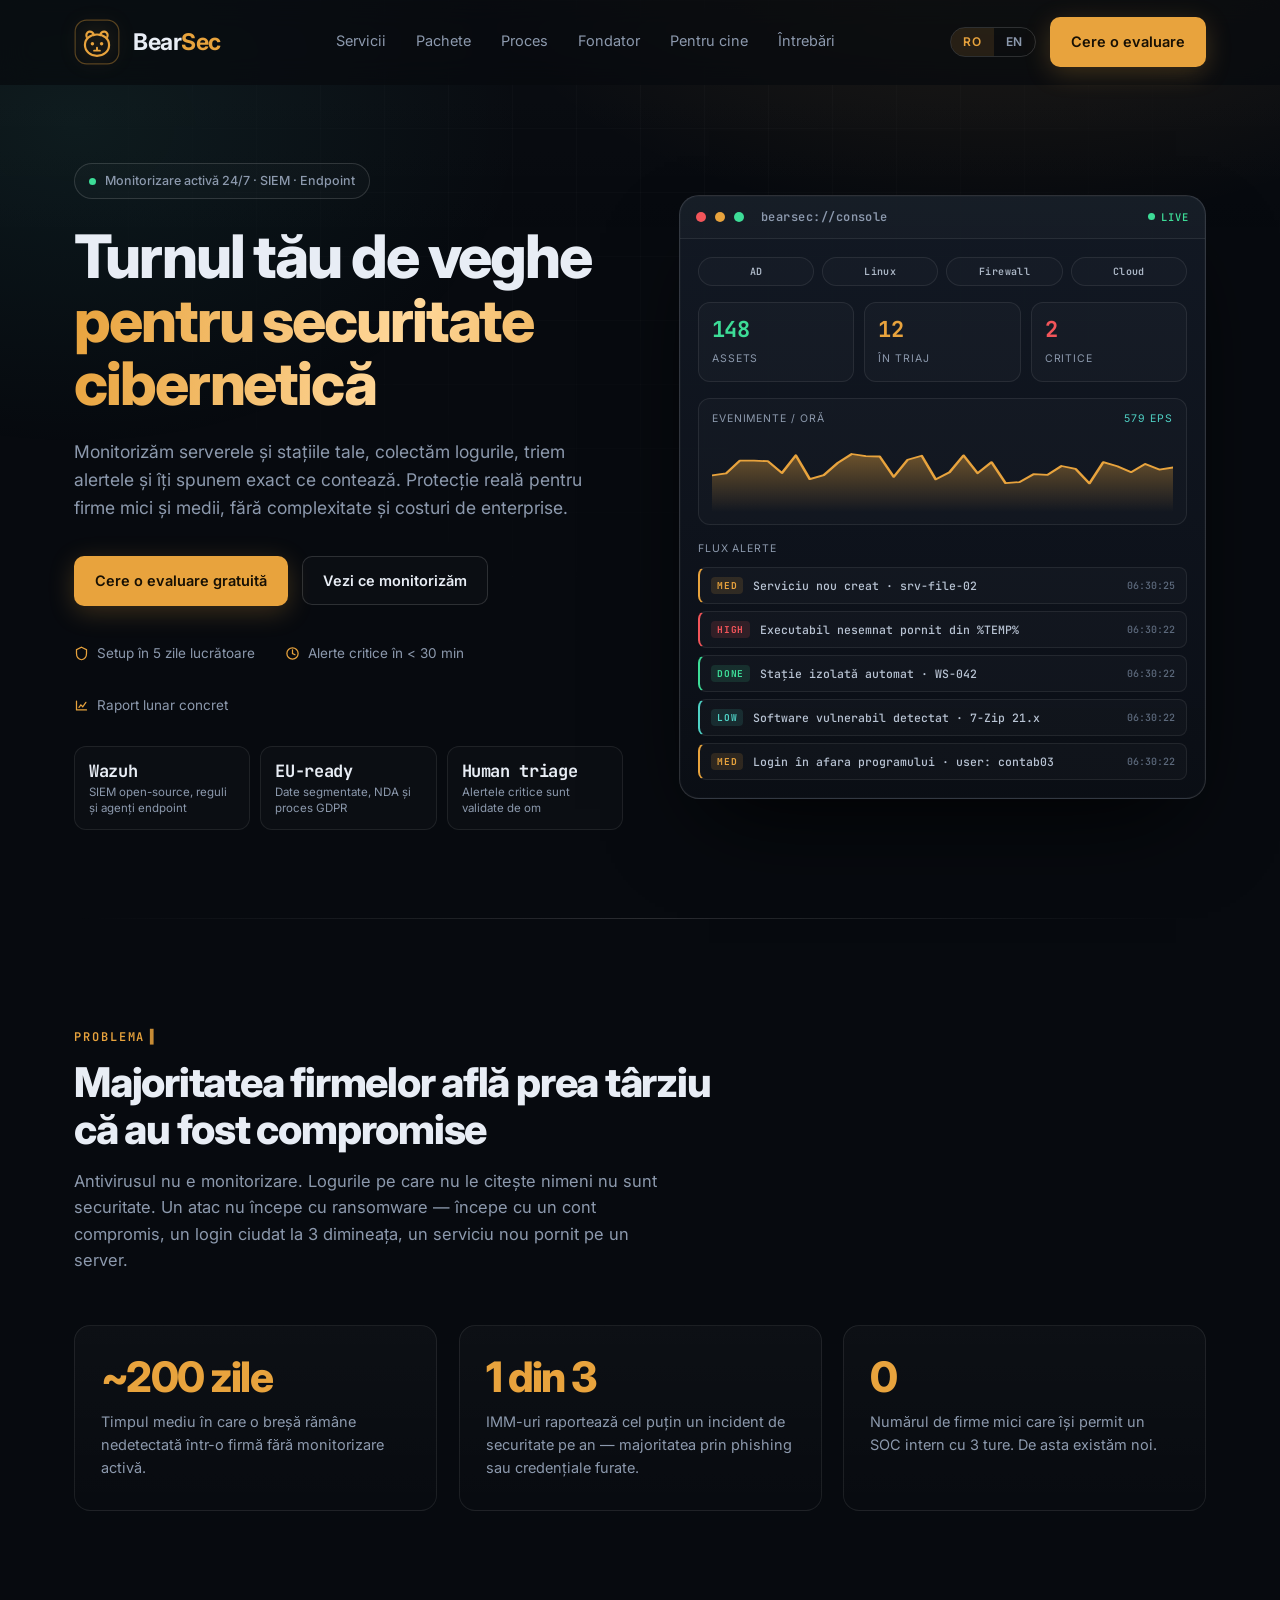
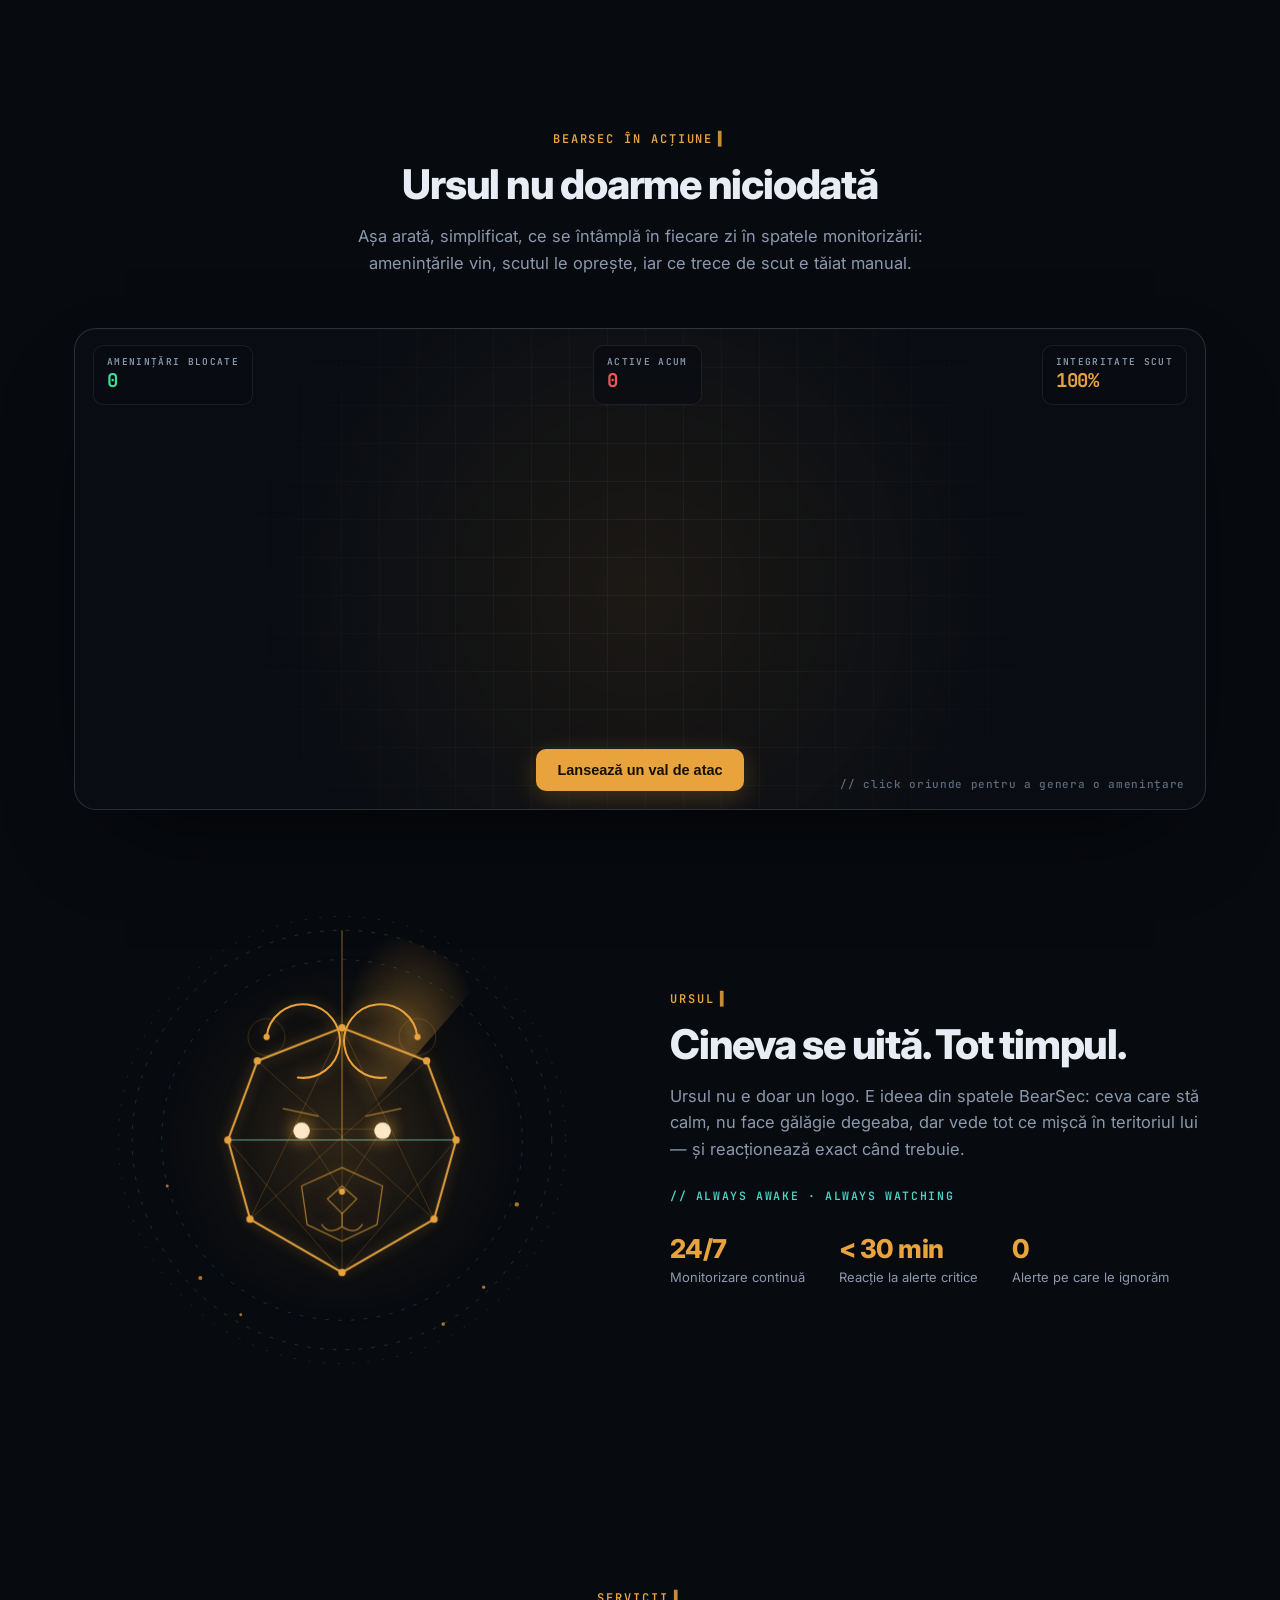
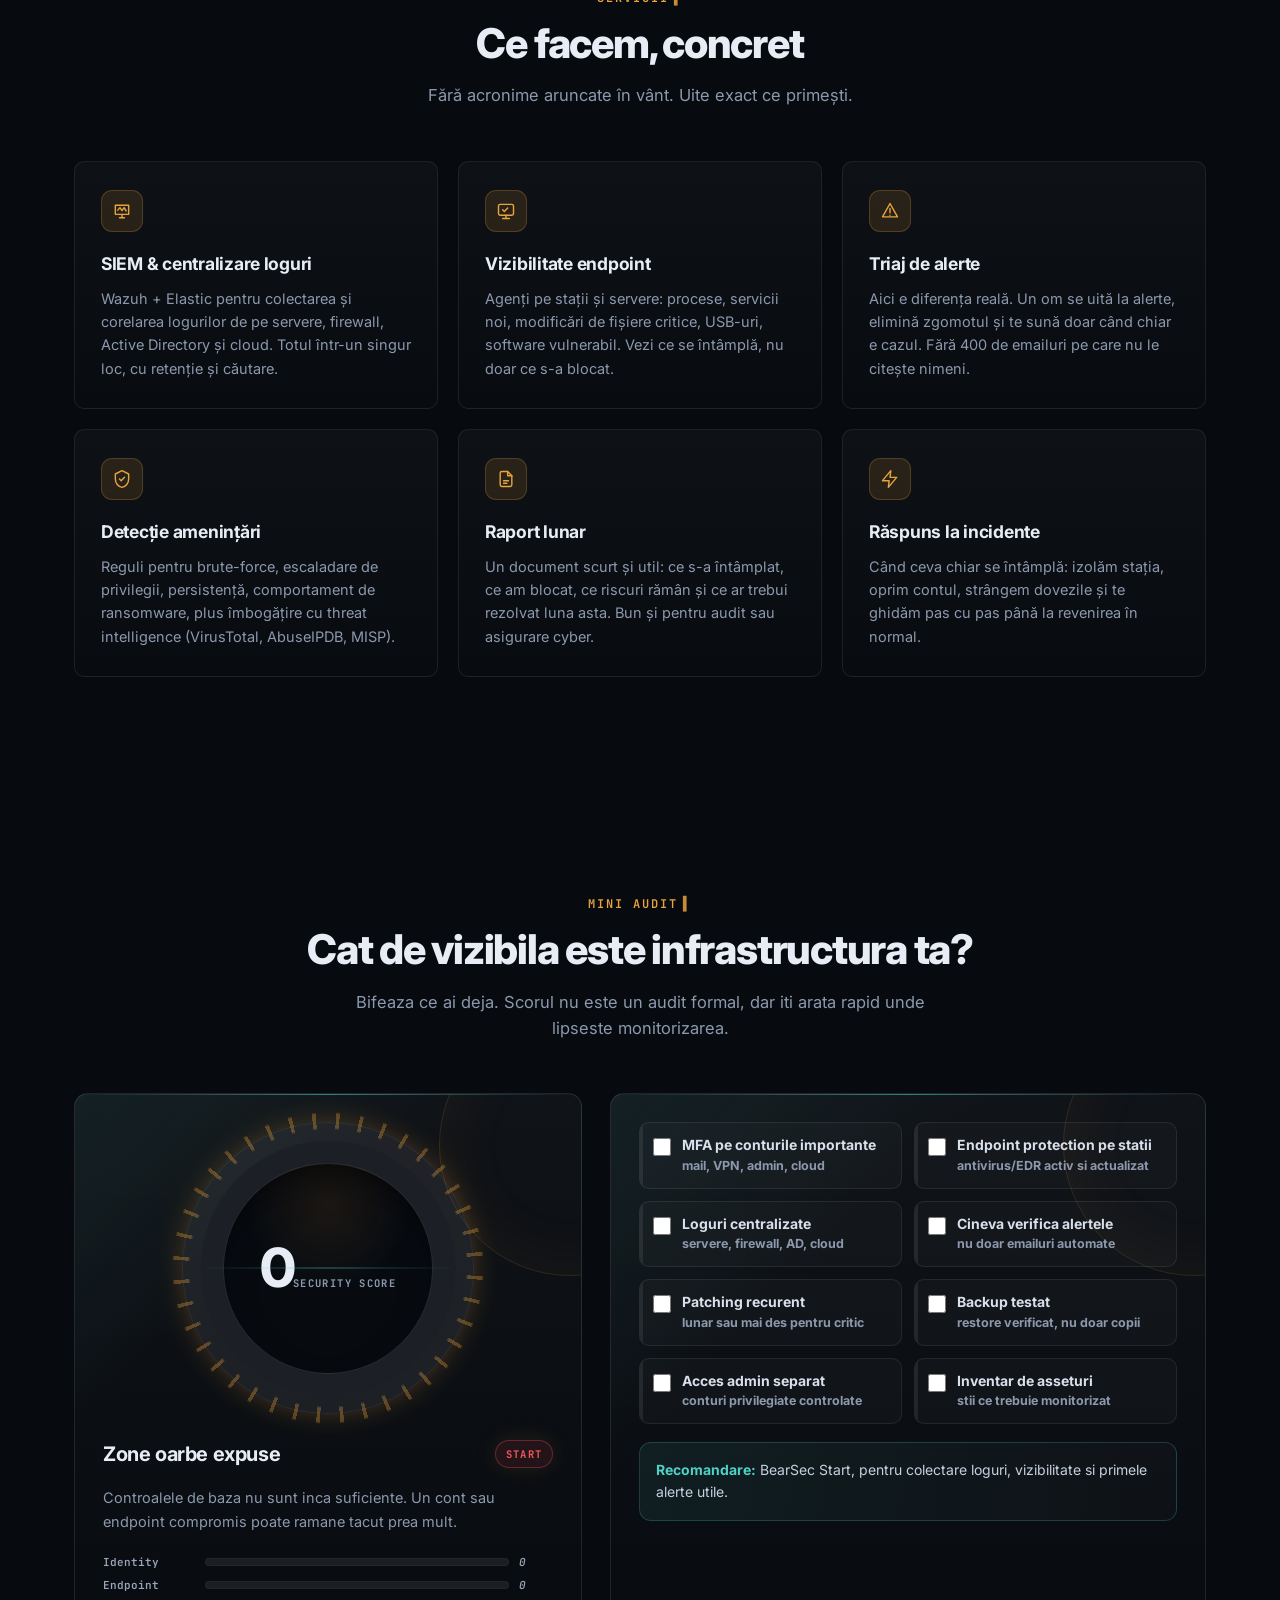
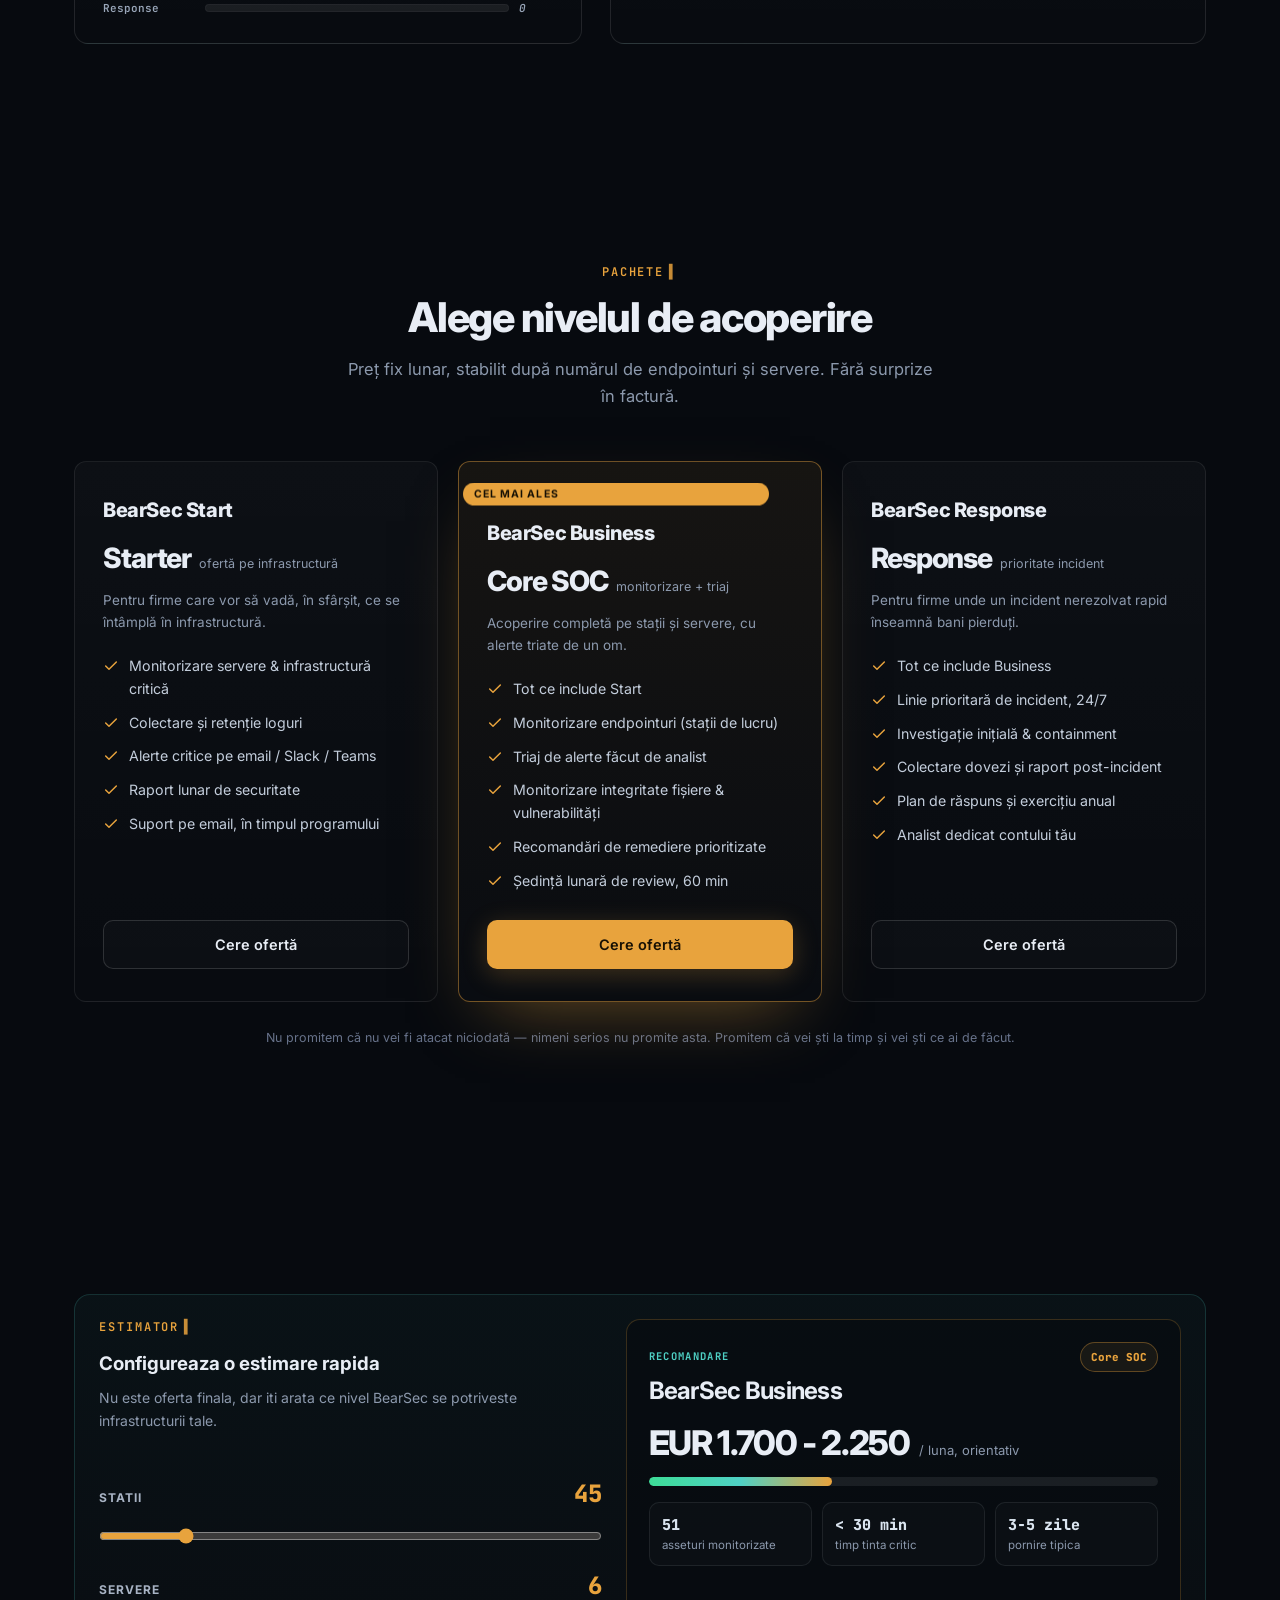
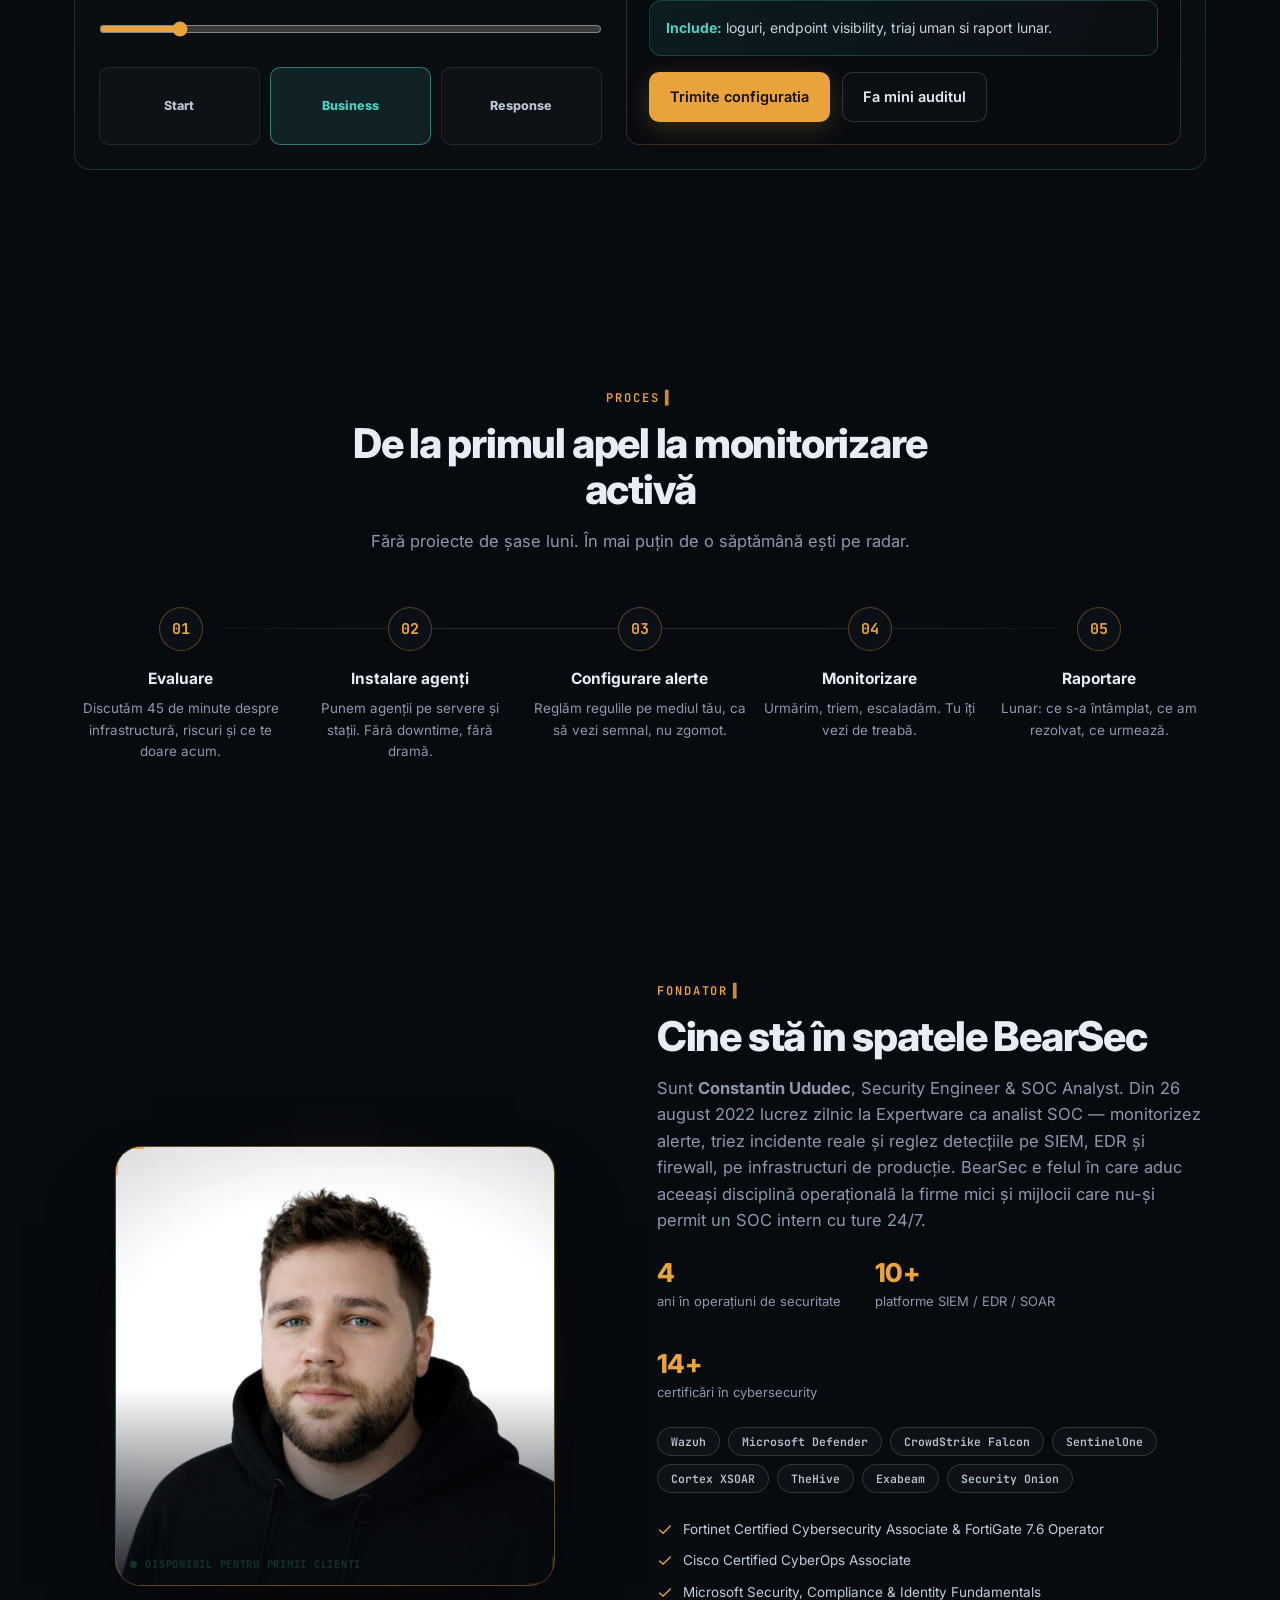
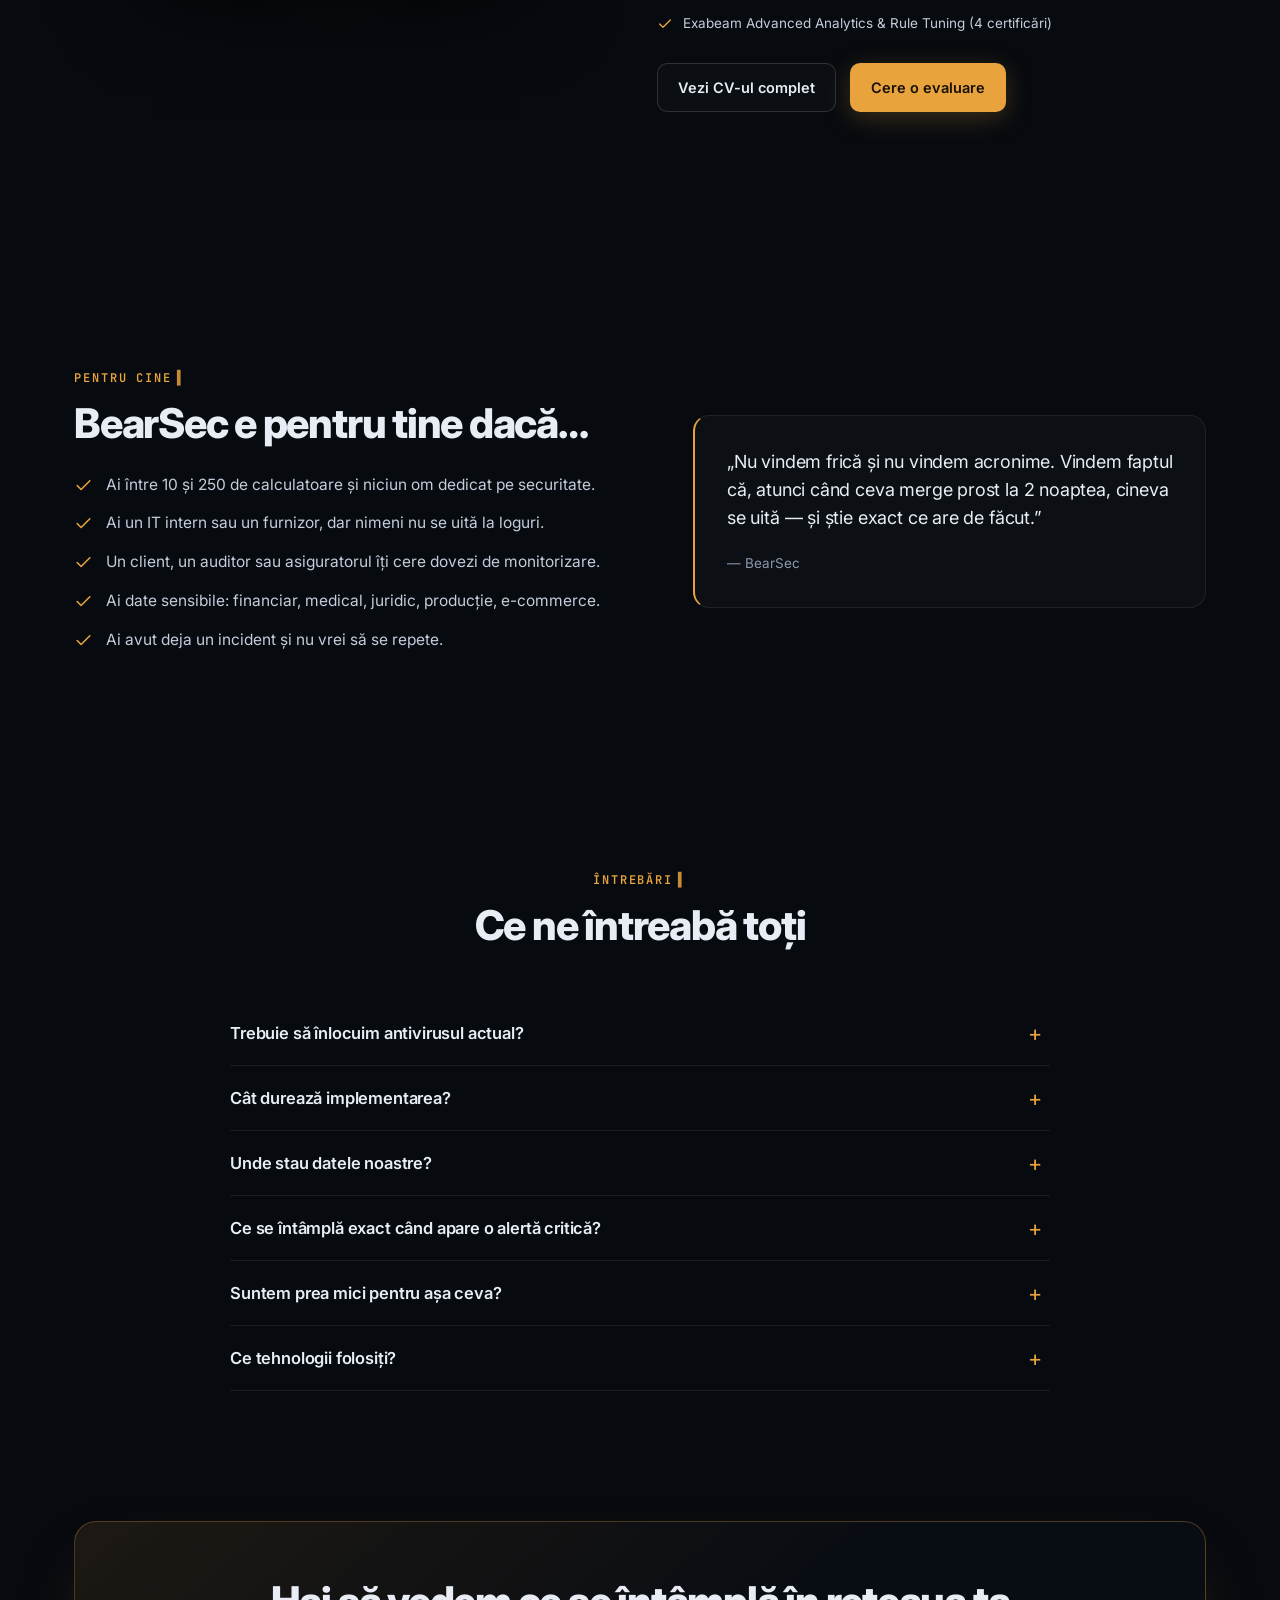
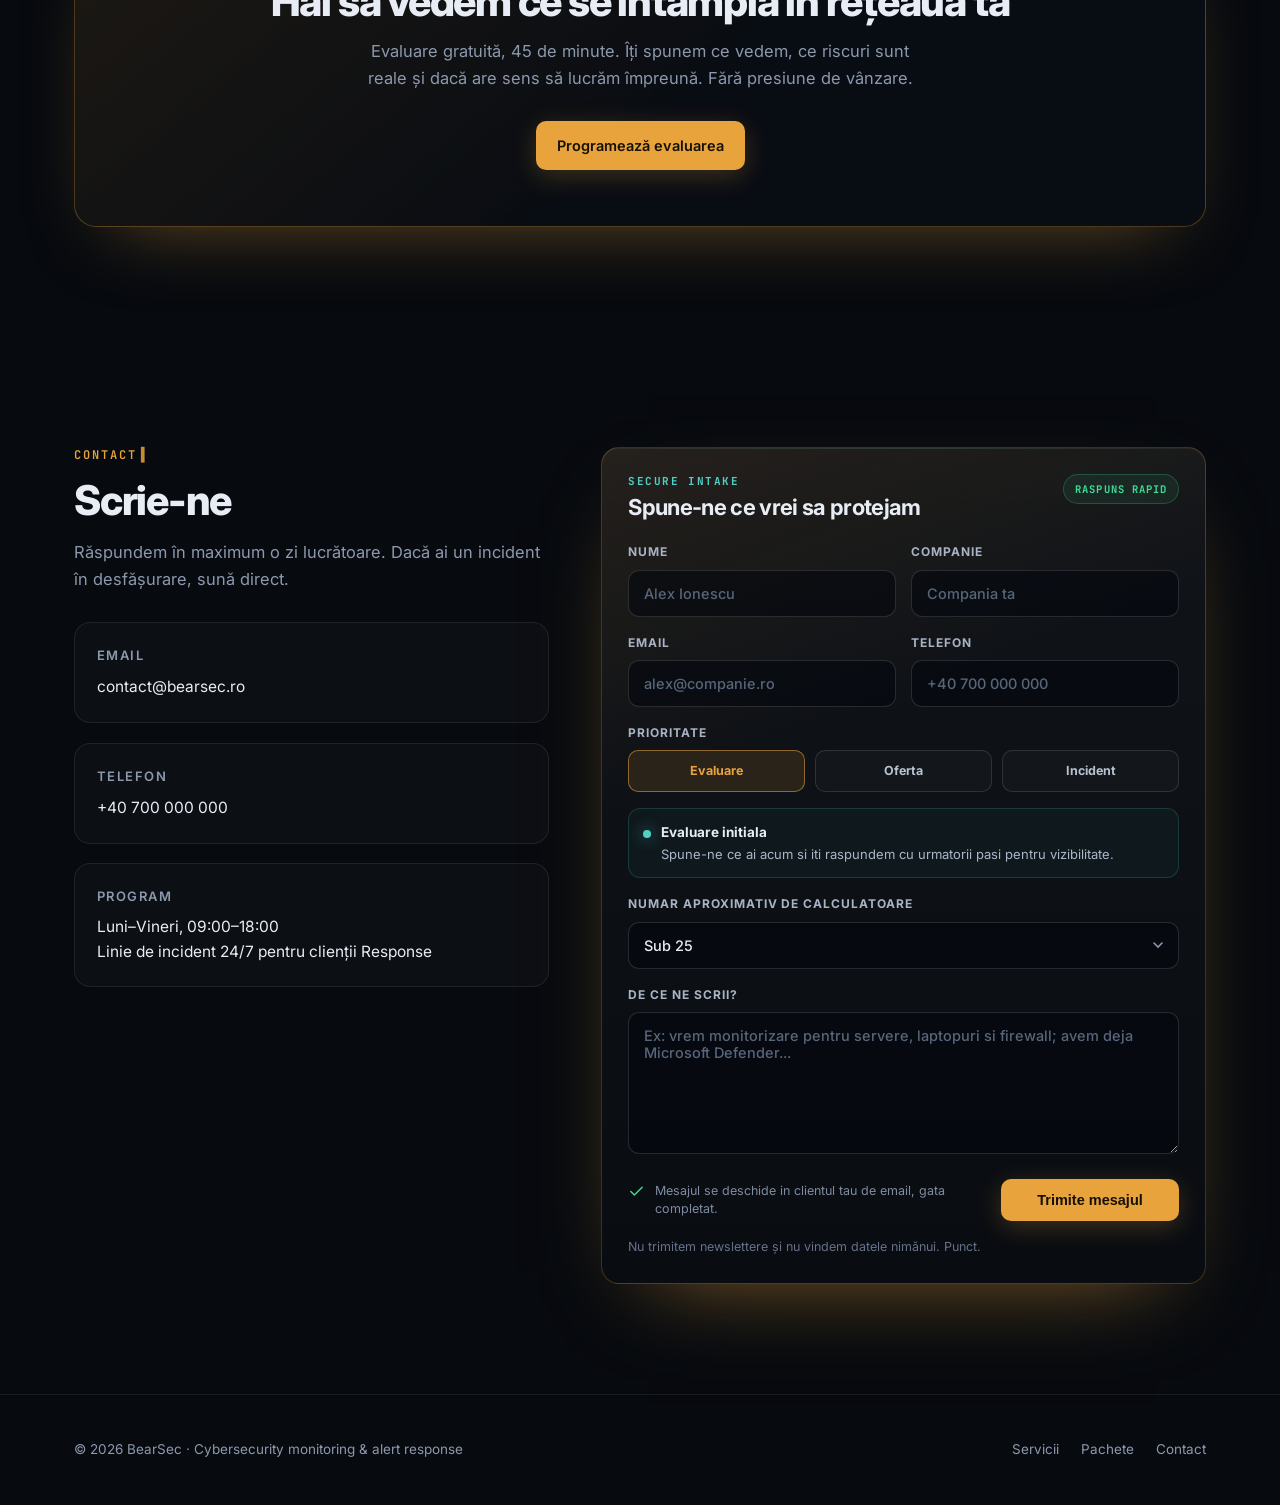
==== index.html @ a536fc88 "Rename main page to index.html for GitHub Pages root serving Co-Authored-By: Claude Sonnet 5 <norepl" ====
<!DOCTYPE html>
<html lang="ro">
<head>
<meta charset="UTF-8" />
<meta name="viewport" content="width=device-width, initial-scale=1" />
<title>BearSec — Monitorizare de securitate 24/7</title>
<meta name="description" content="BearSec — monitorizare de securitate, SIEM, vizibilitate endpoint si raspuns la incidente pentru firme mici si medii. Fara costuri enterprise." />
<link rel="preconnect" href="https://fonts.googleapis.com" />
<link rel="preconnect" href="https://fonts.gstatic.com" crossorigin />
<link href="https://fonts.googleapis.com/css2?family=Inter:wght@400;500;600;700;800&family=JetBrains+Mono:wght@400;500;600;700&display=swap" rel="stylesheet" />
<link rel="icon" href="data:image/svg+xml,<svg xmlns='http://www.w3.org/2000/svg' viewBox='0 0 32 32'><rect width='32' height='32' rx='8' fill='%230b0f16'/><path d='M8 12a3 3 0 116 0M18 12a3 3 0 116 0M7 18c0-5 4-8 9-8s9 3 9 8-4 8-9 8-9-3-9-8z' fill='none' stroke='%23e8a33d' stroke-width='2'/></svg>" />
<link rel="stylesheet" href="css/style.css" />
</head>
<body>
<div class="grid-bg"></div>

<header id="hdr">
  <div class="wrap nav">
    <a href="#top" class="brand">
      <svg viewBox="0 0 40 40" fill="none" aria-hidden="true">
        <rect x="1" y="1" width="38" height="38" rx="10" stroke="rgba(232,163,61,.35)"/>
        <path d="M11 15.5a3.2 3.2 0 116.1-1.4M22.9 14.1a3.2 3.2 0 116.1 1.4" stroke="#e8a33d" stroke-width="1.9" stroke-linecap="round"/>
        <path d="M9.5 22.5c0-5.6 4.7-9 10.5-9s10.5 3.4 10.5 9-4.7 9.5-10.5 9.5S9.5 28.1 9.5 22.5z" stroke="#e8a33d" stroke-width="1.9"/>
        <circle cx="16" cy="21.5" r="1.5" fill="#e8a33d"/>
        <circle cx="24" cy="21.5" r="1.5" fill="#e8a33d"/>
        <path d="M20 25v2.5M17.5 27.5h5" stroke="#e8a33d" stroke-width="1.7" stroke-linecap="round"/>
      </svg>
      <span>Bear<i>Sec</i></span>
    </a>
    <nav class="nav-links" id="navlinks">
      <a href="#servicii" data-i18n="nav.services">Servicii</a>
      <a href="#pachete" data-i18n="nav.packages">Pachete</a>
      <a href="#proces" data-i18n="nav.process">Proces</a>
      <a href="#fondator" data-i18n="nav.founder">Fondator</a>
      <a href="#pentru-cine" data-i18n="nav.who">Pentru cine</a>
      <a href="#faq" data-i18n="nav.faq">Întrebări</a>
    </nav>
    <div class="nav-right">
      <div class="lang">
        <button data-lang="ro" class="on">RO</button>
        <button data-lang="en">EN</button>
      </div>
      <a href="#contact" class="btn btn-primary" data-i18n="nav.cta">Cere o evaluare</a>
      <button class="burger" id="burger" aria-label="Meniu"><span></span><span></span><span></span></button>
    </div>
  </div>
</header>

<main id="top">

<section class="hero">
  <div class="wrap hero-grid">
    <div>
      <div class="pill"><span class="dot"></span><span data-i18n="hero.pill">Monitorizare activă 24/7 · SIEM · Endpoint</span></div>
      <h1><span data-i18n="hero.h1a">Turnul tău de veghe</span><br><em data-i18n="hero.h1b">pentru securitate cibernetică</em></h1>
      <p class="lead" data-i18n="hero.lead">Monitorizăm serverele și stațiile tale, colectăm logurile, triem alertele și îți spunem exact ce contează. Protecție reală pentru firme mici și medii, fără complexitate și costuri de enterprise.</p>
      <div class="cta-row">
        <a href="#contact" class="btn btn-primary" data-i18n="hero.cta1">Cere o evaluare gratuită</a>
        <a href="#servicii" class="btn btn-ghost" data-i18n="hero.cta2">Vezi ce monitorizăm</a>
      </div>
      <div class="hero-meta">
        <div><svg viewBox="0 0 24 24" fill="none" stroke-width="2" stroke-linecap="round"><path d="M12 2l8 4v6c0 5-3.4 9.2-8 10-4.6-.8-8-5-8-10V6l8-4z"/></svg><span data-i18n="hero.m1">Setup în 5 zile lucrătoare</span></div>
        <div><svg viewBox="0 0 24 24" fill="none" stroke-width="2" stroke-linecap="round"><path d="M12 6v6l4 2"/><circle cx="12" cy="12" r="9"/></svg><span data-i18n="hero.m2">Alerte critice în &lt; 30 min</span></div>
        <div><svg viewBox="0 0 24 24" fill="none" stroke-width="2" stroke-linecap="round"><path d="M4 19V5m0 14h16M8 15l3-4 3 3 5-7"/></svg><span data-i18n="hero.m3">Raport lunar concret</span></div>
      </div>
      <div class="trust-strip">
        <div class="trust-item"><b>Wazuh</b><span data-i18n="trust.t1">SIEM open-source, reguli și agenți endpoint</span></div>
        <div class="trust-item"><b>EU-ready</b><span data-i18n="trust.t2">Date segmentate, NDA și proces GDPR</span></div>
        <div class="trust-item"><b>Human triage</b><span data-i18n="trust.t3">Alertele critice sunt validate de om</span></div>
      </div>
    </div>

    <div class="dash">
      <div class="dash-top">
        <span class="tl" style="background:#f2555a"></span>
        <span class="tl" style="background:#e8a33d"></span>
        <span class="tl" style="background:#3ddc97"></span>
        <span class="dash-title">bearsec://console</span>
        <span class="live"><span class="dot"></span>LIVE</span>
      </div>
      <div class="dash-body">
        <div class="coverage">
          <span>AD</span><span>Linux</span><span>Firewall</span><span>Cloud</span>
        </div>
        <div class="stats">
          <div class="stat ok"><b data-count="148">0</b><small data-i18n="dash.assets">Assets</small></div>
          <div class="stat warn"><b data-count="12">0</b><small data-i18n="dash.triage">În triaj</small></div>
          <div class="stat crit"><b data-count="2">0</b><small data-i18n="dash.critical">Critice</small></div>
        </div>
        <div class="chart">
          <div class="chart-h"><span data-i18n="dash.events">Evenimente / oră</span><span style="color:var(--cyan)" id="evtNow">— eps</span></div>
          <svg viewBox="0 0 300 76" preserveAspectRatio="none">
            <defs>
              <linearGradient id="g1" x1="0" y1="0" x2="0" y2="1">
                <stop offset="0%" stop-color="rgba(232,163,61,.42)"/>
                <stop offset="100%" stop-color="rgba(232,163,61,0)"/>
              </linearGradient>
            </defs>
            <path id="area" fill="url(#g1)" d=""/>
            <path id="line" fill="none" stroke="#e8a33d" stroke-width="1.8" stroke-linejoin="round" stroke-linecap="round" d=""/>
          </svg>
        </div>
        <div class="feed-h" data-i18n="dash.feed">Flux alerte</div>
        <ul class="feed" id="feed"></ul>
      </div>
    </div>
  </div>
</section>

<div class="wrap"><div class="divider"></div></div>

<section id="problema">
  <div class="wrap">
    <div class="sec-head reveal" style="max-width:640px">
      <div class="eyebrow" data-i18n="prob.eyebrow">Problema</div>
      <h2 data-i18n="prob.h2">Majoritatea firmelor află prea târziu că au fost compromise</h2>
      <p class="sec-lead" data-i18n="prob.lead">Antivirusul nu e monitorizare. Logurile pe care nu le citește nimeni nu sunt securitate. Un atac nu începe cu ransomware — începe cu un cont compromis, un login ciudat la 3 dimineața, un serviciu nou pornit pe un server.</p>
    </div>
    <div class="prob">
      <div class="prob-card reveal"><div class="num" data-i18n="prob.n1">~200 zile</div><p data-i18n="prob.p1">Timpul mediu în care o breșă rămâne nedetectată într-o firmă fără monitorizare activă.</p></div>
      <div class="prob-card reveal"><div class="num" data-i18n="prob.n2">1 din 3</div><p data-i18n="prob.p2">IMM-uri raportează cel puțin un incident de securitate pe an — majoritatea prin phishing sau credențiale furate.</p></div>
      <div class="prob-card reveal"><div class="num" data-i18n="prob.n3">0</div><p data-i18n="prob.p3">Numărul de firme mici care își permit un SOC intern cu 3 ture. De asta existăm noi.</p></div>
    </div>
  </div>
</section>

<!-- BATTLE -->
<section id="actiune" style="padding-bottom:60px">
  <div class="wrap">
    <div class="sec-head center reveal" style="max-width:660px">
      <div class="eyebrow" data-i18n="bat.eyebrow">BearSec în acțiune</div>
      <h2 data-i18n="bat.h2">Ursul nu doarme niciodată</h2>
      <p class="sec-lead" data-i18n="bat.lead">Așa arată, simplificat, ce se întâmplă în fiecare zi în spatele monitorizării: amenințările vin, scutul le oprește, iar ce trece de scut e tăiat manual.</p>
    </div>
    <div class="battle-wrap reveal">
      <div class="hud">
        <div class="hud-box g"><small data-i18n="bat.blocked">Amenințări blocate</small><b id="hudBlocked">0</b></div>
        <div class="hud-box r"><small data-i18n="bat.active">Active acum</small><b id="hudActive">0</b></div>
        <div class="hud-box a"><small data-i18n="bat.shield">Integritate scut</small><b id="hudShield">100%</b></div>
      </div>
      <canvas id="battle"></canvas>
      <div class="battle-actions">
        <button class="btn btn-primary" id="waveBtn" data-i18n="bat.btn">Lansează un val de atac</button>
      </div>
      <div class="battle-hint" data-i18n="bat.hint">// click oriunde pentru a genera o amenințare</div>
    </div>
  </div>
</section>

<!-- GUARDIAN / BEAR -->
<section id="guardian" style="padding-top:40px">
  <div class="wrap guardian">
    <div class="bear-stage reveal">
      <div class="bear-glow"></div>
      <svg class="bear" viewBox="0 0 500 500" fill="none" aria-hidden="true">
        <defs>
          <radialGradient id="sweepG" cx="50%" cy="50%" r="50%">
            <stop offset="0%" stop-color="rgba(232,163,61,.35)"/>
            <stop offset="100%" stop-color="rgba(232,163,61,0)"/>
          </radialGradient>
          <clipPath id="headClip">
            <path d="M250 128 L342 164 L374 250 L350 336 L250 394 L150 336 L126 250 L158 164 Z"/>
          </clipPath>
        </defs>

        <!-- orbits -->
        <circle class="ring r1" cx="250" cy="250" r="228"/>
        <circle class="ring r2" cx="250" cy="250" r="196"/>
        <circle class="ring r3" cx="250" cy="250" r="243"/>

        <!-- radar sweep -->
        <g class="sweep">
          <path d="M250 250 L250 22 A228 228 0 0 1 400 78 Z" fill="url(#sweepG)"/>
          <line x1="250" y1="250" x2="250" y2="22" stroke="rgba(232,163,61,.5)" stroke-width="1.2"/>
        </g>

        <!-- ears -->
        <path class="bear-line" d="M168 138 a40 40 0 1 1 34 44"/>
        <path class="bear-line" d="M332 138 a40 40 0 1 0 -34 44"/>
        <circle class="mesh" cx="168" cy="138" r="20"/>
        <circle class="mesh" cx="332" cy="138" r="20"/>

        <!-- head -->
        <path class="bear-line" d="M250 128 L342 164 L374 250 L350 336 L250 394 L150 336 L126 250 L158 164 Z"/>

        <!-- internal mesh -->
        <g clip-path="url(#headClip)">
          <g class="mesh">
            <path d="M250 128 L250 394 M126 250 L374 250 M158 164 L350 336 M342 164 L150 336"/>
            <path d="M250 128 L150 336 M250 128 L350 336 M126 250 L250 394 M374 250 L250 394"/>
            <path d="M206 238 L294 238 M206 238 L250 306 M294 238 L250 306"/>
          </g>
          <line class="scanline" x1="120" y1="250" x2="380" y2="250"/>
        </g>

        <!-- snout -->
        <path class="bear-line thin" d="M250 280 L294 300 L288 342 L250 360 L212 342 L206 300 Z"/>
        <path class="bear-line thin" d="M250 300 L266 314 L250 330 L234 314 Z"/>
        <path class="bear-line thin" d="M250 330 L250 344 M250 344 q-14 10 -22 -2 M250 344 q14 10 22 -2"/>

        <!-- brows -->
        <path class="bear-line thin" d="M186 216 L224 224 M314 216 L276 224"/>

        <!-- eyes -->
        <circle class="eye" cx="206" cy="240" r="9"/>
        <circle class="eye" cx="294" cy="240" r="9"/>

        <!-- nodes -->
        <g>
          <circle class="node" cx="250" cy="128" r="4" style="animation-delay:2.5s,3.0s"/>
          <circle class="node" cx="342" cy="164" r="4" style="animation-delay:2.6s,3.2s"/>
          <circle class="node" cx="374" cy="250" r="4" style="animation-delay:2.7s,3.4s"/>
          <circle class="node" cx="350" cy="336" r="4" style="animation-delay:2.8s,3.6s"/>
          <circle class="node" cx="250" cy="394" r="4" style="animation-delay:2.9s,3.8s"/>
          <circle class="node" cx="150" cy="336" r="4" style="animation-delay:3.0s,4.0s"/>
          <circle class="node" cx="126" cy="250" r="4" style="animation-delay:3.1s,4.2s"/>
          <circle class="node" cx="158" cy="164" r="4" style="animation-delay:3.2s,4.4s"/>
          <circle class="node" cx="168" cy="138" r="3.4" style="animation-delay:3.3s,4.6s"/>
          <circle class="node" cx="332" cy="138" r="3.4" style="animation-delay:3.4s,4.8s"/>
          <circle class="node" cx="250" cy="306" r="3.4" style="animation-delay:3.5s,5.0s"/>
        </g>

        <!-- floating particles -->
        <g>
          <circle class="particle" cx="96" cy="400" r="2.2" style="animation-delay:0s"/>
          <circle class="particle" cx="404" cy="410" r="1.8" style="animation-delay:1.4s"/>
          <circle class="particle" cx="60" cy="300" r="1.6" style="animation-delay:2.6s"/>
          <circle class="particle" cx="440" cy="320" r="2.4" style="animation-delay:3.8s"/>
          <circle class="particle" cx="140" cy="440" r="1.6" style="animation-delay:5.1s"/>
          <circle class="particle" cx="360" cy="450" r="2" style="animation-delay:6.2s"/>
        </g>
      </svg>
    </div>
    <div class="reveal">
      <div class="eyebrow" data-i18n="grd.eyebrow">Ursul</div>
      <h2 data-i18n="grd.h2">Cineva se uită. Tot timpul.</h2>
      <p class="sec-lead" data-i18n="grd.lead">Ursul nu e doar un logo. E ideea din spatele BearSec: ceva care stă calm, nu face gălăgie degeaba, dar vede tot ce mișcă în teritoriul lui — și reacționează exact când trebuie.</p>
      <div class="tagline-mono" data-i18n="grd.mono">// always awake · always watching</div>
      <div class="g-stats">
        <div><b data-i18n="grd.b1">24/7</b><span data-i18n="grd.s1">Monitorizare continuă</span></div>
        <div><b data-i18n="grd.b2">&lt; 30 min</b><span data-i18n="grd.s2">Reacție la alerte critice</span></div>
        <div><b data-i18n="grd.b3">0</b><span data-i18n="grd.s3">Alerte pe care le ignorăm</span></div>
      </div>
    </div>
  </div>
</section>

<section id="servicii">
  <div class="wrap">
    <div class="sec-head center reveal" style="max-width:680px">
      <div class="eyebrow" data-i18n="svc.eyebrow">Servicii</div>
      <h2 data-i18n="svc.h2">Ce facem, concret</h2>
      <p class="sec-lead" data-i18n="svc.lead">Fără acronime aruncate în vânt. Uite exact ce primești.</p>
    </div>
    <div class="svc">
      <div class="card reveal">
        <div class="ic"><svg viewBox="0 0 24 24"><path d="M4 5h16v11H4z"/><path d="M9 20h6M12 16v4"/><path d="M7 11l2.5-3 2.5 3.5L14.5 8 17 12"/></svg></div>
        <h3 data-i18n="svc.t1">SIEM & centralizare loguri</h3>
        <p data-i18n="svc.d1">Wazuh + Elastic pentru colectarea și corelarea logurilor de pe servere, firewall, Active Directory și cloud. Totul într-un singur loc, cu retenție și căutare.</p>
      </div>
      <div class="card reveal">
        <div class="ic"><svg viewBox="0 0 24 24"><rect x="3" y="4" width="18" height="13" rx="2"/><path d="M8 21h8M12 17v4M8 10.5l2 2 4-4"/></svg></div>
        <h3 data-i18n="svc.t2">Vizibilitate endpoint</h3>
        <p data-i18n="svc.d2">Agenți pe stații și servere: procese, servicii noi, modificări de fișiere critice, USB-uri, software vulnerabil. Vezi ce se întâmplă, nu doar ce s-a blocat.</p>
      </div>
      <div class="card reveal">
        <div class="ic"><svg viewBox="0 0 24 24"><path d="M12 3l9 16H3l9-16z"/><path d="M12 9v5M12 17h.01"/></svg></div>
        <h3 data-i18n="svc.t3">Triaj de alerte</h3>
        <p data-i18n="svc.d3">Aici e diferența reală. Un om se uită la alerte, elimină zgomotul și te sună doar când chiar e cazul. Fără 400 de emailuri pe care nu le citește nimeni.</p>
      </div>
      <div class="card reveal">
        <div class="ic"><svg viewBox="0 0 24 24"><path d="M12 2l8 4v6c0 5-3.4 9.2-8 10-4.6-.8-8-5-8-10V6l8-4z"/><path d="M9 12l2 2 4-4"/></svg></div>
        <h3 data-i18n="svc.t4">Detecție amenințări</h3>
        <p data-i18n="svc.d4">Reguli pentru brute-force, escaladare de privilegii, persistență, comportament de ransomware, plus îmbogățire cu threat intelligence (VirusTotal, AbuseIPDB, MISP).</p>
      </div>
      <div class="card reveal">
        <div class="ic"><svg viewBox="0 0 24 24"><path d="M14 3H7a2 2 0 00-2 2v14a2 2 0 002 2h10a2 2 0 002-2V8l-5-5z"/><path d="M14 3v5h5M9 14h6M9 17h4"/></svg></div>
        <h3 data-i18n="svc.t5">Raport lunar</h3>
        <p data-i18n="svc.d5">Un document scurt și util: ce s-a întâmplat, ce am blocat, ce riscuri rămân și ce ar trebui rezolvat luna asta. Bun și pentru audit sau asigurare cyber.</p>
      </div>
      <div class="card reveal">
        <div class="ic"><svg viewBox="0 0 24 24"><path d="M13 2L3 14h8l-1 8 10-12h-8l1-8z"/></svg></div>
        <h3 data-i18n="svc.t6">Răspuns la incidente</h3>
        <p data-i18n="svc.d6">Când ceva chiar se întâmplă: izolăm stația, oprim contul, strângem dovezile și te ghidăm pas cu pas până la revenirea în normal.</p>
      </div>
    </div>
  </div>
</section>

<section id="risk-score">
  <div class="wrap">
    <div class="sec-head center reveal" style="max-width:680px">
      <div class="eyebrow" data-i18n="risk.eyebrow">Mini audit</div>
      <h2 data-i18n="risk.h2">Cat de vizibila este infrastructura ta?</h2>
      <p class="sec-lead" data-i18n="risk.lead">Bifeaza ce ai deja. Scorul nu este un audit formal, dar iti arata rapid unde lipseste monitorizarea.</p>
    </div>
    <div class="risk-lab reveal">
      <div class="score-panel">
        <div class="score-ring low" id="scoreRing" style="--score-pct:0%">
          <div class="score-core"><div><b id="riskScore">0</b><span data-i18n="risk.score">Security score</span></div></div>
        </div>
        <div class="score-status">
          <b id="riskTitle" data-i18n="risk.title.mid">Vizibilitate partiala</b>
          <span class="score-badge" id="riskBadge">Core SOC</span>
        </div>
        <p id="riskText" data-i18n="risk.text.mid">Ai cateva controale bune, dar atacurile mai discrete pot ramane in loguri fara sa fie vazute la timp.</p>
        <div class="score-bars">
          <div class="score-bar"><span>Identity</span><i><span id="barId" style="--w:0%"></span></i><em id="barIdTxt">0</em></div>
          <div class="score-bar"><span>Endpoint</span><i><span id="barEp" style="--w:0%"></span></i><em id="barEpTxt">0</em></div>
          <div class="score-bar"><span>Response</span><i><span id="barRs" style="--w:0%"></span></i><em id="barRsTxt">0</em></div>
        </div>
      </div>
      <div class="check-panel">
        <div class="check-grid" id="riskChecks">
          <label class="risk-check"><input type="checkbox" data-score="12" data-area="id"><span data-i18n="risk.c1">MFA pe conturile importante<small>mail, VPN, admin, cloud</small></span></label>
          <label class="risk-check"><input type="checkbox" data-score="10" data-area="ep"><span data-i18n="risk.c2">Endpoint protection pe statii<small>antivirus/EDR activ si actualizat</small></span></label>
          <label class="risk-check"><input type="checkbox" data-score="14" data-area="rs"><span data-i18n="risk.c3">Loguri centralizate<small>servere, firewall, AD, cloud</small></span></label>
          <label class="risk-check"><input type="checkbox" data-score="12" data-area="rs"><span data-i18n="risk.c4">Cineva verifica alertele<small>nu doar emailuri automate</small></span></label>
          <label class="risk-check"><input type="checkbox" data-score="10" data-area="ep"><span data-i18n="risk.c5">Patching recurent<small>lunar sau mai des pentru critic</small></span></label>
          <label class="risk-check"><input type="checkbox" data-score="10" data-area="rs"><span data-i18n="risk.c6">Backup testat<small>restore verificat, nu doar copii</small></span></label>
          <label class="risk-check"><input type="checkbox" data-score="8" data-area="id"><span data-i18n="risk.c7">Acces admin separat<small>conturi privilegiate controlate</small></span></label>
          <label class="risk-check"><input type="checkbox" data-score="8" data-area="ep"><span data-i18n="risk.c8">Inventar de asseturi<small>stii ce trebuie monitorizat</small></span></label>
        </div>
        <div class="risk-result" id="riskResult" data-i18n="risk.result.mid"><b>Recomandare:</b> BearSec Business, cu triaj uman si reguli ajustate pe mediul tau.</div>
      </div>
    </div>
  </div>
</section>

<section id="pachete">
  <div class="wrap">
    <div class="sec-head center reveal" style="max-width:640px">
      <div class="eyebrow" data-i18n="pkg.eyebrow">Pachete</div>
      <h2 data-i18n="pkg.h2">Alege nivelul de acoperire</h2>
      <p class="sec-lead" data-i18n="pkg.lead">Preț fix lunar, stabilit după numărul de endpointuri și servere. Fără surprize în factură.</p>
    </div>
    <div class="pkgs">
      <div class="pkg reveal">
        <h3>BearSec Start</h3>
        <div class="pkg-price"><b>Starter</b><span data-i18n="pkg.price1">ofertă pe infrastructură</span></div>
        <p class="for" data-i18n="pkg.for1">Pentru firme care vor să vadă, în sfârșit, ce se întâmplă în infrastructură.</p>
        <ul>
          <li><svg viewBox="0 0 24 24"><path d="M4 12l5 5L20 6"/></svg><span data-i18n="pkg.s1a">Monitorizare servere & infrastructură critică</span></li>
          <li><svg viewBox="0 0 24 24"><path d="M4 12l5 5L20 6"/></svg><span data-i18n="pkg.s1b">Colectare și retenție loguri</span></li>
          <li><svg viewBox="0 0 24 24"><path d="M4 12l5 5L20 6"/></svg><span data-i18n="pkg.s1c">Alerte critice pe email / Slack / Teams</span></li>
          <li><svg viewBox="0 0 24 24"><path d="M4 12l5 5L20 6"/></svg><span data-i18n="pkg.s1d">Raport lunar de securitate</span></li>
          <li><svg viewBox="0 0 24 24"><path d="M4 12l5 5L20 6"/></svg><span data-i18n="pkg.s1e">Suport pe email, în timpul programului</span></li>
        </ul>
        <a href="#contact" class="btn btn-ghost" data-i18n="pkg.cta">Cere ofertă</a>
      </div>
      <div class="pkg featured reveal">
        <span class="pkg-tag" data-i18n="pkg.popular">Cel mai ales</span>
        <h3>BearSec Business</h3>
        <div class="pkg-price"><b>Core SOC</b><span data-i18n="pkg.price2">monitorizare + triaj</span></div>
        <p class="for" data-i18n="pkg.for2">Acoperire completă pe stații și servere, cu alerte triate de un om.</p>
        <ul>
          <li><svg viewBox="0 0 24 24"><path d="M4 12l5 5L20 6"/></svg><span data-i18n="pkg.s2a">Tot ce include Start</span></li>
          <li><svg viewBox="0 0 24 24"><path d="M4 12l5 5L20 6"/></svg><span data-i18n="pkg.s2b">Monitorizare endpointuri (stații de lucru)</span></li>
          <li><svg viewBox="0 0 24 24"><path d="M4 12l5 5L20 6"/></svg><span data-i18n="pkg.s2c">Triaj de alerte făcut de analist</span></li>
          <li><svg viewBox="0 0 24 24"><path d="M4 12l5 5L20 6"/></svg><span data-i18n="pkg.s2d">Monitorizare integritate fișiere & vulnerabilități</span></li>
          <li><svg viewBox="0 0 24 24"><path d="M4 12l5 5L20 6"/></svg><span data-i18n="pkg.s2e">Recomandări de remediere prioritizate</span></li>
          <li><svg viewBox="0 0 24 24"><path d="M4 12l5 5L20 6"/></svg><span data-i18n="pkg.s2f">Ședință lunară de review, 60 min</span></li>
        </ul>
        <a href="#contact" class="btn btn-primary" data-i18n="pkg.cta">Cere ofertă</a>
      </div>
      <div class="pkg reveal">
        <h3>BearSec Response</h3>
        <div class="pkg-price"><b>Response</b><span data-i18n="pkg.price3">prioritate incident</span></div>
        <p class="for" data-i18n="pkg.for3">Pentru firme unde un incident nerezolvat rapid înseamnă bani pierduți.</p>
        <ul>
          <li><svg viewBox="0 0 24 24"><path d="M4 12l5 5L20 6"/></svg><span data-i18n="pkg.s3a">Tot ce include Business</span></li>
          <li><svg viewBox="0 0 24 24"><path d="M4 12l5 5L20 6"/></svg><span data-i18n="pkg.s3b">Linie prioritară de incident, 24/7</span></li>
          <li><svg viewBox="0 0 24 24"><path d="M4 12l5 5L20 6"/></svg><span data-i18n="pkg.s3c">Investigație inițială & containment</span></li>
          <li><svg viewBox="0 0 24 24"><path d="M4 12l5 5L20 6"/></svg><span data-i18n="pkg.s3d">Colectare dovezi și raport post-incident</span></li>
          <li><svg viewBox="0 0 24 24"><path d="M4 12l5 5L20 6"/></svg><span data-i18n="pkg.s3e">Plan de răspuns și exercițiu anual</span></li>
          <li><svg viewBox="0 0 24 24"><path d="M4 12l5 5L20 6"/></svg><span data-i18n="pkg.s3f">Analist dedicat contului tău</span></li>
        </ul>
        <a href="#contact" class="btn btn-ghost" data-i18n="pkg.cta">Cere ofertă</a>
      </div>
    </div>
    <p class="note reveal" style="text-align:center;margin-top:26px" data-i18n="pkg.note">Nu promitem că nu vei fi atacat niciodată — nimeni serios nu promite asta. Promitem că vei ști la timp și vei ști ce ai de făcut.</p>
  </div>
</section>

<section id="quote-estimator">
  <div class="wrap">
    <div class="quote-lab reveal" id="quote-lab">
      <div class="quote-controls">
        <div>
          <div class="eyebrow" data-i18n="quote.eyebrow">Estimator</div>
          <h3 data-i18n="quote.h3">Configureaza o estimare rapida</h3>
          <p class="sec-lead" style="font-size:14px;margin-top:8px" data-i18n="quote.lead">Nu este oferta finala, dar iti arata ce nivel BearSec se potriveste infrastructurii tale.</p>
        </div>
        <div class="range-field">
          <div class="range-top"><label for="quoteEndpoints" data-i18n="quote.endpoints">Statii</label><b id="quoteEndpointsVal">45</b></div>
          <input id="quoteEndpoints" type="range" min="5" max="250" value="45" step="5">
        </div>
        <div class="range-field">
          <div class="range-top"><label for="quoteServers" data-i18n="quote.servers">Servere</label><b id="quoteServersVal">6</b></div>
          <input id="quoteServers" type="range" min="0" max="40" value="6" step="1">
        </div>
        <div class="quote-modes" id="quoteModes">
          <label><input type="radio" name="quoteMode" value="start"><span>Start</span></label>
          <label><input type="radio" name="quoteMode" value="business" checked><span>Business</span></label>
          <label><input type="radio" name="quoteMode" value="response"><span>Response</span></label>
        </div>
      </div>
      <div class="quote-output">
        <div class="quote-output-top">
          <div><small data-i18n="quote.reco">Recomandare</small><h3 id="quotePlan">BearSec Business</h3></div>
          <span class="quote-pill" id="quoteCoverage">Core SOC</span>
        </div>
        <div class="quote-price"><b id="quotePrice">EUR 1.650 - 2.200</b><span data-i18n="quote.month">/ luna, orientativ</span></div>
        <div class="quote-meter" style="--quote-w:48%"><span id="quoteMeter"></span></div>
        <div class="quote-next">
          <div><b id="quoteAssets">51</b><span data-i18n="quote.assets">asseturi monitorizate</span></div>
          <div><b id="quoteSla">&lt; 30 min</b><span data-i18n="quote.sla">timp tinta critic</span></div>
          <div><b id="quoteSetup">3-5 zile</b><span data-i18n="quote.setup">pornire tipica</span></div>
        </div>
        <div class="risk-result" id="quoteAdvice"><b>Include:</b> loguri, endpoint visibility, triaj uman si raport lunar.</div>
        <div class="quote-actions">
          <a href="#contact" class="btn btn-primary" id="quoteToForm" data-i18n="quote.cta">Trimite configuratia</a>
          <a href="#risk-score" class="btn btn-ghost" data-i18n="quote.audit">Fa mini auditul</a>
        </div>
      </div>
    </div>
  </div>
</section>

<section id="proces">
  <div class="wrap">
    <div class="sec-head center reveal" style="max-width:640px">
      <div class="eyebrow" data-i18n="proc.eyebrow">Proces</div>
      <h2 data-i18n="proc.h2">De la primul apel la monitorizare activă</h2>
      <p class="sec-lead" data-i18n="proc.lead">Fără proiecte de șase luni. În mai puțin de o săptămână ești pe radar.</p>
    </div>
    <div class="steps">
      <div class="step reveal"><div class="n">01</div><h4 data-i18n="proc.t1">Evaluare</h4><p data-i18n="proc.d1">Discutăm 45 de minute despre infrastructură, riscuri și ce te doare acum.</p></div>
      <div class="step reveal"><div class="n">02</div><h4 data-i18n="proc.t2">Instalare agenți</h4><p data-i18n="proc.d2">Punem agenții pe servere și stații. Fără downtime, fără dramă.</p></div>
      <div class="step reveal"><div class="n">03</div><h4 data-i18n="proc.t3">Configurare alerte</h4><p data-i18n="proc.d3">Reglăm regulile pe mediul tău, ca să vezi semnal, nu zgomot.</p></div>
      <div class="step reveal"><div class="n">04</div><h4 data-i18n="proc.t4">Monitorizare</h4><p data-i18n="proc.d4">Urmărim, triem, escaladăm. Tu îți vezi de treabă.</p></div>
      <div class="step reveal"><div class="n">05</div><h4 data-i18n="proc.t5">Raportare</h4><p data-i18n="proc.d5">Lunar: ce s-a întâmplat, ce am rezolvat, ce urmează.</p></div>
    </div>
  </div>
</section>

<section id="fondator" class="founder">
  <div class="wrap founder-grid">
    <div class="founder-photo-wrap reveal">
      <div class="founder-glow"></div>
      <div class="founder-photo">
        <img src="profile.jpg" alt="Constantin Ududec — Security Engineer, fondator BearSec" />
        <div class="founder-frame"></div>
        <div class="founder-badge"><span class="dot"></span><span data-i18n="fdr.badge">Disponibil pentru primii clienți</span></div>
      </div>
    </div>
    <div class="reveal">
      <div class="eyebrow" data-i18n="fdr.eyebrow">Fondator</div>
      <h2 data-i18n="fdr.h2">Cine stă în spatele BearSec</h2>
      <p class="sec-lead" style="margin-bottom:24px;max-width:640px" data-i18n="fdr.p1">Sunt <strong>Constantin Ududec</strong>, Security Engineer &amp; SOC Analyst. Din 26 august 2022 lucrez zilnic la Expertware ca analist SOC — monitorizez alerte, triez incidente reale și reglez detecțiile pe SIEM, EDR și firewall, pe infrastructuri de producție. BearSec e felul în care aduc aceeași disciplină operațională la firme mici și mijlocii care nu-și permit un SOC intern cu ture 24/7.</p>
      <div class="g-stats" style="margin:0 0 8px">
        <div><b>4</b><span data-i18n="fdr.s1">ani în operațiuni de securitate</span></div>
        <div><b>10+</b><span data-i18n="fdr.s2">platforme SIEM / EDR / SOAR</span></div>
        <div><b>14+</b><span data-i18n="fdr.s3">certificări în cybersecurity</span></div>
      </div>
      <div class="founder-chips">
        <span class="chip">Wazuh</span><span class="chip">Microsoft Defender</span><span class="chip">CrowdStrike Falcon</span>
        <span class="chip">SentinelOne</span><span class="chip">Cortex XSOAR</span><span class="chip">TheHive</span>
        <span class="chip">Exabeam</span><span class="chip">Security Onion</span>
      </div>
      <div class="founder-certs">
        <div class="founder-cert"><svg viewBox="0 0 24 24"><path d="M4 12l5 5L20 6"/></svg><span data-i18n="fdr.c1">Fortinet Certified Cybersecurity Associate &amp; FortiGate 7.6 Operator</span></div>
        <div class="founder-cert"><svg viewBox="0 0 24 24"><path d="M4 12l5 5L20 6"/></svg><span data-i18n="fdr.c2">Cisco Certified CyberOps Associate</span></div>
        <div class="founder-cert"><svg viewBox="0 0 24 24"><path d="M4 12l5 5L20 6"/></svg><span data-i18n="fdr.c3">Microsoft Security, Compliance &amp; Identity Fundamentals</span></div>
        <div class="founder-cert"><svg viewBox="0 0 24 24"><path d="M4 12l5 5L20 6"/></svg><span data-i18n="fdr.c4">Exabeam Advanced Analytics &amp; Rule Tuning (4 certificări)</span></div>
      </div>
      <div class="cta-row" style="margin-top:28px">
        <a href="https://constantinududec20-droid.github.io/portofolio/" target="_blank" rel="noopener" class="btn btn-ghost" data-i18n="fdr.cta">Vezi CV-ul complet</a>
        <a href="#contact" class="btn btn-primary" data-i18n="nav.cta">Cere o evaluare</a>
      </div>
    </div>
  </div>
</section>

<section id="pentru-cine">
  <div class="wrap aud">
    <div class="reveal">
      <div class="eyebrow" data-i18n="aud.eyebrow">Pentru cine</div>
      <h2 style="margin-bottom:26px" data-i18n="aud.h2">BearSec e pentru tine dacă…</h2>
      <ul>
        <li><svg viewBox="0 0 24 24"><path d="M4 12l5 5L20 6"/></svg><span data-i18n="aud.l1">Ai între 10 și 250 de calculatoare și niciun om dedicat pe securitate.</span></li>
        <li><svg viewBox="0 0 24 24"><path d="M4 12l5 5L20 6"/></svg><span data-i18n="aud.l2">Ai un IT intern sau un furnizor, dar nimeni nu se uită la loguri.</span></li>
        <li><svg viewBox="0 0 24 24"><path d="M4 12l5 5L20 6"/></svg><span data-i18n="aud.l3">Un client, un auditor sau asiguratorul îți cere dovezi de monitorizare.</span></li>
        <li><svg viewBox="0 0 24 24"><path d="M4 12l5 5L20 6"/></svg><span data-i18n="aud.l4">Ai date sensibile: financiar, medical, juridic, producție, e-commerce.</span></li>
        <li><svg viewBox="0 0 24 24"><path d="M4 12l5 5L20 6"/></svg><span data-i18n="aud.l5">Ai avut deja un incident și nu vrei să se repete.</span></li>
      </ul>
    </div>
    <div class="quote reveal">
      <p data-i18n="aud.q">„Nu vindem frică și nu vindem acronime. Vindem faptul că, atunci când ceva merge prost la 2 noaptea, cineva se uită — și știe exact ce are de făcut.”</p>
      <small data-i18n="aud.qa">— BearSec</small>
    </div>
  </div>
</section>

<section id="faq">
  <div class="wrap">
    <div class="sec-head center reveal" style="max-width:600px">
      <div class="eyebrow" data-i18n="faq.eyebrow">Întrebări</div>
      <h2 data-i18n="faq.h2">Ce ne întreabă toți</h2>
    </div>
    <div class="faq reveal">
      <div class="q"><button data-i18n="faq.q1">Trebuie să înlocuim antivirusul actual?</button><div class="a"><p data-i18n="faq.a1">Nu. Lucrăm peste ce ai deja — Microsoft Defender, orice EDR sau antivirus existent. Noi adăugăm stratul de vizibilitate, corelare și triaj care lipsește. Dacă ce ai e slab, îți spunem direct și îți recomandăm alternative.</p></div></div>
      <div class="q"><button data-i18n="faq.q2">Cât durează implementarea?</button><div class="a"><p data-i18n="faq.a2">Tipic 3–5 zile lucrătoare pentru o firmă mică. Prima zi: colectare informații. Zilele 2–3: instalare agenți. Zilele 4–5: reglaj alerte și validare. Din ziua 6 ești monitorizat.</p></div></div>
      <div class="q"><button data-i18n="faq.q3">Unde stau datele noastre?</button><div class="a"><p data-i18n="faq.a3">Logurile pot rămâne în infrastructura ta, sau într-o instanță dedicată ție, găzduită în UE. Nu amestecăm datele clienților și nu le folosim în alte scopuri. Semnăm NDA și acord de prelucrare conform GDPR.</p></div></div>
      <div class="q"><button data-i18n="faq.q4">Ce se întâmplă exact când apare o alertă critică?</button><div class="a"><p data-i18n="faq.a4">Alerta e validată de un analist, nu trimisă automat. Dacă e reală, primești notificare pe canalul agreat cu ce s-a întâmplat, ce sisteme sunt afectate și ce trebuie făcut imediat. Pe pachetul Response, intervenim direct în containment.</p></div></div>
      <div class="q"><button data-i18n="faq.q5">Suntem prea mici pentru așa ceva?</button><div class="a"><p data-i18n="faq.a5">Exact invers — firmele mici sunt ținte tocmai pentru că se presupune că nimeni nu se uită. Pachetul Start e construit special pentru echipe sub 25 de oameni.</p></div></div>
      <div class="q"><button data-i18n="faq.q6">Ce tehnologii folosiți?</button><div class="a"><p data-i18n="faq.a6">Preponderent open-source de calitate industrială: Wazuh, Elastic, Suricata, Grafana, plus surse de threat intelligence. Fără licențe scumpe pasate ție în factură, și fără vendor lock-in.</p></div></div>
    </div>
  </div>
</section>

<section style="padding-top:20px">
  <div class="wrap">
    <div class="band reveal">
      <h2 data-i18n="band.h2">Hai să vedem ce se întâmplă în rețeaua ta</h2>
      <p data-i18n="band.p">Evaluare gratuită, 45 de minute. Îți spunem ce vedem, ce riscuri sunt reale și dacă are sens să lucrăm împreună. Fără presiune de vânzare.</p>
      <a href="#contact" class="btn btn-primary" data-i18n="band.cta">Programează evaluarea</a>
    </div>
  </div>
</section>

<section id="contact">
  <div class="wrap contact">
    <div class="reveal">
      <div class="eyebrow" data-i18n="ct.eyebrow">Contact</div>
      <h2 data-i18n="ct.h2">Scrie-ne</h2>
      <p class="sec-lead" style="margin-bottom:30px" data-i18n="ct.lead">Răspundem în maximum o zi lucrătoare. Dacă ai un incident în desfășurare, sună direct.</p>
      <div class="cinfo">
        <div class="cbox"><h4 data-i18n="ct.email">Email</h4><a href="mailto:contact@bearsec.ro">contact@bearsec.ro</a></div>
        <div class="cbox"><h4 data-i18n="ct.phone">Telefon</h4><a href="tel:+40700000000">+40 700 000 000</a></div>
        <div class="cbox"><h4 data-i18n="ct.hours">Program</h4><p data-i18n="ct.hoursv">Luni–Vineri, 09:00–18:00<br>Linie de incident 24/7 pentru clienții Response</p></div>
      </div>
    </div>
    <div class="reveal contact-panel">
      <div class="form-top">
        <div>
          <div class="form-kicker" data-i18n="ct.formk">Secure intake</div>
          <h3 data-i18n="ct.formh">Spune-ne ce vrei sa protejam</h3>
        </div>
        <div class="form-status" data-i18n="ct.status">Raspuns rapid</div>
      </div>
      <form id="cform">
        <div class="row2">
          <div class="field"><label data-i18n="ct.f1">Nume</label><input name="nume" placeholder="Alex Ionescu" required /></div>
          <div class="field"><label data-i18n="ct.f2">Companie</label><input name="companie" placeholder="Compania ta" /></div>
        </div>
        <div class="row2">
          <div class="field"><label data-i18n="ct.f3">Email</label><input type="email" name="email" placeholder="alex@companie.ro" required /></div>
          <div class="field"><label data-i18n="ct.f4">Telefon</label><input name="telefon" placeholder="+40 700 000 000" /></div>
        </div>
        <div class="field"><label data-i18n="ct.f7">Prioritate</label>
          <div class="quick-row">
            <label><input type="radio" name="prioritate" value="Evaluare gratuita" checked><span data-i18n="ct.q1">Evaluare</span></label>
            <label><input type="radio" name="prioritate" value="Oferta monitorizare"><span data-i18n="ct.q2">Oferta</span></label>
            <label><input type="radio" name="prioritate" value="Incident activ"><span data-i18n="ct.q3">Incident</span></label>
          </div>
        </div>
        <div class="intake-context" id="intakeContext">
          <div class="intake-copy"><span class="intake-dot"></span><span><b id="intakeTitle">Evaluare initiala</b><span id="intakeText">Spune-ne ce ai acum si iti raspundem cu urmatorii pasi pentru vizibilitate.</span></span></div>
          <div class="conditional-fields" id="incidentFields" hidden>
            <div class="field"><label data-i18n="ct.asset">Sistem afectat</label><input name="sistem_afectat" placeholder="Ex: srv-file-01, email, VPN" /></div>
            <div class="field"><label data-i18n="ct.severity">Severitate</label><select name="severitate"><option>Nu stim inca</option><option>Impact mare</option><option>Impact limitat</option></select></div>
          </div>
          <div class="conditional-fields" id="quoteFields" hidden>
            <div class="field"><label data-i18n="ct.plan">Pachet estimat</label><input name="pachet_estimat" id="formPlan" placeholder="BearSec Business" /></div>
            <div class="field"><label data-i18n="ct.estimate">Estimare</label><input name="estimare" id="formEstimate" placeholder="EUR 1.650 - 2.200 / luna" /></div>
          </div>
        </div>
        <div class="field"><label data-i18n="ct.f5">Numar aproximativ de calculatoare</label>
          <select name="marime">
            <option data-i18n="ct.o1">Sub 25</option>
            <option data-i18n="ct.o2">25 – 75</option>
            <option data-i18n="ct.o3">75 – 250</option>
            <option data-i18n="ct.o4">Peste 250</option>
          </select>
        </div>
        <div class="field"><label data-i18n="ct.f6">De ce ne scrii?</label><textarea name="mesaj" placeholder="Ex: vrem monitorizare pentru servere, laptopuri si firewall; avem deja Microsoft Defender..." required></textarea></div>
        <div class="submit-row">
          <div class="micro-proof">
            <svg viewBox="0 0 24 24" aria-hidden="true"><path d="M20 6L9 17l-5-5"/></svg>
            <span data-i18n="ct.proof">Mesajul se deschide in clientul tau de email, gata completat.</span>
          </div>
          <button type="submit" class="btn btn-primary" data-i18n="ct.send">Trimite mesajul</button>
        </div>
        <p class="note" data-i18n="ct.note">Nu trimitem newslettere și nu vindem datele nimănui. Punct.</p>
      </form>
    </div>
  </div>
</section>

</main>

<div class="soc-modal" id="socModal" aria-hidden="true">
  <div class="soc-backdrop" data-close-soc></div>
  <div class="soc-dialog" role="dialog" aria-modal="true" aria-labelledby="socTitle">
    <div class="soc-head">
      <div>
        <div class="soc-kicker" data-i18n="soc.kicker">SOC alert detail</div>
        <h3 id="socTitle">Suspicious activity</h3>
      </div>
      <button class="soc-close" type="button" data-close-soc aria-label="Close">x</button>
    </div>
      <div class="soc-body">
      <div class="soc-map" aria-hidden="true">
        <span class="soc-node bad">SOURCE</span>
        <span class="soc-node mid">TRIAGE</span>
        <span class="soc-node good">CONTAIN</span>
      </div>
      <div class="soc-meta">
        <div><small data-i18n="soc.sev">Severity</small><b id="socSev">HIGH</b></div>
        <div><small data-i18n="soc.asset">Asset</small><b id="socAsset">srv-app-01</b></div>
        <div><small data-i18n="soc.time">Detected</small><b id="socTime">--:--:--</b></div>
        <div><small data-i18n="soc.sla">SLA</small><b id="socSla">&lt; 30 min</b></div>
      </div>
      <div class="soc-steps">
        <div class="soc-step"><b>01</b><span data-i18n="soc.step1">Corelam evenimentul cu loguri din endpoint, firewall si identitate.</span></div>
        <div class="soc-step"><b>02</b><span data-i18n="soc.step2">Eliminam zgomotul si verificam daca exista indicatori reali de compromitere.</span></div>
        <div class="soc-step"><b>03</b><span data-i18n="soc.step3">Daca alerta este reala, izolam sau limitam impactul impreuna cu echipa IT.</span></div>
        <div class="soc-step"><b>04</b><span data-i18n="soc.step4">Trimitem recomandarea concreta si o includem in raportul lunar.</span></div>
      </div>
      <div class="soc-reco" id="socReco">Recommendation loaded by analyst.</div>
    </div>
  </div>
</div>

<footer>
  <div class="wrap foot">
    <div>© <span id="yr"></span> BearSec · <span data-i18n="foot.tag">Cybersecurity monitoring & alert response</span></div>
    <div class="foot-links">
      <a href="#servicii" data-i18n="nav.services">Servicii</a>
      <a href="#pachete" data-i18n="nav.packages">Pachete</a>
      <a href="#contact" data-i18n="nav.contact">Contact</a>
    </div>
  </div>
</footer>

<script src="js/main.js"></script>
</body>
</html>
---- css/style.css ----
:root{
    --bg:#070a0f;
    --bg-2:#0b0f16;
    --panel:#0e141d;
    --line:rgba(255,255,255,.08);
    --line-strong:rgba(255,255,255,.14);
    --txt:#e8edf5;
    --muted:#8c99ad;
    --accent:#e8a33d;
    --accent-soft:rgba(232,163,61,.12);
    --cyan:#4fd1c5;
    --red:#f2555a;
    --green:#3ddc97;
    --radius:16px;
    --max:1180px;
    --font:'Inter',-apple-system,BlinkMacSystemFont,'Segoe UI',Roboto,Helvetica,Arial,sans-serif;
    --mono:'JetBrains Mono',ui-monospace,SFMono-Regular,Menlo,Consolas,monospace;
  }
  *{box-sizing:border-box;margin:0;padding:0}
  html{scroll-behavior:smooth}
  body{
    background:var(--bg);color:var(--txt);font-family:var(--font);
    line-height:1.6;-webkit-font-smoothing:antialiased;overflow-x:hidden;
  }
  body::before{
    content:'';position:fixed;inset:0;pointer-events:none;z-index:0;
    background:
      radial-gradient(900px 500px at 78% -8%,rgba(232,163,61,.11),transparent 60%),
      radial-gradient(720px 520px at 6% 14%,rgba(79,209,197,.08),transparent 62%),
      linear-gradient(180deg,rgba(255,255,255,.018),transparent 28%);
  }
  .grid-bg{
    position:fixed;inset:0;z-index:0;pointer-events:none;opacity:.35;
    background-image:linear-gradient(var(--line) 1px,transparent 1px),linear-gradient(90deg,var(--line) 1px,transparent 1px);
    background-size:64px 64px;
    mask-image:radial-gradient(circle at 50% 0%,#000 0%,transparent 72%);
    -webkit-mask-image:radial-gradient(circle at 50% 0%,#000 0%,transparent 72%);
  }
  .wrap{max-width:var(--max);margin:0 auto;padding:0 24px;position:relative;z-index:1}
  a{color:inherit;text-decoration:none}
  section{position:relative;z-index:1;padding:110px 0}

  header{
    position:sticky;top:0;z-index:50;
    backdrop-filter:blur(14px);-webkit-backdrop-filter:blur(14px);
    background:rgba(7,10,15,.72);border-bottom:1px solid transparent;transition:border-color .3s,background .3s;
  }
  header.scrolled{border-bottom-color:var(--line);background:rgba(7,10,15,.9)}
  .nav{display:flex;align-items:center;justify-content:space-between;height:74px}
  .brand{display:flex;align-items:center;gap:11px;font-weight:700;letter-spacing:-.02em;font-size:19px}
  .brand svg{width:34px;height:34px;flex:none}
  .brand span i{color:var(--accent);font-style:normal}
  .nav-links{display:flex;gap:30px;align-items:center}
  .nav-links a{font-size:14.5px;color:var(--muted);transition:color .2s}
  .nav-links a:hover{color:var(--txt)}
  .nav-right{display:flex;align-items:center;gap:14px}
  .lang{display:flex;border:1px solid var(--line-strong);border-radius:999px;overflow:hidden}
  .lang button{
    background:none;border:0;color:var(--muted);font:600 12px/1 var(--font);
    padding:8px 12px;cursor:pointer;transition:.2s;letter-spacing:.06em
  }
  .lang button.on{background:var(--accent-soft);color:var(--accent)}
  .btn{
    display:inline-flex;align-items:center;gap:9px;border-radius:10px;
    padding:12px 20px;font-size:14.5px;font-weight:600;cursor:pointer;border:1px solid transparent;
    transition:transform .18s,box-shadow .25s,background .2s,border-color .2s;white-space:nowrap
  }
  .btn-primary{background:var(--accent);color:#171004;box-shadow:0 6px 26px rgba(232,163,61,.24)}
  .btn-primary:hover{transform:translateY(-2px);box-shadow:0 12px 34px rgba(232,163,61,.34)}
  .btn-ghost{border-color:var(--line-strong);color:var(--txt);background:rgba(255,255,255,.02)}
  .btn-ghost:hover{border-color:var(--accent);color:var(--accent)}
  .burger{display:none;background:none;border:0;cursor:pointer;padding:6px}
  .burger span{display:block;width:22px;height:2px;background:var(--txt);margin:4px 0;transition:.25s}

  .hero{padding:78px 0 88px}
  .hero-grid{display:grid;grid-template-columns:1.02fr .98fr;gap:56px;align-items:center}
  .pill{
    display:inline-flex;align-items:center;gap:9px;font-size:12.5px;font-weight:500;color:var(--muted);
    border:1px solid var(--line-strong);border-radius:999px;padding:7px 14px;margin-bottom:26px;
    background:rgba(255,255,255,.02)
  }
  .dot{width:7px;height:7px;border-radius:50%;background:var(--green);animation:pulse 2.4s infinite}
  @keyframes pulse{0%{box-shadow:0 0 0 0 rgba(61,220,151,.5)}70%{box-shadow:0 0 0 9px rgba(61,220,151,0)}100%{box-shadow:0 0 0 0 rgba(61,220,151,0)}}
  h1{font-size:clamp(38px,5.1vw,60px);line-height:1.06;letter-spacing:-.035em;font-weight:800;margin-bottom:22px}
  h1 em{font-style:normal;background:linear-gradient(100deg,var(--accent),#ffd89b 60%,var(--accent));-webkit-background-clip:text;background-clip:text;color:transparent}
  .lead{font-size:17.5px;color:var(--muted);max-width:520px;margin-bottom:34px}
  .cta-row{display:flex;gap:14px;flex-wrap:wrap;margin-bottom:38px}
  .hero-meta{display:flex;gap:30px;flex-wrap:wrap;font-size:13.5px;color:var(--muted)}
  .hero-meta div{display:flex;align-items:center;gap:8px}
  .hero-meta svg{width:15px;height:15px;stroke:var(--accent);flex:none}
  .trust-strip{display:grid;grid-template-columns:repeat(3,1fr);gap:10px;margin-top:30px;max-width:590px}
  .trust-item{border:1px solid var(--line);border-radius:12px;padding:13px 14px;background:rgba(255,255,255,.018)}
  .trust-item b{display:block;font:700 17px var(--mono);color:var(--txt);letter-spacing:-.02em}
  .trust-item span{display:block;margin-top:3px;font-size:11.5px;color:var(--muted);line-height:1.35}

  .dash{
    background:linear-gradient(180deg,rgba(20,27,38,.9),rgba(11,15,22,.94));
    border:1px solid var(--line-strong);border-radius:20px;overflow:hidden;
    box-shadow:0 40px 90px -30px rgba(0,0,0,.9),0 0 0 1px rgba(255,255,255,.02) inset;
    animation:float 7s ease-in-out infinite;
  }
  @keyframes float{0%,100%{transform:translateY(0)}50%{transform:translateY(-11px)}}
  .dash-top{display:flex;align-items:center;gap:9px;padding:13px 16px;border-bottom:1px solid var(--line);background:rgba(255,255,255,.015)}
  .tl{width:10px;height:10px;border-radius:50%}
  .dash-title{font:600 12px var(--mono);color:var(--muted);margin-left:8px;letter-spacing:.04em}
  .live{margin-left:auto;font:600 10.5px var(--mono);color:var(--green);display:flex;align-items:center;gap:6px;letter-spacing:.1em}
  .dash-body{padding:18px}
  .coverage{display:grid;grid-template-columns:repeat(4,1fr);gap:8px;margin-bottom:16px}
  .coverage span{border:1px solid var(--line);border-radius:999px;padding:7px 8px;text-align:center;font:600 10px var(--mono);color:#aeb9c8;background:rgba(255,255,255,.02);letter-spacing:.04em}
  .stats{display:grid;grid-template-columns:repeat(3,1fr);gap:10px;margin-bottom:16px}
  .stat{background:rgba(255,255,255,.025);border:1px solid var(--line);border-radius:12px;padding:12px 13px}
  .stat b{display:block;font:700 22px var(--mono);letter-spacing:-.02em}
  .stat small{font-size:10.5px;color:var(--muted);text-transform:uppercase;letter-spacing:.09em}
  .stat.ok b{color:var(--green)} .stat.warn b{color:var(--accent)} .stat.crit b{color:var(--red)}
  .chart{background:rgba(255,255,255,.02);border:1px solid var(--line);border-radius:12px;padding:12px 13px;margin-bottom:16px}
  .chart-h{display:flex;justify-content:space-between;font-size:10.5px;color:var(--muted);text-transform:uppercase;letter-spacing:.09em;margin-bottom:8px}
  .chart svg{display:block;width:100%;height:76px}
  .feed-h{font-size:10.5px;color:var(--muted);text-transform:uppercase;letter-spacing:.09em;margin-bottom:9px}
  .feed{list-style:none;display:flex;flex-direction:column;gap:7px;min-height:158px}
  .feed li{
    display:flex;align-items:center;gap:10px;font:500 11.5px var(--mono);
    background:rgba(255,255,255,.022);border:1px solid var(--line);border-left-width:2px;
    border-radius:8px;padding:9px 11px;animation:slide .45s ease both
  }
  @keyframes slide{from{opacity:0;transform:translateX(-10px)}to{opacity:1;transform:none}}
  .feed li .sev{font-size:9.5px;font-weight:700;letter-spacing:.08em;padding:2px 6px;border-radius:4px;flex:none}
  .feed li .t{margin-left:auto;color:#5d6a7d;font-size:10px;flex:none}
  .feed li .m{color:#b9c4d4;overflow:hidden;text-overflow:ellipsis;white-space:nowrap}
  .sev-high{background:rgba(242,85,90,.14);color:var(--red)}
  .sev-med{background:rgba(232,163,61,.14);color:var(--accent)}
  .sev-low{background:rgba(79,209,197,.13);color:var(--cyan)}
  .sev-res{background:rgba(61,220,151,.13);color:var(--green)}
  li.b-high{border-left-color:var(--red)} li.b-med{border-left-color:var(--accent)}
  li.b-low{border-left-color:var(--cyan)} li.b-res{border-left-color:var(--green)}

  .eyebrow{font:600 12px var(--mono);color:var(--accent);letter-spacing:.16em;text-transform:uppercase;margin-bottom:14px}
  h2{font-size:clamp(28px,3.6vw,41px);line-height:1.13;letter-spacing:-.03em;font-weight:800;margin-bottom:16px}
  .sec-lead{color:var(--muted);font-size:16.5px;max-width:600px}
  .sec-head{margin-bottom:52px}
  .sec-head.center{text-align:center;margin-left:auto;margin-right:auto}
  .sec-head.center .sec-lead{margin:0 auto}
  .divider{height:1px;background:linear-gradient(90deg,transparent,var(--line-strong),transparent)}

  .prob{display:grid;grid-template-columns:repeat(3,1fr);gap:22px}
  .prob-card{border:1px solid var(--line);border-radius:var(--radius);padding:30px 26px;background:linear-gradient(180deg,rgba(255,255,255,.028),rgba(255,255,255,.008))}
  .prob-card .num{font:800 42px/1 var(--font);letter-spacing:-.04em;color:var(--accent);margin-bottom:12px}
  .prob-card p{color:var(--muted);font-size:14.5px}

  .svc{display:grid;grid-template-columns:repeat(3,1fr);gap:20px}
  .card{
    border:1px solid var(--line);border-radius:10px;padding:28px 26px;
    background:linear-gradient(180deg,rgba(255,255,255,.03),rgba(255,255,255,.007));
    transition:transform .28s,border-color .28s;position:relative;overflow:hidden
  }
  .card:hover{transform:translateY(-5px);border-color:rgba(232,163,61,.4)}
  .ic{width:42px;height:42px;border-radius:11px;display:grid;place-items:center;margin-bottom:18px;background:var(--accent-soft);border:1px solid rgba(232,163,61,.22)}
  .ic svg{width:20px;height:20px;stroke:var(--accent);fill:none;stroke-width:1.7;stroke-linecap:round;stroke-linejoin:round}
  .card h3{font-size:17.5px;font-weight:700;margin-bottom:9px;letter-spacing:-.015em}
  .card p{color:var(--muted);font-size:14.5px}

  .risk-lab{display:grid;grid-template-columns:.92fr 1.08fr;gap:28px;align-items:stretch}
  .score-panel,.check-panel{
    border:1px solid rgba(255,255,255,.1);border-radius:14px;
    background:
      linear-gradient(135deg,rgba(79,209,197,.075),transparent 34%),
      linear-gradient(180deg,rgba(255,255,255,.04),rgba(255,255,255,.009));
    padding:28px;position:relative;overflow:hidden
  }
  .score-panel::before,.check-panel::before{
    content:'';position:absolute;inset:0 0 auto;height:1px;
    background:linear-gradient(90deg,transparent,rgba(79,209,197,.55),transparent)
  }
  .score-panel::after,.check-panel::after{
    content:'';position:absolute;inset:-80px -120px auto auto;width:260px;height:260px;border-radius:50%;
    border:1px solid rgba(232,163,61,.16);box-shadow:0 0 70px rgba(232,163,61,.06) inset;
    pointer-events:none
  }
  .score-ring{
    width:min(292px,100%);aspect-ratio:1;margin:0 auto 24px;border-radius:50%;
    display:grid;place-items:center;position:relative;isolation:isolate;
    background:
      conic-gradient(var(--accent) var(--score-pct,38%),rgba(255,255,255,.07) 0),
      radial-gradient(circle at 50% 50%,#0b0f16 0 61%,transparent 62%);
    box-shadow:0 0 40px -18px rgba(232,163,61,.8),0 0 0 1px rgba(255,255,255,.06) inset
  }
  .score-ring.low{--score-color:var(--red)}
  .score-ring.mid{--score-color:var(--accent)}
  .score-ring.high{--score-color:var(--green)}
  .score-ring.low,.score-ring.mid,.score-ring.high{
    background:
      conic-gradient(var(--score-color) var(--score-pct,38%),rgba(255,255,255,.07) 0),
      radial-gradient(circle at 50% 50%,#0b0f16 0 61%,transparent 62%)
  }
  .score-badge.low{color:var(--red);border-color:rgba(242,85,90,.32);background:rgba(242,85,90,.1)}
  .score-badge.high{color:var(--green);border-color:rgba(61,220,151,.32);background:rgba(61,220,151,.1)}
  .score-ring::before{
    content:'';position:absolute;inset:-14px;border-radius:50%;
    background:
      repeating-conic-gradient(from -6deg,rgba(232,163,61,.32) 0 1.4deg,transparent 1.4deg 9deg);
    -webkit-mask:radial-gradient(circle,transparent 61%,#000 62% 68%,transparent 69%);
    mask:radial-gradient(circle,transparent 61%,#000 62% 68%,transparent 69%);
    animation:spin 30s linear infinite;z-index:-1
  }
  .score-ring::after{
    content:'';position:absolute;inset:17px;border-radius:50%;
    background:linear-gradient(90deg,transparent,rgba(79,209,197,.35),transparent);
    transform-origin:50% 50%;animation:spin 4.8s linear infinite;opacity:.75;
    -webkit-mask:linear-gradient(#000 0 0) center/100% 2px no-repeat;
    mask:linear-gradient(#000 0 0) center/100% 2px no-repeat
  }
  .score-core{
    width:72%;aspect-ratio:1;border-radius:50%;display:grid;place-items:center;text-align:center;
    background:
      radial-gradient(circle at 50% 20%,rgba(232,163,61,.09),transparent 42%),
      rgba(7,10,15,.94);
    border:1px solid rgba(255,255,255,.12);box-shadow:0 18px 50px -28px #000 inset
  }
  .score-core b{font:800 54px/1 var(--font);letter-spacing:-.05em;color:var(--txt)}
  .score-core span{font:700 10.5px var(--mono);letter-spacing:.13em;text-transform:uppercase;color:var(--muted);margin-top:6px}
  .score-status{display:flex;align-items:center;justify-content:space-between;gap:14px;margin-bottom:16px}
  .score-status b{font-size:20px;letter-spacing:-.02em}
  .score-badge{border:1px solid rgba(232,163,61,.32);border-radius:999px;padding:6px 10px;color:var(--accent);font:700 10.5px var(--mono);letter-spacing:.11em;text-transform:uppercase;background:var(--accent-soft);box-shadow:0 0 22px rgba(232,163,61,.12)}
  .score-panel p{color:var(--muted);font-size:14.5px}
  .score-bars{display:grid;gap:9px;margin-top:22px}
  .score-bar{display:grid;grid-template-columns:92px 1fr 34px;gap:10px;align-items:center;font:600 11px var(--mono);color:#99a6b9}
  .score-bar i{height:8px;border-radius:999px;background:rgba(255,255,255,.07);overflow:hidden;box-shadow:0 0 0 1px rgba(255,255,255,.04) inset}
  .score-bar i span{display:block;height:100%;width:var(--w);border-radius:999px;background:linear-gradient(90deg,var(--red),var(--accent),var(--green));transition:width .35s ease;box-shadow:0 0 14px rgba(232,163,61,.35)}
  .check-grid{display:grid;grid-template-columns:1fr 1fr;gap:12px}
  .risk-check{
    display:flex;align-items:flex-start;gap:11px;border:1px solid var(--line);border-radius:10px;
    padding:13px;background:rgba(255,255,255,.022);transition:border-color .2s,background .2s,transform .2s,box-shadow .2s;
    position:relative;overflow:hidden
  }
  .risk-check::before{
    content:'';position:absolute;left:0;top:0;bottom:0;width:3px;background:rgba(255,255,255,.08);
    transition:background .2s,box-shadow .2s
  }
  .risk-check:hover{border-color:rgba(232,163,61,.34);transform:translateY(-2px);box-shadow:0 18px 36px -30px rgba(232,163,61,.75)}
  .risk-check:has(input:checked){border-color:rgba(61,220,151,.34);background:rgba(61,220,151,.045)}
  .risk-check:has(input:checked)::before{background:var(--green);box-shadow:0 0 16px rgba(61,220,151,.7)}
  .risk-check input{width:18px;height:18px;flex:none;margin-top:2px;accent-color:var(--accent);position:relative;z-index:1}
  .risk-check span{display:block;font-size:14px;font-weight:700;color:#d8e0eb;line-height:1.25}
  .risk-check small{display:block;color:var(--muted);font-size:12.5px;line-height:1.35;margin-top:4px}
  .risk-result{
    margin-top:18px;border:1px solid rgba(79,209,197,.22);border-radius:12px;
    padding:16px;background:linear-gradient(90deg,rgba(79,209,197,.085),rgba(255,255,255,.018));
    font-size:14px;color:#c6d1de;box-shadow:0 20px 48px -42px rgba(79,209,197,.8)
  }
  .risk-result b{color:var(--cyan)}

  .soc-modal{position:fixed;inset:0;z-index:100;display:none;align-items:center;justify-content:center;padding:22px}
  .soc-modal.open{display:flex}
  .soc-backdrop{position:absolute;inset:0;background:rgba(3,5,9,.78);backdrop-filter:blur(10px);-webkit-backdrop-filter:blur(10px)}
  .soc-dialog{
    position:relative;z-index:1;width:min(820px,100%);max-height:min(760px,92vh);overflow:auto;
    border:1px solid rgba(232,163,61,.32);border-radius:16px;
    background:
      radial-gradient(600px 240px at 12% 0%,rgba(242,85,90,.12),transparent 60%),
      radial-gradient(520px 260px at 90% 0%,rgba(79,209,197,.12),transparent 58%),
      linear-gradient(180deg,rgba(18,25,36,.98),rgba(8,12,18,.98));
    box-shadow:0 44px 120px -40px rgba(0,0,0,.95)
  }
  .soc-head{display:flex;align-items:flex-start;justify-content:space-between;gap:18px;padding:22px 24px;border-bottom:1px solid var(--line)}
  .soc-kicker{font:700 10.5px var(--mono);letter-spacing:.14em;text-transform:uppercase;color:var(--cyan);margin-bottom:7px}
  .soc-head h3{font-size:22px;line-height:1.2;letter-spacing:-.03em}
  .soc-close{width:36px;height:36px;border-radius:10px;border:1px solid var(--line);background:rgba(255,255,255,.03);color:var(--txt);font-size:24px;line-height:1;cursor:pointer}
  .soc-body{padding:24px;display:grid;gap:18px}
  .soc-map{
    border:1px solid var(--line);border-radius:14px;min-height:160px;position:relative;overflow:hidden;
    background:
      radial-gradient(circle at 24% 52%,rgba(242,85,90,.2),transparent 9%),
      radial-gradient(circle at 74% 48%,rgba(61,220,151,.18),transparent 10%),
      linear-gradient(var(--line) 1px,transparent 1px),
      linear-gradient(90deg,var(--line) 1px,transparent 1px),
      rgba(255,255,255,.018);
    background-size:auto,auto,34px 34px,34px 34px,auto
  }
  .soc-map::before{
    content:'';position:absolute;left:22%;right:24%;top:50%;height:2px;
    background:linear-gradient(90deg,var(--red),var(--accent),var(--green));
    box-shadow:0 0 18px rgba(232,163,61,.55)
  }
  .soc-map::after{
    content:'';position:absolute;left:0;right:0;top:0;height:2px;
    background:linear-gradient(90deg,transparent,rgba(79,209,197,.85),transparent);
    animation:socSweep 2.8s ease-in-out infinite
  }
  @keyframes socSweep{0%{transform:translateY(0);opacity:0}15%{opacity:1}85%{opacity:1}100%{transform:translateY(160px);opacity:0}}
  .soc-node{position:absolute;border-radius:999px;border:1px solid rgba(255,255,255,.16);background:rgba(8,12,18,.82);padding:8px 11px;font:700 11px var(--mono);letter-spacing:.08em}
  .soc-node.bad{left:8%;top:42%;color:var(--red);box-shadow:0 0 24px rgba(242,85,90,.18)}
  .soc-node.mid{left:44%;top:18%;color:var(--accent)}
  .soc-node.good{right:8%;top:40%;color:var(--green);box-shadow:0 0 24px rgba(61,220,151,.18)}
  .soc-meta{display:grid;grid-template-columns:repeat(4,1fr);gap:10px}
  .soc-meta div{border:1px solid var(--line);border-radius:10px;padding:12px;background:rgba(255,255,255,.022)}
  .soc-meta small{display:block;color:var(--muted);font:700 10px var(--mono);letter-spacing:.12em;text-transform:uppercase;margin-bottom:4px}
  .soc-meta b{font-size:13.5px;color:#dbe4f0}
  .soc-steps{display:grid;grid-template-columns:repeat(4,1fr);gap:10px}
  .soc-step{border:1px solid var(--line);border-radius:10px;padding:14px;background:rgba(255,255,255,.02);position:relative;overflow:hidden}
  .soc-step::before{content:'';position:absolute;left:0;right:0;top:0;height:2px;background:linear-gradient(90deg,var(--accent),transparent)}
  .soc-step b{display:block;color:var(--accent);font:800 18px var(--mono);margin-bottom:7px}
  .soc-step span{font-size:13px;color:#bdc8d6;line-height:1.35}
  .soc-reco{border:1px solid rgba(61,220,151,.22);border-radius:12px;padding:16px;background:rgba(61,220,151,.055);color:#c7d5df;font-size:14px}
  .feed li{cursor:pointer}

  .pkgs{display:grid;grid-template-columns:repeat(3,1fr);gap:20px;align-items:stretch}
  .pkg{position:relative;border:1px solid var(--line);border-radius:12px;padding:32px 28px;background:linear-gradient(180deg,rgba(255,255,255,.028),rgba(255,255,255,.006));display:flex;flex-direction:column;height:100%}
  .pkg.featured{border-color:rgba(232,163,61,.45);background:linear-gradient(180deg,rgba(232,163,61,.07),rgba(255,255,255,.01));box-shadow:0 28px 70px -32px rgba(232,163,61,.5)}
  .pkg-tag{position:absolute;top:0;right:24px;transform:translateY(-50%);background:var(--accent);color:#171004;font:700 10.5px var(--font);letter-spacing:.1em;text-transform:uppercase;padding:5px 11px;border-radius:999px}
  .pkg h3{font-size:20px;font-weight:800;letter-spacing:-.02em;margin-bottom:6px}
  .pkg-price{display:flex;align-items:baseline;gap:8px;margin:12px 0 16px}
  .pkg-price b{font:800 28px/1 var(--font);letter-spacing:-.04em;color:var(--txt)}
  .pkg-price span{font-size:12.5px;color:var(--muted)}
  .pkg .for{font-size:13.5px;color:var(--muted);margin-bottom:22px;min-height:42px}
  .pkg ul{list-style:none;display:flex;flex-direction:column;gap:11px;margin-bottom:28px;flex:1}
  .pkg li{display:flex;gap:10px;font-size:14.2px;color:#c3cddb}
  .pkg li svg{width:16px;height:16px;flex:none;margin-top:3px;stroke:var(--accent);fill:none;stroke-width:2.2;stroke-linecap:round;stroke-linejoin:round}
  .pkg .btn{width:100%;justify-content:center}
  .quote-lab{margin-top:26px;border:1px solid rgba(79,209,197,.18);border-radius:16px;background:linear-gradient(180deg,rgba(79,209,197,.045),rgba(255,255,255,.012));padding:24px;display:grid;grid-template-columns:.95fr 1.05fr;gap:24px;align-items:stretch}
  .quote-controls{display:grid;gap:18px}
  .range-field{display:grid;gap:9px}
  .range-top{display:flex;align-items:baseline;justify-content:space-between;gap:14px}
  .range-top label{font-size:12px;color:#a8b3c4;font-weight:700;letter-spacing:.08em;text-transform:uppercase}
  .range-top b{font:800 24px/1 var(--mono);color:var(--accent)}
  input[type="range"]{accent-color:var(--accent);padding:0;height:8px;background:rgba(255,255,255,.1);border:0;border-radius:999px}
  .quote-modes{display:grid;grid-template-columns:repeat(3,1fr);gap:10px}
  .quote-modes label{margin:0;min-height:46px;border:1px solid var(--line);border-radius:10px;background:rgba(255,255,255,.025);display:grid;place-items:center;color:#b8c3d2;font-size:12.5px;font-weight:800;cursor:pointer;transition:.2s}
  .quote-modes input{position:absolute;opacity:0;pointer-events:none}
  .quote-modes label:has(input:checked){border-color:rgba(79,209,197,.5);background:rgba(79,209,197,.11);color:var(--cyan)}
  .quote-output{border:1px solid rgba(232,163,61,.22);border-radius:14px;background:rgba(6,10,16,.55);padding:22px;display:grid;gap:16px}
  .quote-output-top{display:flex;align-items:flex-start;justify-content:space-between;gap:16px}
  .quote-output small{font:700 10.5px var(--mono);letter-spacing:.13em;text-transform:uppercase;color:var(--cyan)}
  .quote-output h3{font-size:24px;letter-spacing:-.03em;margin-top:4px}
  .quote-pill{border:1px solid rgba(232,163,61,.35);border-radius:999px;color:var(--accent);font:800 11px var(--mono);padding:7px 10px;white-space:nowrap;background:rgba(232,163,61,.08)}
  .quote-price{display:flex;align-items:baseline;gap:10px}
  .quote-price b{font:800 34px/1 var(--font);letter-spacing:-.04em}
  .quote-price span{color:var(--muted);font-size:13px}
  .quote-meter{height:9px;border-radius:999px;background:rgba(255,255,255,.08);overflow:hidden}
  .quote-meter span{display:block;height:100%;width:var(--quote-w);background:linear-gradient(90deg,var(--green),var(--cyan),var(--accent));border-radius:inherit;transition:width .25s}
  .quote-next{display:grid;grid-template-columns:repeat(3,1fr);gap:10px}
  .quote-next div{border:1px solid var(--line);border-radius:10px;padding:12px;background:rgba(255,255,255,.018)}
  .quote-next b{display:block;font:800 15px var(--mono);color:#dbe5f0}
  .quote-next span{display:block;margin-top:3px;color:var(--muted);font-size:11.5px;line-height:1.3}
  .quote-actions{display:flex;gap:12px;flex-wrap:wrap}
  .quote-actions .btn{justify-content:center}

  .steps{display:grid;grid-template-columns:repeat(5,1fr);gap:16px;position:relative}
  .steps::before{content:'';position:absolute;top:21px;left:6%;right:6%;height:1px;background:linear-gradient(90deg,transparent,var(--line-strong),var(--line-strong),transparent)}
  .step{text-align:center;position:relative}
  .step .n{width:44px;height:44px;border-radius:50%;display:grid;place-items:center;margin:0 auto 16px;background:var(--bg-2);border:1px solid rgba(232,163,61,.35);color:var(--accent);font:700 15px var(--mono);position:relative;z-index:1}
  .step h4{font-size:15.5px;font-weight:700;margin-bottom:7px}
  .step p{font-size:13.4px;color:var(--muted)}

  .aud{display:grid;grid-template-columns:1.05fr .95fr;gap:52px;align-items:center}
  .aud ul{list-style:none;display:flex;flex-direction:column;gap:14px}
  .aud li{display:flex;gap:13px;font-size:15.5px;color:#c3cddb;align-items:flex-start}
  .aud li svg{width:19px;height:19px;flex:none;margin-top:3px;stroke:var(--accent);fill:none;stroke-width:2;stroke-linecap:round;stroke-linejoin:round}
  .quote{border:1px solid var(--line);border-left:2px solid var(--accent);border-radius:var(--radius);padding:32px;background:rgba(255,255,255,.022)}
  .quote p{font-size:18px;line-height:1.55;letter-spacing:-.01em;margin-bottom:18px}
  .quote small{color:var(--muted);font-size:13.5px}

  .faq{max-width:820px;margin:0 auto}
  .q{border-bottom:1px solid var(--line)}
  .q button{width:100%;background:none;border:0;color:var(--txt);text-align:left;cursor:pointer;padding:22px 44px 22px 0;font:600 16.5px var(--font);position:relative;letter-spacing:-.01em}
  .q button::after{content:'+';position:absolute;right:8px;top:50%;transform:translateY(-50%);color:var(--accent);font-size:22px;font-weight:400;transition:transform .25s}
  .q.open button::after{transform:translateY(-50%) rotate(45deg)}
  .q .a{max-height:0;overflow:hidden;transition:max-height .35s ease}
  .q .a p{color:var(--muted);font-size:15px;padding-bottom:22px;max-width:92%}

  .band{border:1px solid rgba(232,163,61,.3);border-radius:22px;padding:56px 48px;text-align:center;background:linear-gradient(140deg,rgba(232,163,61,.1),rgba(11,15,22,.6) 55%);box-shadow:0 30px 80px -40px rgba(232,163,61,.5)}
  .band h2{margin-bottom:14px}
  .band p{color:var(--muted);max-width:560px;margin:0 auto 30px;font-size:16.5px}

  .contact{display:grid;grid-template-columns:.88fr 1.12fr;gap:52px;align-items:start}
  .contact-panel{
    border:1px solid rgba(232,163,61,.24);border-radius:18px;padding:26px;
    background:
      linear-gradient(160deg,rgba(232,163,61,.09),transparent 34%),
      linear-gradient(180deg,rgba(255,255,255,.045),rgba(255,255,255,.012));
    box-shadow:0 34px 90px -48px rgba(232,163,61,.65),0 1px 0 rgba(255,255,255,.05) inset;
    position:relative;overflow:hidden
  }
  .contact-panel::before{
    content:'';position:absolute;inset:0;pointer-events:none;
    background:linear-gradient(90deg,transparent,rgba(79,209,197,.12),transparent);
    height:1px;top:0
  }
  .form-top{display:flex;align-items:flex-start;justify-content:space-between;gap:18px;margin-bottom:22px}
  .form-kicker{font:700 11px var(--mono);color:var(--cyan);letter-spacing:.14em;text-transform:uppercase;margin-bottom:7px}
  .form-top h3{font-size:22px;line-height:1.15;letter-spacing:-.03em;margin:0}
  .form-status{
    flex:none;border:1px solid rgba(61,220,151,.24);border-radius:999px;
    padding:7px 11px;color:var(--green);font:700 10.5px var(--mono);
    letter-spacing:.1em;text-transform:uppercase;background:rgba(61,220,151,.08)
  }
  form{display:grid;gap:16px}
  .row2{display:grid;grid-template-columns:1fr 1fr;gap:15px}
  .field label{font-size:12px;color:#a8b3c4;font-weight:700;letter-spacing:.08em;text-transform:uppercase;display:block;margin-bottom:8px}
  .field{position:relative}
  input,select,textarea{
    width:100%;background:rgba(4,8,14,.58);border:1px solid rgba(255,255,255,.13);
    border-radius:11px;padding:14px 15px;color:var(--txt);font:500 14.5px var(--font);
    transition:border-color .2s,background .2s,box-shadow .2s,transform .2s
  }
  input::placeholder,textarea::placeholder{color:#58667a}
  input:hover,select:hover,textarea:hover{border-color:rgba(255,255,255,.22);background:rgba(8,13,21,.72)}
  input:focus,select:focus,textarea:focus{
    outline:none;border-color:var(--accent);background:rgba(232,163,61,.055);
    box-shadow:0 0 0 4px rgba(232,163,61,.09),0 14px 34px -28px rgba(232,163,61,.9)
  }
  select{appearance:none;background-image:url("data:image/svg+xml,%3Csvg xmlns='http://www.w3.org/2000/svg' width='12' height='12' viewBox='0 0 12 12'%3E%3Cpath d='M2 4l4 4 4-4' stroke='%238c99ad' stroke-width='1.6' fill='none' stroke-linecap='round'/%3E%3C/svg%3E");background-repeat:no-repeat;background-position:right 14px center}
  select option{background:#0e141d}
  textarea{resize:vertical;min-height:142px}
  .quick-row{display:grid;grid-template-columns:repeat(3,1fr);gap:10px}
  .quick-row label{
    margin:0;display:flex;align-items:center;justify-content:center;min-height:42px;
    border:1px solid rgba(255,255,255,.12);border-radius:10px;background:rgba(255,255,255,.025);
    color:#b8c3d2;font-size:12.5px;font-weight:700;letter-spacing:0;text-transform:none;
    transition:border-color .2s,background .2s,color .2s,transform .2s
  }
  .quick-row input{position:absolute;opacity:0;pointer-events:none}
  .quick-row label:has(input:checked){border-color:rgba(232,163,61,.55);background:rgba(232,163,61,.12);color:var(--accent)}
  .quick-row label:hover{transform:translateY(-2px);border-color:rgba(232,163,61,.34)}
  .intake-context{border:1px solid rgba(79,209,197,.18);border-radius:12px;padding:14px;background:rgba(79,209,197,.045);display:grid;gap:12px}
  .intake-context.urgent{border-color:rgba(242,85,90,.28);background:rgba(242,85,90,.055)}
  .intake-copy{display:flex;gap:10px;align-items:flex-start;color:#aab7c8;font-size:13px;line-height:1.45}
  .intake-copy b{display:block;color:var(--txt);font-size:13.5px;margin-bottom:2px}
  .intake-dot{width:8px;height:8px;border-radius:50%;background:var(--cyan);box-shadow:0 0 16px rgba(79,209,197,.75);margin-top:7px;flex:none}
  .intake-context.urgent .intake-dot{background:var(--red);box-shadow:0 0 16px rgba(242,85,90,.75)}
  .conditional-fields{display:grid;grid-template-columns:1fr 1fr;gap:12px}
  .conditional-fields[hidden]{display:none}
  .submit-row{display:grid;grid-template-columns:1fr auto;gap:18px;align-items:center;margin-top:2px}
  .submit-row .btn{justify-content:center;min-width:178px}
  .micro-proof{display:flex;gap:10px;align-items:flex-start;color:#7f8ca0;font-size:12.5px;line-height:1.45}
  .micro-proof svg{width:17px;height:17px;flex:none;margin-top:1px;stroke:var(--green);fill:none;stroke-width:2;stroke-linecap:round;stroke-linejoin:round}
  .note{font-size:12.5px;color:#67728a}
  .cinfo{display:flex;flex-direction:column;gap:20px}
  .cbox{border:1px solid var(--line);border-radius:var(--radius);padding:22px;background:rgba(255,255,255,.022)}
  .cbox h4{font-size:13px;color:var(--muted);text-transform:uppercase;letter-spacing:.11em;margin-bottom:8px;font-weight:600}
  .cbox p,.cbox a{font-size:15.5px;color:var(--txt)}
  .cbox a:hover{color:var(--accent)}

  footer{border-top:1px solid var(--line);padding:44px 0;position:relative;z-index:1}
  .foot{display:flex;justify-content:space-between;align-items:center;gap:20px;flex-wrap:wrap;font-size:13.5px;color:var(--muted)}
  .foot-links{display:flex;gap:22px}
  .foot-links a:hover{color:var(--accent)}

  /* ===== CURSOR: LABA DE URS ===== */
  @media (pointer:fine){
    body{
      cursor:url("data:image/svg+xml,%3Csvg xmlns='http://www.w3.org/2000/svg' width='42' height='42' viewBox='0 0 42 42'%3E%3Cg stroke='%23120c03' stroke-width='2.4' stroke-linejoin='round'%3E%3Cellipse cx='9.5' cy='12' rx='3.5' ry='4.6' transform='rotate(-26 9.5 12)' fill='%23e8a33d'/%3E%3Cellipse cx='17.6' cy='7.6' rx='3.6' ry='4.8' transform='rotate(-9 17.6 7.6)' fill='%23e8a33d'/%3E%3Cellipse cx='26.2' cy='8.4' rx='3.6' ry='4.7' transform='rotate(10 26.2 8.4)' fill='%23e8a33d'/%3E%3Cellipse cx='33.4' cy='14.2' rx='3.3' ry='4.2' transform='rotate(28 33.4 14.2)' fill='%23e8a33d'/%3E%3Cpath d='M21 37c-7.7 0-12.6-4.3-12.6-9.4C8.4 21.9 14 17.6 21 17.6s12.6 4.3 12.6 10C33.6 32.7 28.7 37 21 37z' fill='%23e8a33d'/%3E%3C/g%3E%3Cg fill='none' stroke='%23fff2da' stroke-width='1.5' stroke-linecap='round' opacity='.55'%3E%3Cpath d='M15.5 25.5c1.6-1.4 3.6-2.1 5.5-2.1s3.9.7 5.5 2.1'/%3E%3C/g%3E%3C/svg%3E") 21 22, auto;
    }
    a, button, .btn, select, .q button, .lang button, label{
      cursor:url("data:image/svg+xml,%3Csvg xmlns='http://www.w3.org/2000/svg' width='42' height='42' viewBox='0 0 42 42'%3E%3Cg stroke='%23120c03' stroke-width='2.2' stroke-linejoin='round'%3E%3Cpath d='M6.5 3.5l3.6 5.2-3.2 2.4z' fill='%23fff2da'/%3E%3Cpath d='M15.6 .8l1.8 6-4 .6z' fill='%23fff2da'/%3E%3Cpath d='M26.8 1.2l-.8 6.2 3.9.2z' fill='%23fff2da'/%3E%3Cpath d='M35.8 5.6l-3.2 5.4 3.4 1.8z' fill='%23fff2da'/%3E%3Cellipse cx='9.5' cy='12.6' rx='3.5' ry='4.6' transform='rotate(-26 9.5 12.6)' fill='%23f5b654'/%3E%3Cellipse cx='17.6' cy='8.2' rx='3.6' ry='4.8' transform='rotate(-9 17.6 8.2)' fill='%23f5b654'/%3E%3Cellipse cx='26.2' cy='9' rx='3.6' ry='4.7' transform='rotate(10 26.2 9)' fill='%23f5b654'/%3E%3Cellipse cx='33.4' cy='14.6' rx='3.3' ry='4.2' transform='rotate(28 33.4 14.6)' fill='%23f5b654'/%3E%3Cpath d='M21 37.4c-7.7 0-12.6-4.3-12.6-9.4 0-5.7 5.6-10 12.6-10s12.6 4.3 12.6 10c0 5.1-4.9 9.4-12.6 9.4z' fill='%23f5b654'/%3E%3C/g%3E%3C/svg%3E") 21 22, pointer;
    }
    input, textarea{cursor:text}
  }
  #clawfx{position:fixed;inset:0;pointer-events:none;z-index:9998;overflow:hidden}
  .scratch{position:absolute;width:150px;height:150px;margin:-75px 0 0 -75px;animation:scratchOut .68s ease forwards}
  .scratch path{
    stroke:#fff3dd;fill:none;stroke-linecap:round;
    filter:drop-shadow(0 0 7px rgba(232,163,61,.95));
    stroke-dasharray:150;stroke-dashoffset:150;animation:scratchIn .15s ease forwards
  }
  .scratch path:nth-child(2){animation-delay:.025s}
  .scratch path:nth-child(3){animation-delay:.05s}
  .scratch path:nth-child(4){animation-delay:.075s}
  @keyframes scratchIn{to{stroke-dashoffset:0}}
  @keyframes scratchOut{0%{opacity:1;transform:scale(.94)}30%{opacity:1}100%{opacity:0;transform:scale(1.2)}}

  /* ===== INTERACTIUNI CARDURI ===== */
  .svc,.pkgs,.prob,.cinfo,.aud,.steps{perspective:1200px}
  .tiltable{position:relative;transform-style:preserve-3d;will-change:transform;
    transition:transform .35s cubic-bezier(.2,.7,.3,1),border-color .3s,box-shadow .35s}
  .tiltable>.sheen{
    content:'';position:absolute;inset:0;border-radius:inherit;pointer-events:none;z-index:0;
    background:radial-gradient(340px circle at var(--mx,50%) var(--my,0%),rgba(232,163,61,.16),transparent 62%);
    opacity:0;transition:opacity .35s
  }
  .tiltable:hover>.sheen{opacity:1}
  .tiltable>.scan{
    position:absolute;left:6px;right:6px;height:2px;top:0;pointer-events:none;z-index:1;opacity:0;
    background:linear-gradient(90deg,transparent,rgba(79,209,197,.75),transparent);
    box-shadow:0 0 12px rgba(79,209,197,.6)
  }
  .tiltable:hover>.scan{animation:cardScan 1.15s cubic-bezier(.4,0,.3,1)}
  @keyframes cardScan{0%{top:0;opacity:0}12%{opacity:1}88%{opacity:1}100%{top:100%;opacity:0}}
  .tiltable>*:not(.sheen):not(.scan){position:relative;z-index:2}
  .card:hover{box-shadow:0 26px 60px -34px rgba(232,163,61,.65)}
  .pkg:hover{border-color:rgba(232,163,61,.55);box-shadow:0 36px 80px -34px rgba(232,163,61,.55);z-index:3}
  .card:hover .ic{animation:icPop .6s cubic-bezier(.3,1.4,.4,1)}
  .card:hover .ic svg{animation:icSpin .7s ease}
  @keyframes icPop{0%{transform:scale(1)}45%{transform:scale(1.18) rotate(-7deg)}100%{transform:scale(1)}}
  @keyframes icSpin{0%{transform:rotate(0)}60%{transform:rotate(9deg) scale(1.1)}100%{transform:rotate(0)}}
  .pkg li{transition:transform .25s ease,color .25s}
  .pkg:hover li{color:#e2e9f2}
  .pkg:hover li svg{animation:tick .45s ease}
  @keyframes tick{0%{transform:scale(1)}50%{transform:scale(1.35)}100%{transform:scale(1)}}
  .prob-card:hover .num{animation:numGlitch .5s steps(2) 2}
  @keyframes numGlitch{0%{transform:none;text-shadow:none}
    50%{transform:translateX(-2px);text-shadow:2px 0 rgba(79,209,197,.8),-2px 0 rgba(242,85,90,.7)}
    100%{transform:none;text-shadow:none}}

  /* butoane: shine + ripple */
  .btn{position:relative;overflow:hidden;isolation:isolate}
  .btn::before{
    content:'';position:absolute;top:0;left:-120%;width:60%;height:100%;z-index:-1;
    background:linear-gradient(100deg,transparent,rgba(255,255,255,.38),transparent);
    transition:left .6s ease
  }
  .btn:hover::before{left:130%}
  .rip{position:absolute;border-radius:50%;background:rgba(255,255,255,.5);
    transform:translate(-50%,-50%) scale(0);animation:rip .55s ease-out forwards;pointer-events:none;z-index:-1}
  @keyframes rip{to{transform:translate(-50%,-50%) scale(9);opacity:0}}

  /* nav underline */
  .nav-links a{position:relative;padding-bottom:3px}
  .nav-links a::after{
    content:'';position:absolute;left:0;bottom:0;width:0;height:1.5px;background:var(--accent);
    box-shadow:0 0 8px rgba(232,163,61,.8);transition:width .28s ease
  }
  .nav-links a:hover::after{width:100%}

  /* logo mai mare + reactiv */
  .brand{font-size:23px;gap:13px}
  .brand svg{width:46px;height:46px;transition:transform .4s cubic-bezier(.3,1.4,.4,1);filter:drop-shadow(0 0 10px rgba(232,163,61,.35))}
  .brand:hover svg{transform:scale(1.09) rotate(-5deg)}
  .brand span{position:relative}
  .brand:hover span i{animation:numGlitch .4s steps(2) 2}
  .nav{height:84px}
  .nav-links.open{top:84px!important}

  /* eyebrow: cursor clipitor de terminal */
  .eyebrow::after{content:'▌';margin-left:5px;opacity:.85;animation:caret 1.05s steps(1) infinite}
  @keyframes caret{0%,49%{opacity:.85}50%,100%{opacity:0}}

  /* titlu hero: aparitie curata, fara caractere aiurea */
  h1 span,h1 em{display:inline-block;animation:hIn .95s cubic-bezier(.2,.7,.3,1) both}
  h1 em{animation-delay:.14s}
  .hero .lead{animation:hIn .95s cubic-bezier(.2,.7,.3,1) .26s both}
  .hero .cta-row{animation:hIn .95s cubic-bezier(.2,.7,.3,1) .36s both}
  .hero .hero-meta{animation:hIn .95s cubic-bezier(.2,.7,.3,1) .46s both}
  .hero .pill{animation:hIn .8s cubic-bezier(.2,.7,.3,1) both}
  @keyframes hIn{
    from{opacity:0;transform:translateY(18px);filter:blur(9px)}
    to{opacity:1;transform:none;filter:blur(0)}
  }

  /* pasi proces */
  .step{transition:transform .3s ease}
  .step:hover{transform:translateY(-6px)}
  .step .n{transition:box-shadow .35s,border-color .3s,transform .35s}
  .step:hover .n{border-color:var(--accent);transform:scale(1.12);box-shadow:0 0 0 6px rgba(232,163,61,.09),0 0 26px rgba(232,163,61,.4)}
  .steps::before{transform-origin:left center;transform:scaleX(0)}
  .steps.in::before{animation:lineGrow 1.5s cubic-bezier(.3,.8,.3,1) forwards}
  @keyframes lineGrow{to{transform:scaleX(1)}}

  /* aud + faq */
  .aud li{transition:transform .25s ease,color .25s}
  .aud li:hover{transform:translateX(7px);color:#eef3fa}
  .aud li:hover svg{animation:tick .45s ease}
  .q button{transition:color .25s,padding-left .25s}
  .q button:hover{color:var(--accent);padding-left:8px}
  .cbox{transition:transform .3s ease,border-color .3s}
  .cbox:hover{border-color:rgba(232,163,61,.4)}
  input:hover,textarea:hover,select:hover{border-color:rgba(232,163,61,.45)}
  .band{transition:transform .4s cubic-bezier(.2,.7,.3,1),box-shadow .4s}
  .band:hover{transform:translateY(-4px);box-shadow:0 40px 100px -40px rgba(232,163,61,.65)}

  /* ===== BATTLE ===== */
  .battle-wrap{
    position:relative;border:1px solid var(--line-strong);border-radius:22px;overflow:hidden;
    background:radial-gradient(circle at 50% 55%,rgba(232,163,61,.09),rgba(9,13,19,.92) 60%),#080b11;
    box-shadow:0 40px 100px -50px rgba(0,0,0,.9)
  }
  .battle-wrap::after{
    content:'';position:absolute;inset:0;pointer-events:none;
    background-image:linear-gradient(rgba(255,255,255,.045) 1px,transparent 1px),linear-gradient(90deg,rgba(255,255,255,.045) 1px,transparent 1px);
    background-size:38px 38px;
    mask-image:radial-gradient(circle at 50% 50%,#000 10%,transparent 78%);
    -webkit-mask-image:radial-gradient(circle at 50% 50%,#000 10%,transparent 78%)
  }
  #battle{display:block;width:100%;height:480px}
  .hud{
    position:absolute;top:16px;left:18px;right:18px;display:flex;justify-content:space-between;
    gap:14px;pointer-events:none;z-index:2;flex-wrap:wrap
  }
  .hud-box{
    background:rgba(8,11,17,.66);border:1px solid var(--line);border-radius:10px;padding:9px 13px;
    backdrop-filter:blur(6px);-webkit-backdrop-filter:blur(6px)
  }
  .hud-box small{display:block;font:600 9.5px var(--mono);color:var(--muted);letter-spacing:.14em;text-transform:uppercase}
  .hud-box b{font:700 19px var(--mono);letter-spacing:-.01em}
  .hud-box.g b{color:var(--green)} .hud-box.r b{color:var(--red)} .hud-box.a b{color:var(--accent)}
  .battle-actions{
    position:absolute;bottom:18px;left:0;right:0;display:flex;justify-content:center;gap:12px;z-index:2;flex-wrap:wrap;padding:0 16px
  }
  .battle-hint{
    position:absolute;bottom:18px;right:20px;z-index:2;font:500 11px var(--mono);color:#5d6a7d;letter-spacing:.06em
  }
  @media(max-width:720px){
    #battle{height:380px}
    .battle-hint{display:none}
    .hud b{font-size:16px}
  }

  /* ===== GUARDIAN / BEAR ===== */
  .guardian{display:grid;grid-template-columns:1fr 1fr;gap:60px;align-items:center}
  .bear-stage{position:relative;display:grid;place-items:center;min-height:460px}
  .bear-stage svg.bear{width:100%;max-width:460px;overflow:visible}
  .bear-glow{
    position:absolute;width:70%;aspect-ratio:1;border-radius:50%;
    background:radial-gradient(circle,rgba(232,163,61,.18),rgba(232,163,61,.04) 45%,transparent 70%);
    filter:blur(6px);animation:breathe 5s ease-in-out infinite
  }
  @keyframes breathe{0%,100%{transform:scale(.94);opacity:.75}50%{transform:scale(1.06);opacity:1}}
  .ring{fill:none;stroke:rgba(232,163,61,.22);stroke-width:1;stroke-dasharray:4 10;transform-origin:250px 250px}
  .ring.r1{animation:spin 26s linear infinite}
  .ring.r2{animation:spin 40s linear infinite reverse;stroke:rgba(79,209,197,.22)}
  .ring.r3{animation:spin 60s linear infinite;stroke:rgba(255,255,255,.12);stroke-dasharray:2 14}
  @keyframes spin{to{transform:rotate(360deg)}}
  .sweep{transform-origin:250px 250px;animation:spin 6s linear infinite}
  .bear-line{
    fill:none;stroke:var(--accent);stroke-width:2.2;stroke-linecap:round;stroke-linejoin:round;
    filter:drop-shadow(0 0 7px rgba(232,163,61,.55));
    stroke-dasharray:1400;stroke-dashoffset:1400;animation:draw 3.4s ease forwards .25s
  }
  .bear-line.thin{stroke-width:1.4;opacity:.65;stroke-dasharray:700;stroke-dashoffset:700;animation-duration:3.8s;animation-delay:.6s}
  @keyframes draw{to{stroke-dashoffset:0}}
  .mesh{stroke:rgba(232,163,61,.28);stroke-width:.9;fill:none;opacity:0;animation:fadein 1.6s ease forwards 2.4s}
  @keyframes fadein{to{opacity:1}}
  .node{fill:var(--accent);opacity:0;animation:pop .5s ease forwards, twinkle 3.2s ease-in-out infinite 3s}
  @keyframes pop{to{opacity:1}}
  @keyframes twinkle{0%,100%{opacity:1}50%{opacity:.35}}
  .eye{fill:#fff2dc;filter:drop-shadow(0 0 9px rgba(232,163,61,.95));animation:blink 6s ease-in-out infinite 3.4s}
  @keyframes blink{0%,92%,100%{transform:scaleY(1)}95%{transform:scaleY(.08)}}
  .eye{transform-box:fill-box;transform-origin:center}
  .scanline{
    stroke:rgba(79,209,197,.55);stroke-width:1.2;
    animation:scan 4.5s ease-in-out infinite 3s
  }
  @keyframes scan{0%,100%{transform:translateY(-95px);opacity:0}10%{opacity:1}50%{transform:translateY(95px);opacity:1}60%{opacity:0}}
  .particle{fill:rgba(232,163,61,.7);animation:rise 7s linear infinite}
  @keyframes rise{0%{transform:translateY(20px);opacity:0}20%{opacity:.9}100%{transform:translateY(-120px);opacity:0}}
  .tagline-mono{font:600 11.5px var(--mono);color:var(--cyan);letter-spacing:.14em;text-transform:uppercase;margin-top:26px}
  .g-stats{display:flex;gap:34px;margin-top:30px;flex-wrap:wrap}
  .g-stats div b{display:block;font:800 26px var(--font);color:var(--accent);letter-spacing:-.02em}
  .g-stats div span{font-size:13px;color:var(--muted)}
  @media(max-width:980px){.guardian{grid-template-columns:1fr;gap:36px}.bear-stage{min-height:340px;order:-1}}
  @media(prefers-reduced-motion:reduce){*{animation:none!important}}

  .reveal{opacity:0;transform:translateY(24px);transition:opacity .7s cubic-bezier(.2,.7,.3,1),transform .7s cubic-bezier(.2,.7,.3,1)}
  .reveal.in{opacity:1;transform:none}

  /* ===== FONDATOR ===== */
  .founder-grid{display:grid;grid-template-columns:1fr 1.05fr;gap:60px;align-items:center}
  .founder-photo-wrap{position:relative;display:grid;place-items:center;padding:14px}
  .founder-glow{
    position:absolute;width:104%;aspect-ratio:1;border-radius:50%;z-index:-1;filter:blur(12px);
    background:radial-gradient(circle,rgba(232,163,61,.2),rgba(232,163,61,.04) 45%,transparent 70%);
    animation:breathe 5s ease-in-out infinite
  }
  .founder-photo{
    width:min(440px,100%);aspect-ratio:1;border-radius:26px;overflow:hidden;position:relative;
    border:1px solid rgba(232,163,61,.4);
    box-shadow:0 40px 90px -40px rgba(0,0,0,.9),0 0 0 1px rgba(255,255,255,.03) inset;
  }
  .founder-photo img{width:100%;height:100%;object-fit:cover;display:block;filter:grayscale(.12) contrast(1.05)}
  .founder-photo::after{content:'';position:absolute;inset:0;background:linear-gradient(180deg,transparent 55%,rgba(7,10,15,.9));pointer-events:none}
  .founder-frame{position:absolute;inset:0;border-radius:32px;pointer-events:none}
  .founder-frame::before,.founder-frame::after{content:'';position:absolute;width:26px;height:26px;border:2px solid var(--accent);opacity:.85}
  .founder-frame::before{top:0;left:0;border-right:0;border-bottom:0;border-top-left-radius:10px}
  .founder-frame::after{bottom:0;right:0;border-left:0;border-top:0;border-bottom-right-radius:10px}
  .founder-badge{
    position:absolute;bottom:14px;left:14px;right:14px;display:flex;align-items:center;gap:8px;
    font:700 10.5px var(--mono);color:var(--green);letter-spacing:.07em;text-transform:uppercase
  }
  .founder-chips{display:flex;flex-wrap:wrap;gap:8px;margin:22px 0 26px}
  .chip{border:1px solid var(--line-strong);border-radius:999px;padding:6px 13px;font:600 11.5px var(--mono);color:#b8c3d2;background:rgba(255,255,255,.03);transition:border-color .2s,color .2s}
  .chip:hover{border-color:rgba(232,163,61,.5);color:var(--accent)}
  .founder-certs{display:grid;gap:10px;margin-top:24px}
  .founder-cert{display:flex;gap:10px;align-items:flex-start;font-size:13.5px;color:#c3cddb}
  .founder-cert svg{width:16px;height:16px;flex:none;margin-top:3px;stroke:var(--accent);fill:none;stroke-width:2;stroke-linecap:round;stroke-linejoin:round}
  @media(max-width:980px){.founder-grid{grid-template-columns:1fr;gap:40px}.founder-photo-wrap{order:-1}}

  @media(max-width:980px){
    .hero-grid,.aud,.contact,.risk-lab{grid-template-columns:1fr;gap:44px}
    .prob,.svc,.pkgs{grid-template-columns:1fr}
    .quote-lab{grid-template-columns:1fr}
    .soc-meta,.soc-steps{grid-template-columns:1fr 1fr}
    .steps{grid-template-columns:1fr 1fr}
    .steps::before{display:none}
    .nav-links{display:none}
    .burger{display:block}
    .nav-links.open{display:flex;flex-direction:column;position:absolute;top:74px;left:0;right:0;background:rgba(9,13,19,.98);border-bottom:1px solid var(--line);padding:22px 24px;gap:18px}
    section{padding:78px 0}
  }
  @media(max-width:560px){
    .row2,.steps{grid-template-columns:1fr}
    .quote-modes,.quote-next,.conditional-fields{grid-template-columns:1fr}
    .check-grid,.soc-meta,.soc-steps{grid-template-columns:1fr}
    .quick-row,.submit-row{grid-template-columns:1fr}
    .form-top{flex-direction:column}
    .form-status{align-self:flex-start}
    .coverage,.trust-strip{grid-template-columns:1fr 1fr}
    .trust-strip{margin-top:24px}
    .band{padding:40px 24px}
    .nav-right .btn{display:none}
  }
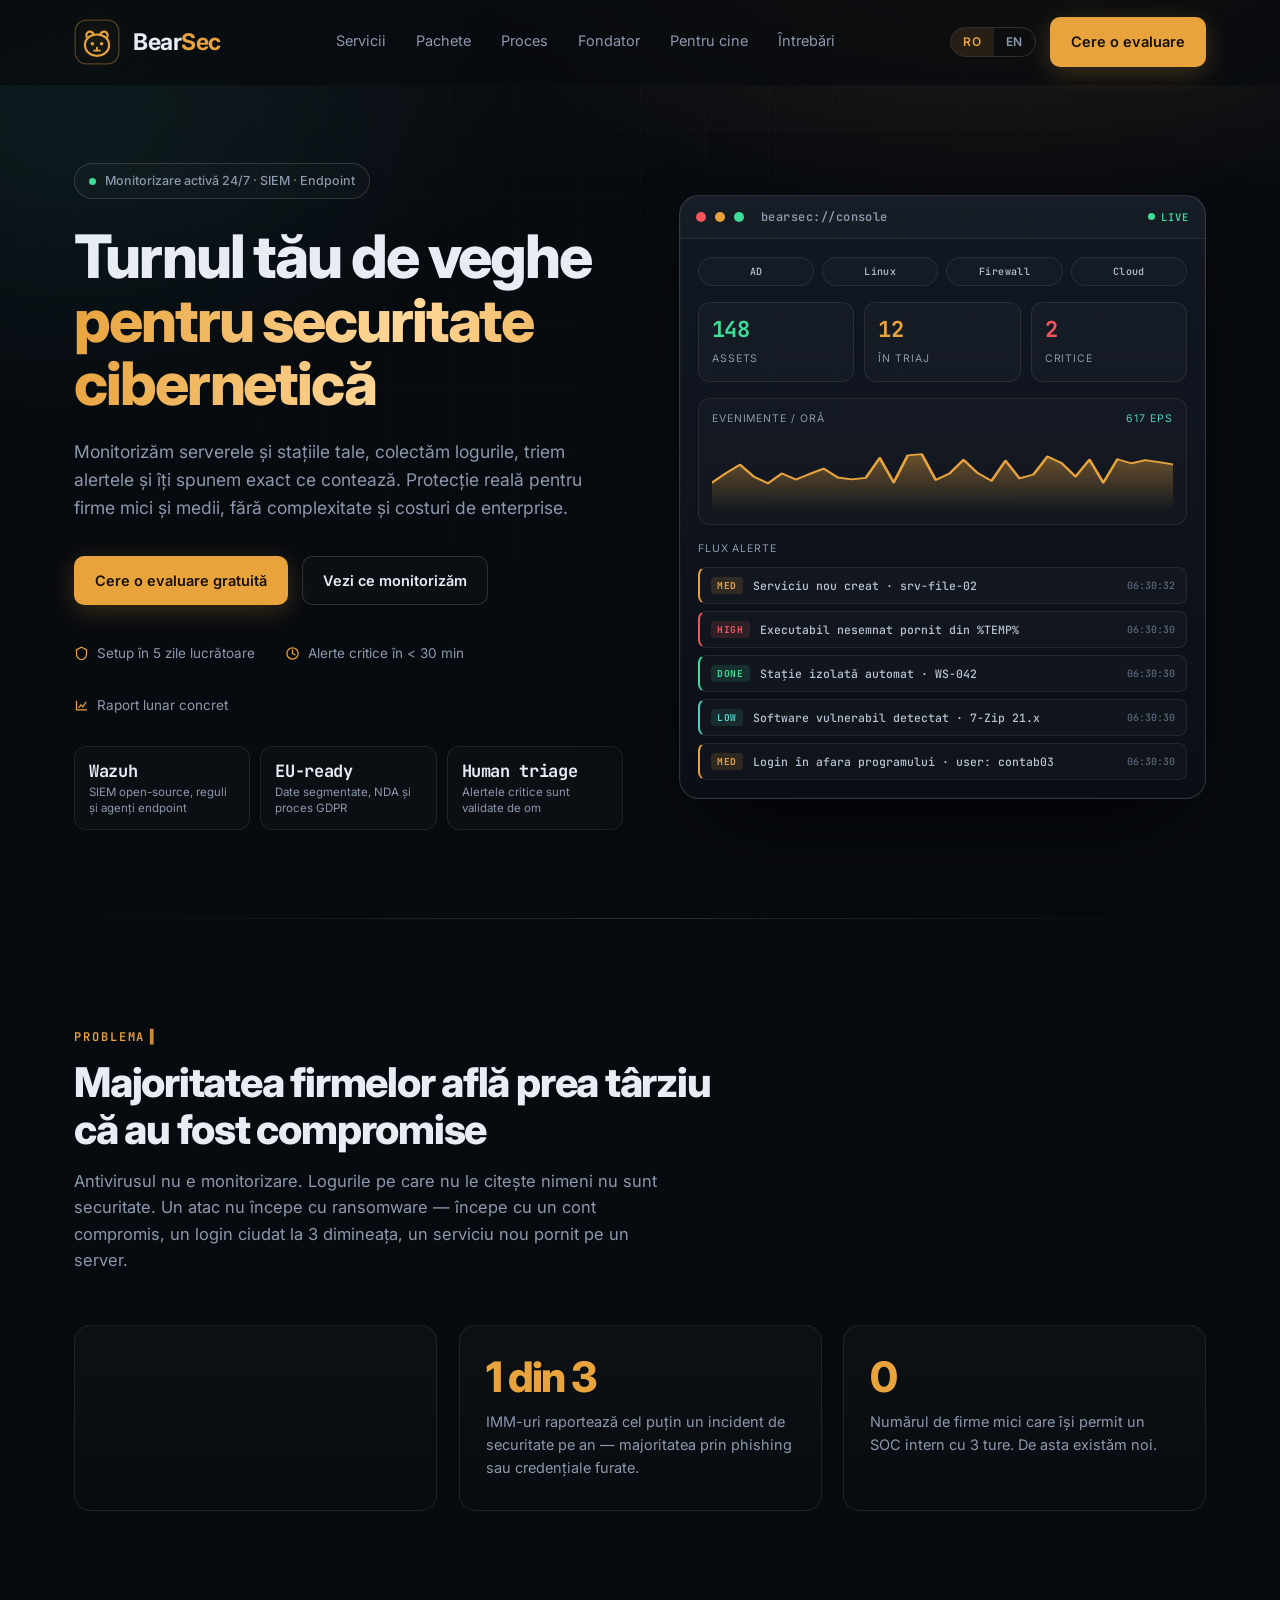
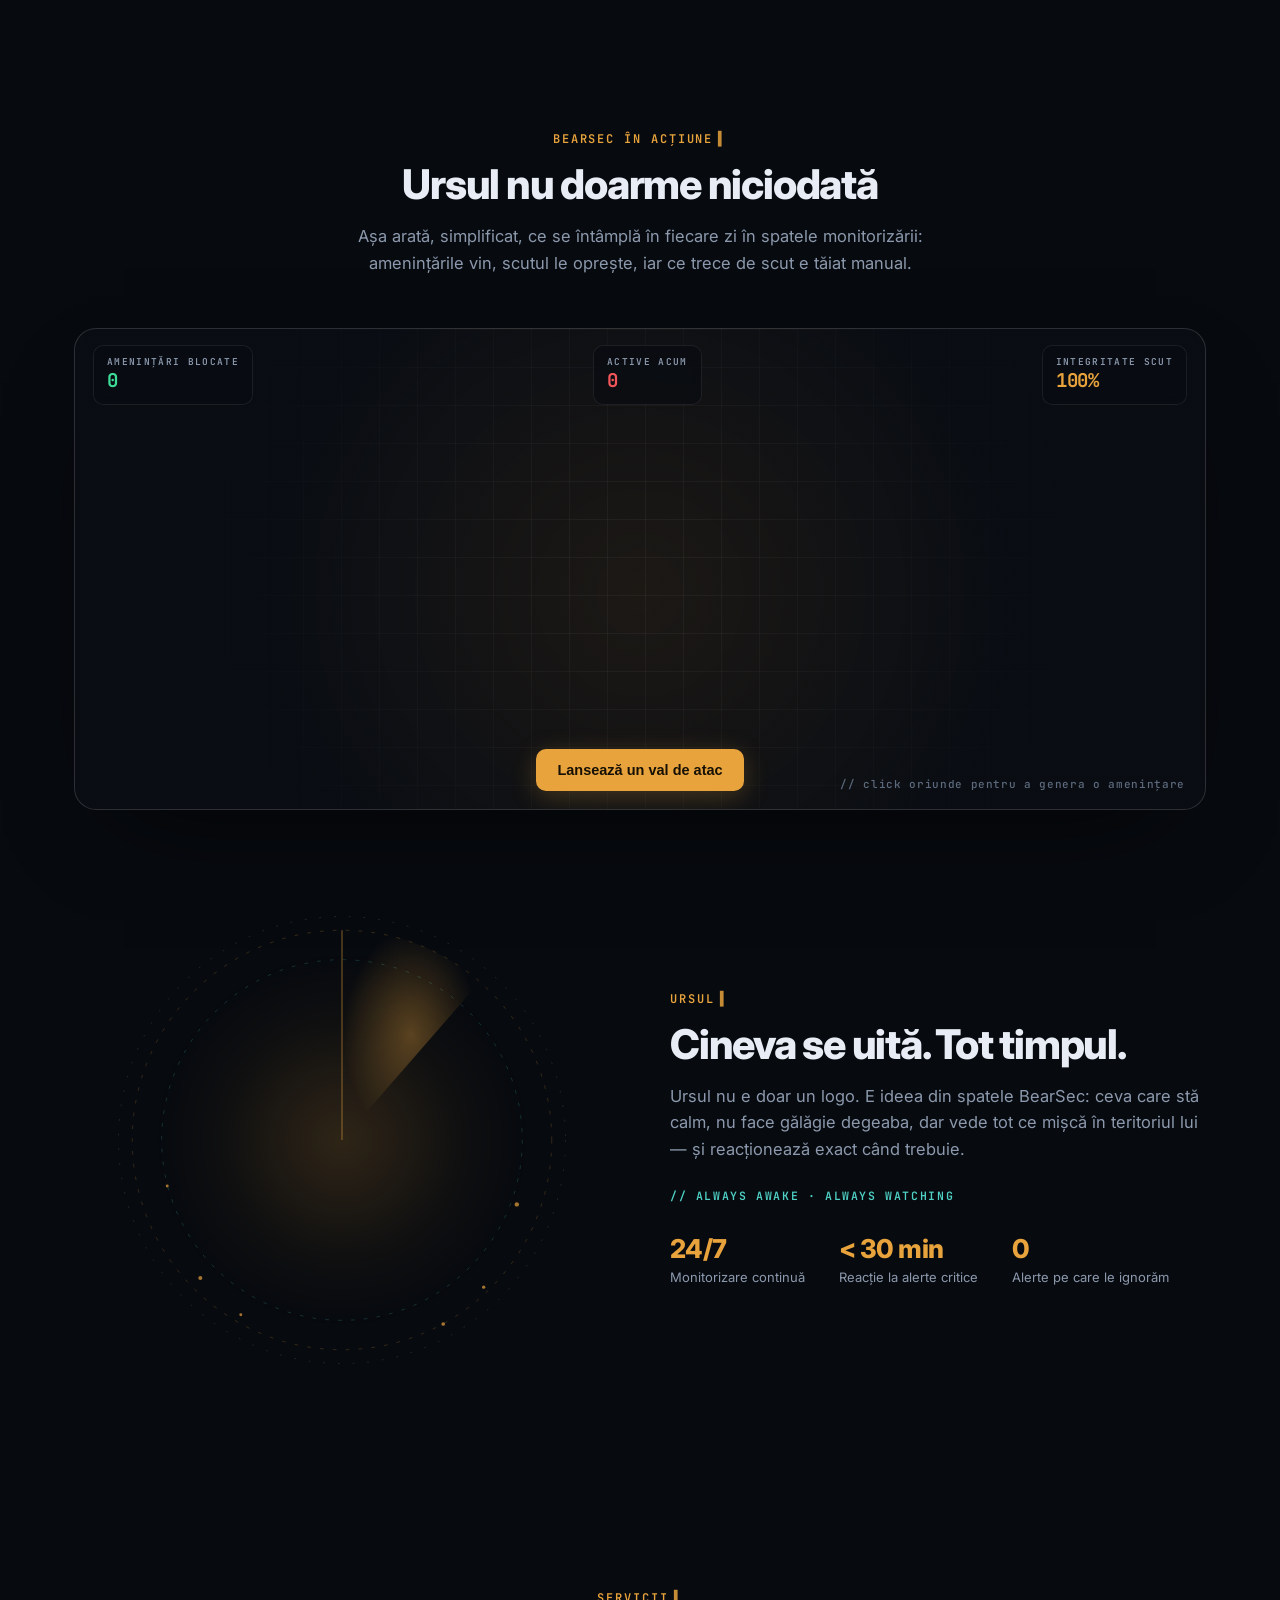
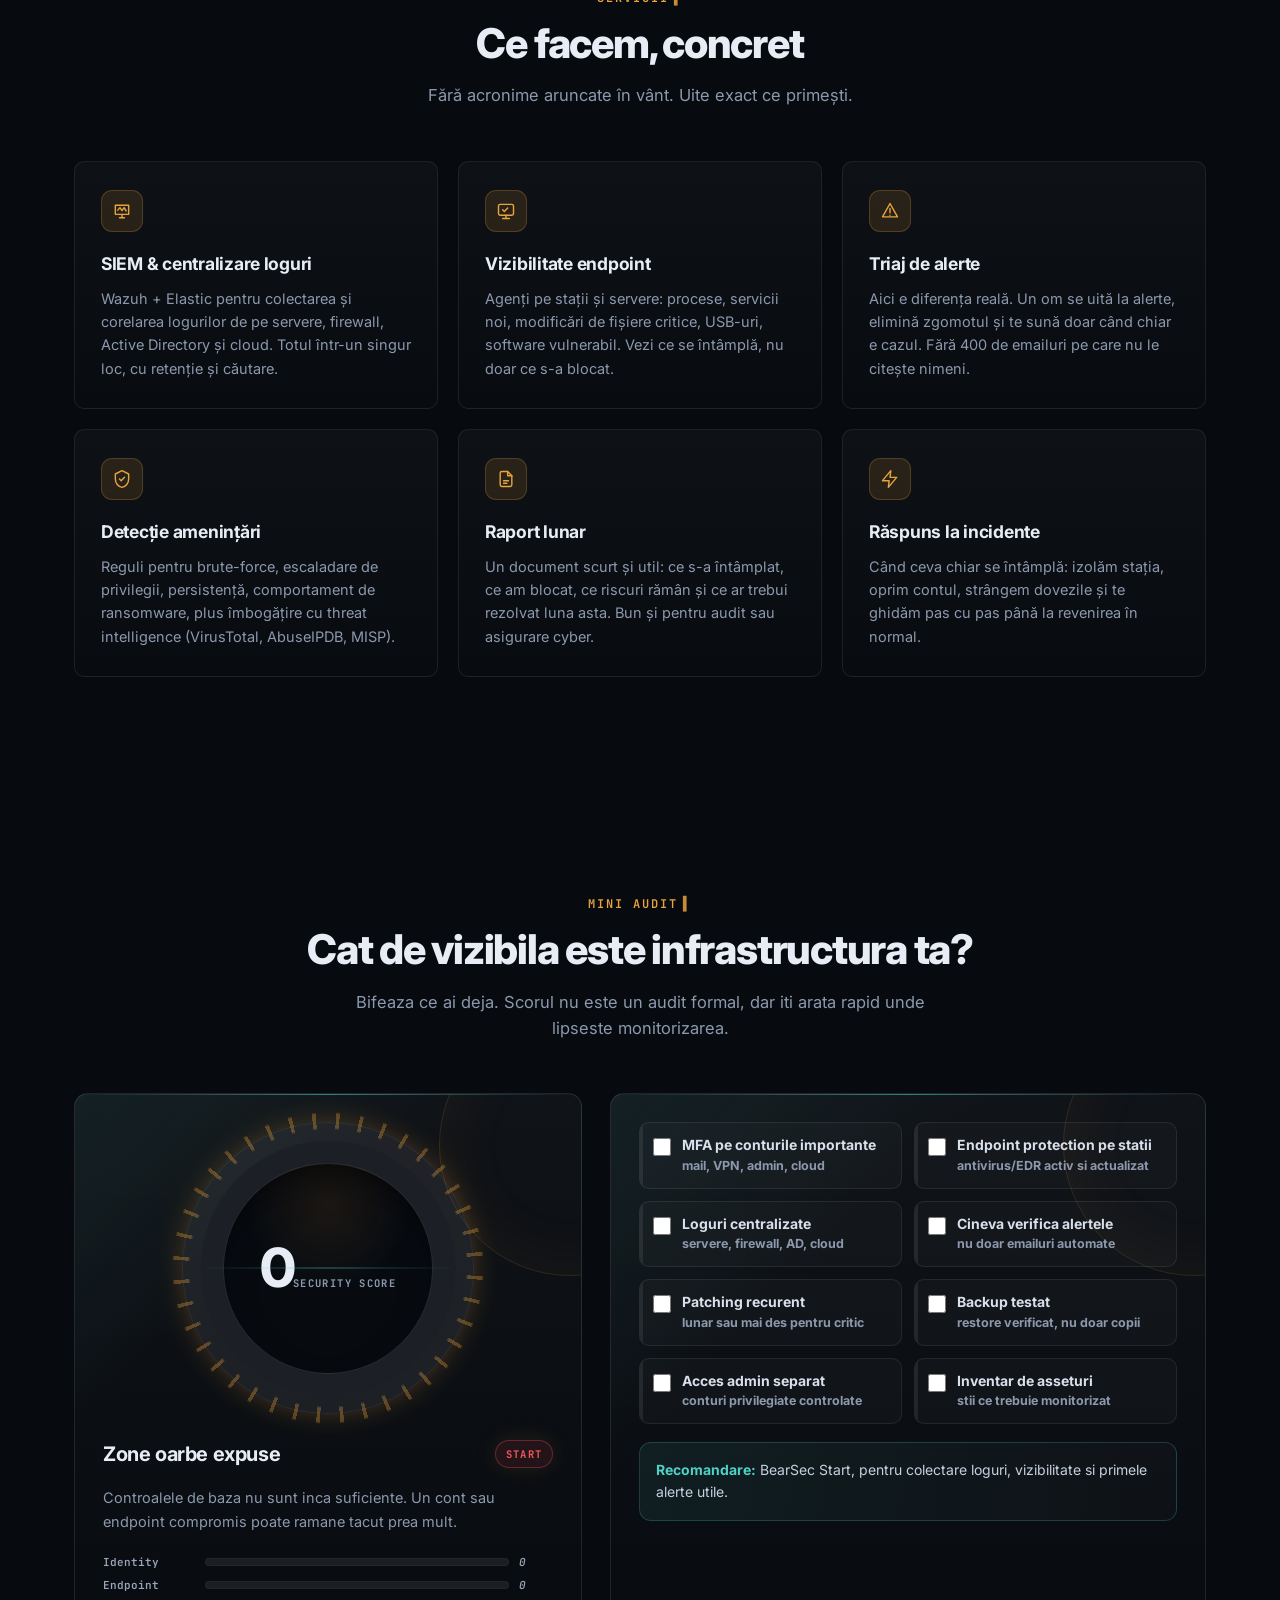
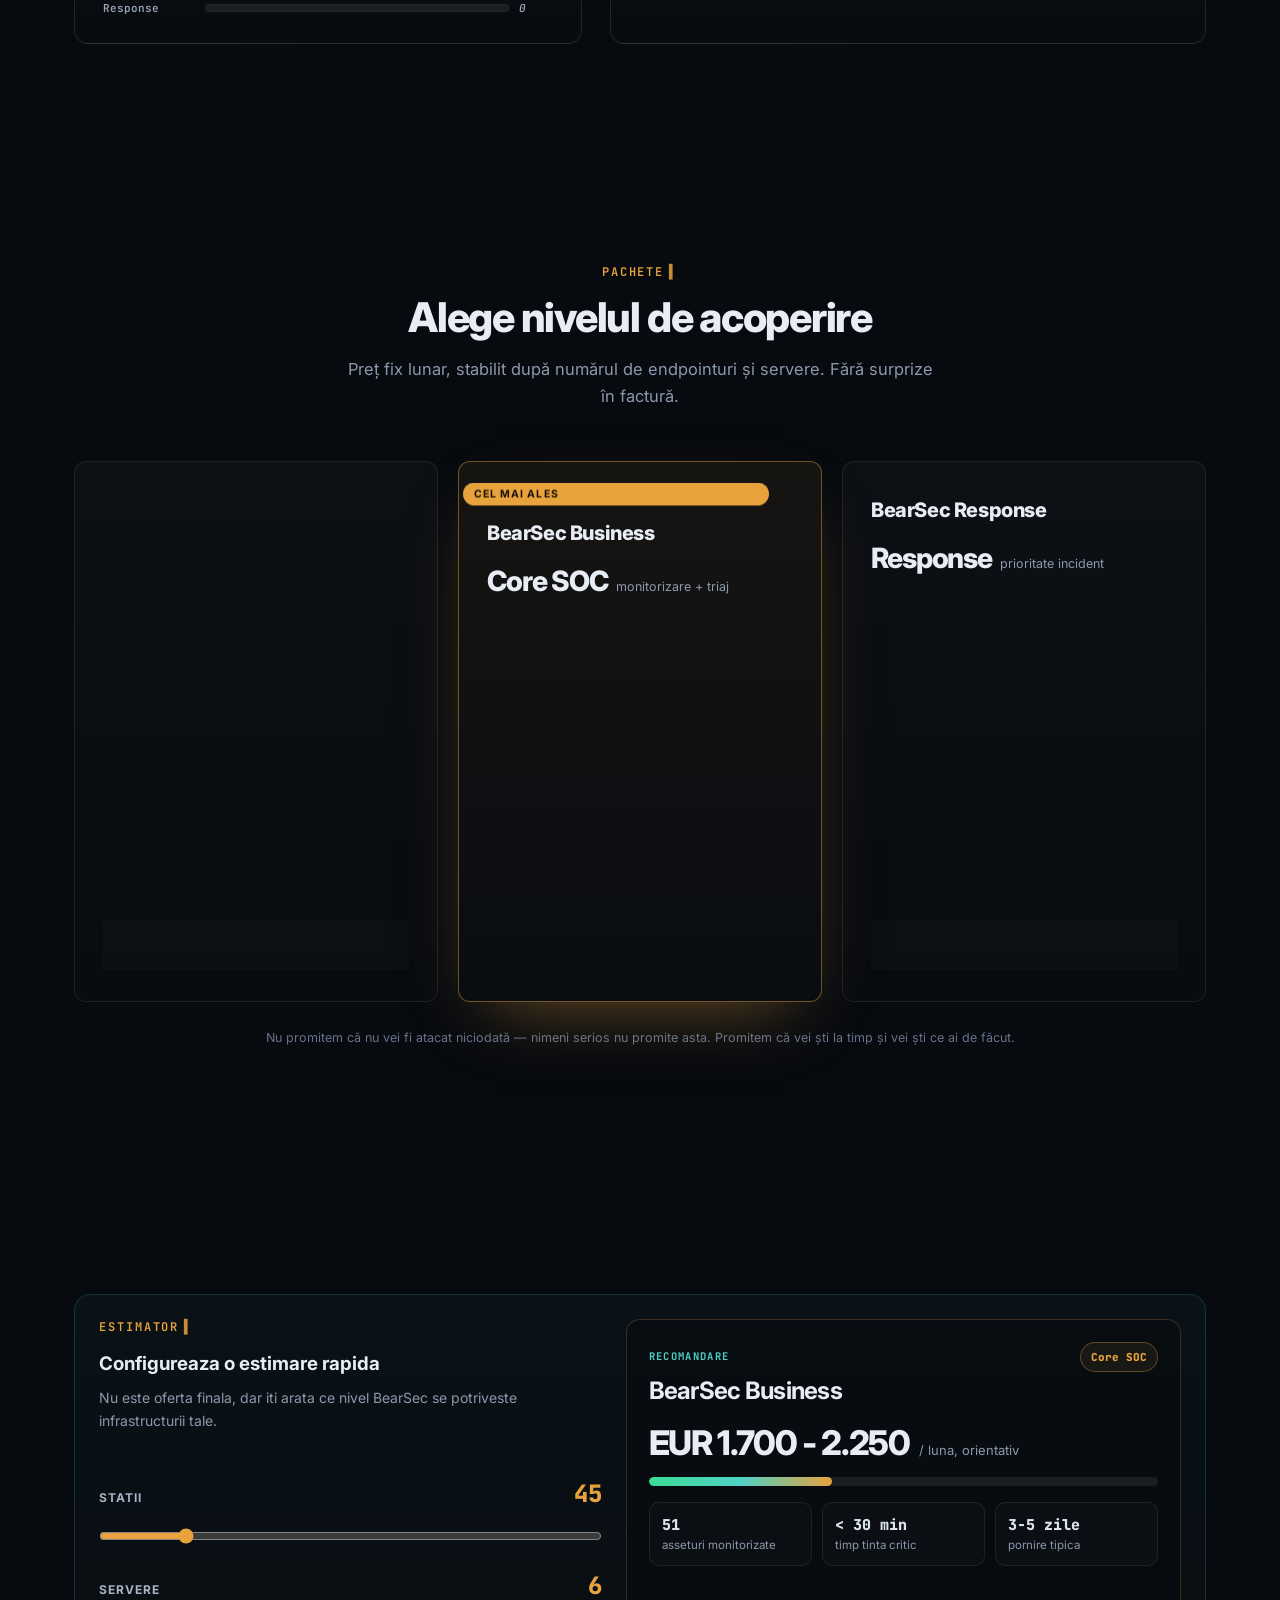
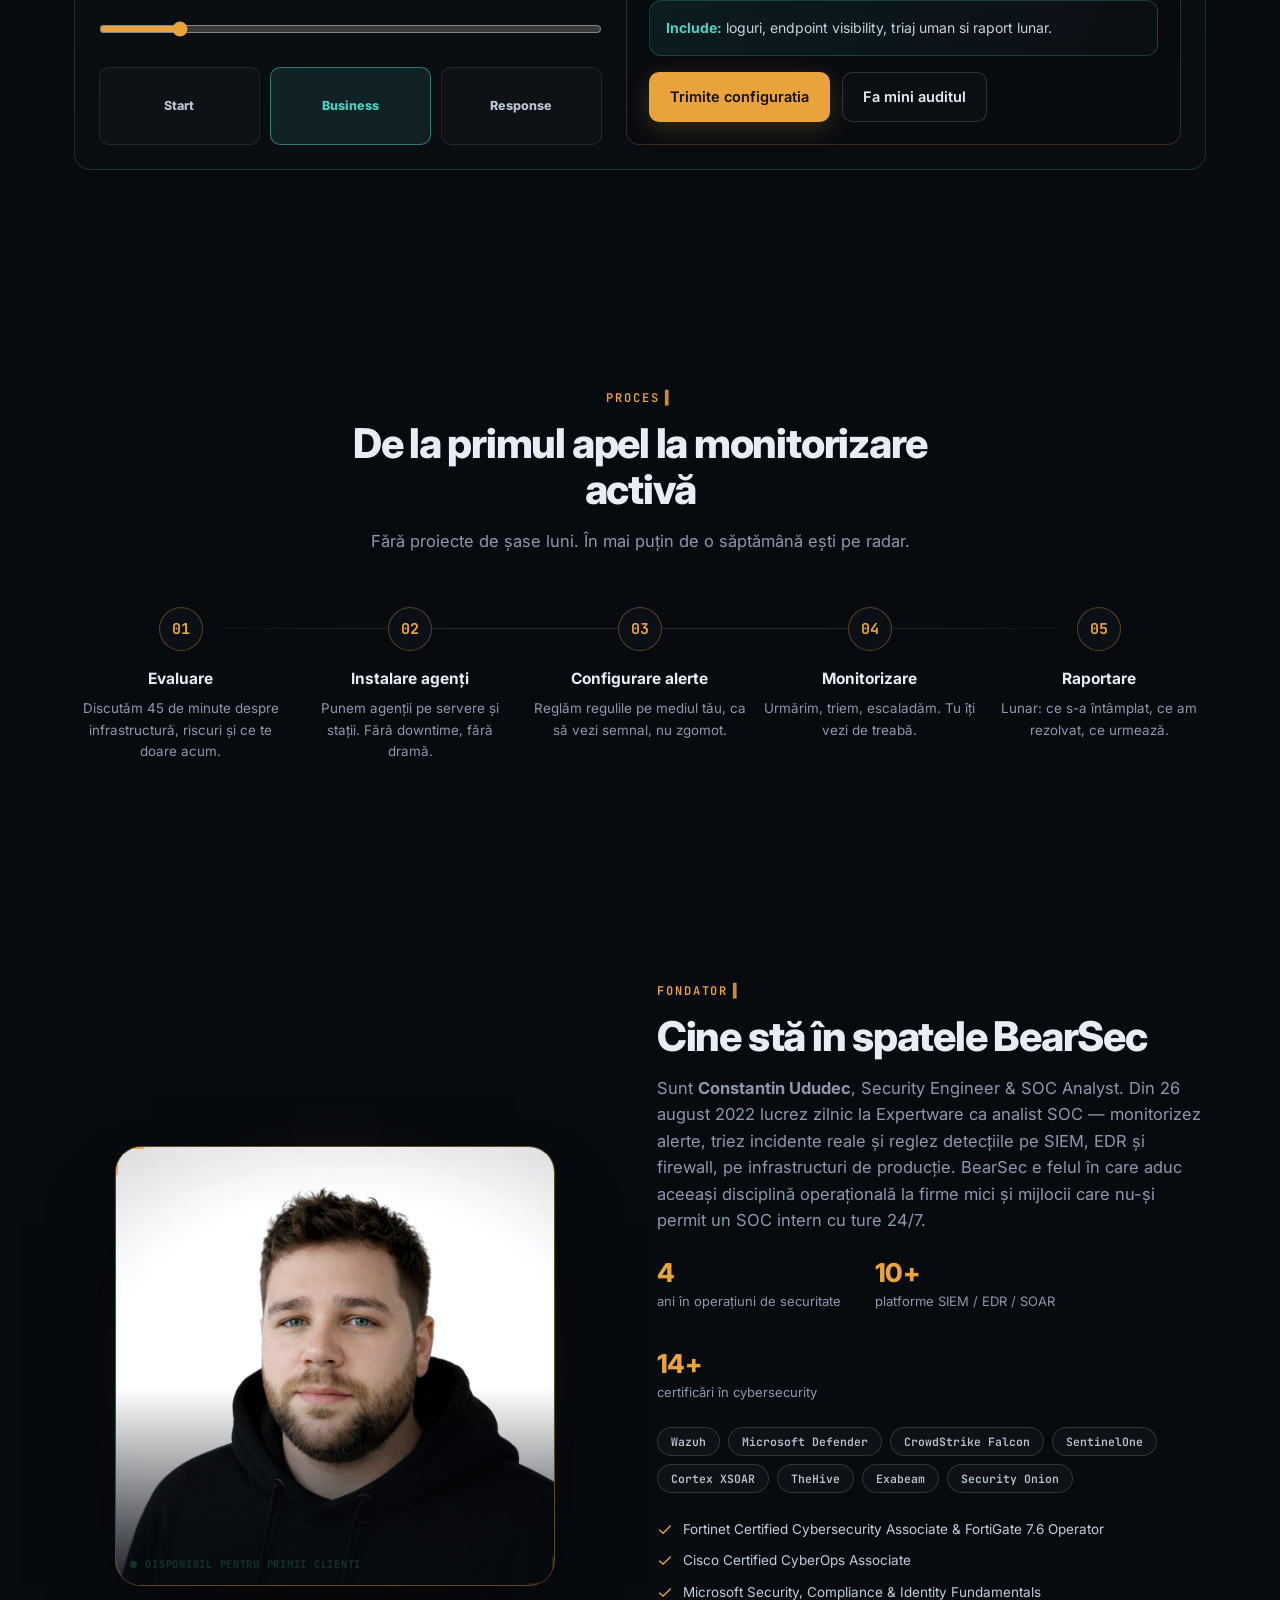
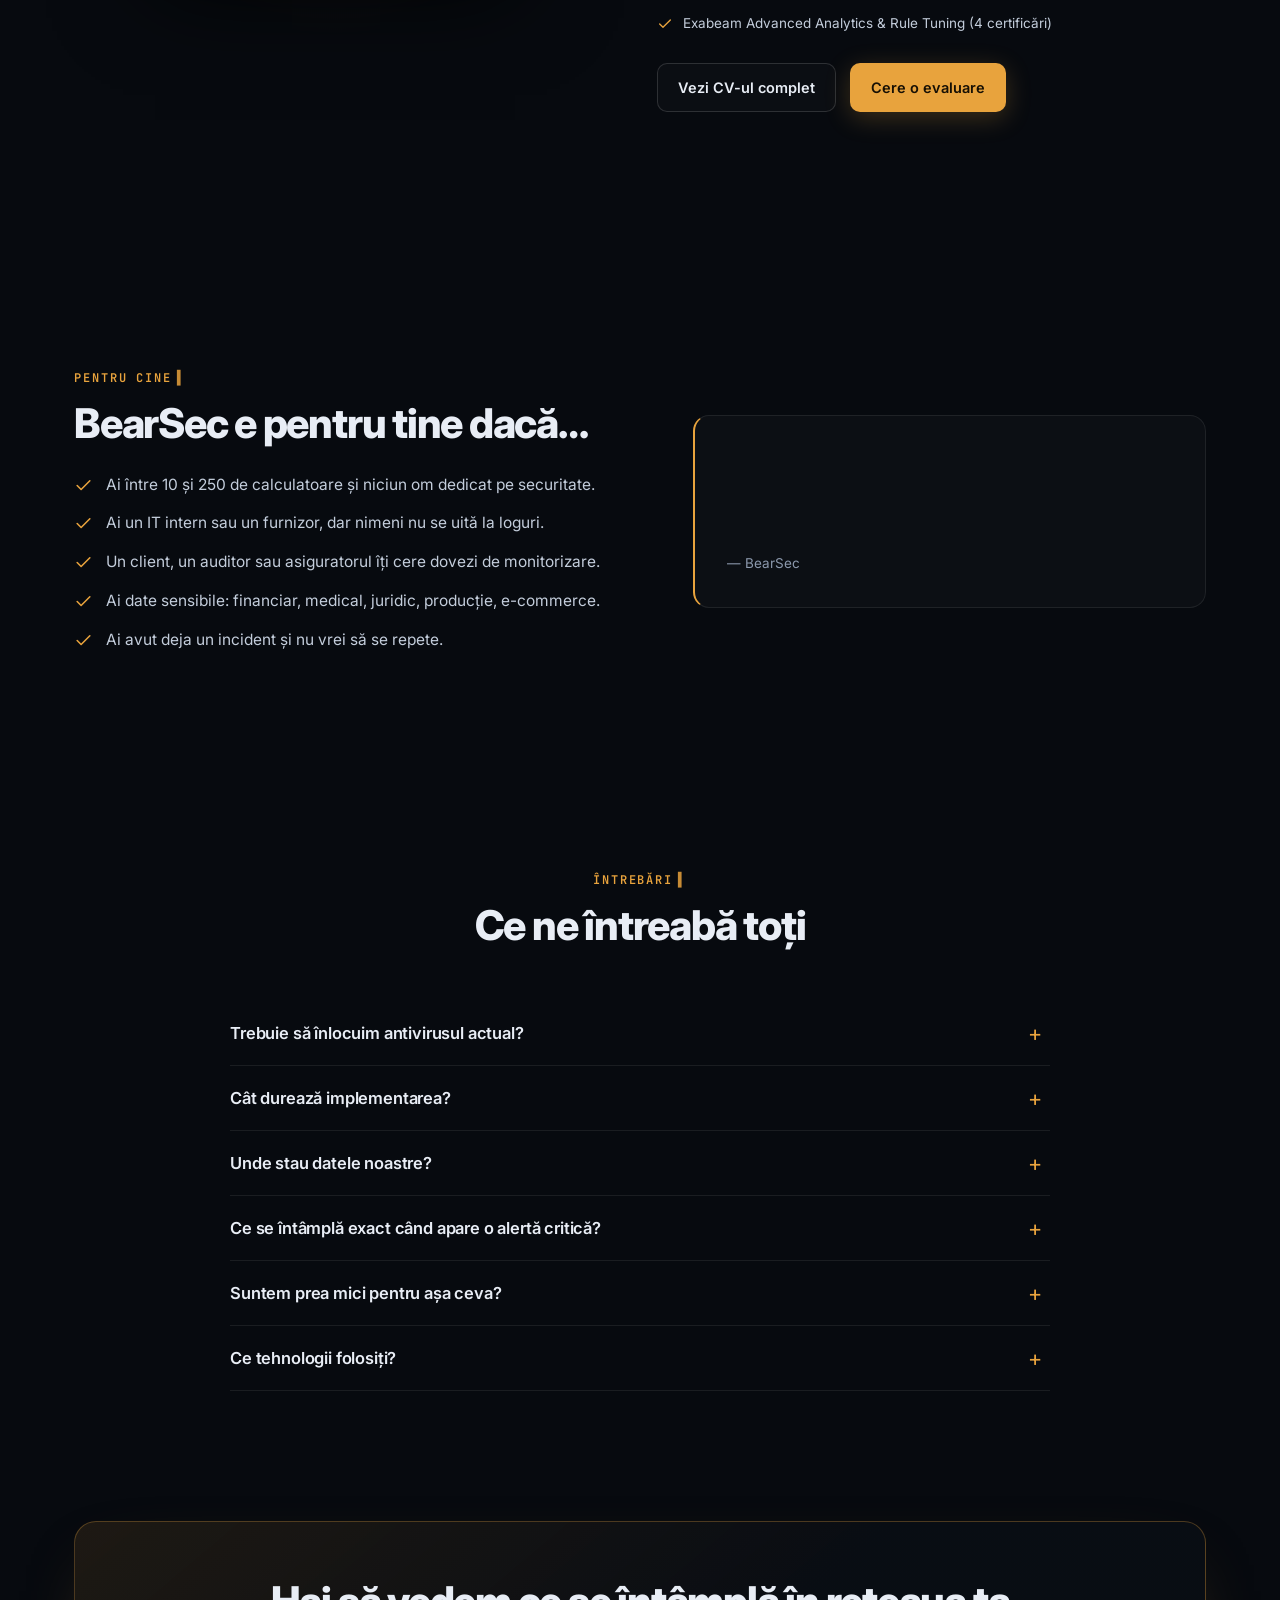
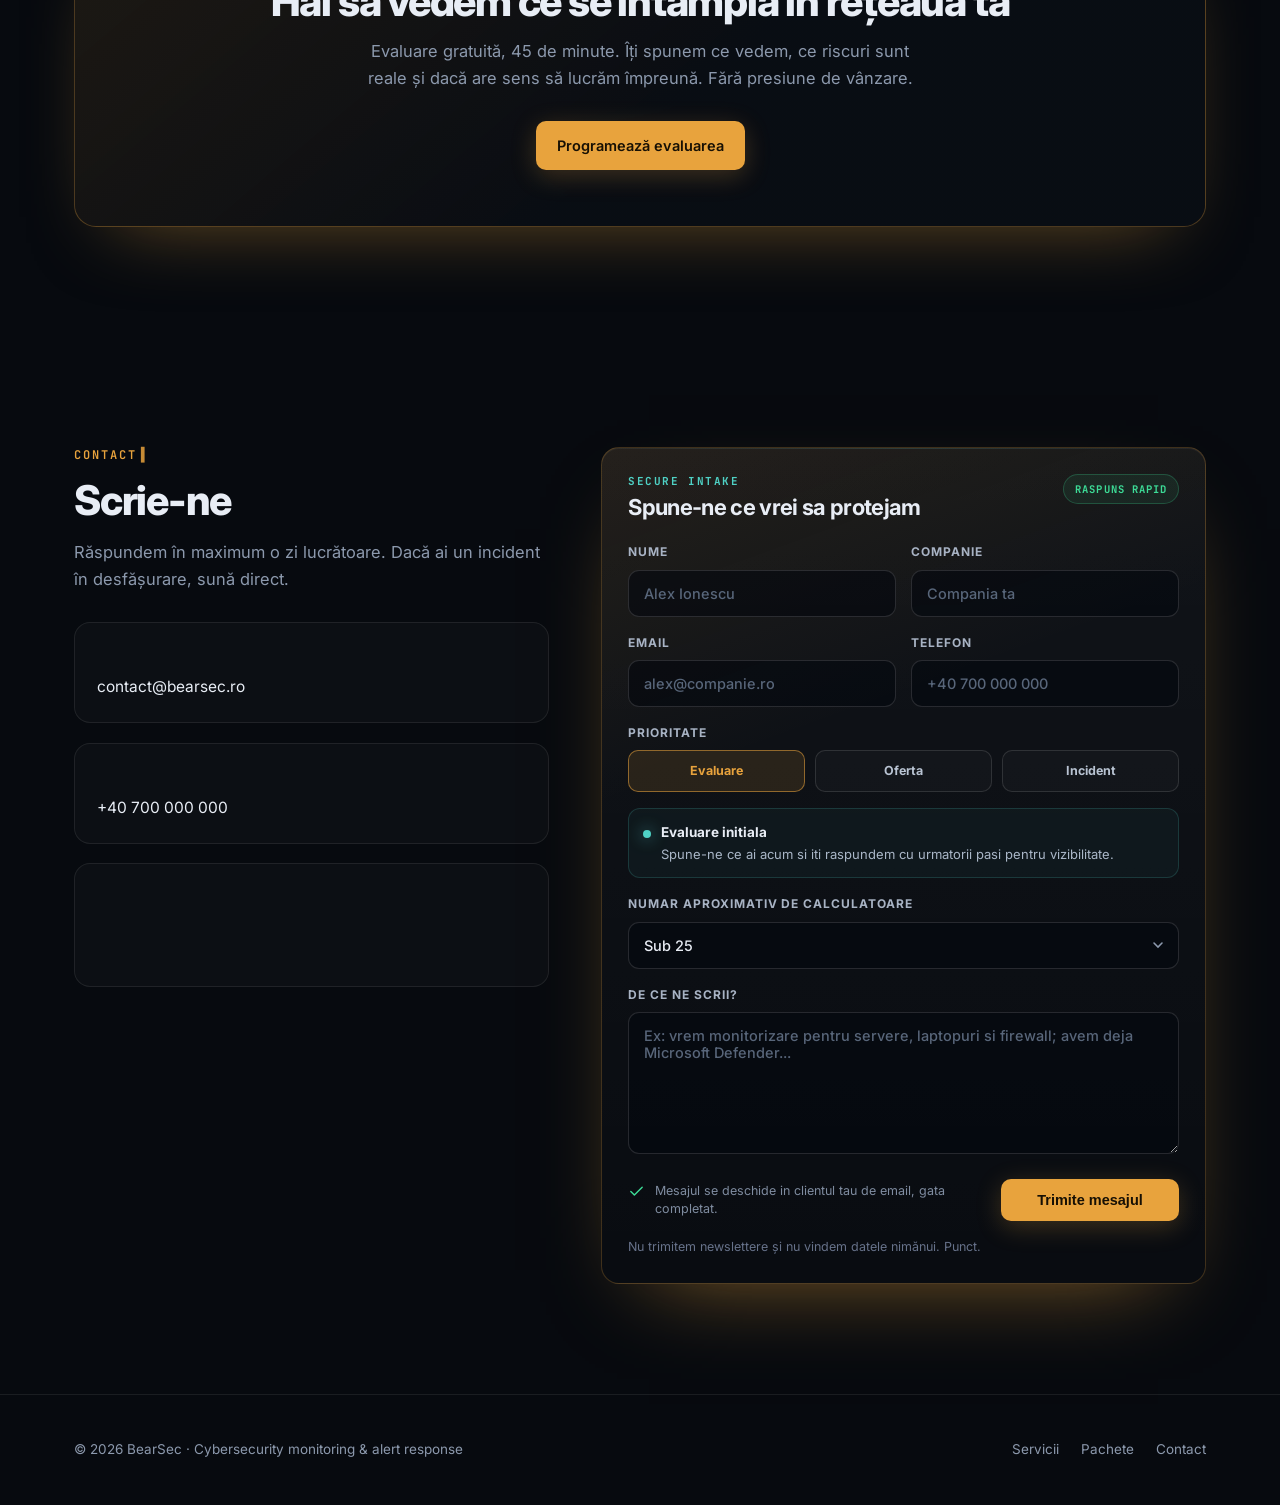
==== commit 88797a1d: "Add animated intro (bear vs virus) and AI video mascots for battle/guardian sections Co-Authored-By:" ====
--- a/index.html
+++ b/index.html
@@ -12,6 +12,15 @@
 <link rel="stylesheet" href="css/style.css" />
 </head>
 <body>
+<div id="introFx" aria-hidden="true">
+  <div class="intro-half l"></div>
+  <div class="intro-half r"></div>
+  <div class="intro-bear">
+    <div class="intro-bear-glow"></div>
+    <img src="img/bear-intro.png" alt="" />
+    <div class="impact-point"></div>
+  </div>
+</div>
 <div class="grid-bg"></div>
 
 <header id="hdr">
@@ -138,6 +147,7 @@
         <div class="hud-box r"><small data-i18n="bat.active">Active acum</small><b id="hudActive">0</b></div>
         <div class="hud-box a"><small data-i18n="bat.shield">Integritate scut</small><b id="hudShield">100%</b></div>
       </div>
+      <video class="battle-video" src="img/bear-battle.mp4" autoplay loop muted playsinline></video>
       <canvas id="battle"></canvas>
       <div class="battle-actions">
         <button class="btn btn-primary" id="waveBtn" data-i18n="bat.btn">Lansează un val de atac</button>
@@ -158,9 +168,6 @@
             <stop offset="0%" stop-color="rgba(232,163,61,.35)"/>
             <stop offset="100%" stop-color="rgba(232,163,61,0)"/>
           </radialGradient>
-          <clipPath id="headClip">
-            <path d="M250 128 L342 164 L374 250 L350 336 L250 394 L150 336 L126 250 L158 164 Z"/>
-          </clipPath>
         </defs>
 
         <!-- orbits -->
@@ -172,52 +179,6 @@
         <g class="sweep">
           <path d="M250 250 L250 22 A228 228 0 0 1 400 78 Z" fill="url(#sweepG)"/>
           <line x1="250" y1="250" x2="250" y2="22" stroke="rgba(232,163,61,.5)" stroke-width="1.2"/>
-        </g>
-
-        <!-- ears -->
-        <path class="bear-line" d="M168 138 a40 40 0 1 1 34 44"/>
-        <path class="bear-line" d="M332 138 a40 40 0 1 0 -34 44"/>
-        <circle class="mesh" cx="168" cy="138" r="20"/>
-        <circle class="mesh" cx="332" cy="138" r="20"/>
-
-        <!-- head -->
-        <path class="bear-line" d="M250 128 L342 164 L374 250 L350 336 L250 394 L150 336 L126 250 L158 164 Z"/>
-
-        <!-- internal mesh -->
-        <g clip-path="url(#headClip)">
-          <g class="mesh">
-            <path d="M250 128 L250 394 M126 250 L374 250 M158 164 L350 336 M342 164 L150 336"/>
-            <path d="M250 128 L150 336 M250 128 L350 336 M126 250 L250 394 M374 250 L250 394"/>
-            <path d="M206 238 L294 238 M206 238 L250 306 M294 238 L250 306"/>
-          </g>
-          <line class="scanline" x1="120" y1="250" x2="380" y2="250"/>
-        </g>
-
-        <!-- snout -->
-        <path class="bear-line thin" d="M250 280 L294 300 L288 342 L250 360 L212 342 L206 300 Z"/>
-        <path class="bear-line thin" d="M250 300 L266 314 L250 330 L234 314 Z"/>
-        <path class="bear-line thin" d="M250 330 L250 344 M250 344 q-14 10 -22 -2 M250 344 q14 10 22 -2"/>
-
-        <!-- brows -->
-        <path class="bear-line thin" d="M186 216 L224 224 M314 216 L276 224"/>
-
-        <!-- eyes -->
-        <circle class="eye" cx="206" cy="240" r="9"/>
-        <circle class="eye" cx="294" cy="240" r="9"/>
-
-        <!-- nodes -->
-        <g>
-          <circle class="node" cx="250" cy="128" r="4" style="animation-delay:2.5s,3.0s"/>
-          <circle class="node" cx="342" cy="164" r="4" style="animation-delay:2.6s,3.2s"/>
-          <circle class="node" cx="374" cy="250" r="4" style="animation-delay:2.7s,3.4s"/>
-          <circle class="node" cx="350" cy="336" r="4" style="animation-delay:2.8s,3.6s"/>
-          <circle class="node" cx="250" cy="394" r="4" style="animation-delay:2.9s,3.8s"/>
-          <circle class="node" cx="150" cy="336" r="4" style="animation-delay:3.0s,4.0s"/>
-          <circle class="node" cx="126" cy="250" r="4" style="animation-delay:3.1s,4.2s"/>
-          <circle class="node" cx="158" cy="164" r="4" style="animation-delay:3.2s,4.4s"/>
-          <circle class="node" cx="168" cy="138" r="3.4" style="animation-delay:3.3s,4.6s"/>
-          <circle class="node" cx="332" cy="138" r="3.4" style="animation-delay:3.4s,4.8s"/>
-          <circle class="node" cx="250" cy="306" r="3.4" style="animation-delay:3.5s,5.0s"/>
         </g>
 
         <!-- floating particles -->
@@ -230,6 +191,7 @@
           <circle class="particle" cx="360" cy="450" r="2" style="animation-delay:6.2s"/>
         </g>
       </svg>
+      <video class="guardian-video" src="img/bear-guardian.mp4" autoplay loop muted playsinline></video>
     </div>
     <div class="reveal">
       <div class="eyebrow" data-i18n="grd.eyebrow">Ursul</div>
--- a/css/style.css
+++ b/css/style.css
@@ -1,3 +1,79 @@
+  /* ===== INTRO: URS DE FOC PRIN CORTINA ===== */
+  html.intro-lock{overflow:hidden}
+  #introFx{position:fixed;inset:0;z-index:99999;display:none}
+  #introFx.active{display:block}
+  .intro-half{
+    position:fixed;top:0;bottom:0;width:52%;
+    background:
+      radial-gradient(circle at 50% 45%,rgba(232,163,61,.09),transparent 62%),
+      linear-gradient(180deg,rgba(255,255,255,.02),transparent 40%),
+      #05070a;
+    transition:transform .68s cubic-bezier(.7,0,.18,1);
+  }
+  .intro-half.l{left:0;transform:translateX(0)}
+  .intro-half.r{right:0;transform:translateX(0)}
+  #introFx.out .intro-half.l{transform:translateX(-101%)}
+  #introFx.out .intro-half.r{transform:translateX(101%)}
+  .intro-bear{
+    position:fixed;left:50%;top:50%;width:min(62vw,460px);
+    opacity:0;transform:translate(-50%,-50%) scale(.55) rotate(-6deg);
+  }
+  .intro-bear img{display:block;width:100%;filter:drop-shadow(0 0 50px rgba(232,163,61,.55))}
+  .intro-bear-glow{
+    position:absolute;left:50%;top:50%;width:130%;aspect-ratio:1;z-index:-1;
+    transform:translate(-50%,-50%);border-radius:50%;filter:blur(30px);
+    background:radial-gradient(circle,rgba(245,182,84,.35),rgba(245,182,84,.06) 55%,transparent 72%);
+    animation:breathe 2.4s ease-in-out infinite;
+  }
+  .impact-point{position:absolute;left:78%;top:75%;width:1px;height:1px}
+
+  @keyframes bearLunge{
+    0%{opacity:0;transform:translate(-64%,-34%) scale(1.9) rotate(-12deg);filter:blur(6px)}
+    55%{opacity:1;transform:translate(-50%,-50%) scale(.92) rotate(2deg);filter:blur(0)}
+    72%{transform:translate(-50%,-50%) scale(1.07) rotate(-1deg)}
+    86%{transform:translate(-50%,-50%) scale(.98) rotate(0deg)}
+    100%{opacity:1;transform:translate(-50%,-50%) scale(1) rotate(0deg)}
+  }
+  #introFx.in .intro-bear{animation:bearLunge .62s cubic-bezier(.22,.9,.25,1) forwards}
+  #introFx.out .intro-bear{
+    animation:none;opacity:0;
+    transform:translate(-50%,-50%) scale(1.4) rotate(8deg);
+    transition:transform .42s cubic-bezier(.4,0,.7,1),opacity .32s ease;
+  }
+
+  @keyframes introShake{
+    0%,100%{transform:translate(0,0)}
+    20%{transform:translate(-8px,5px)}
+    40%{transform:translate(7px,-6px)}
+    60%{transform:translate(-6px,3px)}
+    80%{transform:translate(4px,-2px)}
+  }
+  #introFx.impact{animation:introShake .32s ease}
+
+  .impact-flash{
+    position:fixed;inset:0;z-index:100000;pointer-events:none;
+    background:radial-gradient(circle at var(--ix,78%) var(--iy,75%),rgba(255,244,214,.95),rgba(245,182,84,.25) 35%,transparent 60%);
+    opacity:0;animation:flashPulse .5s ease forwards;
+  }
+  @keyframes flashPulse{0%{opacity:0}14%{opacity:1}100%{opacity:0}}
+  .impact-ring{
+    position:fixed;z-index:100000;width:16px;height:16px;border-radius:50%;pointer-events:none;
+    border:3px solid rgba(255,224,160,.95);box-shadow:0 0 26px rgba(245,182,84,.85);
+    transform:translate(-50%,-50%) scale(1);animation:ringOut .5s cubic-bezier(.2,.8,.3,1) forwards;
+  }
+  @keyframes ringOut{to{transform:translate(-50%,-50%) scale(10);opacity:0}}
+  .impact-shard{
+    position:fixed;z-index:100000;width:7px;height:7px;pointer-events:none;
+    background:linear-gradient(135deg,#ffcf85,#e8622f);
+    transform:translate(-50%,-50%) rotate(45deg);
+    animation:shardOut .55s ease-out forwards;
+  }
+  @keyframes shardOut{to{transform:translate(calc(-50% + var(--tx)),calc(-50% + var(--ty))) rotate(45deg) scale(.2);opacity:0}}
+
+  @media(prefers-reduced-motion:reduce){
+    #introFx{display:none!important}
+  }
+
   :root{
     --bg:#070a0f;
     --bg-2:#0b0f16;
@@ -579,7 +655,15 @@
     mask-image:radial-gradient(circle at 50% 50%,#000 10%,transparent 78%);
     -webkit-mask-image:radial-gradient(circle at 50% 50%,#000 10%,transparent 78%)
   }
-  #battle{display:block;width:100%;height:480px}
+  #battle{display:block;width:100%;height:480px;position:relative;z-index:1}
+  .battle-video{
+    position:absolute;left:50%;top:44%;transform:translate(-50%,-50%);
+    width:min(52%,320px);aspect-ratio:1;object-fit:cover;border-radius:50%;
+    filter:drop-shadow(0 0 30px rgba(232,163,61,.35));
+    -webkit-mask-image:radial-gradient(circle,#000 62%,transparent 78%);
+    mask-image:radial-gradient(circle,#000 62%,transparent 78%);
+    z-index:0;pointer-events:none;
+  }
   .hud{
     position:absolute;top:16px;left:18px;right:18px;display:flex;justify-content:space-between;
     gap:14px;pointer-events:none;z-index:2;flex-wrap:wrap
@@ -607,6 +691,14 @@
   .guardian{display:grid;grid-template-columns:1fr 1fr;gap:60px;align-items:center}
   .bear-stage{position:relative;display:grid;place-items:center;min-height:460px}
   .bear-stage svg.bear{width:100%;max-width:460px;overflow:visible}
+  .guardian-video{
+    position:absolute;left:50%;top:57%;transform:translate(-50%,-50%);
+    width:min(82%,380px);aspect-ratio:1;object-fit:cover;object-position:50% 30%;border-radius:50%;
+    filter:drop-shadow(0 0 26px rgba(232,163,61,.4));
+    -webkit-mask-image:radial-gradient(circle,#000 70%,transparent 85%);
+    mask-image:radial-gradient(circle,#000 70%,transparent 85%);
+    pointer-events:none;
+  }
   .bear-glow{
     position:absolute;width:70%;aspect-ratio:1;border-radius:50%;
     background:radial-gradient(circle,rgba(232,163,61,.18),rgba(232,163,61,.04) 45%,transparent 70%);
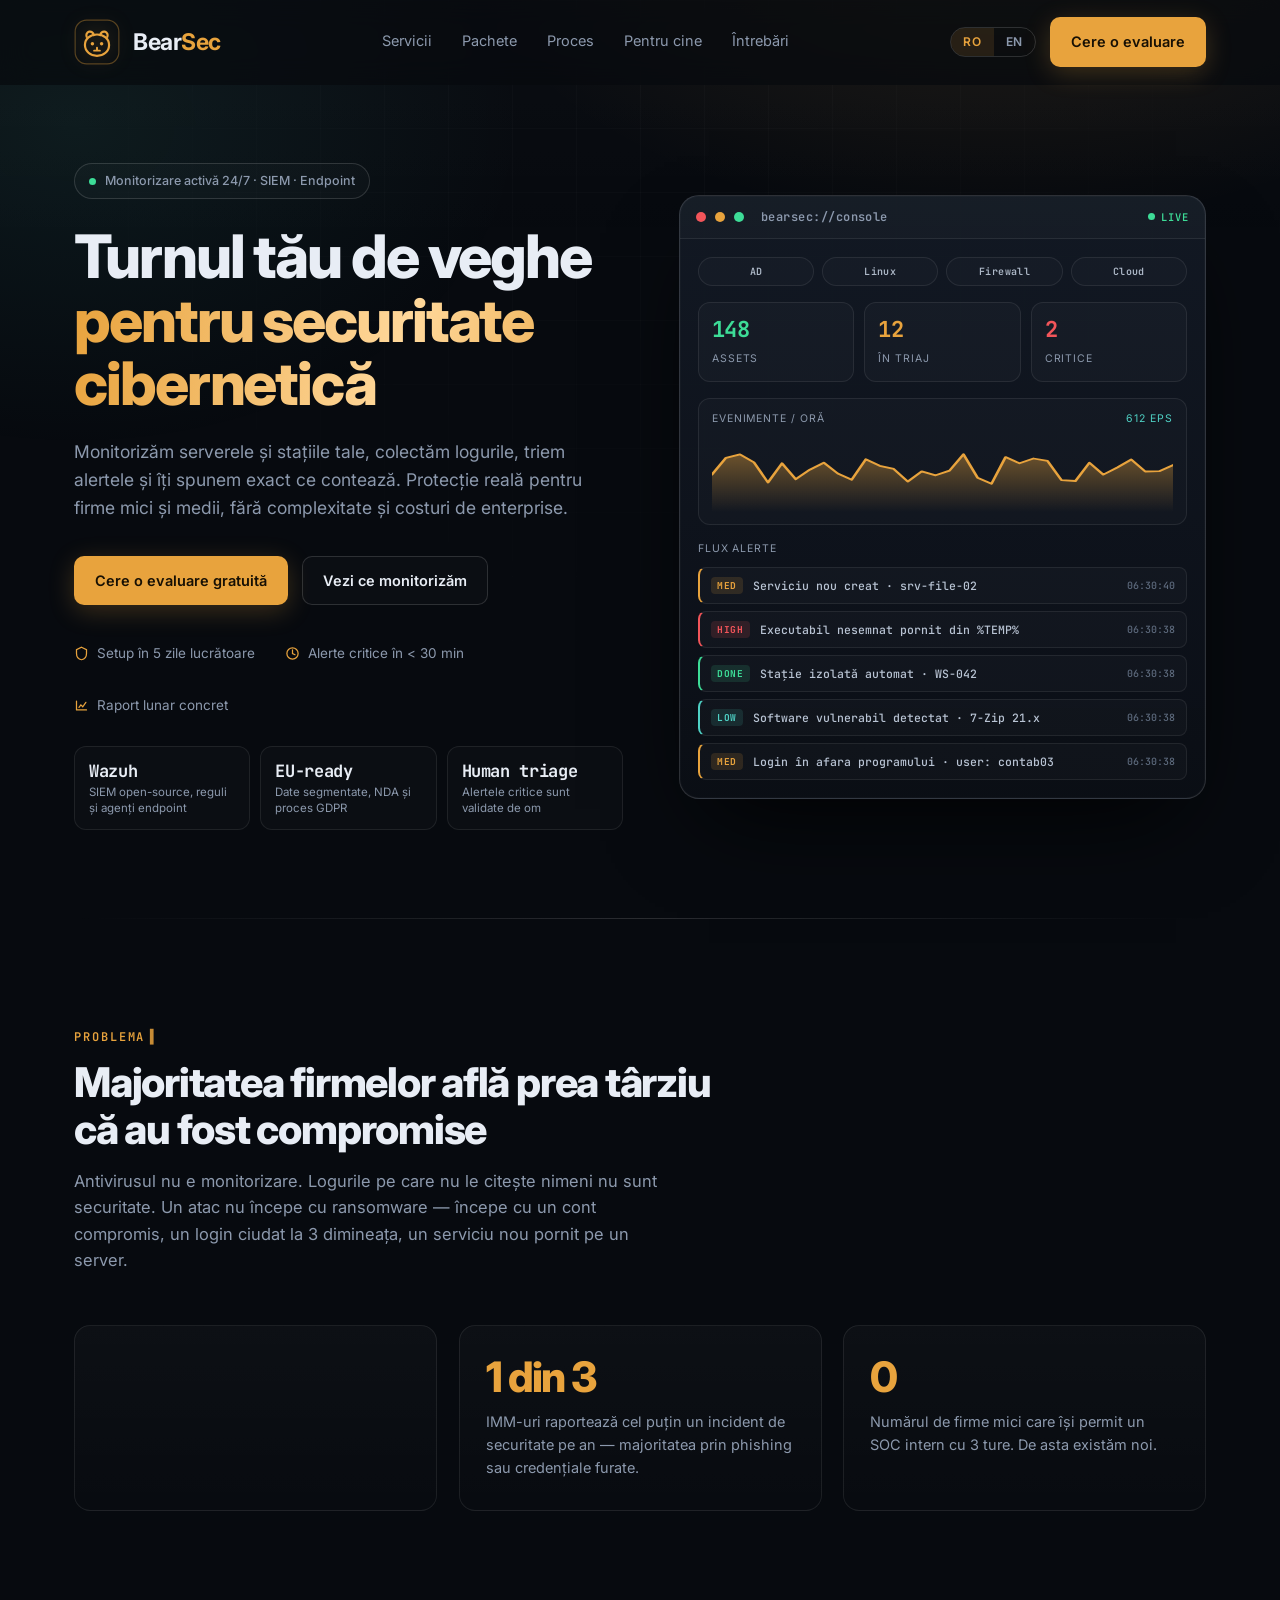
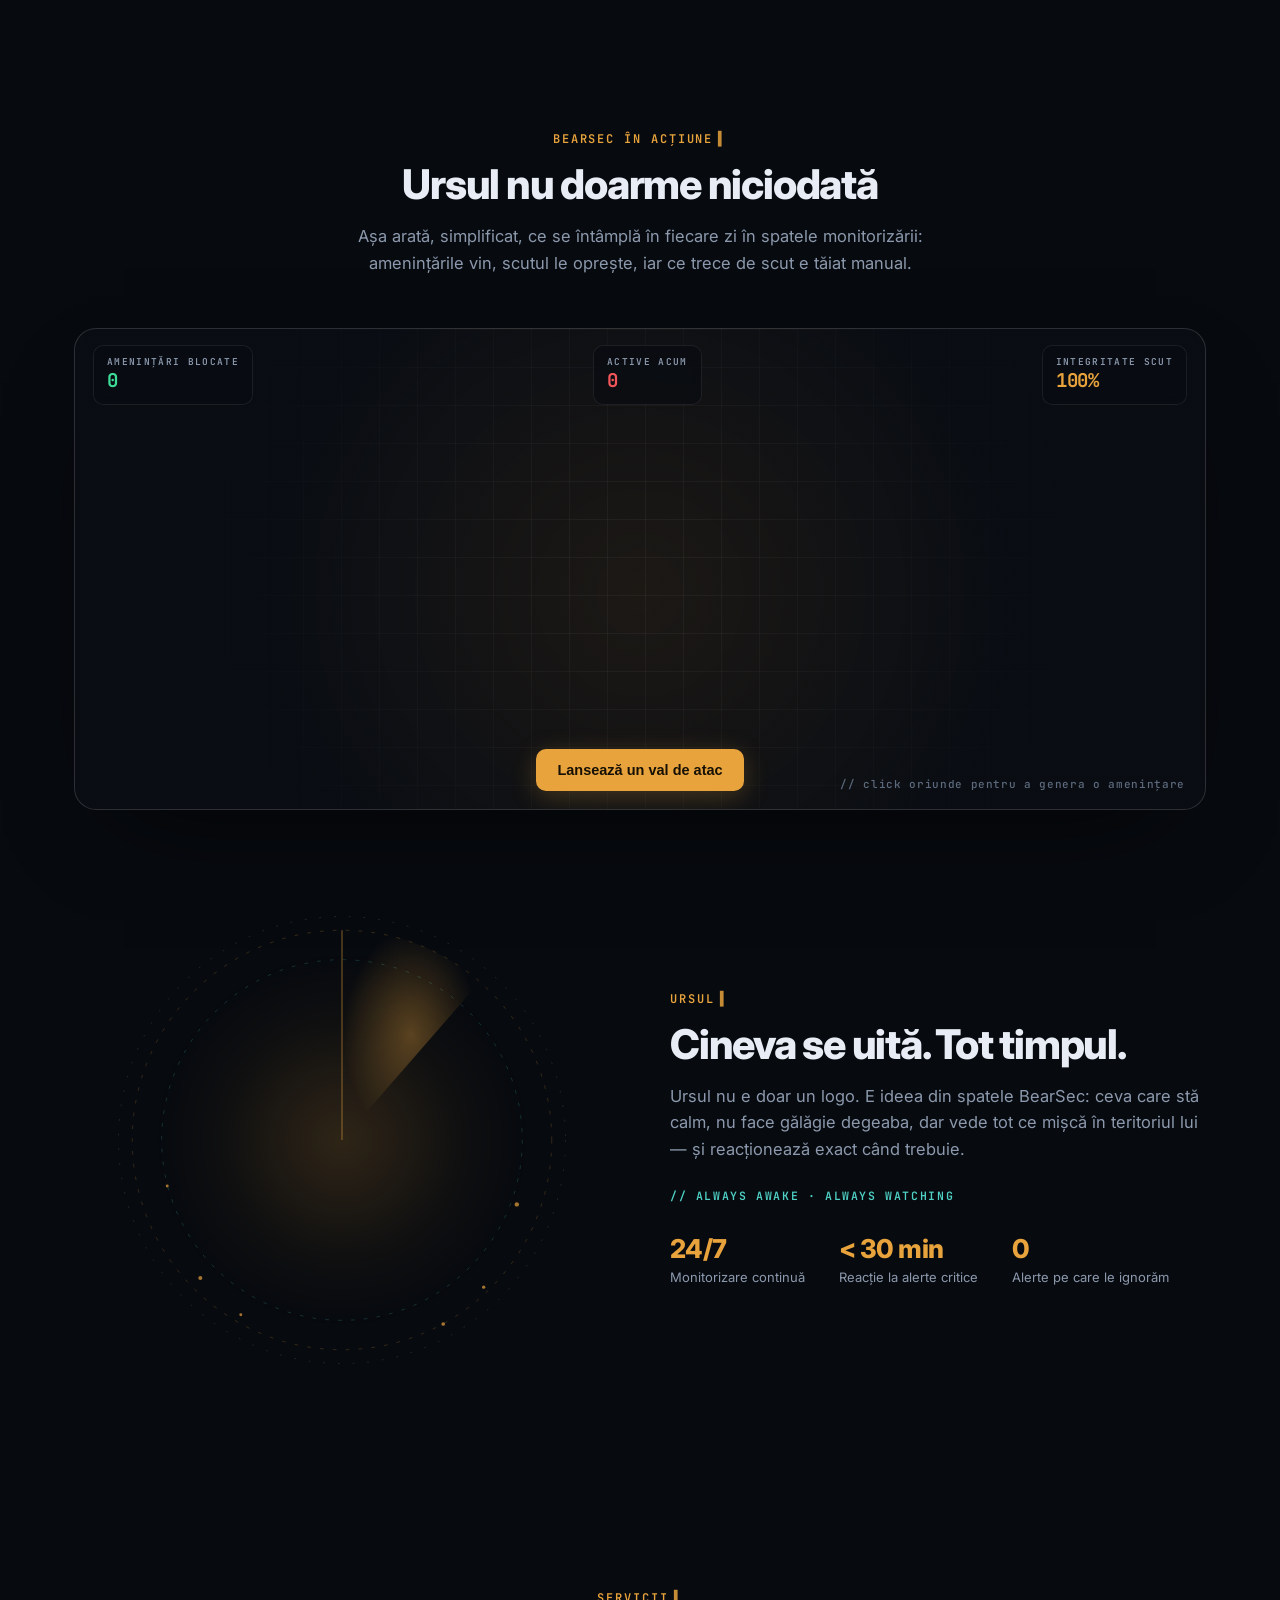
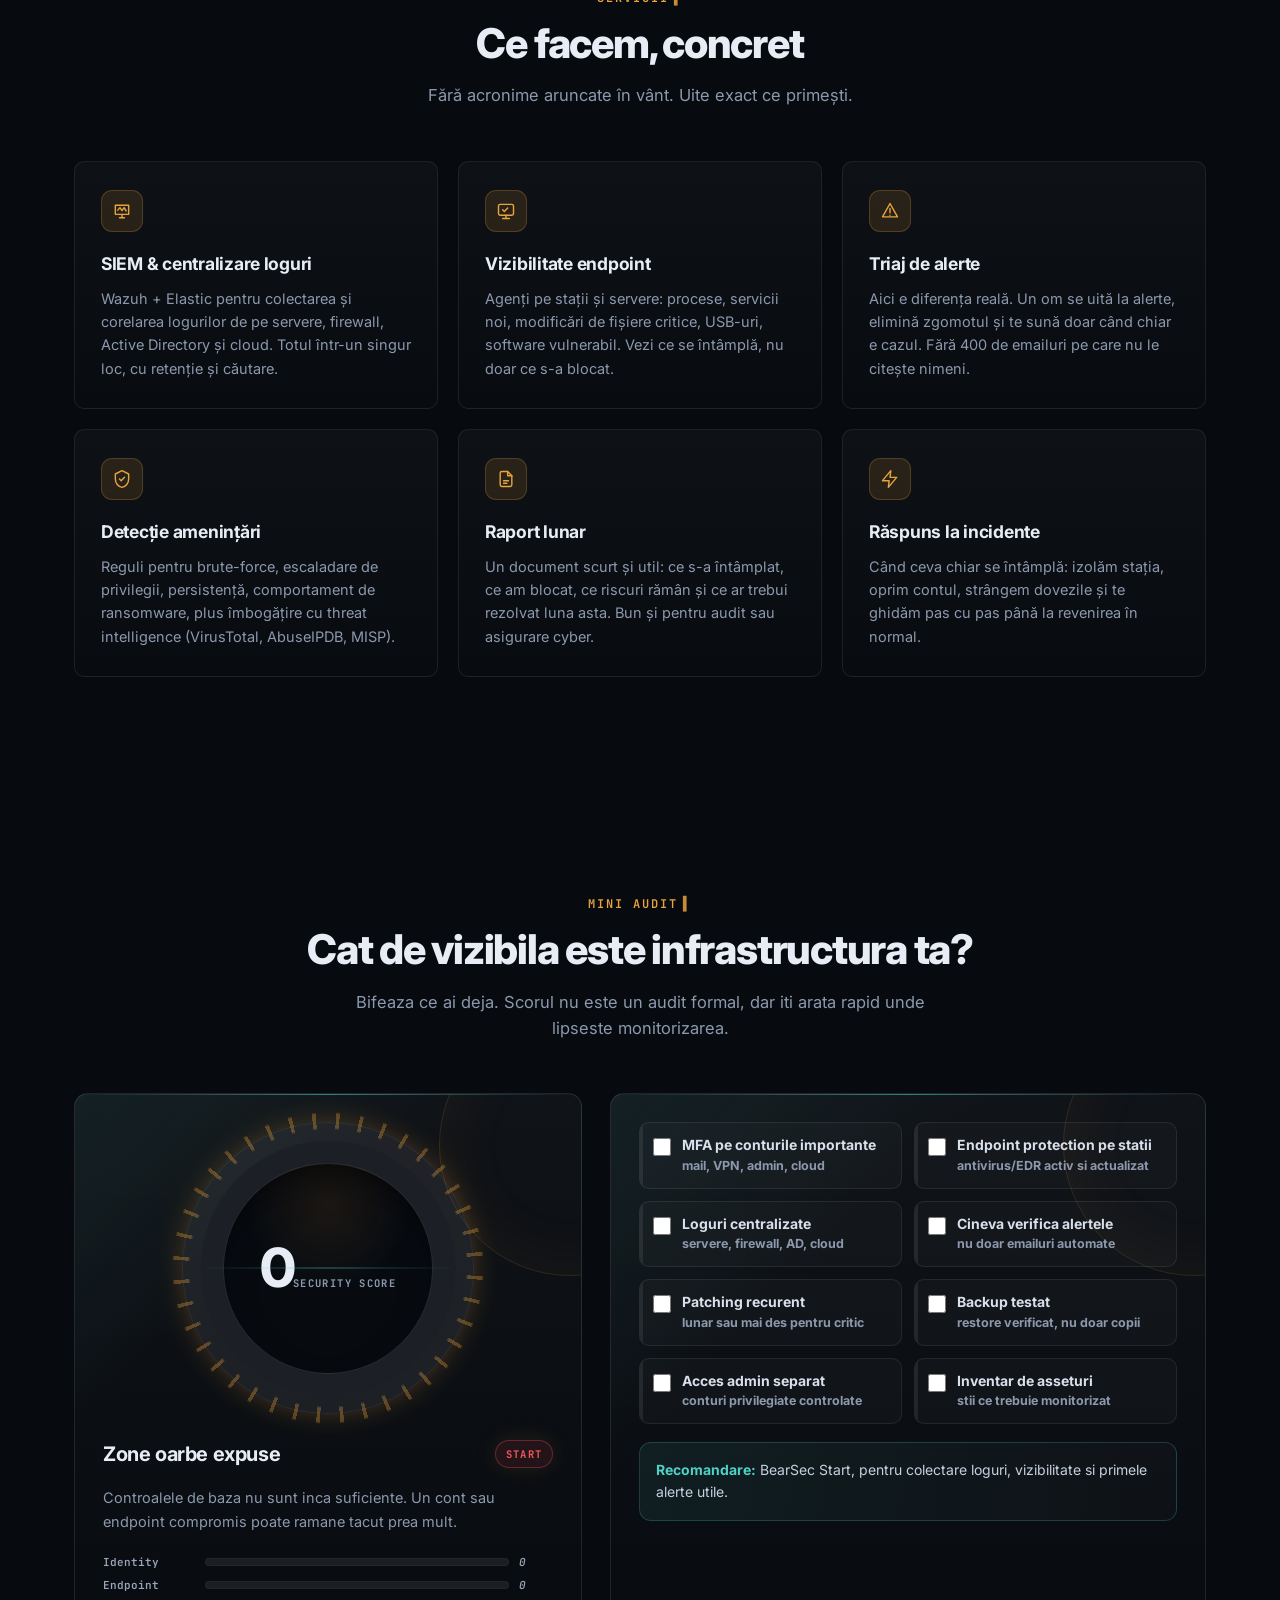
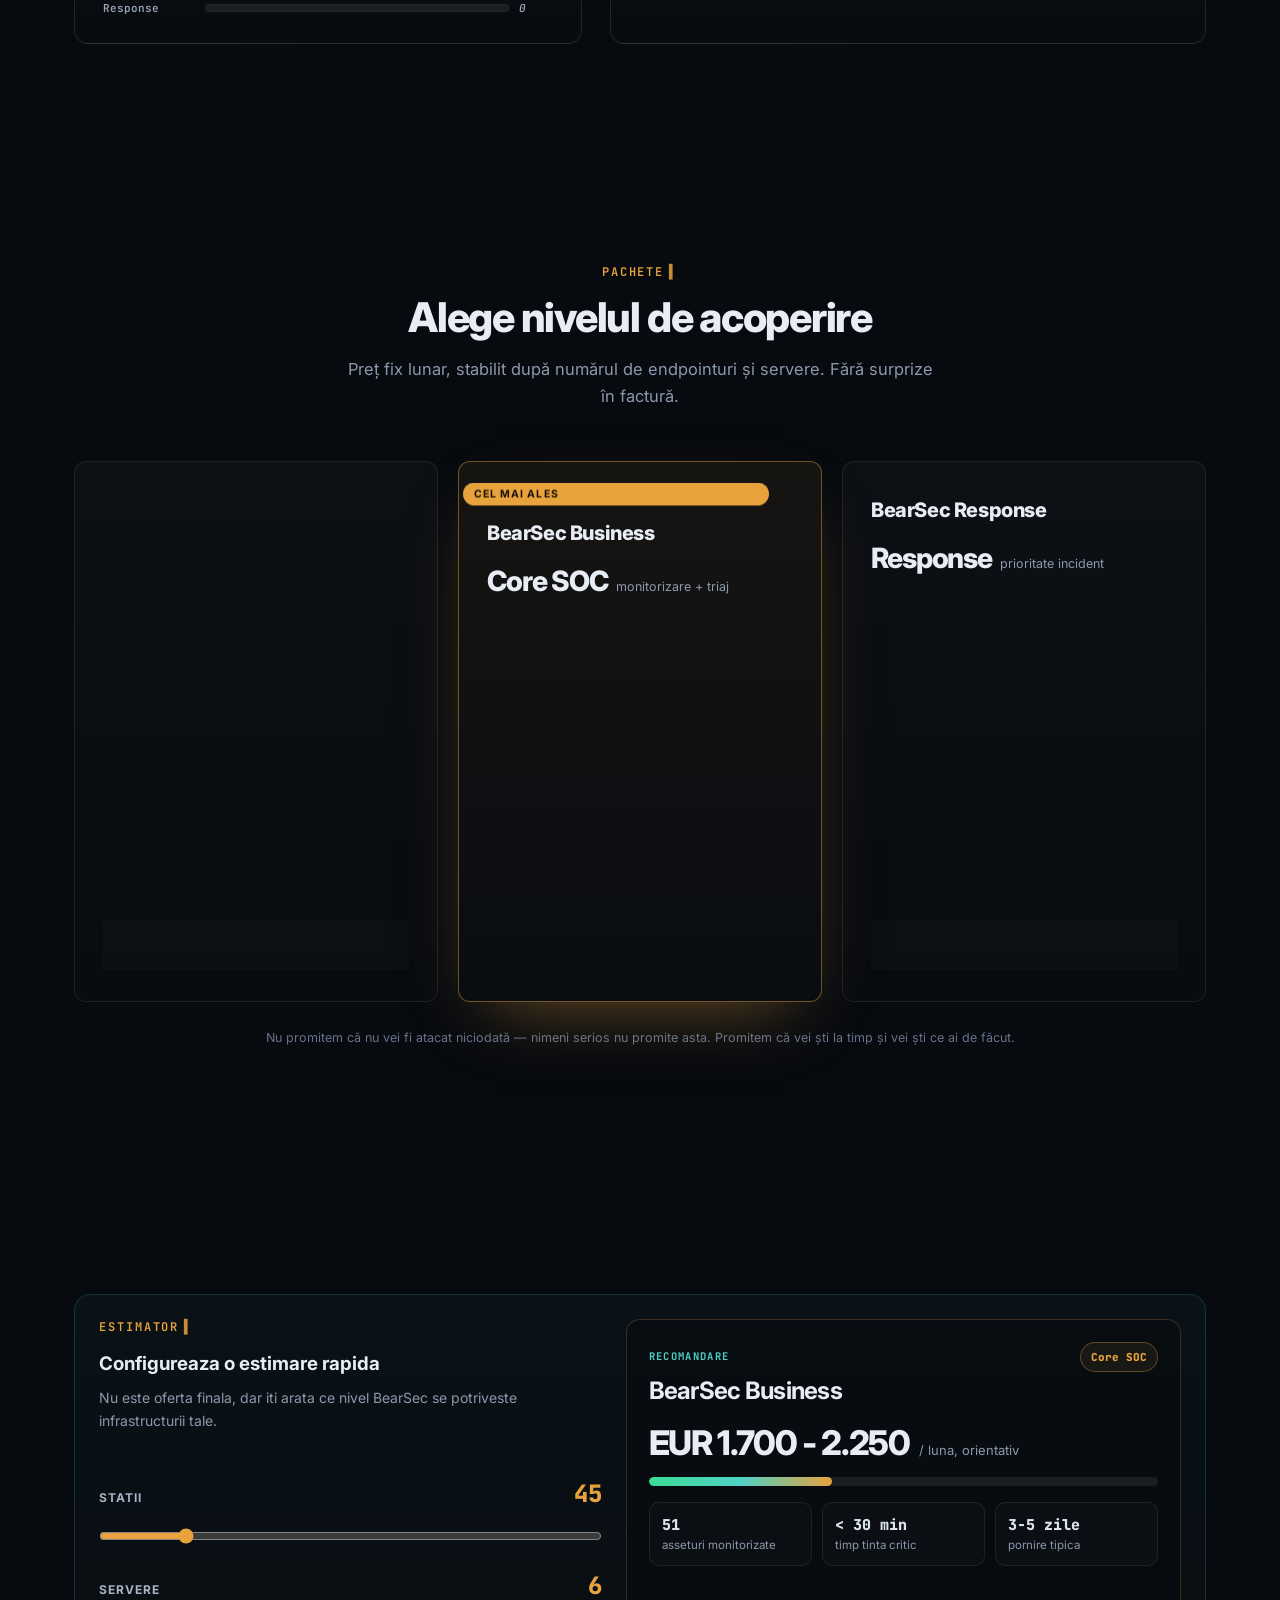
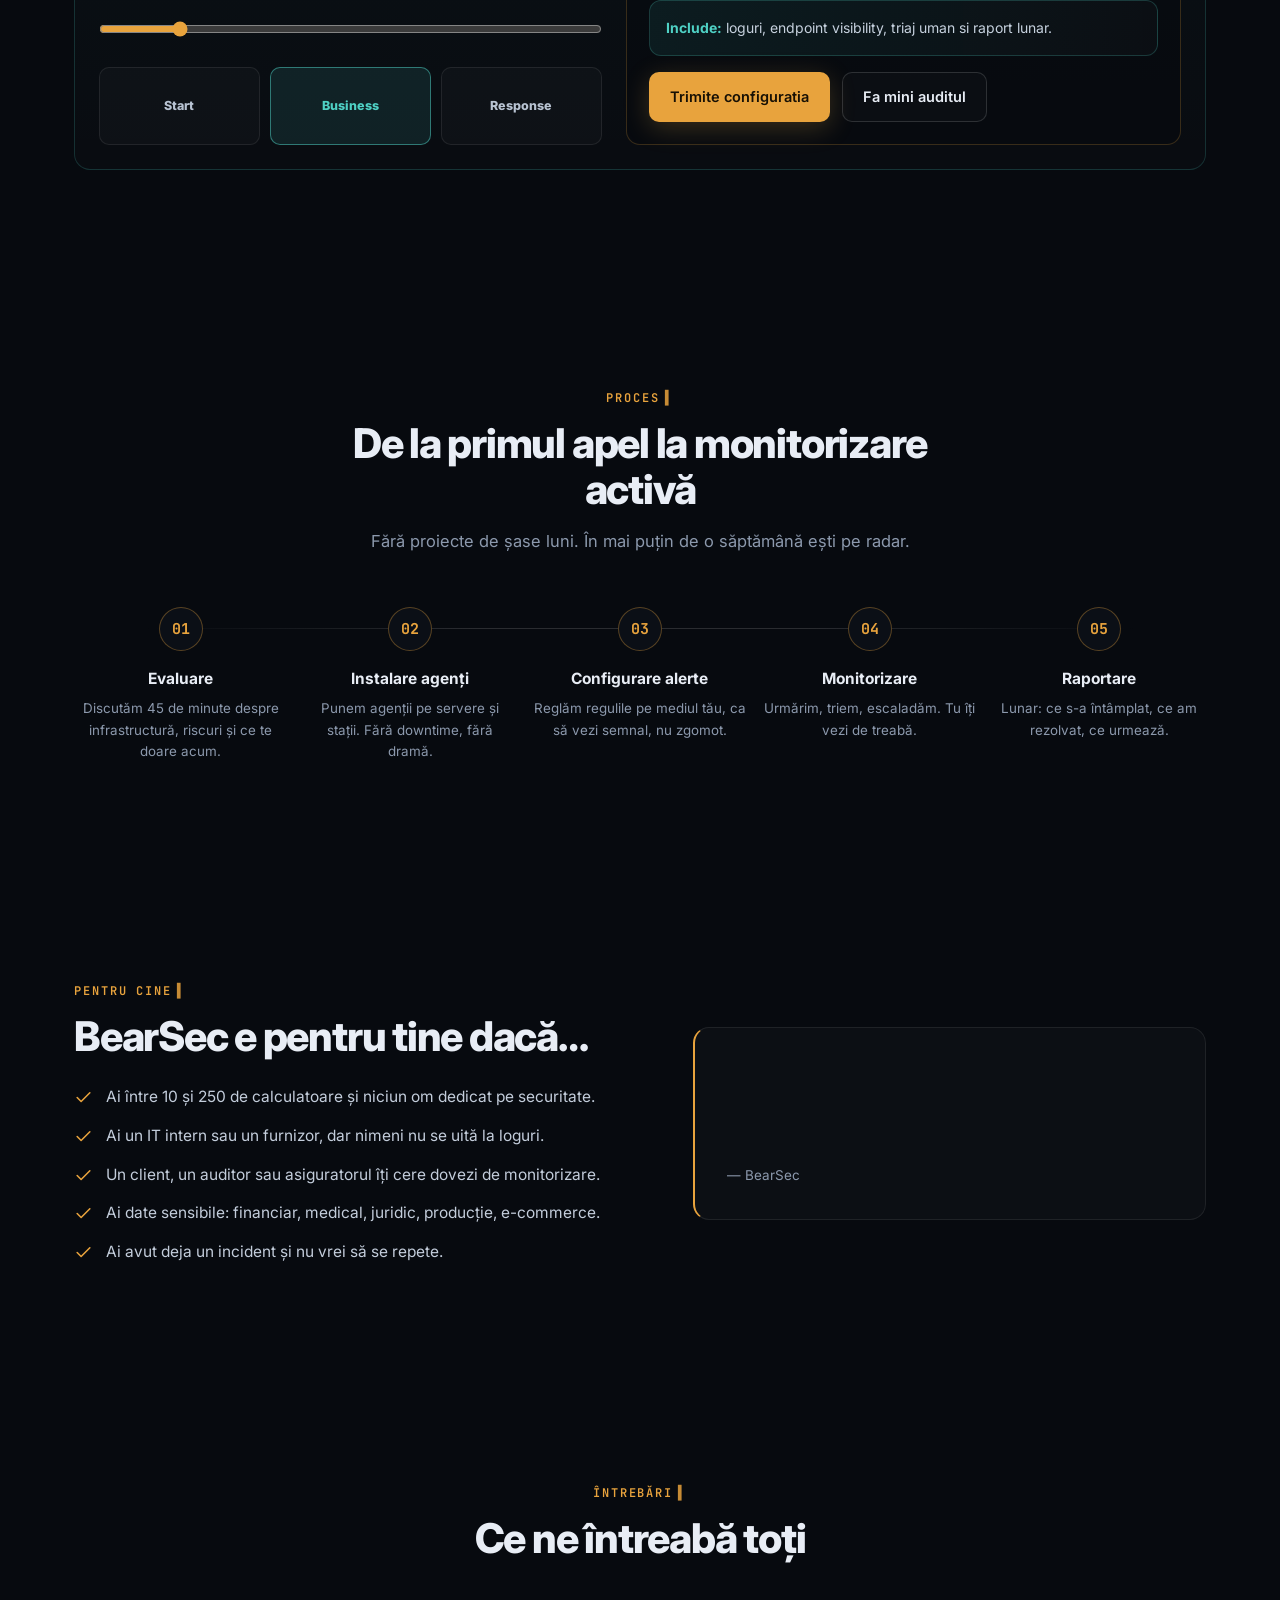
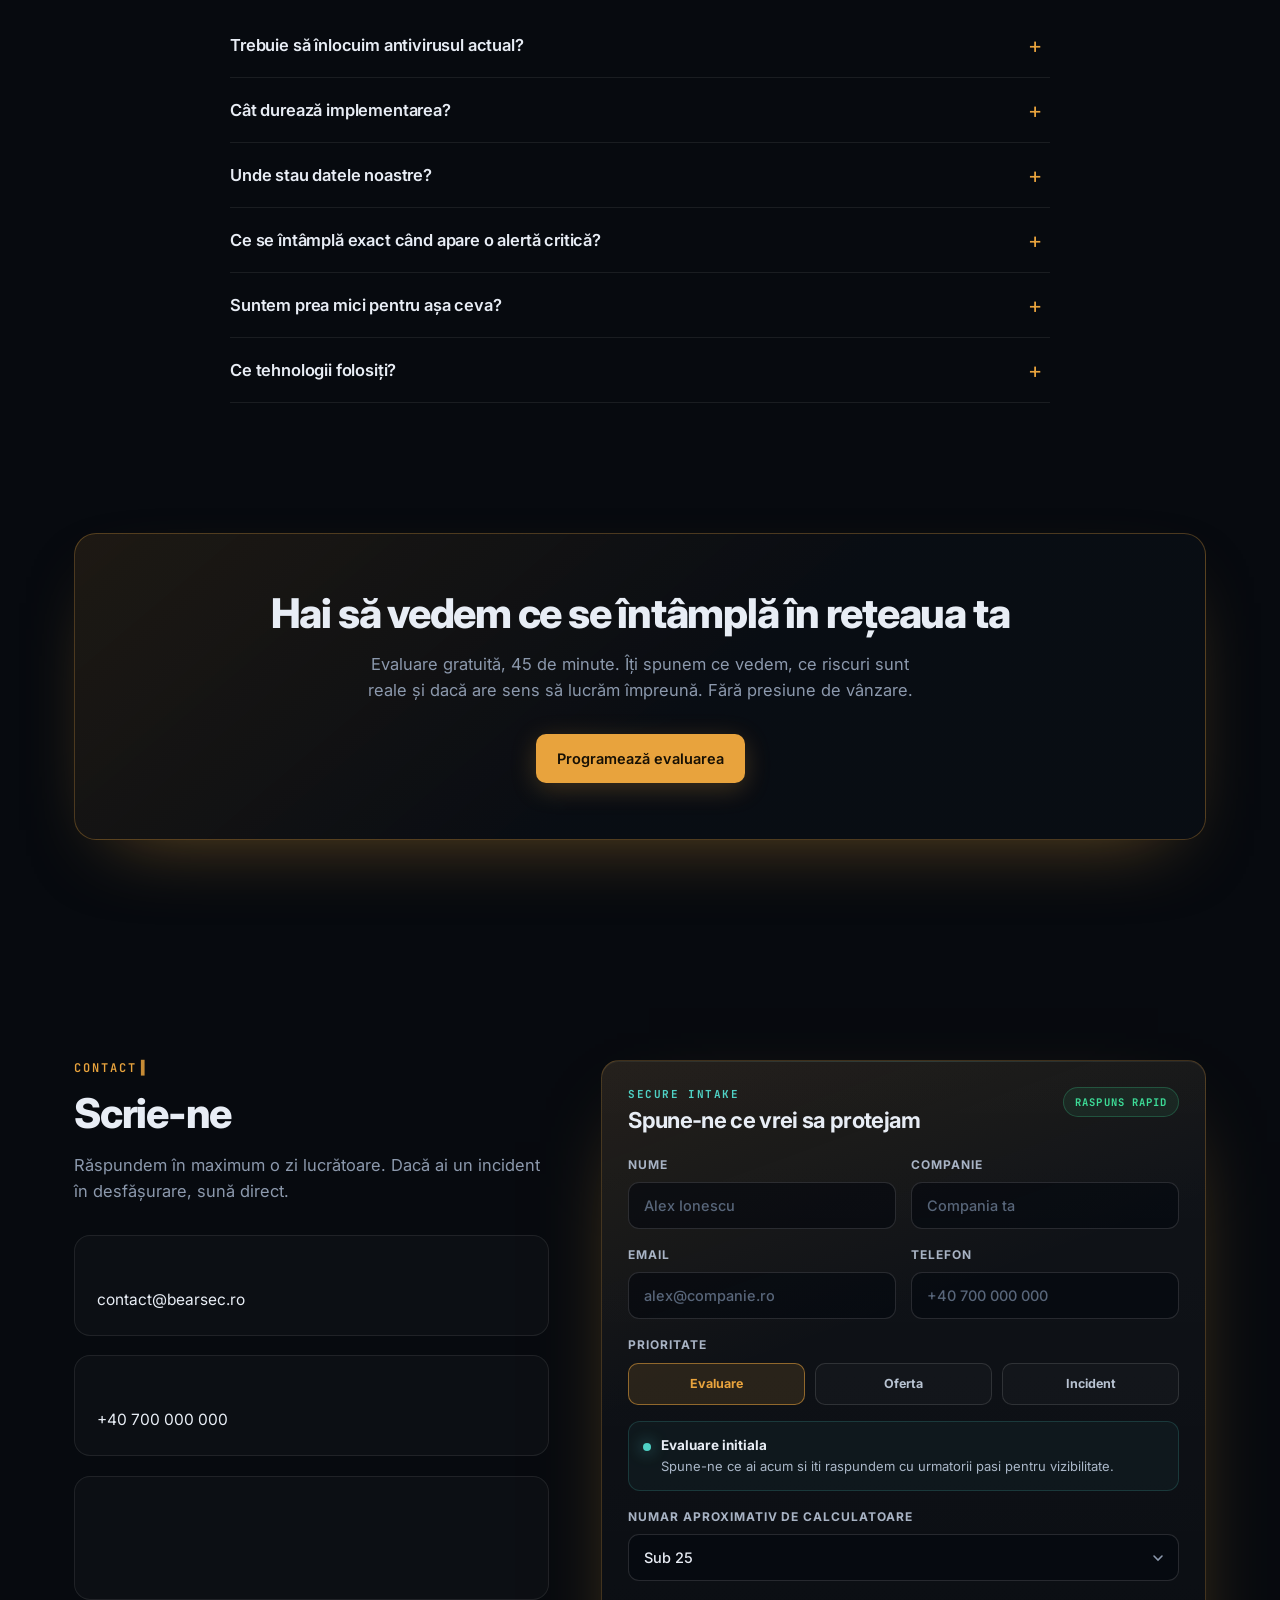
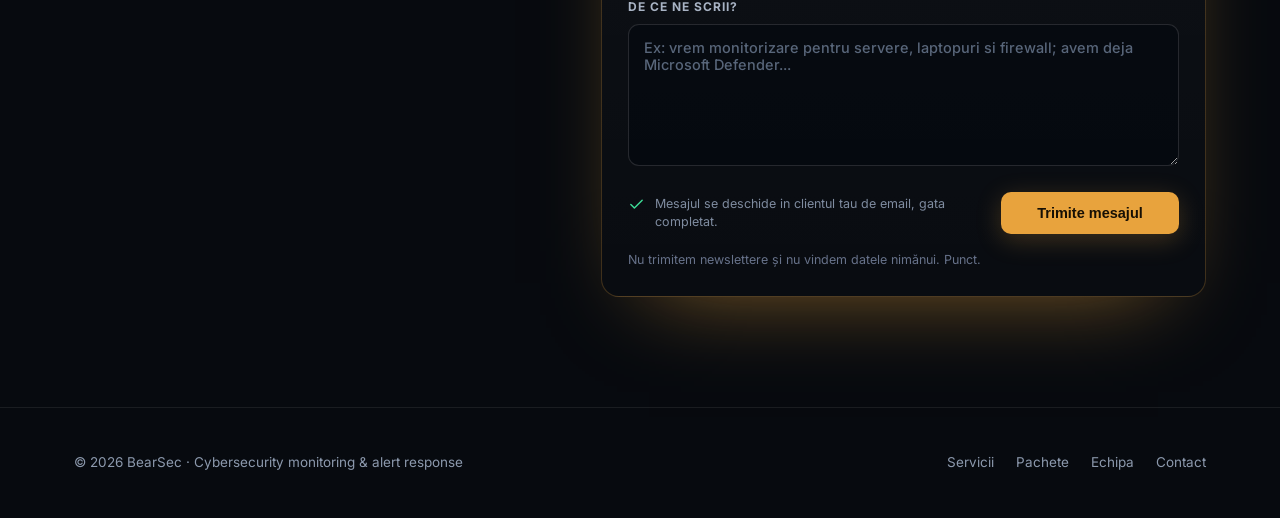
==== commit 4955f7d4: "Add bilingual team page (echipa.html), move founder profile off main page Co-Authored-By: Claude Son" ====
--- a/index.html
+++ b/index.html
@@ -40,7 +40,6 @@
       <a href="#servicii" data-i18n="nav.services">Servicii</a>
       <a href="#pachete" data-i18n="nav.packages">Pachete</a>
       <a href="#proces" data-i18n="nav.process">Proces</a>
-      <a href="#fondator" data-i18n="nav.founder">Fondator</a>
       <a href="#pentru-cine" data-i18n="nav.who">Pentru cine</a>
       <a href="#faq" data-i18n="nav.faq">Întrebări</a>
     </nav>
@@ -406,44 +405,6 @@
   </div>
 </section>
 
-<section id="fondator" class="founder">
-  <div class="wrap founder-grid">
-    <div class="founder-photo-wrap reveal">
-      <div class="founder-glow"></div>
-      <div class="founder-photo">
-        <img src="profile.jpg" alt="Constantin Ududec — Security Engineer, fondator BearSec" />
-        <div class="founder-frame"></div>
-        <div class="founder-badge"><span class="dot"></span><span data-i18n="fdr.badge">Disponibil pentru primii clienți</span></div>
-      </div>
-    </div>
-    <div class="reveal">
-      <div class="eyebrow" data-i18n="fdr.eyebrow">Fondator</div>
-      <h2 data-i18n="fdr.h2">Cine stă în spatele BearSec</h2>
-      <p class="sec-lead" style="margin-bottom:24px;max-width:640px" data-i18n="fdr.p1">Sunt <strong>Constantin Ududec</strong>, Security Engineer &amp; SOC Analyst. Din 26 august 2022 lucrez zilnic la Expertware ca analist SOC — monitorizez alerte, triez incidente reale și reglez detecțiile pe SIEM, EDR și firewall, pe infrastructuri de producție. BearSec e felul în care aduc aceeași disciplină operațională la firme mici și mijlocii care nu-și permit un SOC intern cu ture 24/7.</p>
-      <div class="g-stats" style="margin:0 0 8px">
-        <div><b>4</b><span data-i18n="fdr.s1">ani în operațiuni de securitate</span></div>
-        <div><b>10+</b><span data-i18n="fdr.s2">platforme SIEM / EDR / SOAR</span></div>
-        <div><b>14+</b><span data-i18n="fdr.s3">certificări în cybersecurity</span></div>
-      </div>
-      <div class="founder-chips">
-        <span class="chip">Wazuh</span><span class="chip">Microsoft Defender</span><span class="chip">CrowdStrike Falcon</span>
-        <span class="chip">SentinelOne</span><span class="chip">Cortex XSOAR</span><span class="chip">TheHive</span>
-        <span class="chip">Exabeam</span><span class="chip">Security Onion</span>
-      </div>
-      <div class="founder-certs">
-        <div class="founder-cert"><svg viewBox="0 0 24 24"><path d="M4 12l5 5L20 6"/></svg><span data-i18n="fdr.c1">Fortinet Certified Cybersecurity Associate &amp; FortiGate 7.6 Operator</span></div>
-        <div class="founder-cert"><svg viewBox="0 0 24 24"><path d="M4 12l5 5L20 6"/></svg><span data-i18n="fdr.c2">Cisco Certified CyberOps Associate</span></div>
-        <div class="founder-cert"><svg viewBox="0 0 24 24"><path d="M4 12l5 5L20 6"/></svg><span data-i18n="fdr.c3">Microsoft Security, Compliance &amp; Identity Fundamentals</span></div>
-        <div class="founder-cert"><svg viewBox="0 0 24 24"><path d="M4 12l5 5L20 6"/></svg><span data-i18n="fdr.c4">Exabeam Advanced Analytics &amp; Rule Tuning (4 certificări)</span></div>
-      </div>
-      <div class="cta-row" style="margin-top:28px">
-        <a href="https://constantinududec20-droid.github.io/portofolio/" target="_blank" rel="noopener" class="btn btn-ghost" data-i18n="fdr.cta">Vezi CV-ul complet</a>
-        <a href="#contact" class="btn btn-primary" data-i18n="nav.cta">Cere o evaluare</a>
-      </div>
-    </div>
-  </div>
-</section>
-
 <section id="pentru-cine">
   <div class="wrap aud">
     <div class="reveal">
@@ -601,6 +562,7 @@
     <div class="foot-links">
       <a href="#servicii" data-i18n="nav.services">Servicii</a>
       <a href="#pachete" data-i18n="nav.packages">Pachete</a>
+      <a href="echipa.html">Echipa</a>
       <a href="#contact" data-i18n="nav.contact">Contact</a>
     </div>
   </div>
--- a/css/style.css
+++ b/css/style.css
@@ -685,6 +685,11 @@
     #battle{height:380px}
     .battle-hint{display:none}
     .hud b{font-size:16px}
+    .battle-video{width:min(48%,220px);top:46%}
+  }
+  @media(max-width:480px){
+    #battle{height:320px}
+    .battle-video{width:min(56%,190px)}
   }
 
   /* ===== GUARDIAN / BEAR ===== */
@@ -738,6 +743,10 @@
   .g-stats div b{display:block;font:800 26px var(--font);color:var(--accent);letter-spacing:-.02em}
   .g-stats div span{font-size:13px;color:var(--muted)}
   @media(max-width:980px){.guardian{grid-template-columns:1fr;gap:36px}.bear-stage{min-height:340px;order:-1}}
+  @media(max-width:480px){
+    .bear-stage{min-height:280px}
+    .guardian-video{width:min(74%,260px)}
+  }
   @media(prefers-reduced-motion:reduce){*{animation:none!important}}
 
   .reveal{opacity:0;transform:translateY(24px);transition:opacity .7s cubic-bezier(.2,.7,.3,1),transform .7s cubic-bezier(.2,.7,.3,1)}
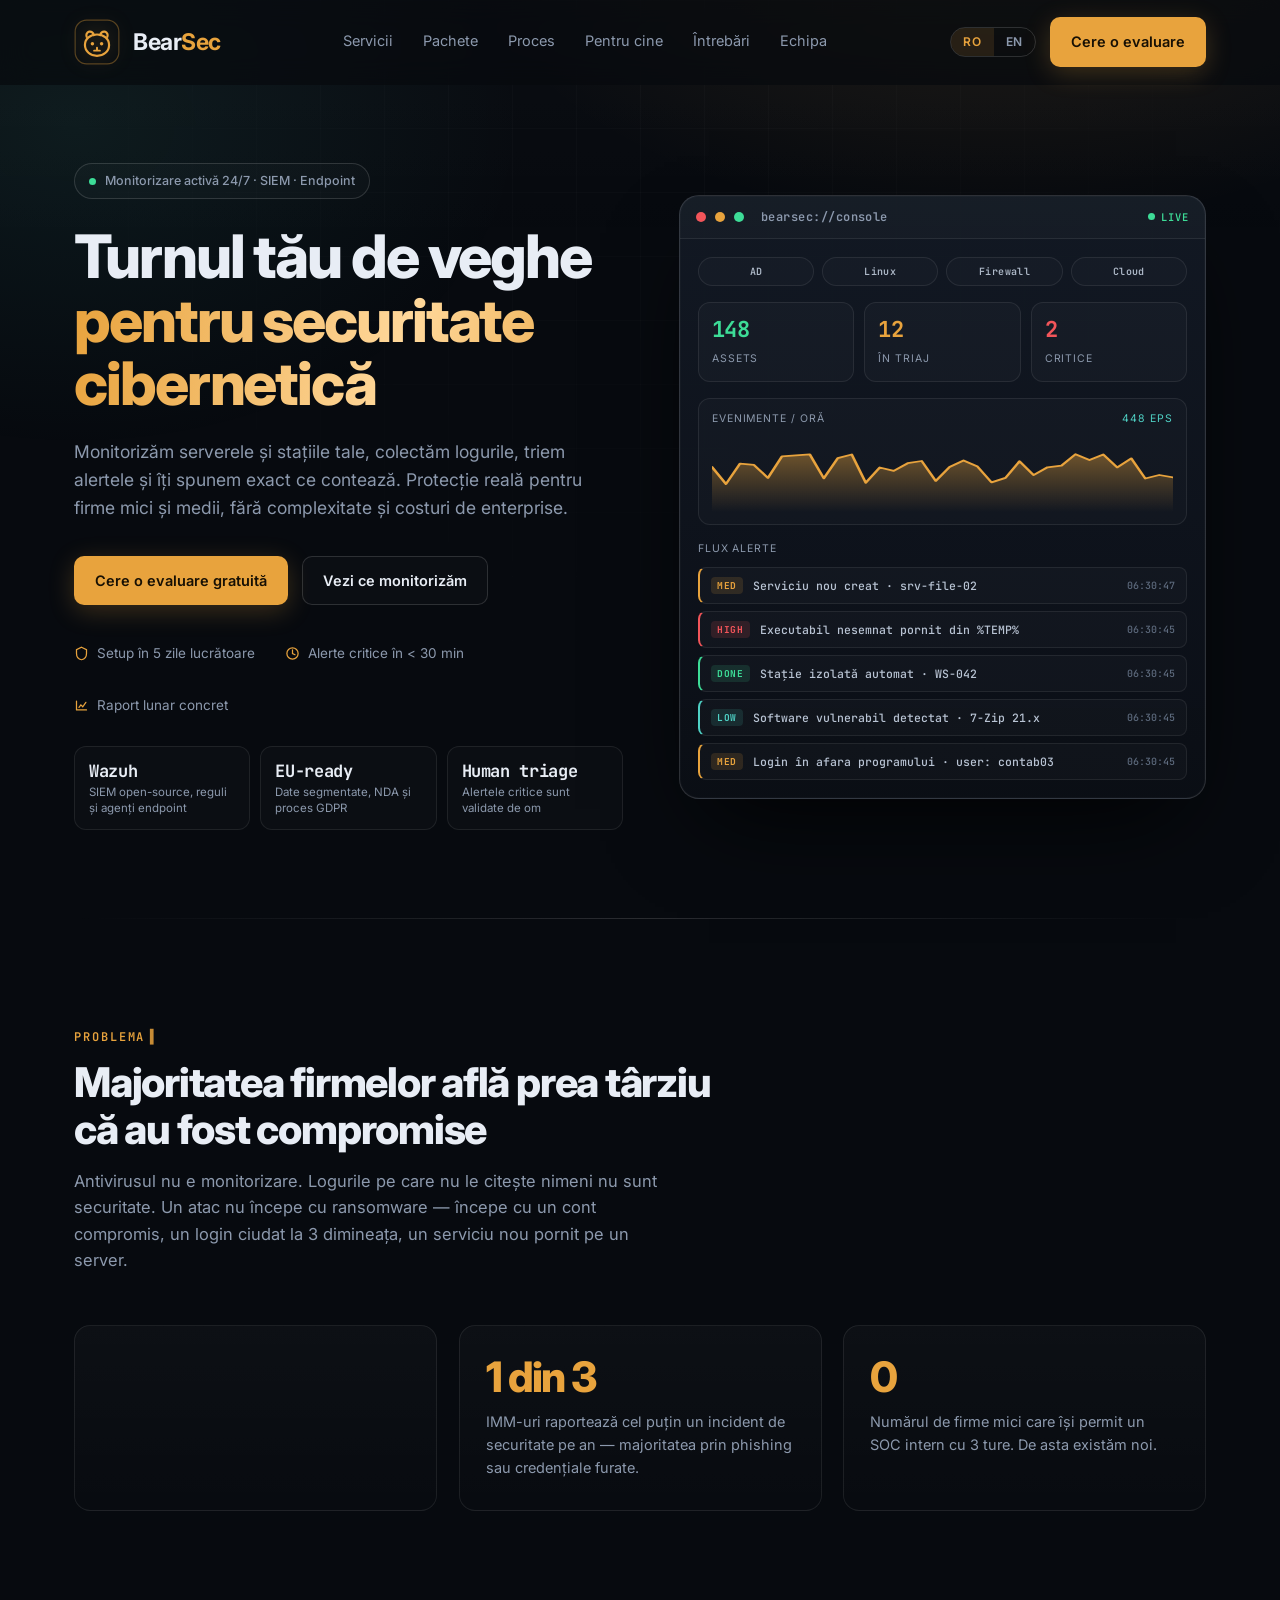
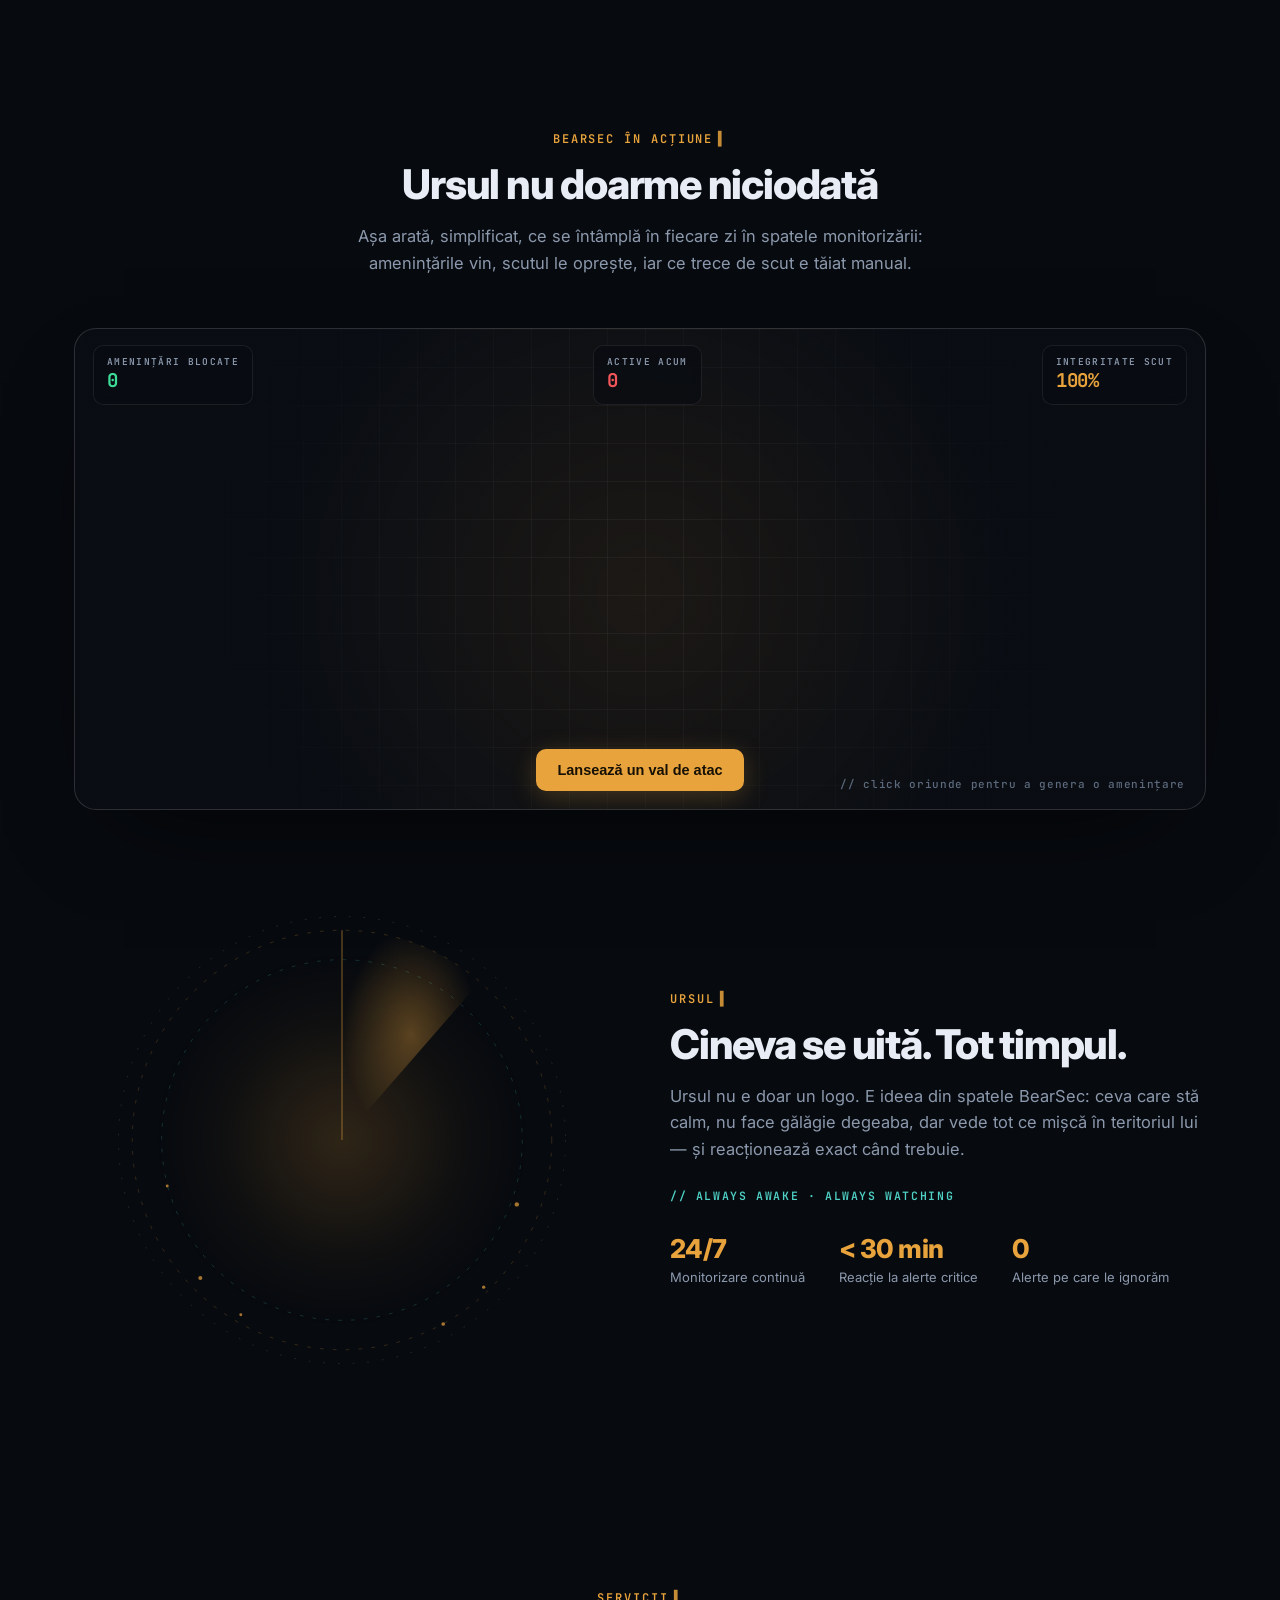
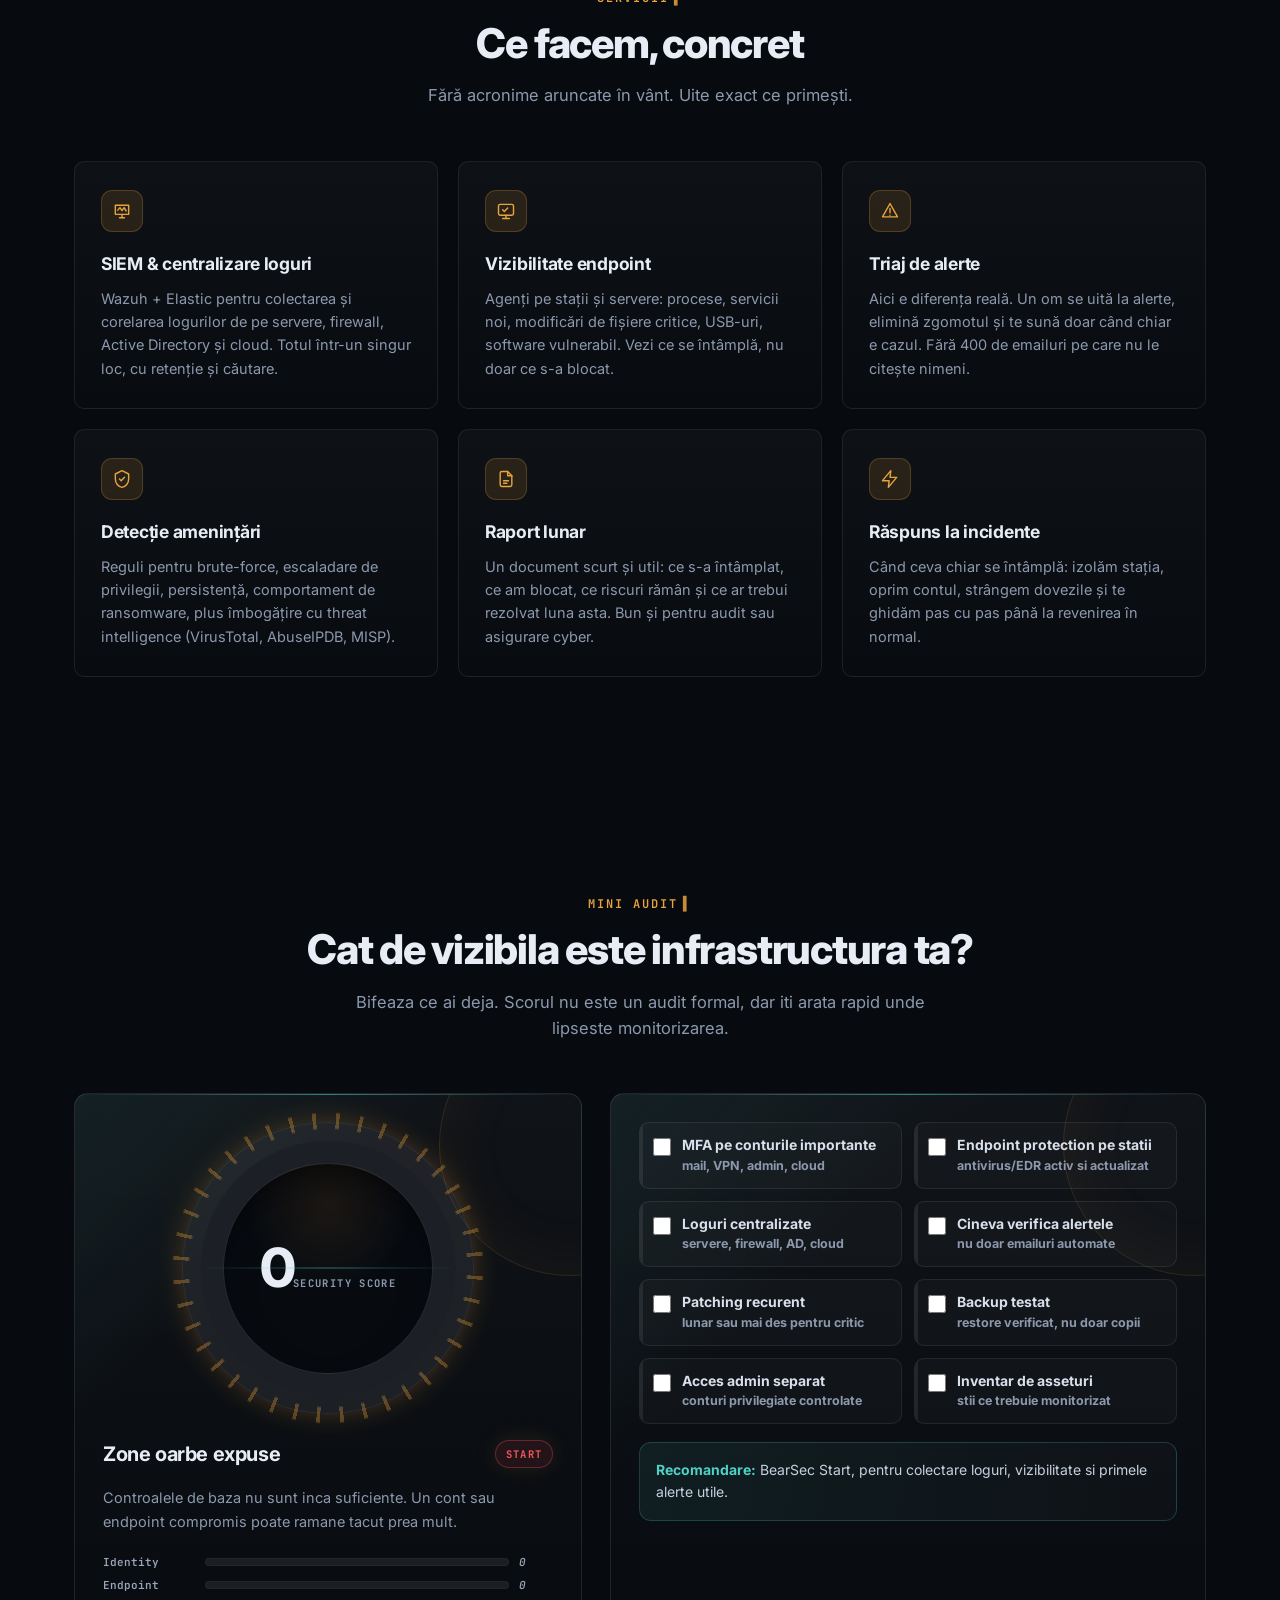
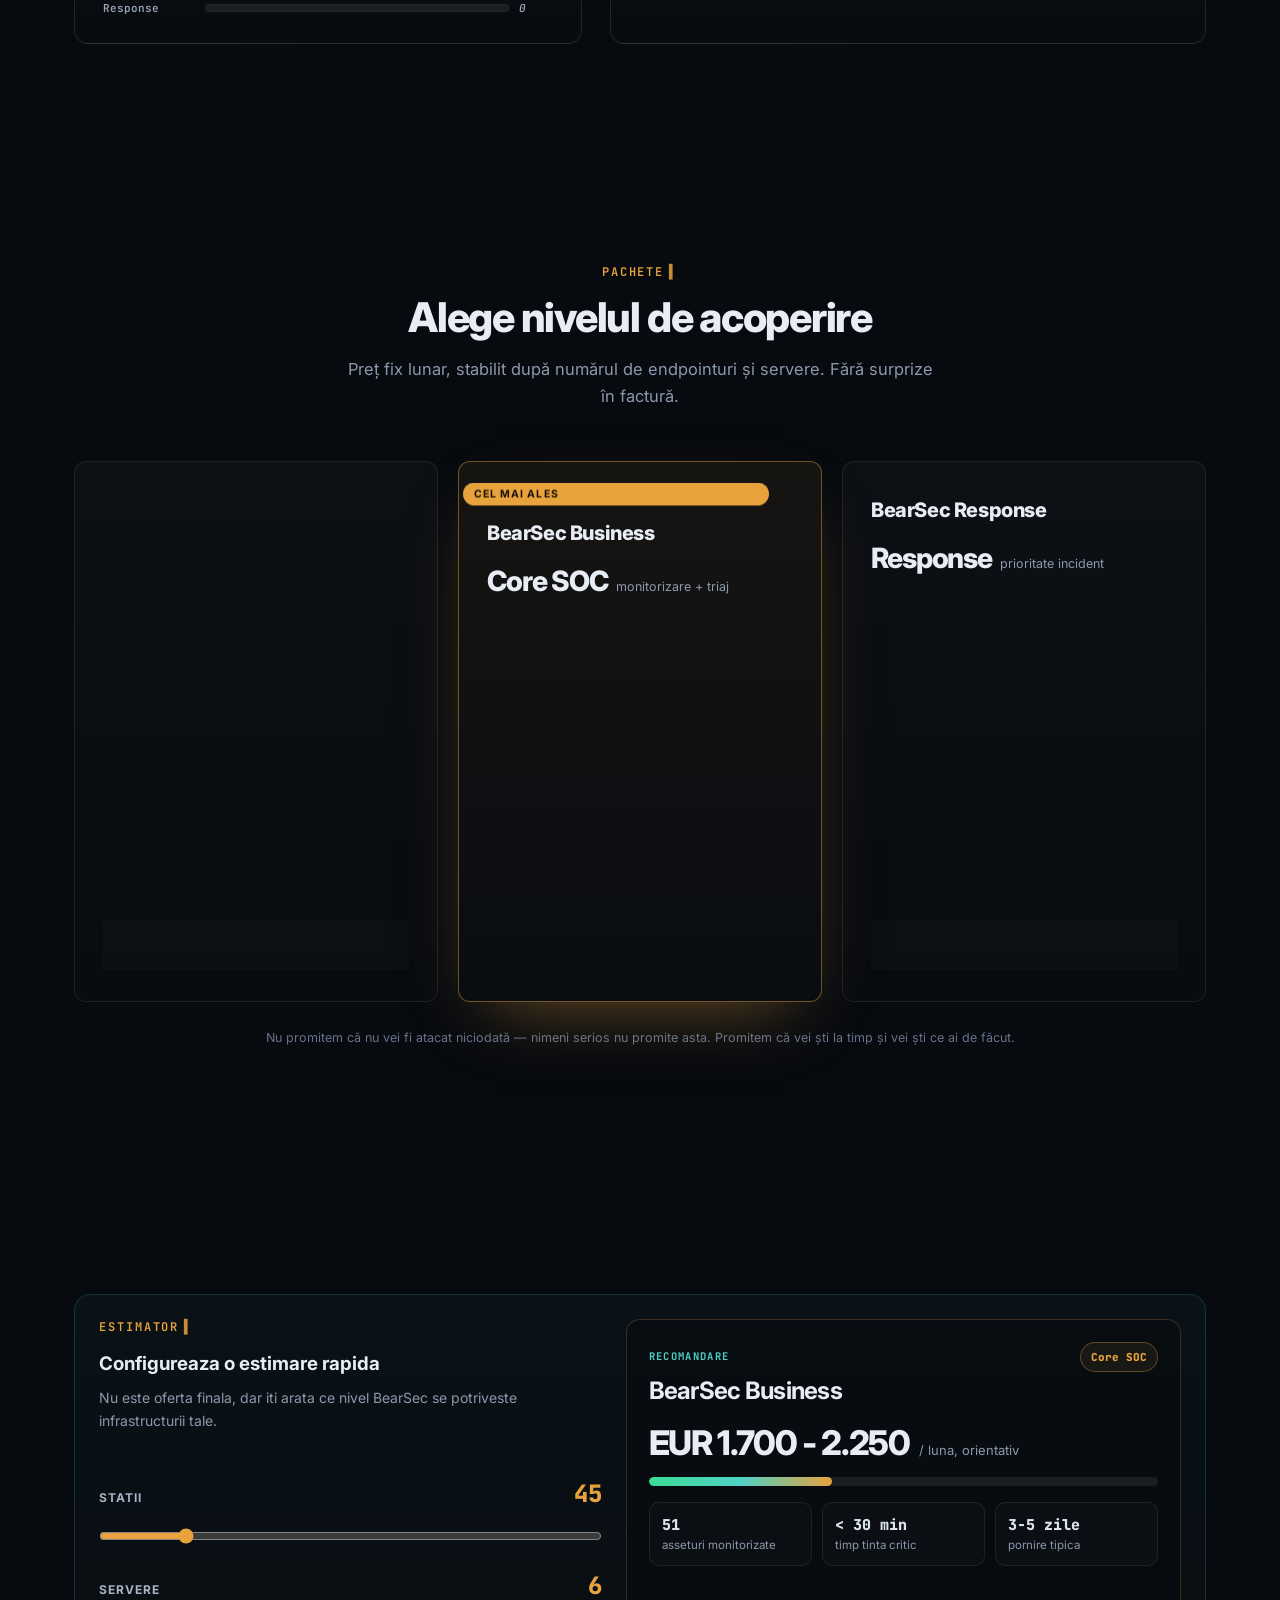
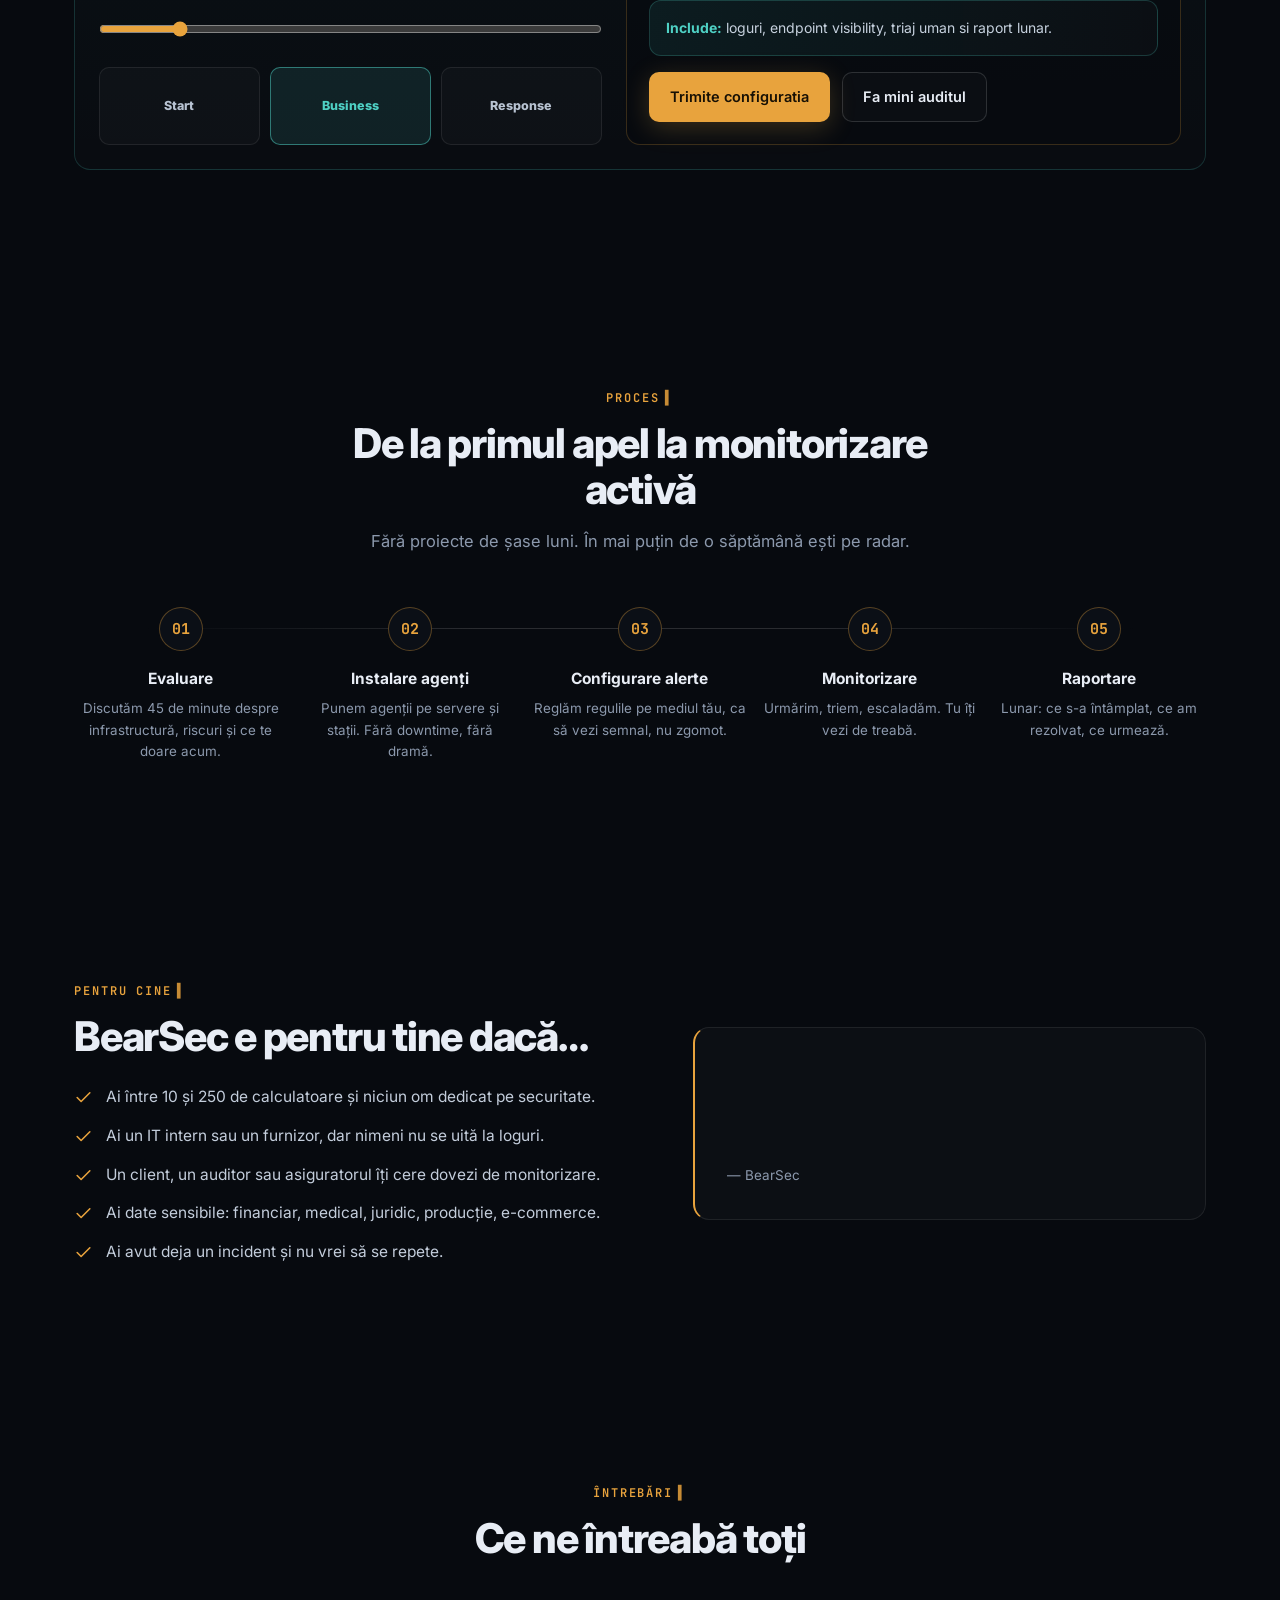
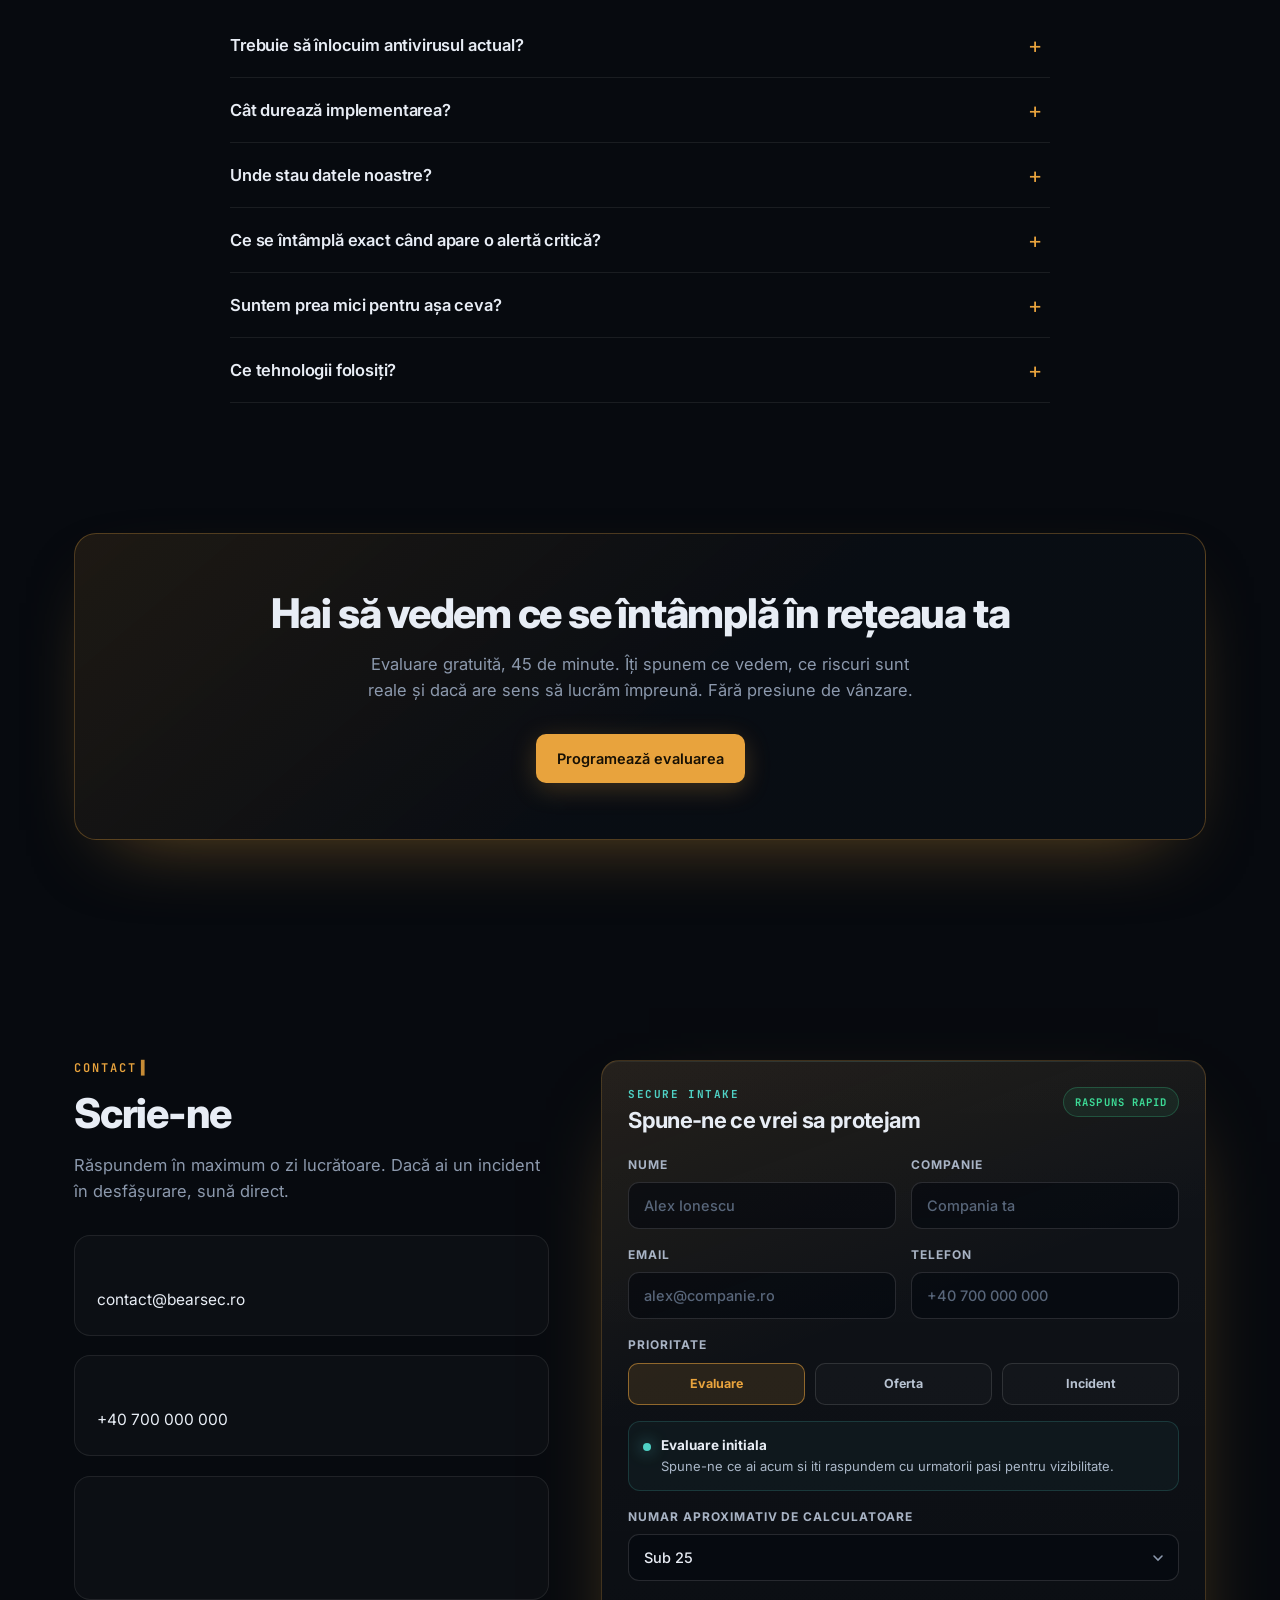
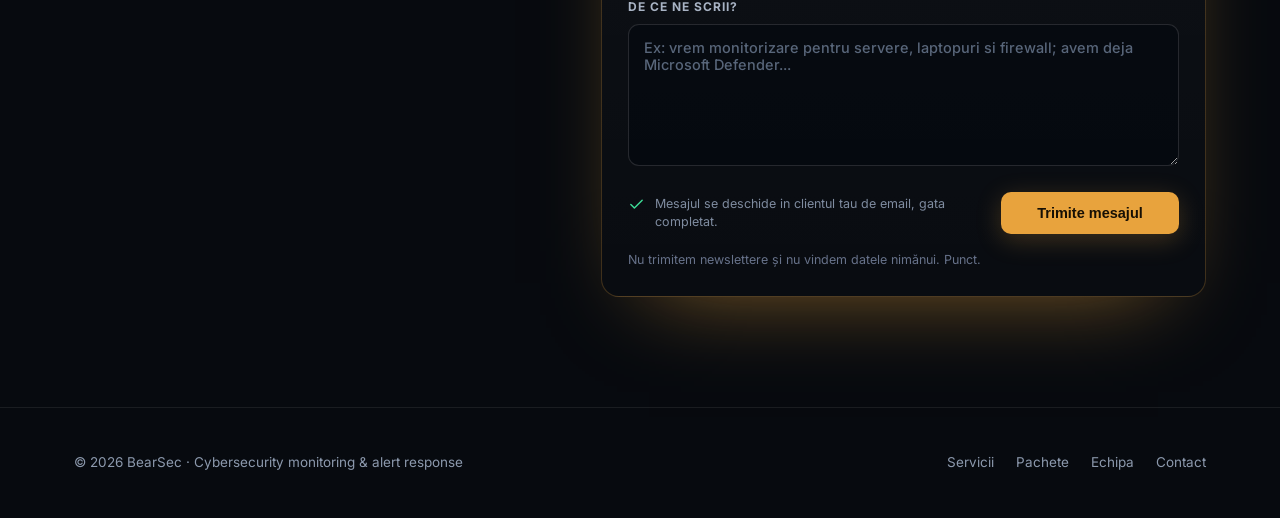
==== commit 0e6bcb78: "Sync nav across pages, add team link to header, fix chip language consistency Co-Authored-By: Claude" ====
--- a/index.html
+++ b/index.html
@@ -42,6 +42,7 @@
       <a href="#proces" data-i18n="nav.process">Proces</a>
       <a href="#pentru-cine" data-i18n="nav.who">Pentru cine</a>
       <a href="#faq" data-i18n="nav.faq">Întrebări</a>
+      <a href="echipa.html" data-i18n="nav.team">Echipa</a>
     </nav>
     <div class="nav-right">
       <div class="lang">
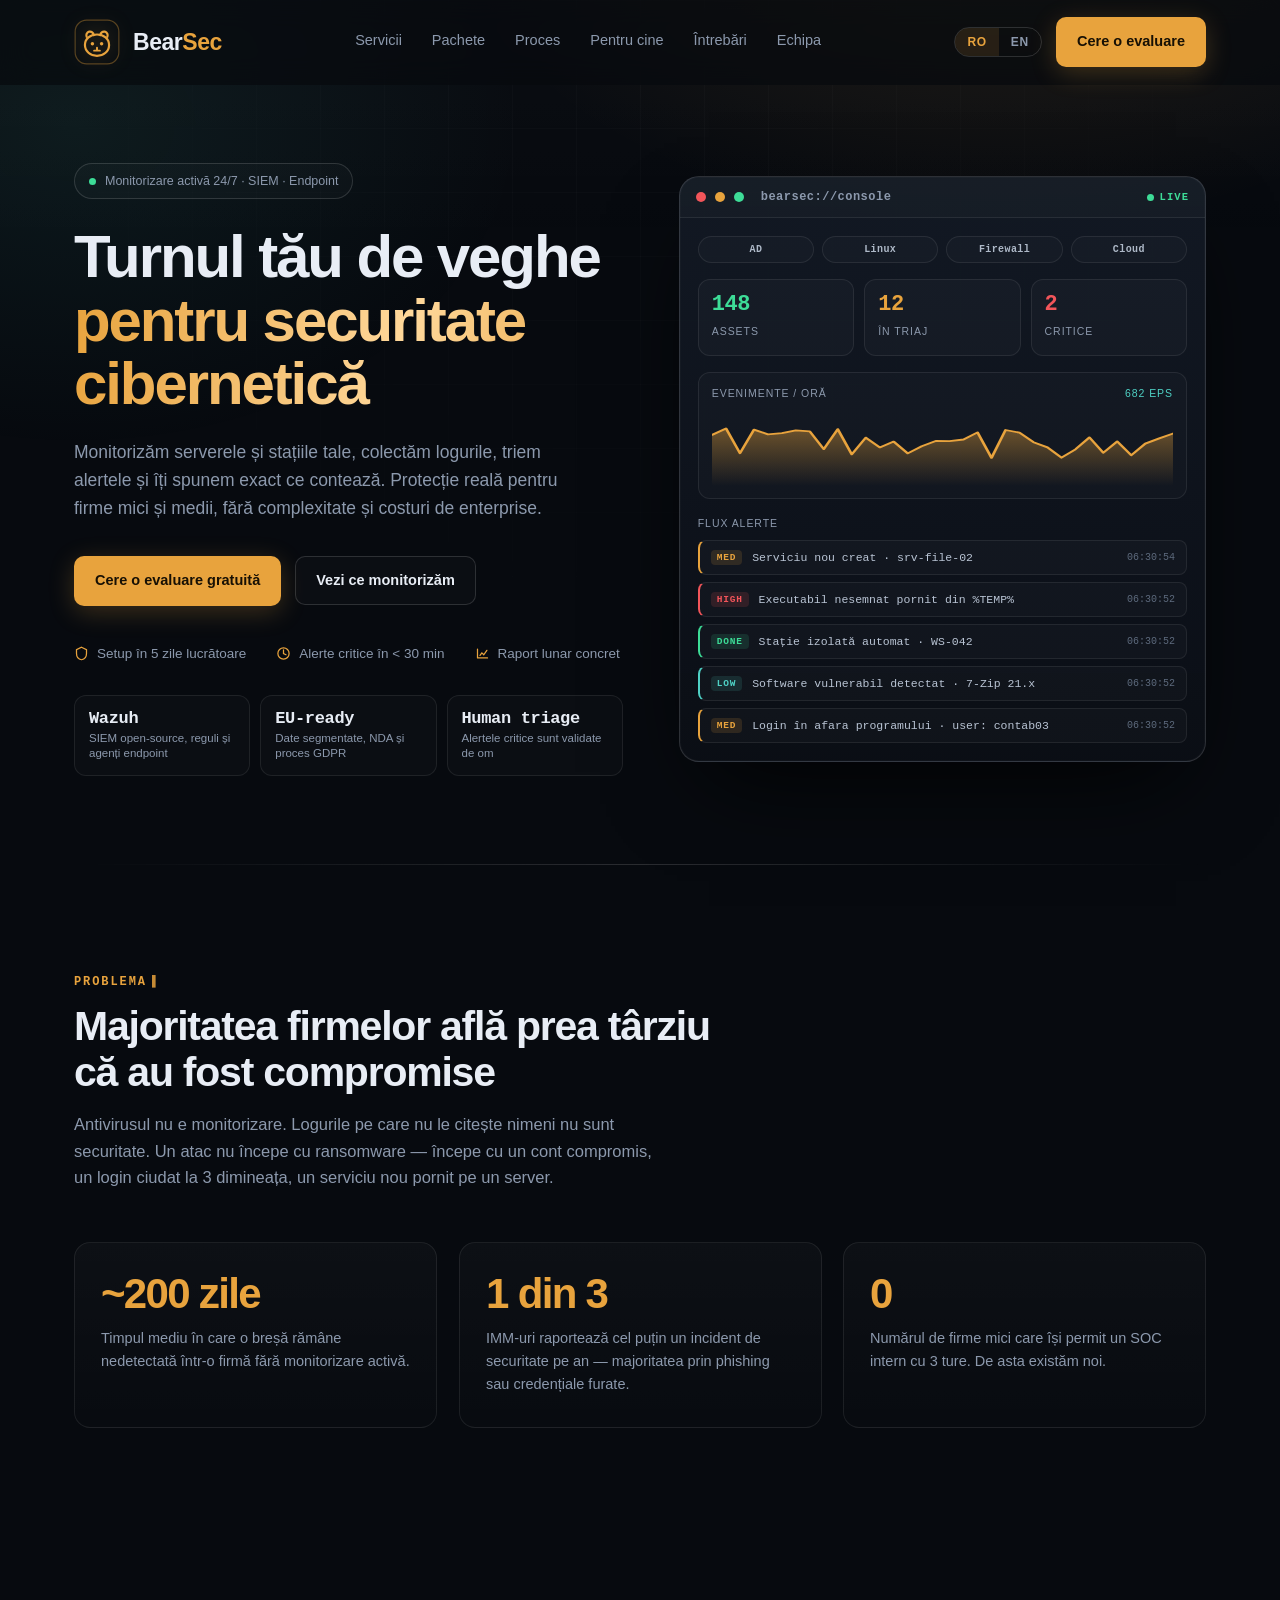
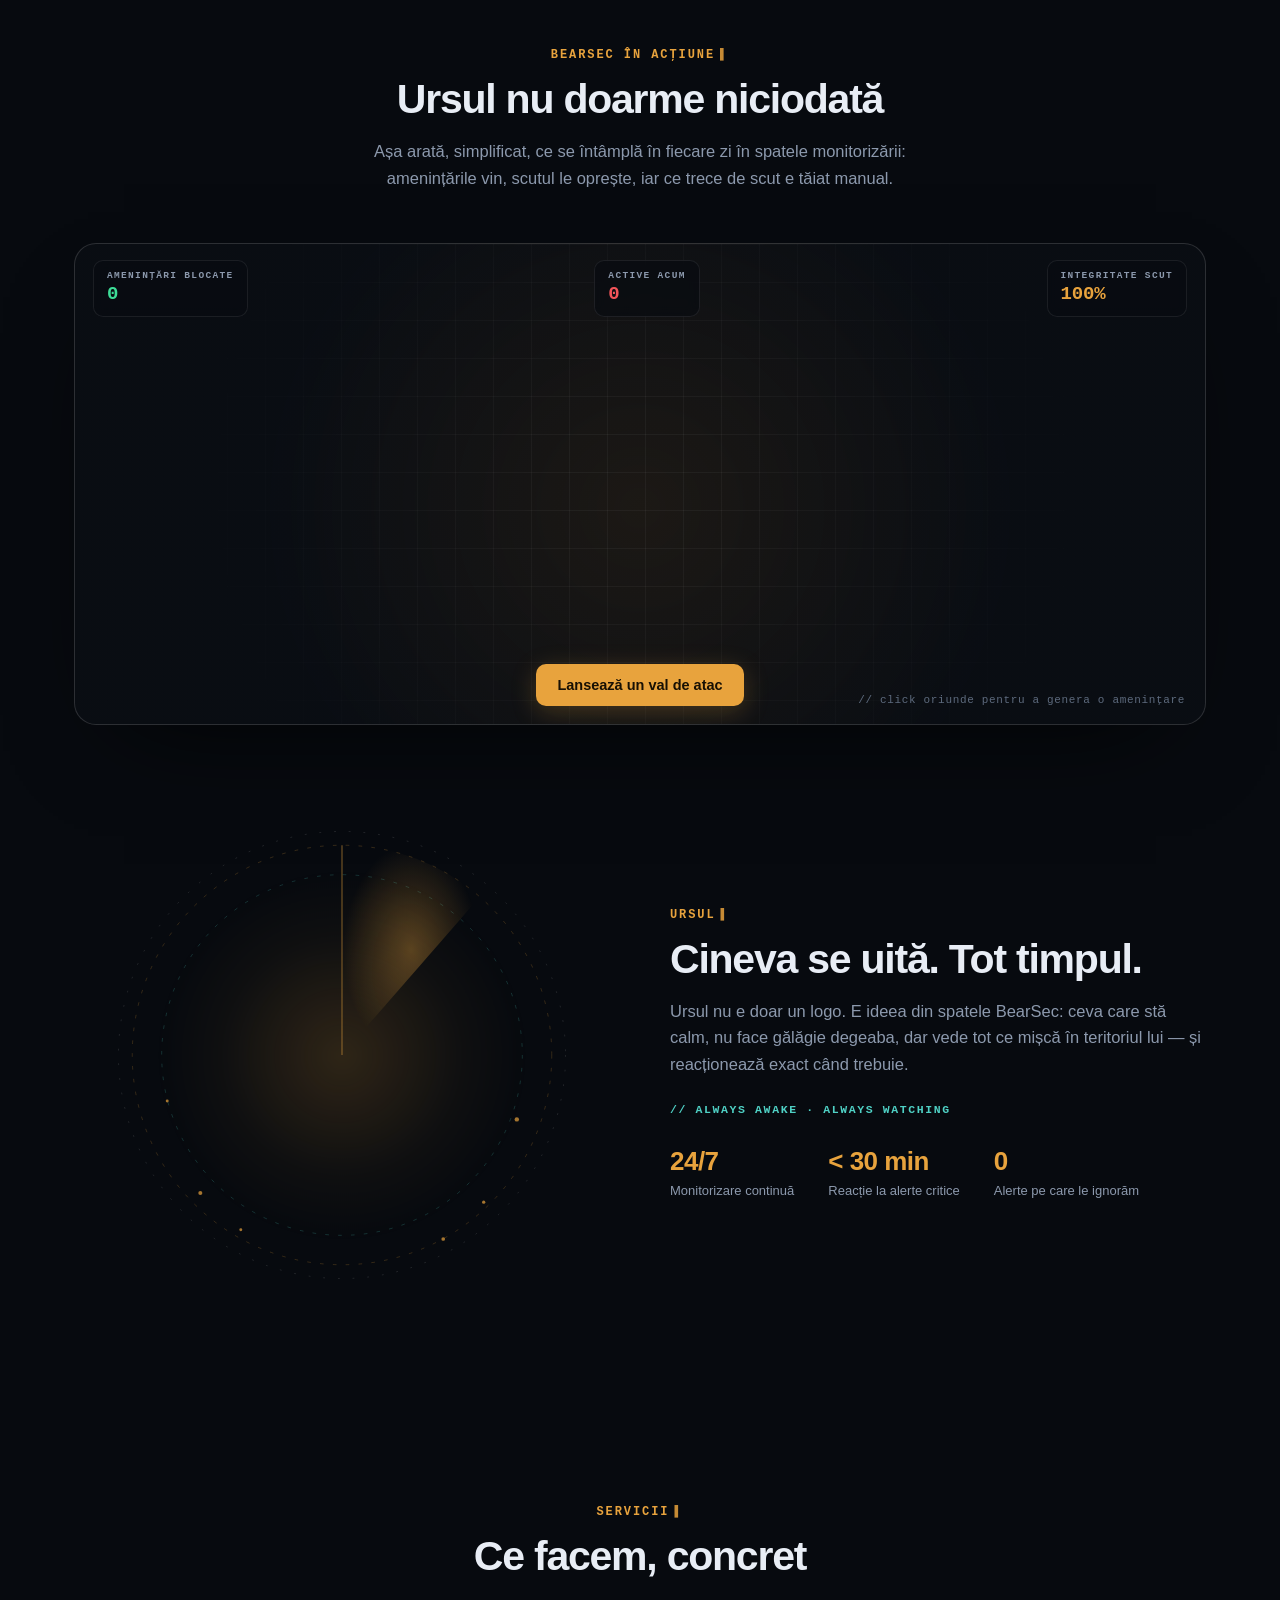
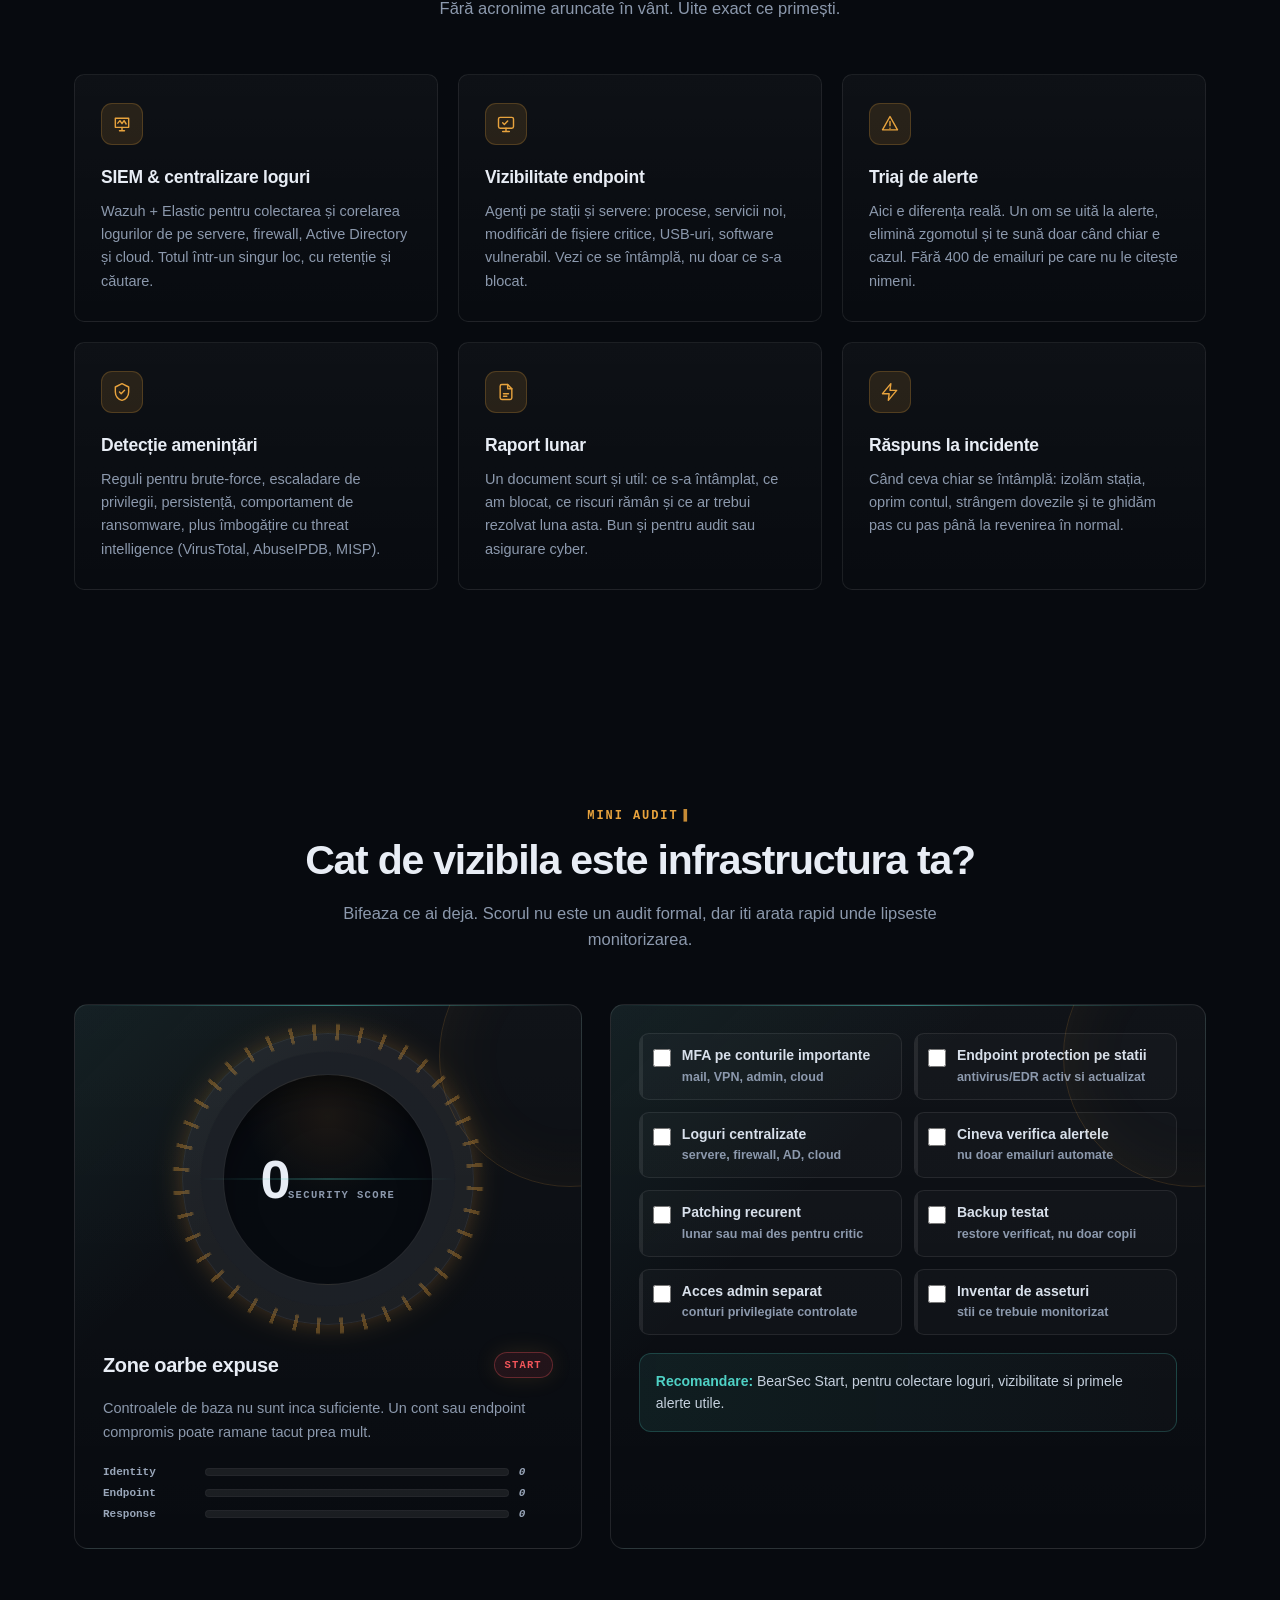
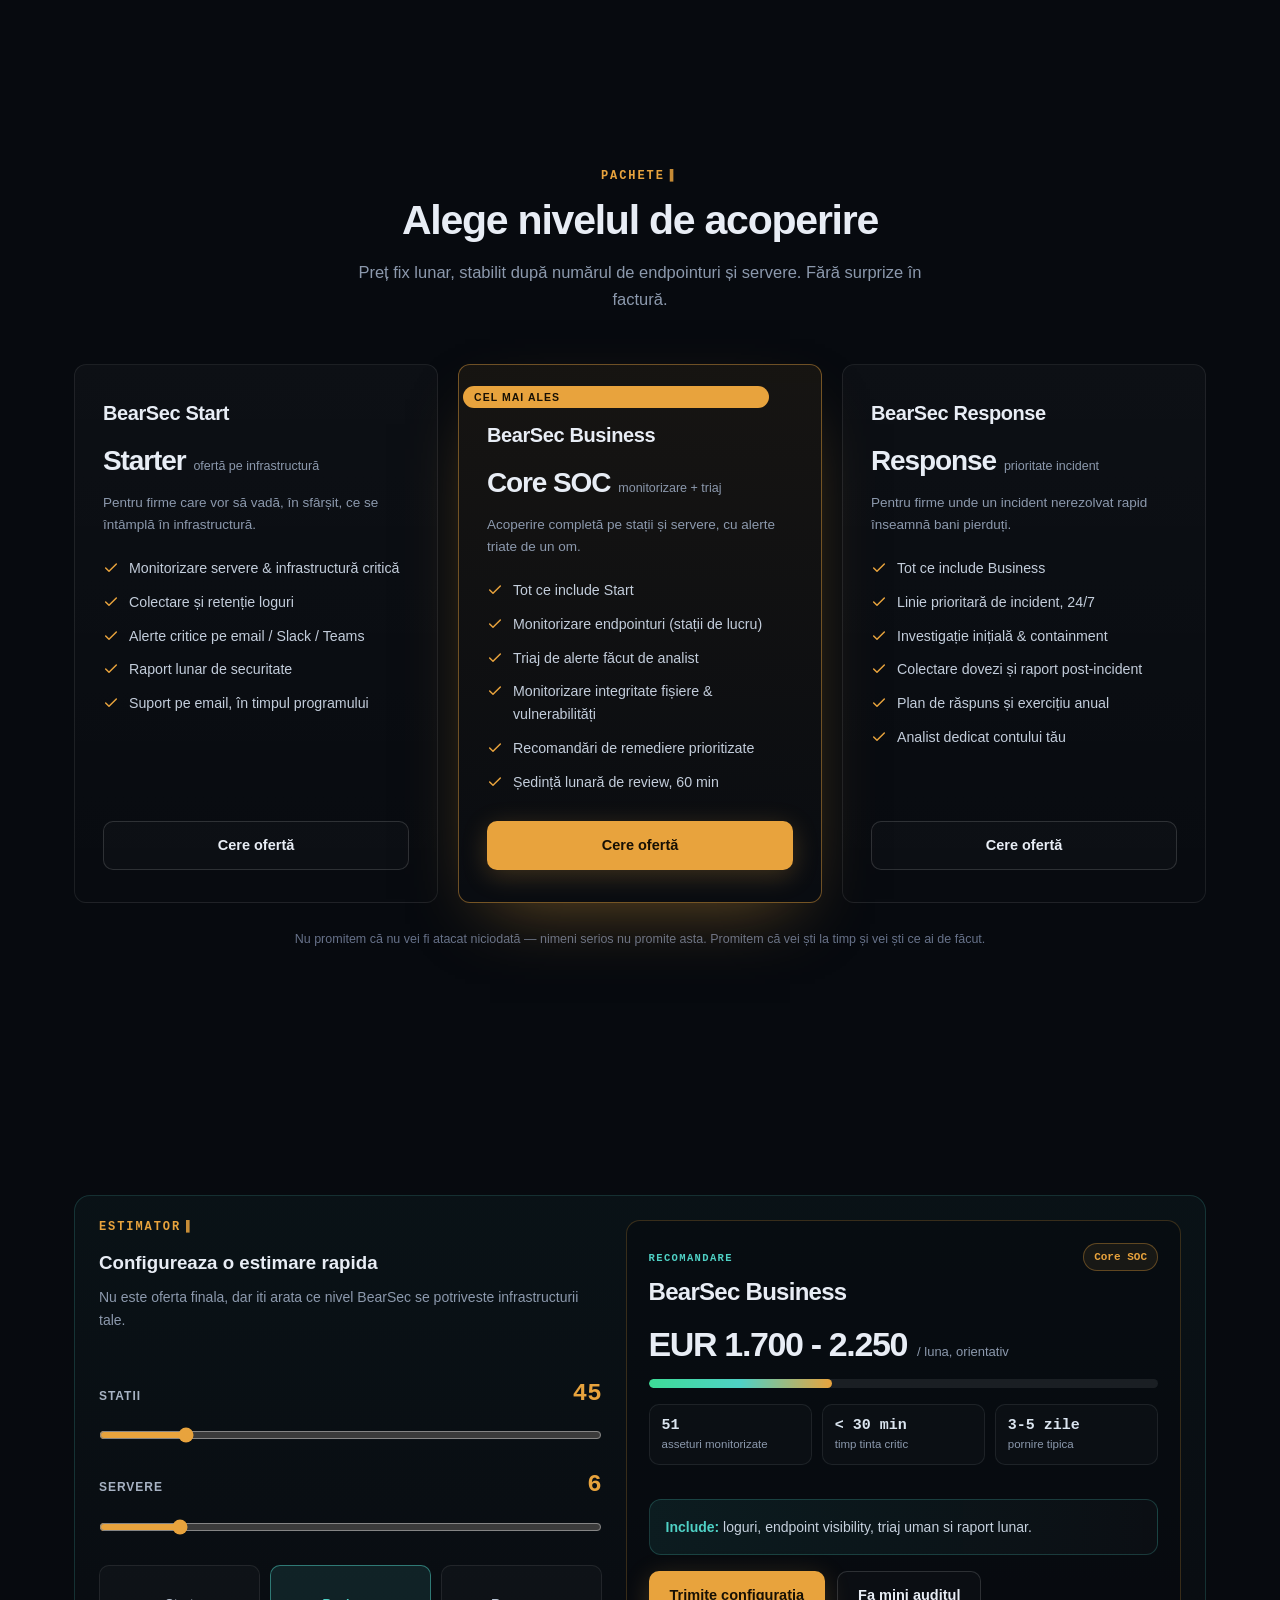
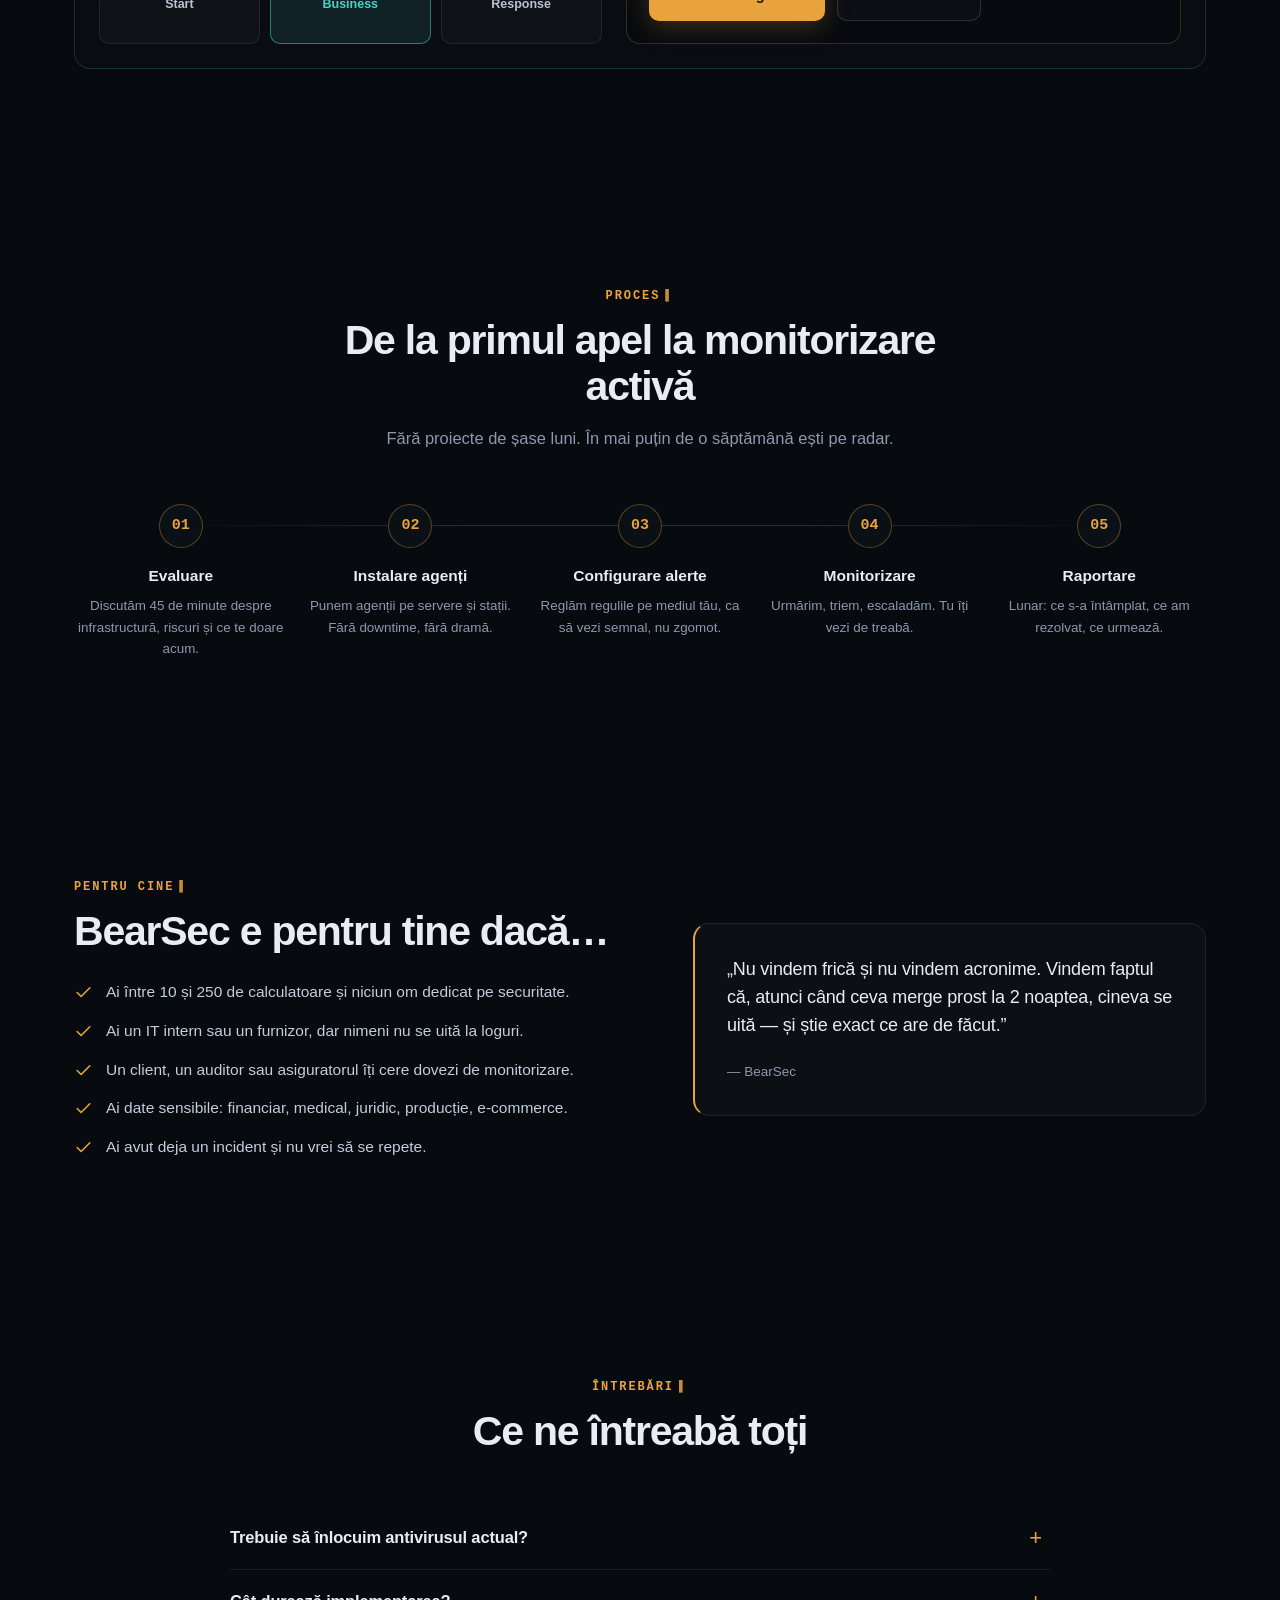
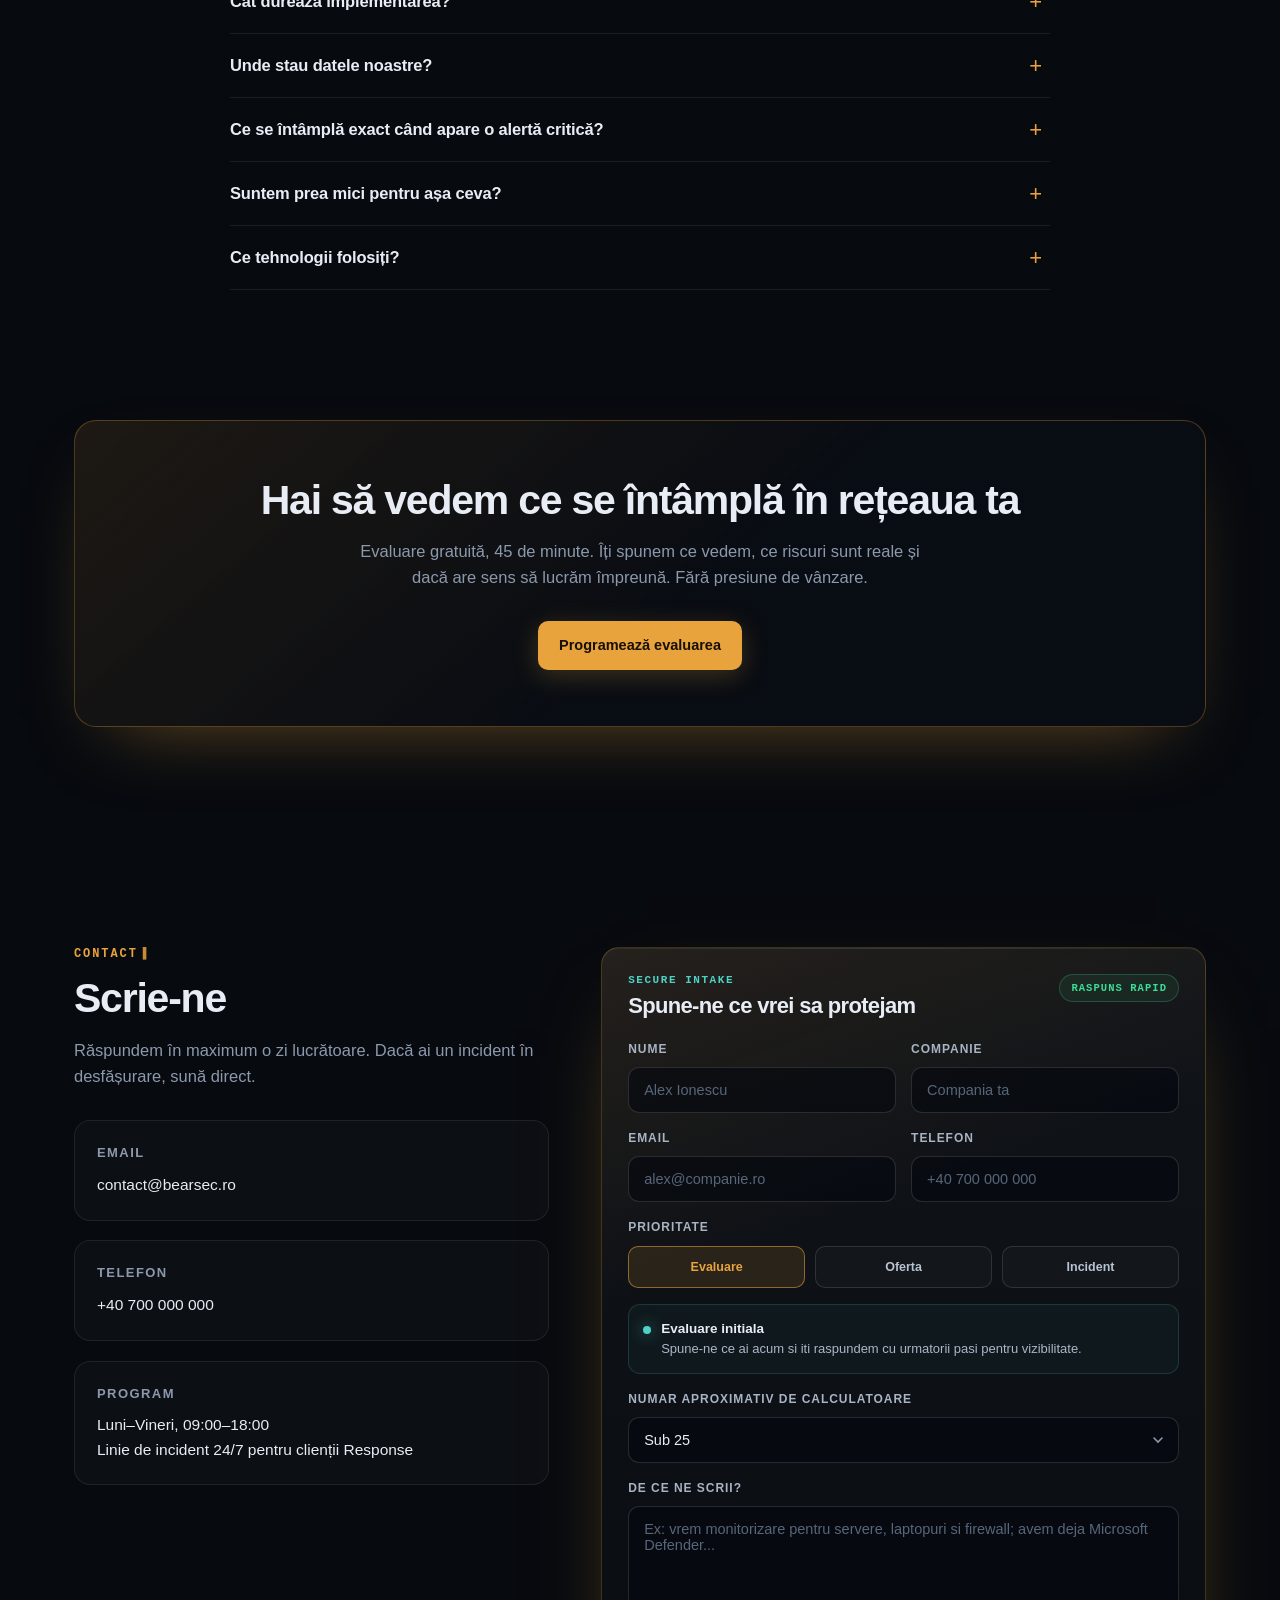
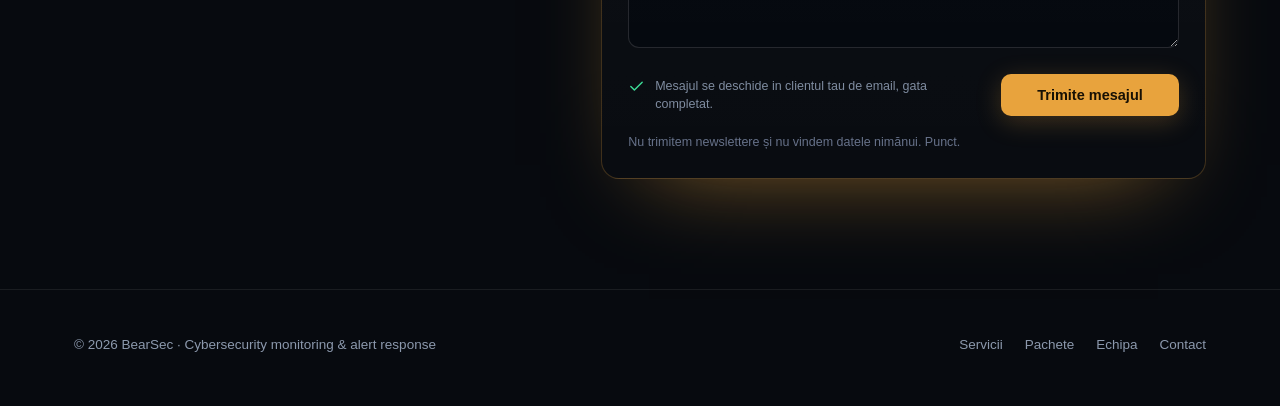
==== commit e8e0671e: "Add OpenGraph/Twitter cards, apple-touch-icon, canonical, CSP, robots.txt, sitemap.xml Co-Authored-B" ====
--- a/index.html
+++ b/index.html
@@ -3,8 +3,26 @@
 <head>
 <meta charset="UTF-8" />
 <meta name="viewport" content="width=device-width, initial-scale=1" />
+<meta http-equiv="Content-Security-Policy" content="default-src 'self'; script-src 'self'; style-src 'self' 'unsafe-inline' https://fonts.googleapis.com; font-src 'self' https://fonts.gstatic.com data:; img-src 'self' data:; media-src 'self'; connect-src 'none'; object-src 'none'; base-uri 'self'; form-action 'none'; frame-ancestors 'none'; upgrade-insecure-requests" />
+<meta name="referrer" content="strict-origin-when-cross-origin" />
 <title>BearSec — Monitorizare de securitate 24/7</title>
 <meta name="description" content="BearSec — monitorizare de securitate, SIEM, vizibilitate endpoint si raspuns la incidente pentru firme mici si medii. Fara costuri enterprise." />
+<link rel="canonical" href="https://bearsec.io/" />
+
+<meta property="og:type" content="website" />
+<meta property="og:site_name" content="BearSec" />
+<meta property="og:url" content="https://bearsec.io/" />
+<meta property="og:title" content="BearSec — Monitorizare de securitate 24/7" />
+<meta property="og:description" content="Monitorizare de securitate, SIEM, vizibilitate endpoint si raspuns la incidente pentru firme mici si medii. Fara costuri enterprise." />
+<meta property="og:image" content="https://bearsec.io/img/bear-intro.png" />
+<meta property="og:locale" content="ro_RO" />
+
+<meta name="twitter:card" content="summary_large_image" />
+<meta name="twitter:title" content="BearSec — Monitorizare de securitate 24/7" />
+<meta name="twitter:description" content="Monitorizare de securitate, SIEM, vizibilitate endpoint si raspuns la incidente pentru firme mici si medii." />
+<meta name="twitter:image" content="https://bearsec.io/img/bear-intro.png" />
+
+<link rel="apple-touch-icon" href="data:image/svg+xml,<svg xmlns='http://www.w3.org/2000/svg' viewBox='0 0 32 32'><rect width='32' height='32' rx='8' fill='%230b0f16'/><path d='M8 12a3 3 0 116 0M18 12a3 3 0 116 0M7 18c0-5 4-8 9-8s9 3 9 8-4 8-9 8-9-3-9-8z' fill='none' stroke='%23e8a33d' stroke-width='2'/></svg>" />
 <link rel="preconnect" href="https://fonts.googleapis.com" />
 <link rel="preconnect" href="https://fonts.gstatic.com" crossorigin />
 <link href="https://fonts.googleapis.com/css2?family=Inter:wght@400;500;600;700;800&family=JetBrains+Mono:wght@400;500;600;700&display=swap" rel="stylesheet" />
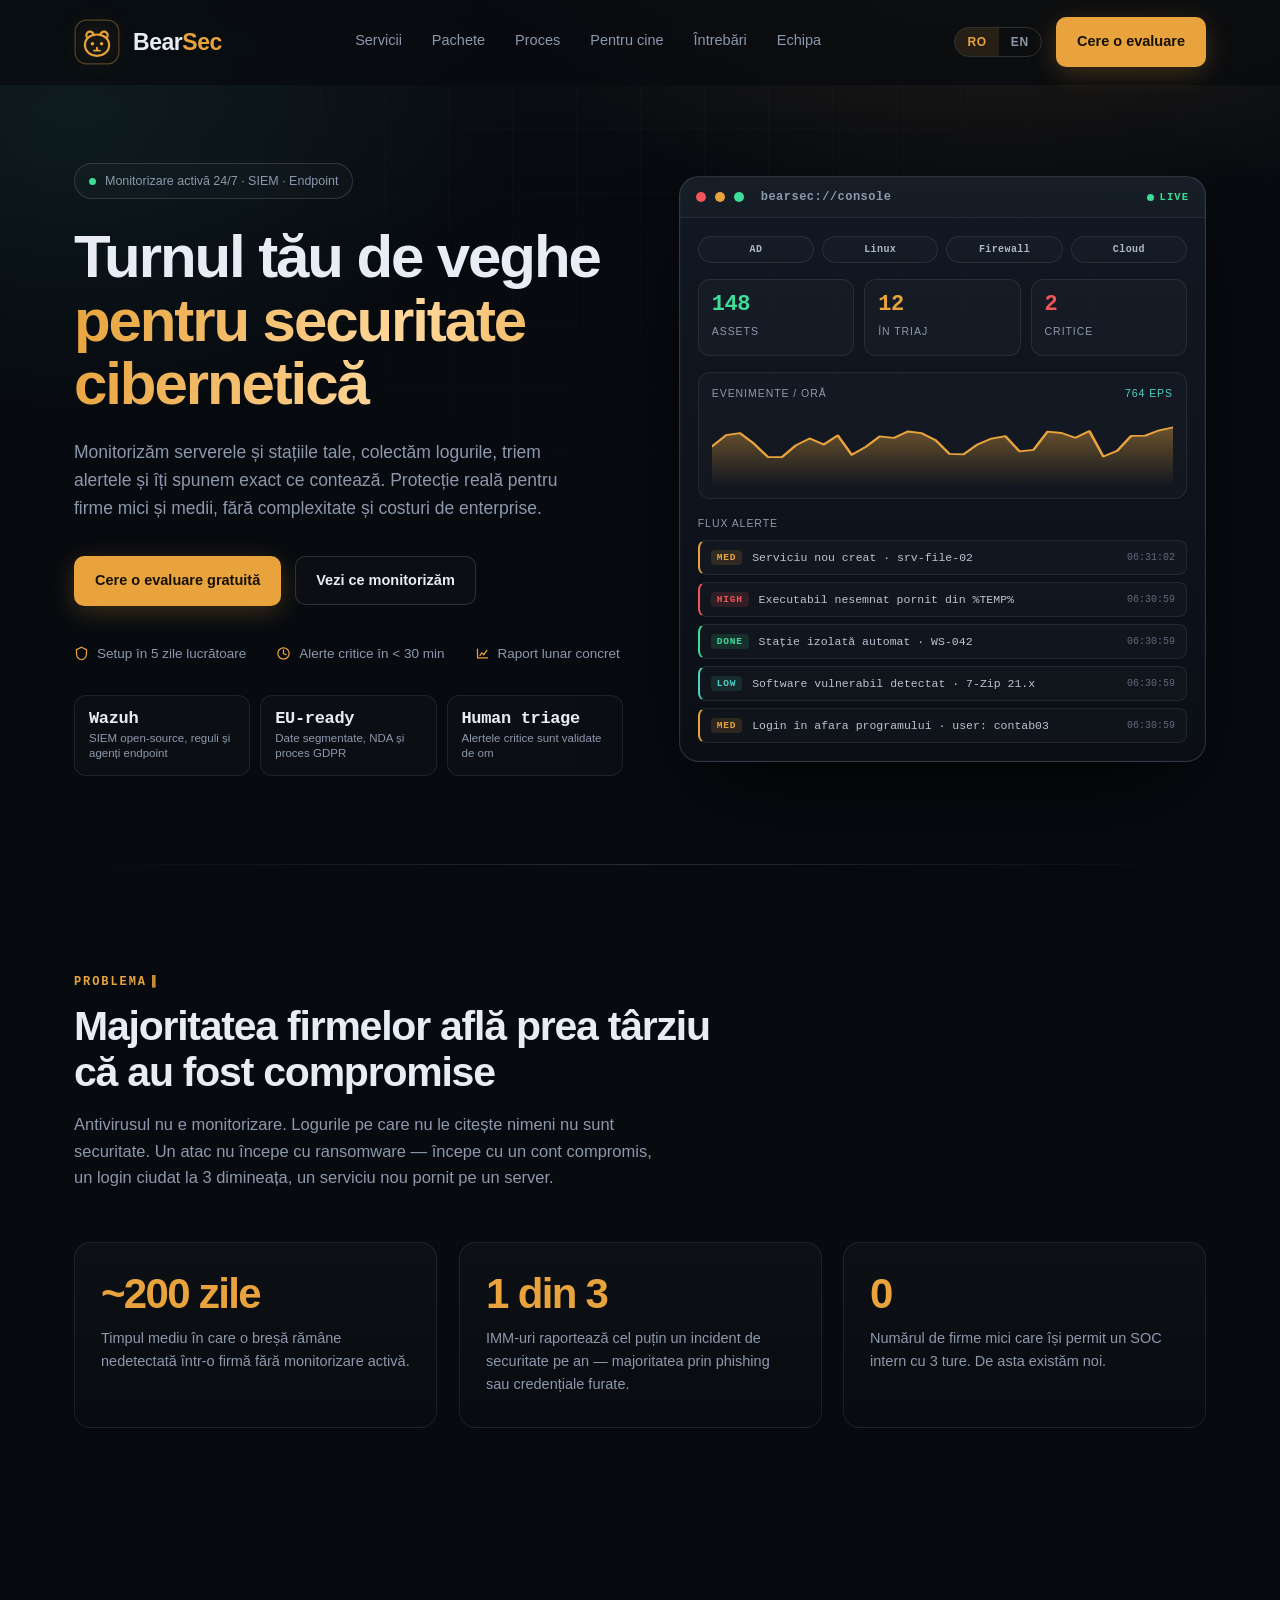
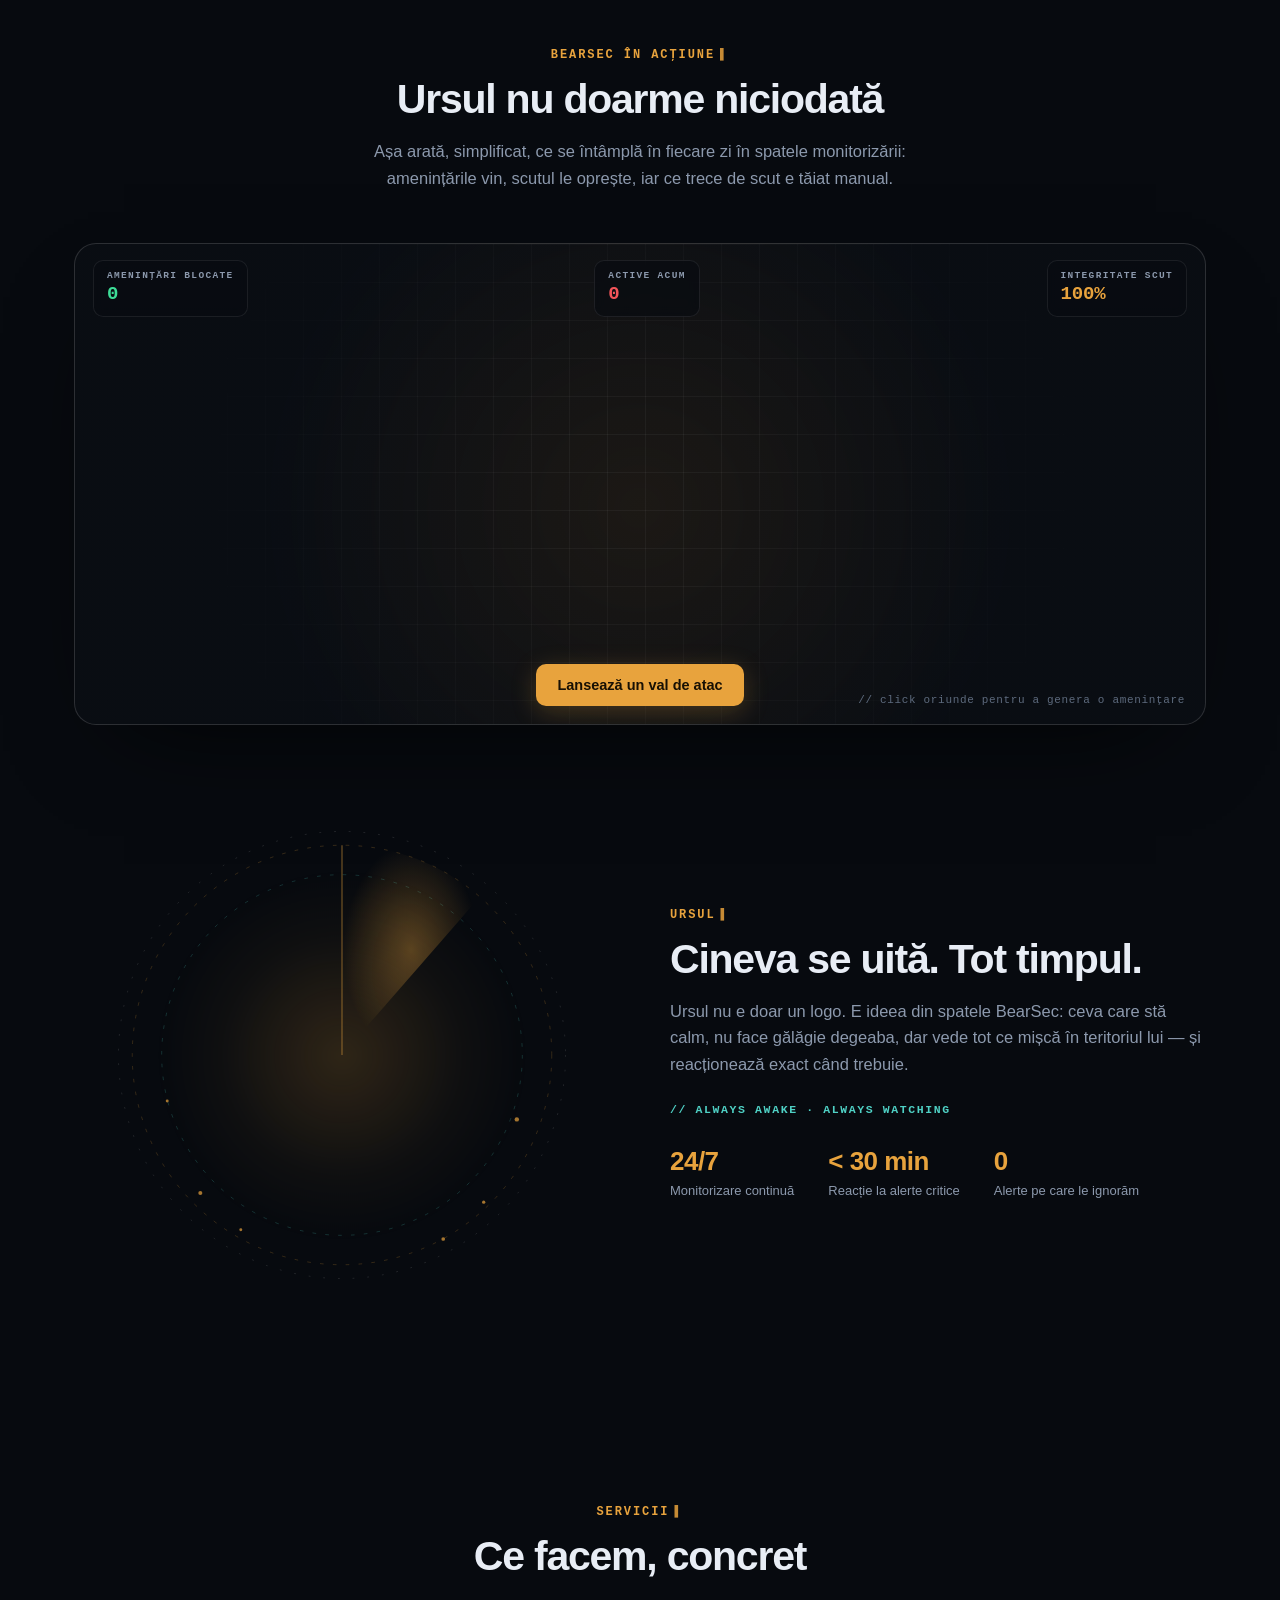
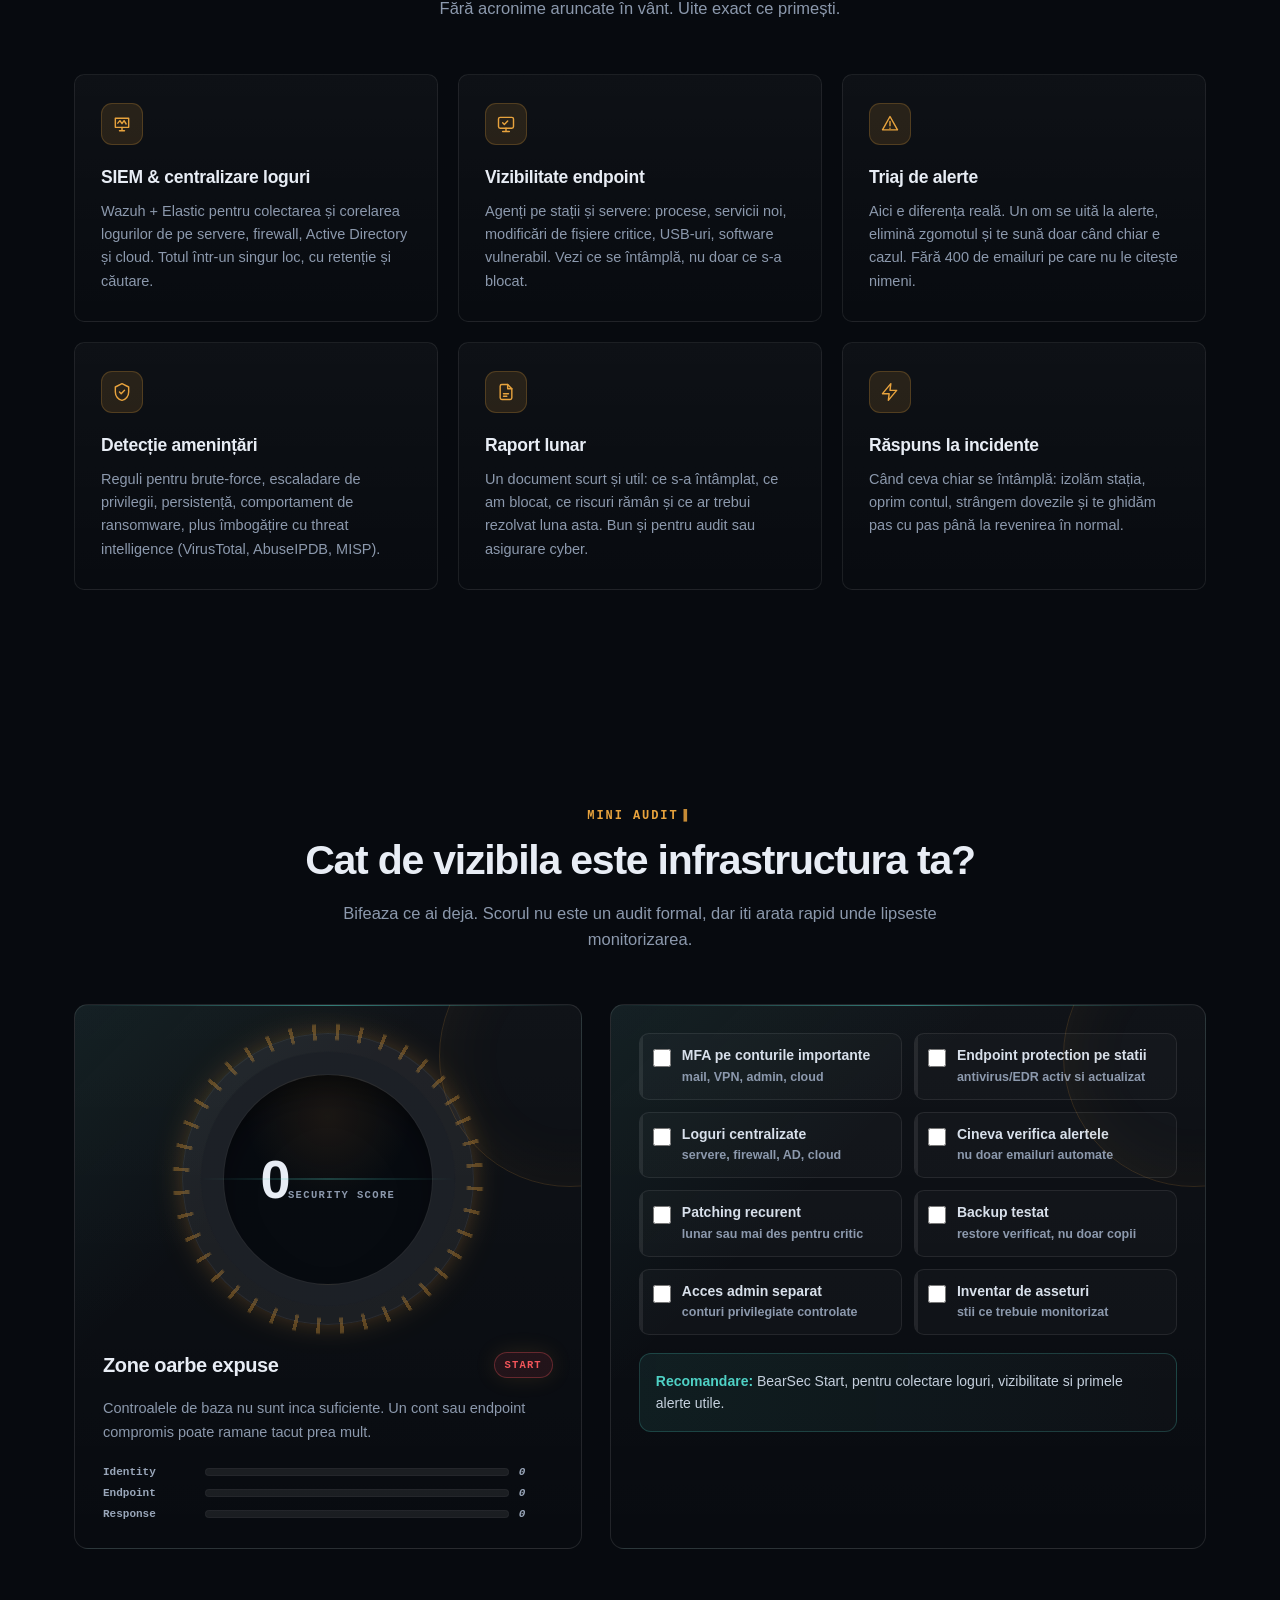
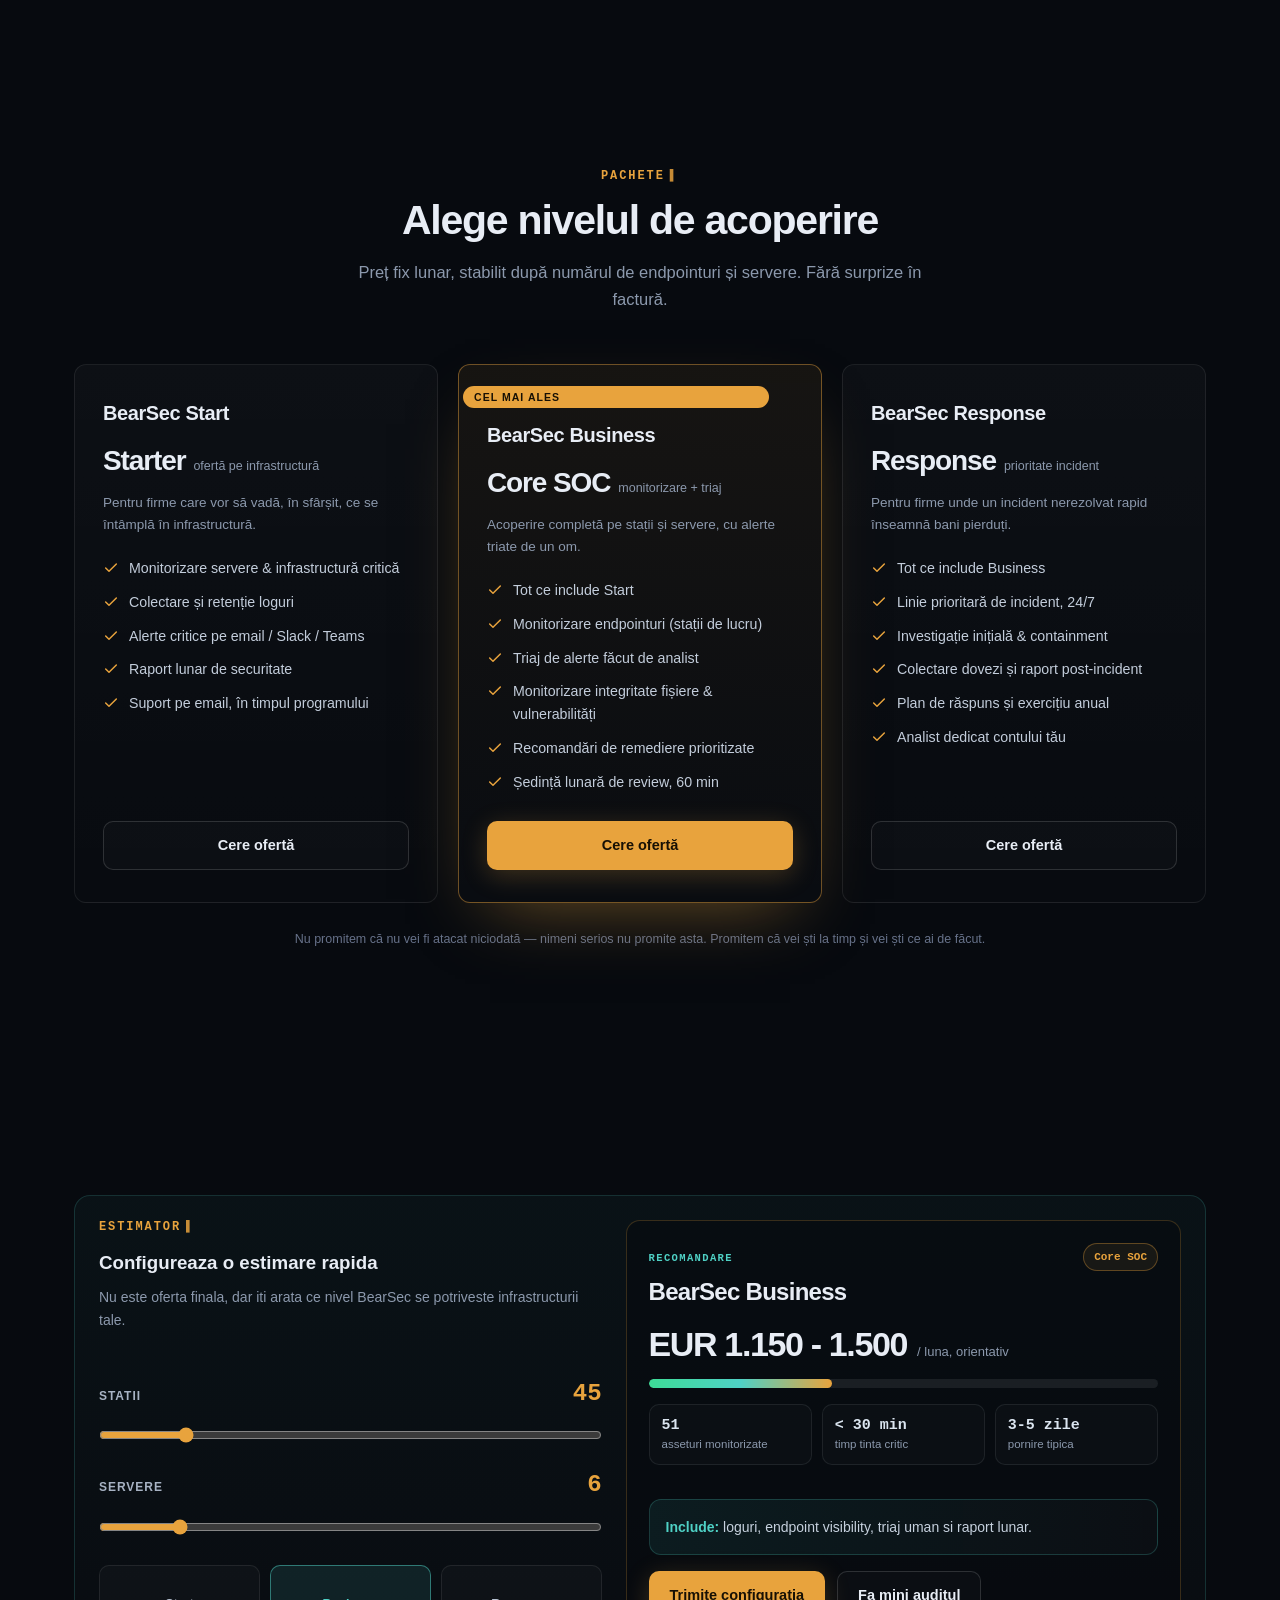
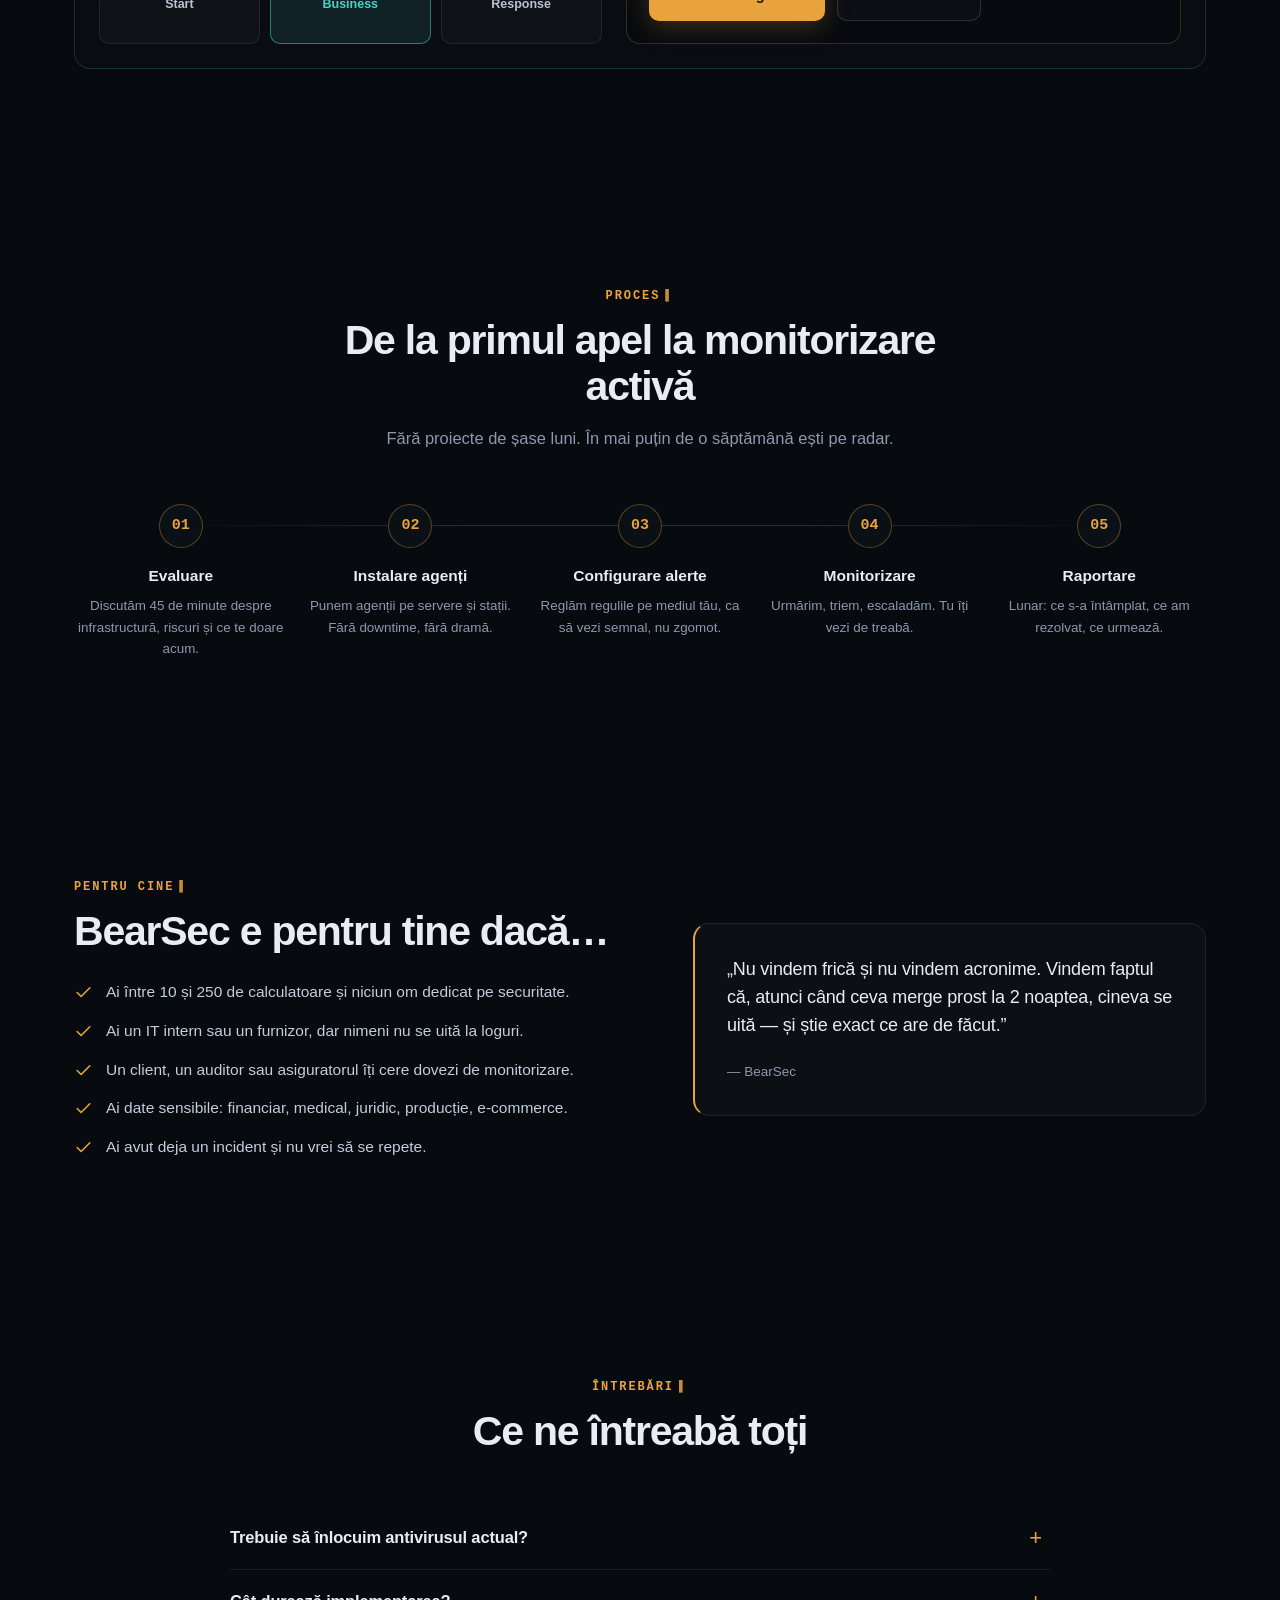
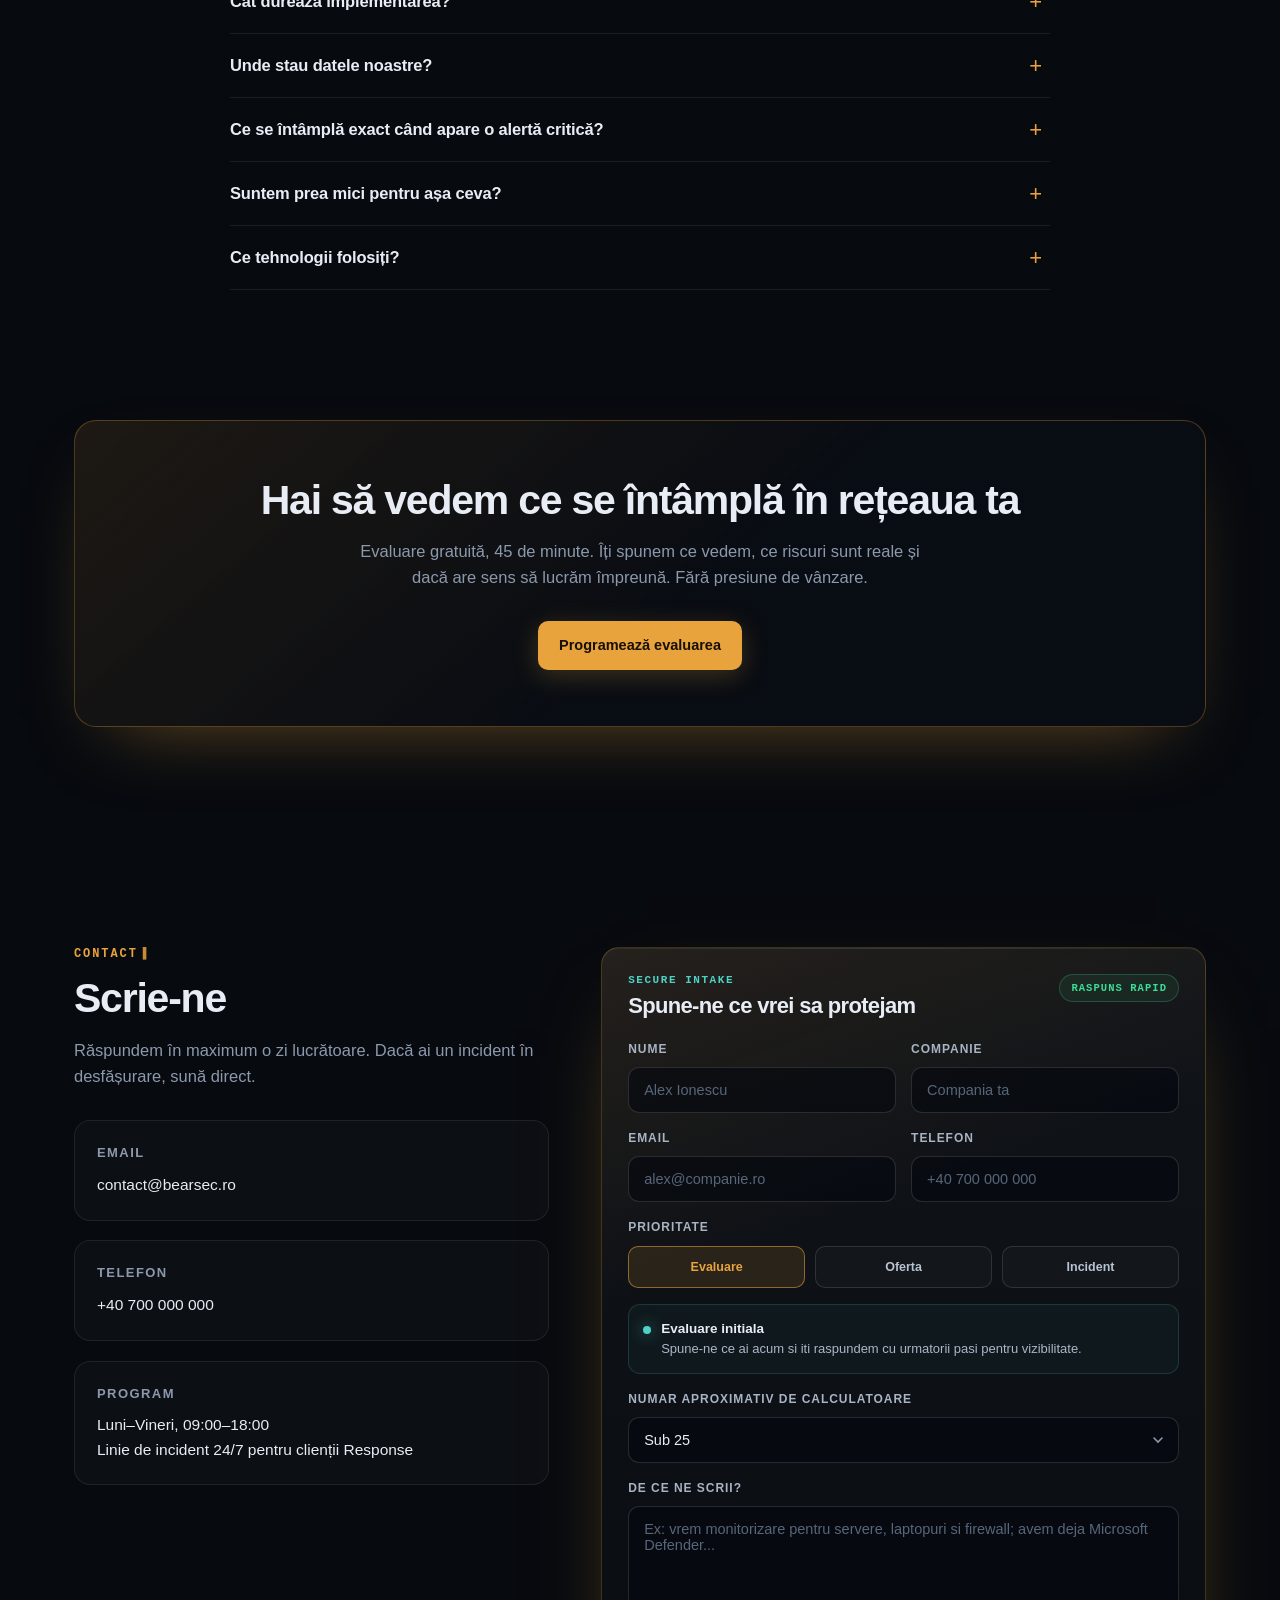
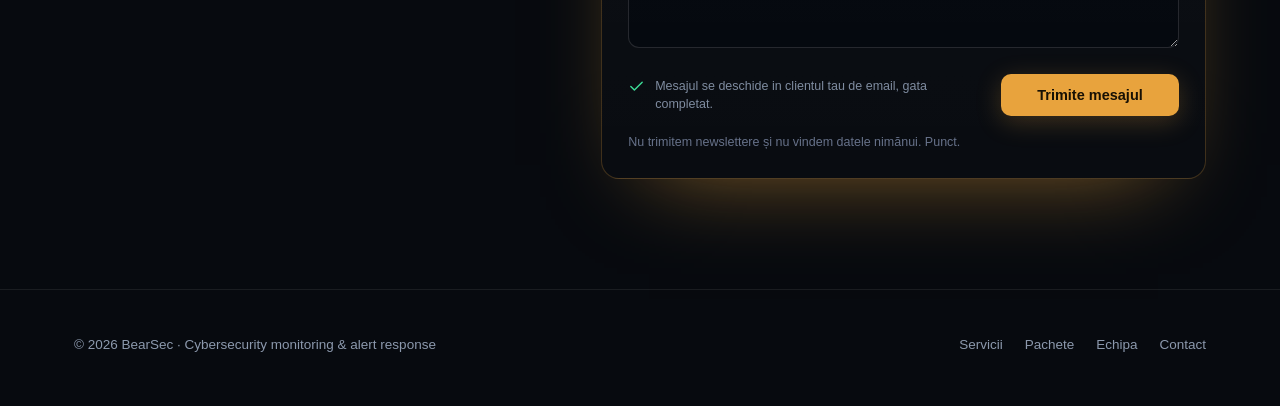
==== commit 524fc2da: "Clean up team-page links, add plan dropdown in contact form, lower estimator pricing Co-Authored-By:" ====
--- a/index.html
+++ b/index.html
@@ -390,7 +390,7 @@
           <div><small data-i18n="quote.reco">Recomandare</small><h3 id="quotePlan">BearSec Business</h3></div>
           <span class="quote-pill" id="quoteCoverage">Core SOC</span>
         </div>
-        <div class="quote-price"><b id="quotePrice">EUR 1.650 - 2.200</b><span data-i18n="quote.month">/ luna, orientativ</span></div>
+        <div class="quote-price"><b id="quotePrice">EUR 1.150 - 1.500</b><span data-i18n="quote.month">/ luna, orientativ</span></div>
         <div class="quote-meter" style="--quote-w:48%"><span id="quoteMeter"></span></div>
         <div class="quote-next">
           <div><b id="quoteAssets">51</b><span data-i18n="quote.assets">asseturi monitorizate</span></div>
@@ -514,8 +514,14 @@
             <div class="field"><label data-i18n="ct.severity">Severitate</label><select name="severitate"><option>Nu stim inca</option><option>Impact mare</option><option>Impact limitat</option></select></div>
           </div>
           <div class="conditional-fields" id="quoteFields" hidden>
-            <div class="field"><label data-i18n="ct.plan">Pachet estimat</label><input name="pachet_estimat" id="formPlan" placeholder="BearSec Business" /></div>
-            <div class="field"><label data-i18n="ct.estimate">Estimare</label><input name="estimare" id="formEstimate" placeholder="EUR 1.650 - 2.200 / luna" /></div>
+            <div class="field"><label data-i18n="ct.plan">Pachet estimat</label>
+              <select name="pachet_estimat" id="formPlan">
+                <option value="BearSec Start">BearSec Start</option>
+                <option value="BearSec Business" selected>BearSec Business</option>
+                <option value="BearSec Response">BearSec Response</option>
+              </select>
+            </div>
+            <div class="field"><label data-i18n="ct.estimate">Estimare</label><input name="estimare" id="formEstimate" placeholder="EUR 1.150 - 1.500 / luna" /></div>
           </div>
         </div>
         <div class="field"><label data-i18n="ct.f5">Numar aproximativ de calculatoare</label>
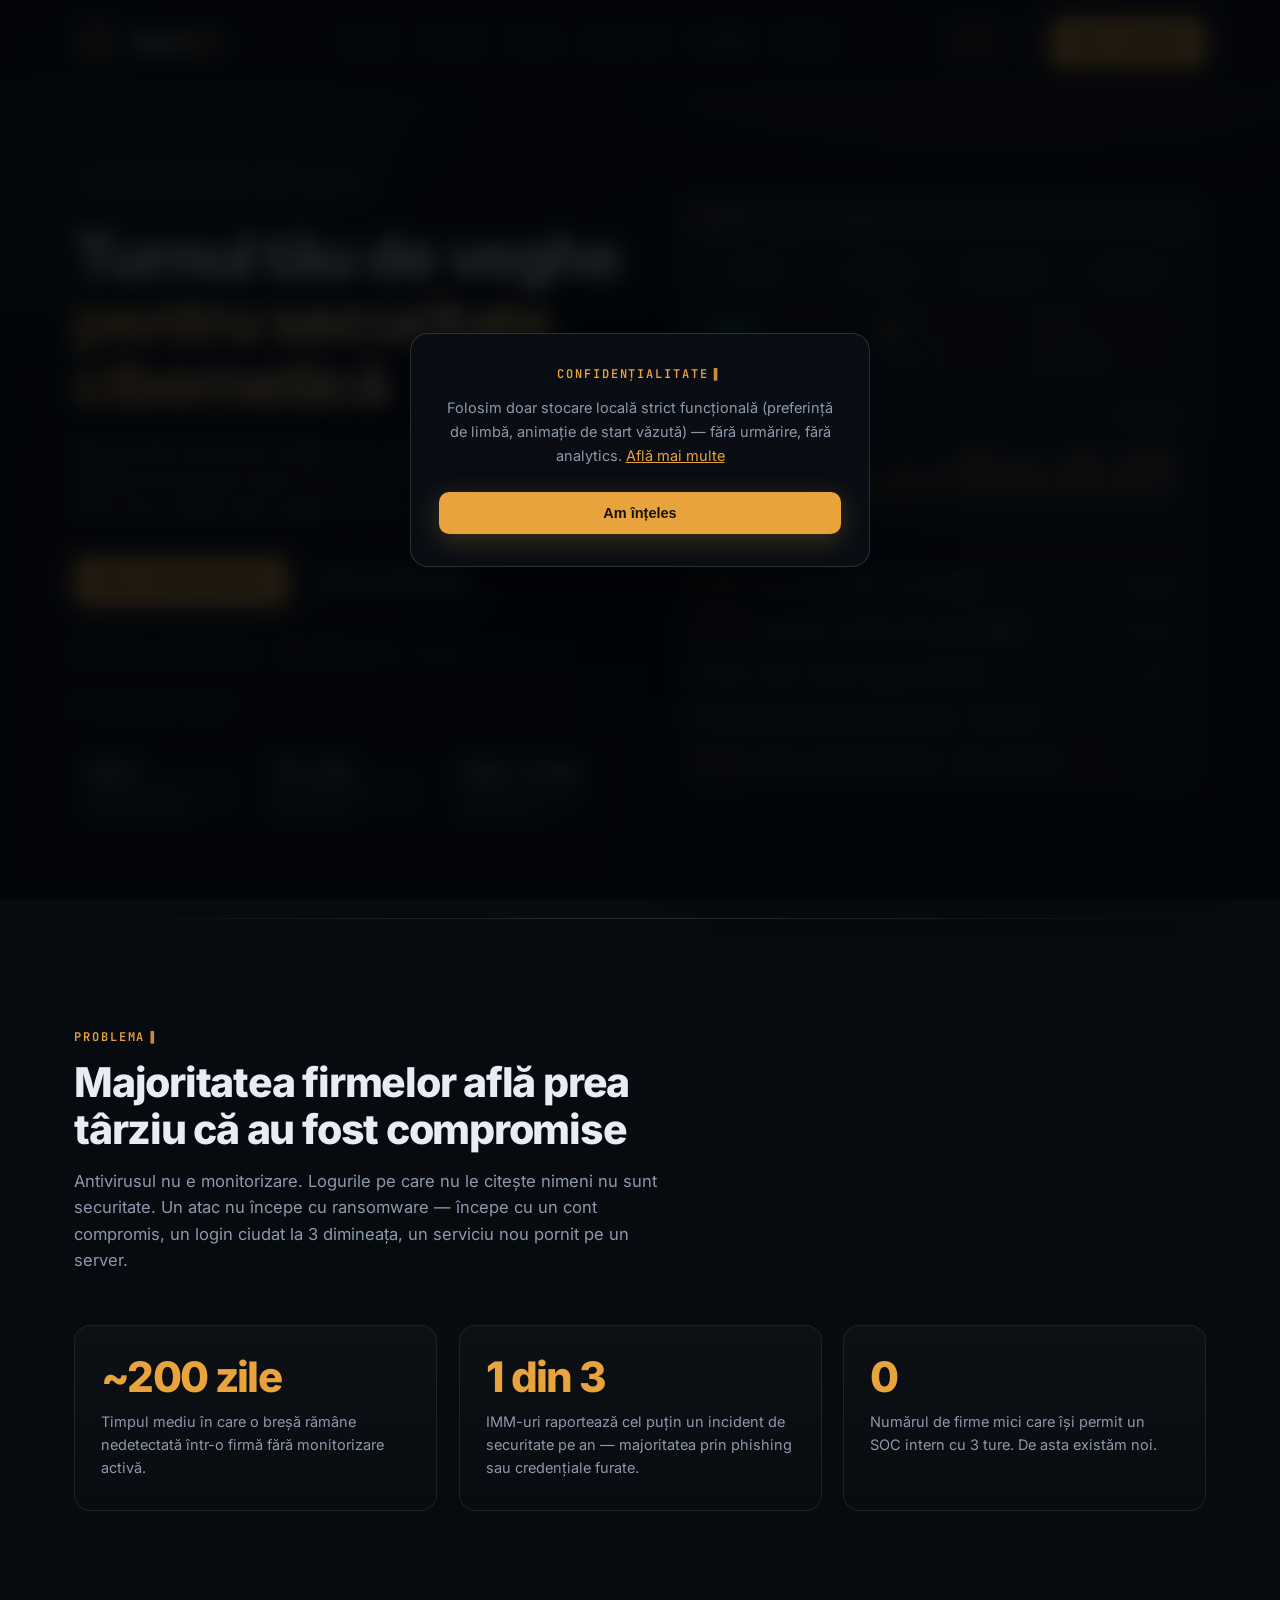
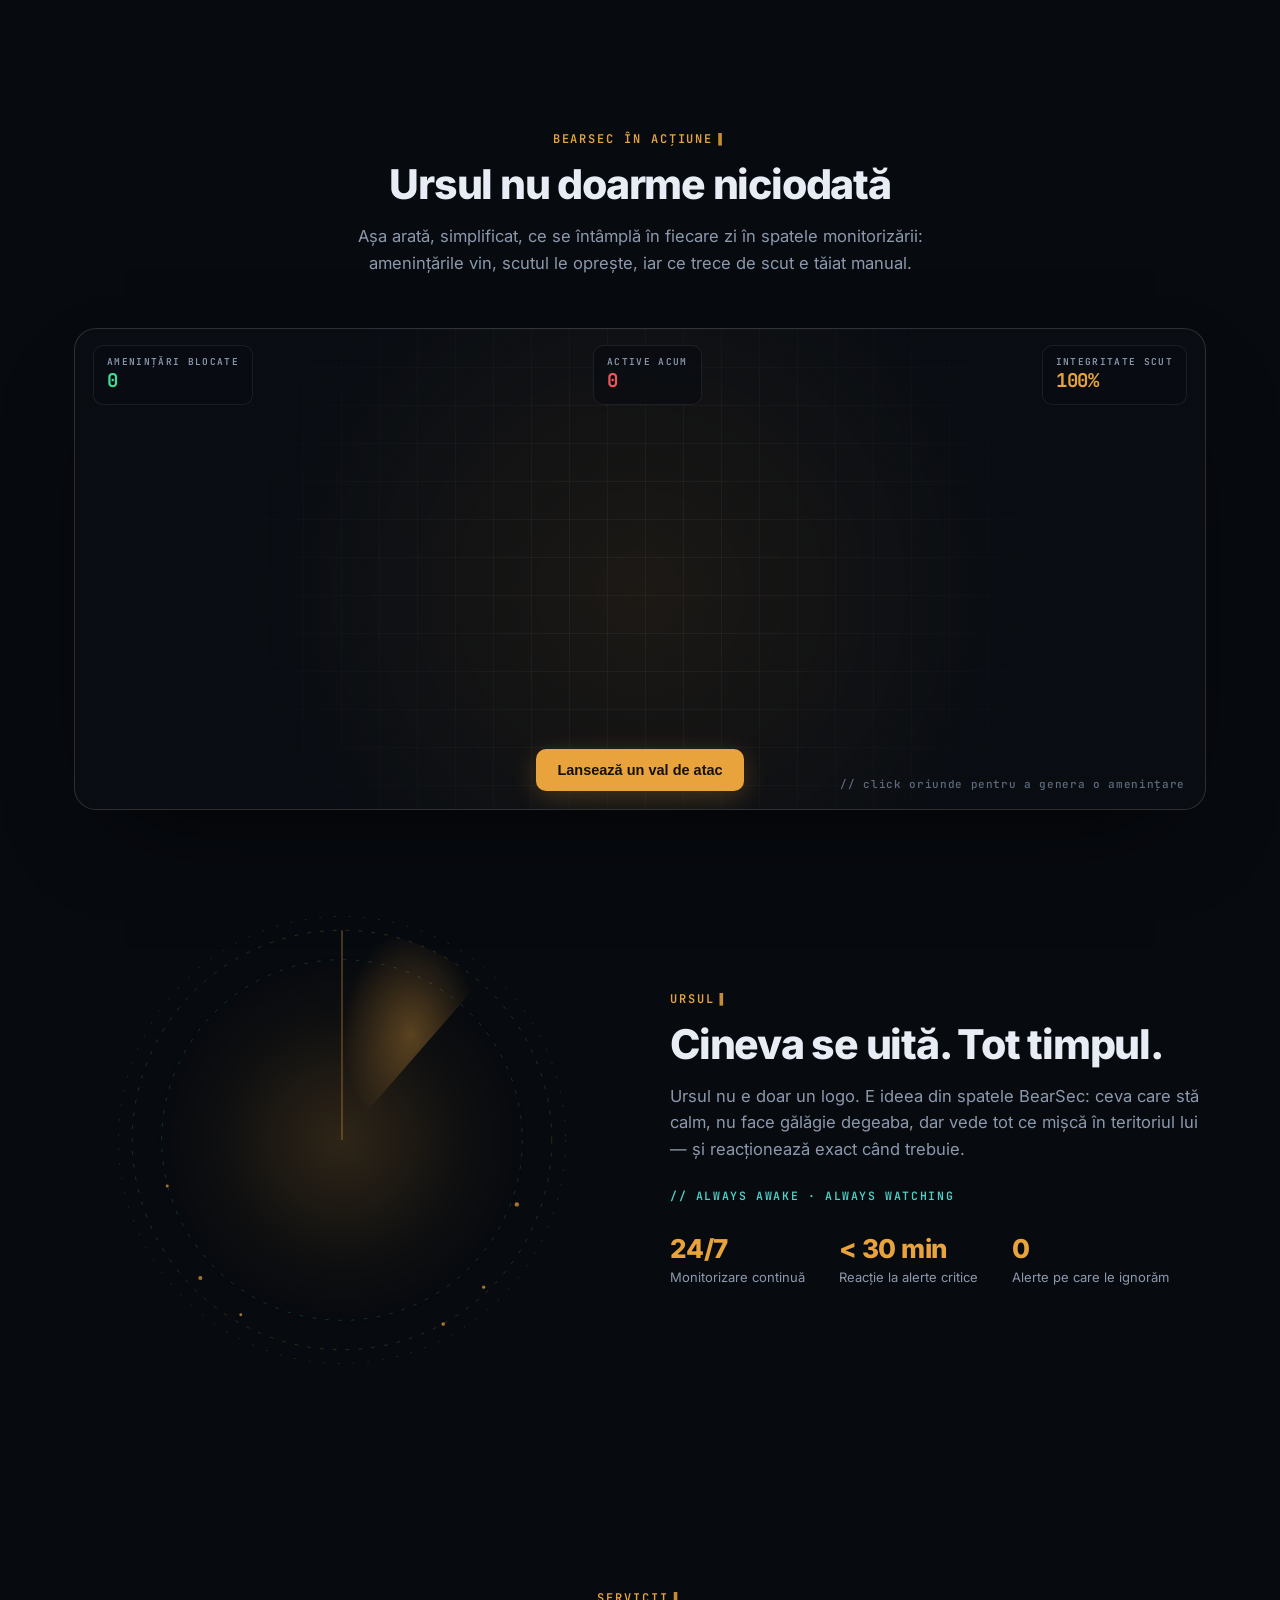
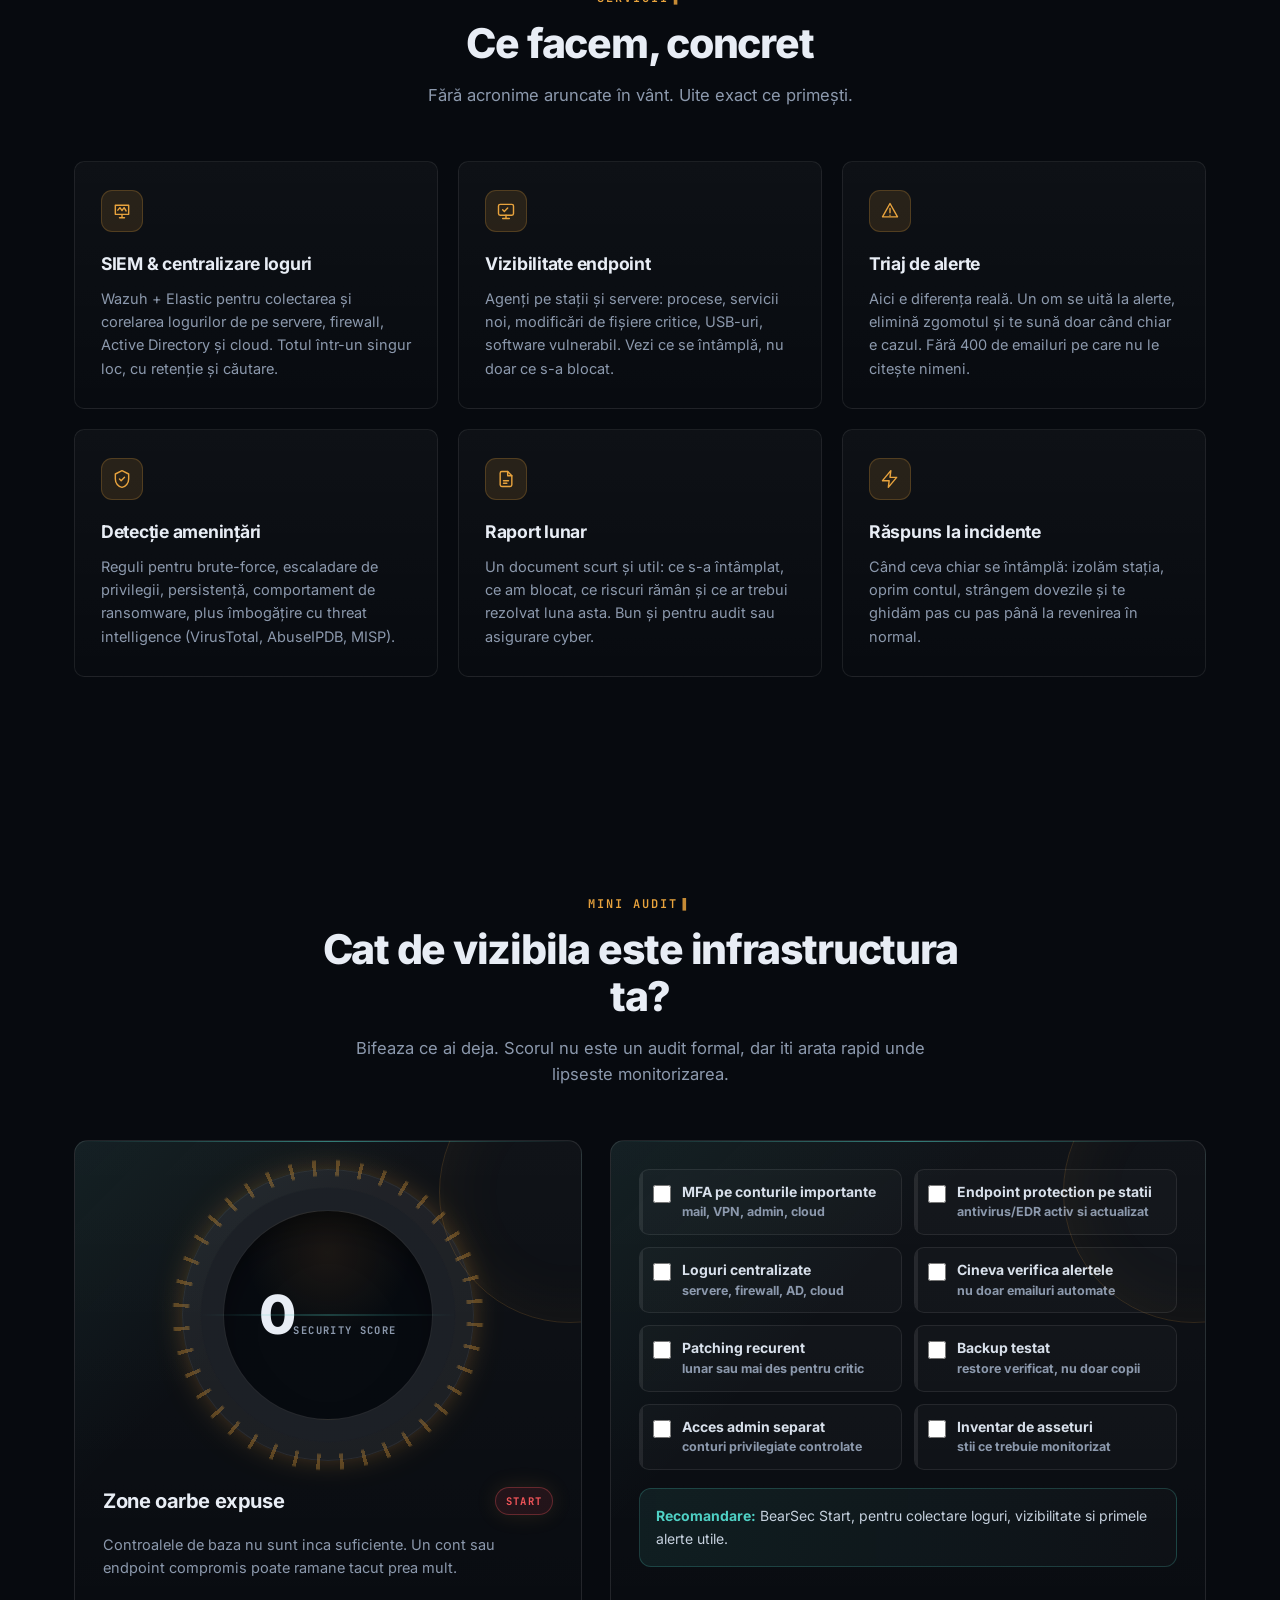
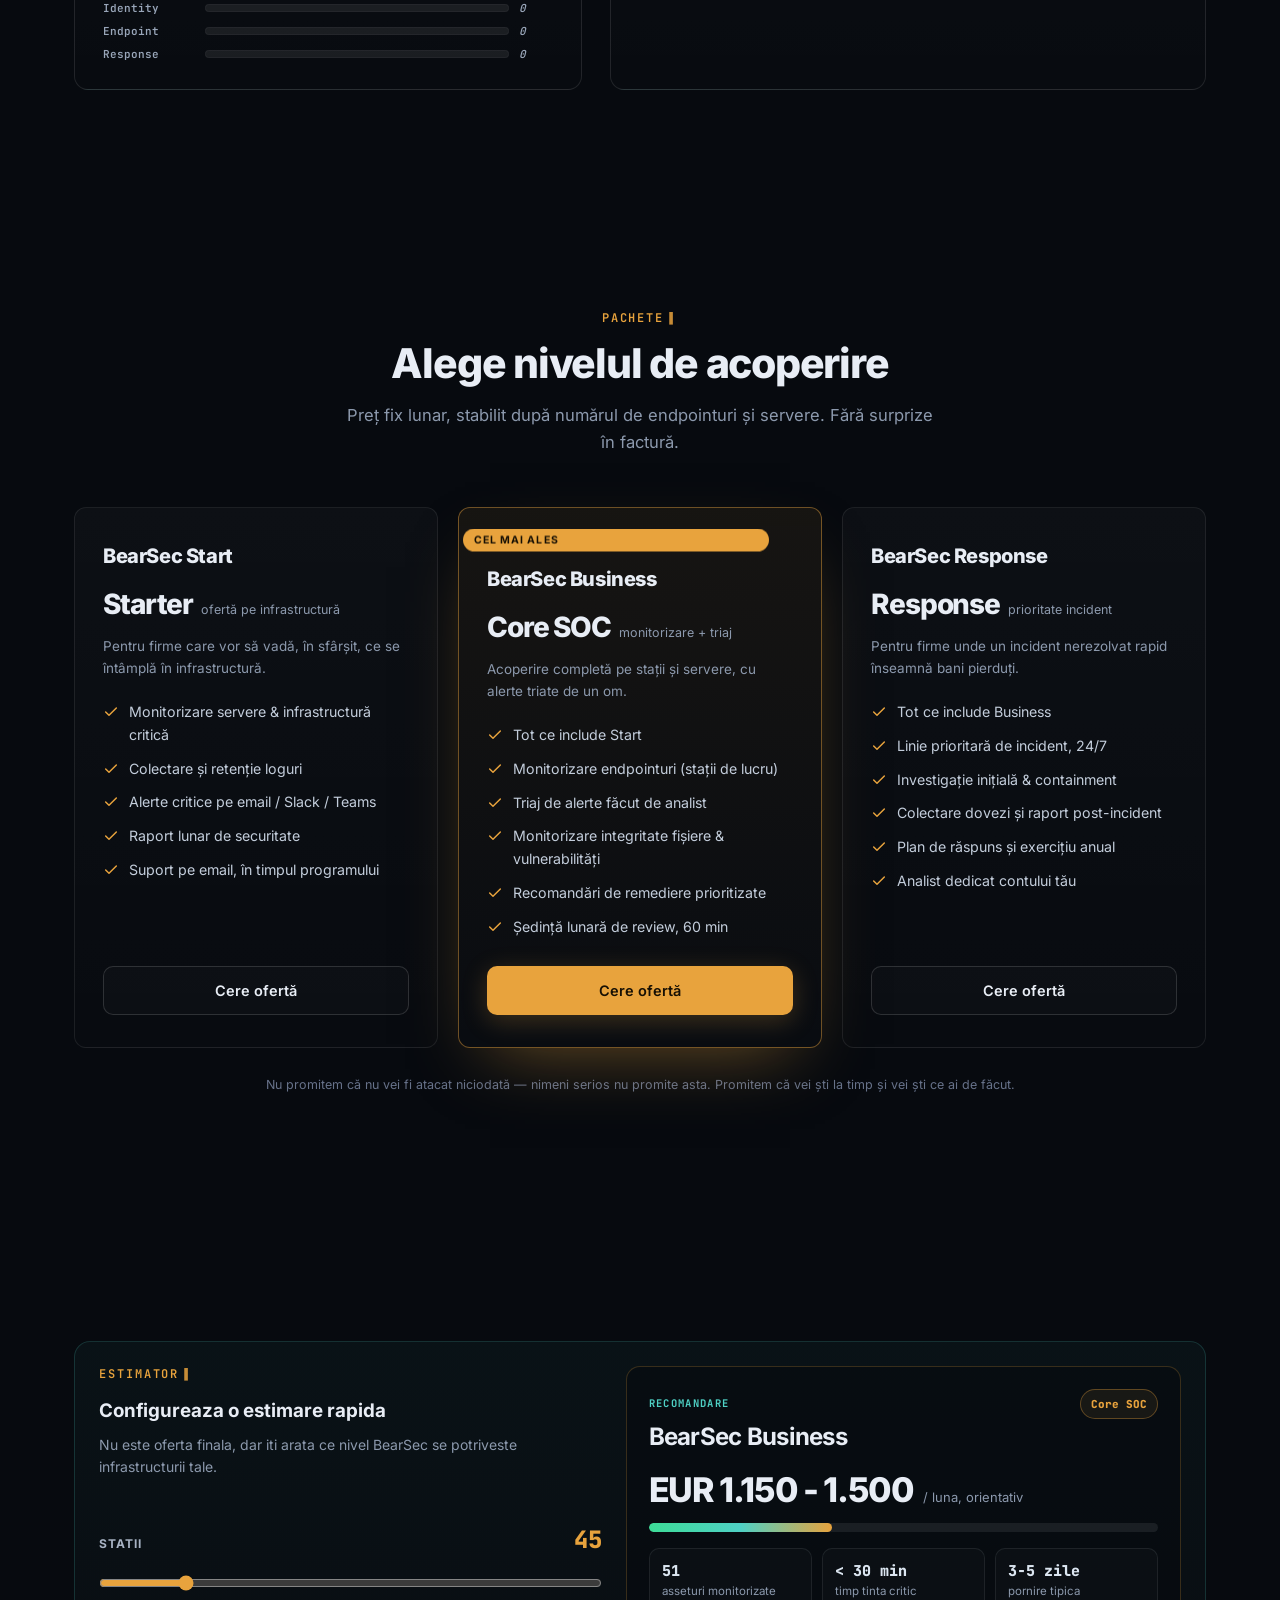
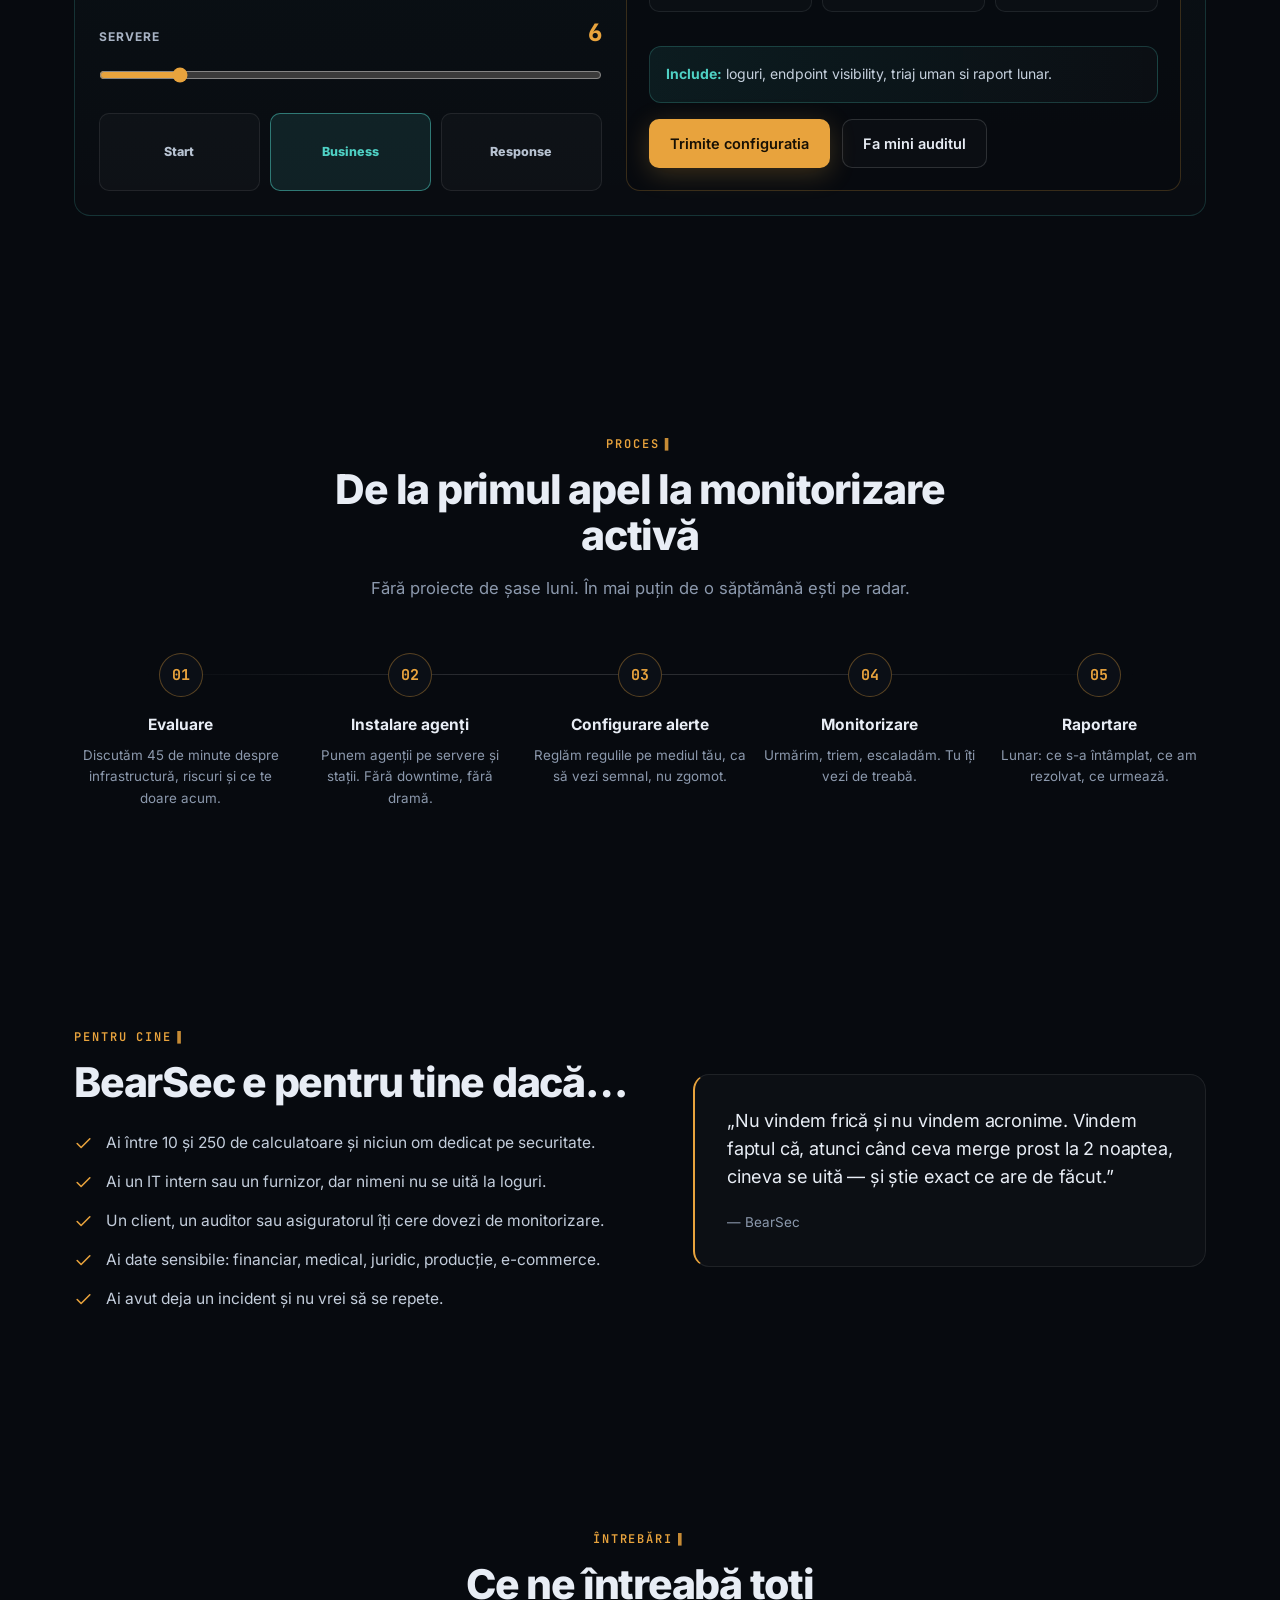
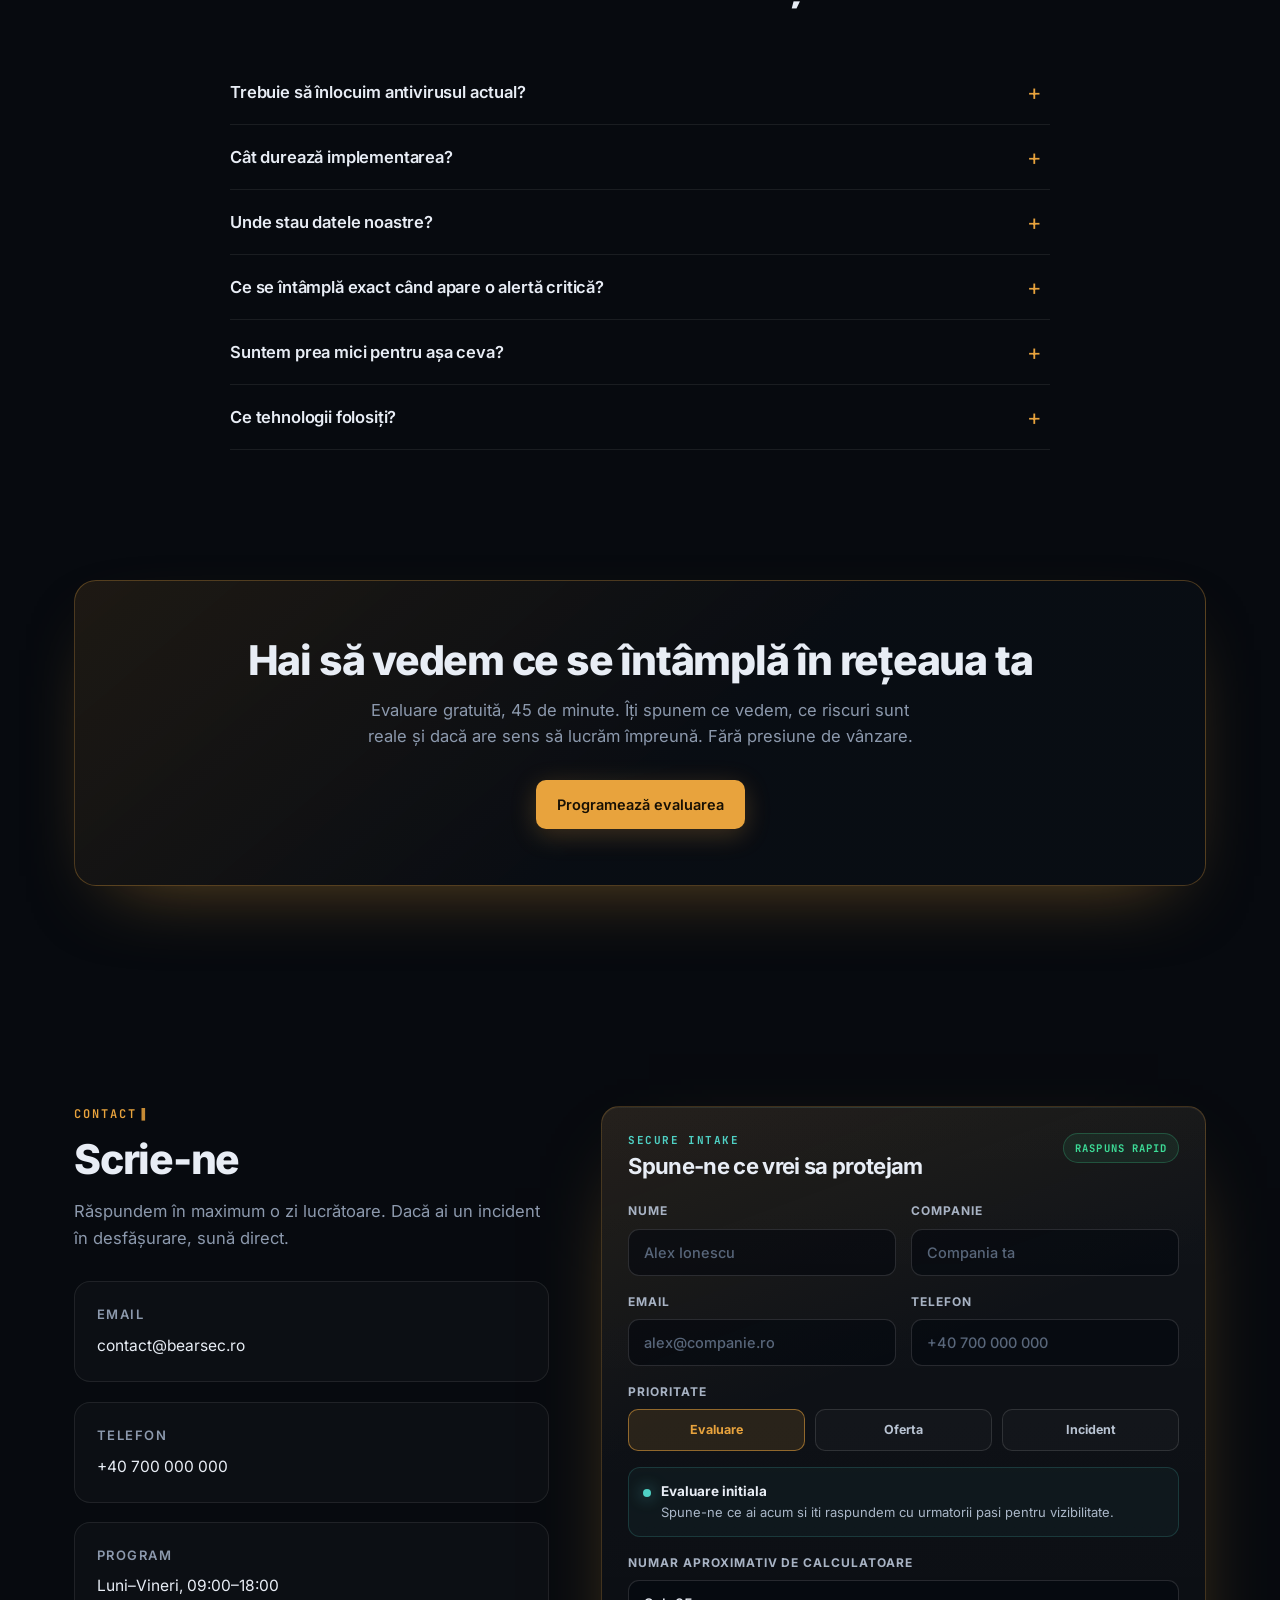
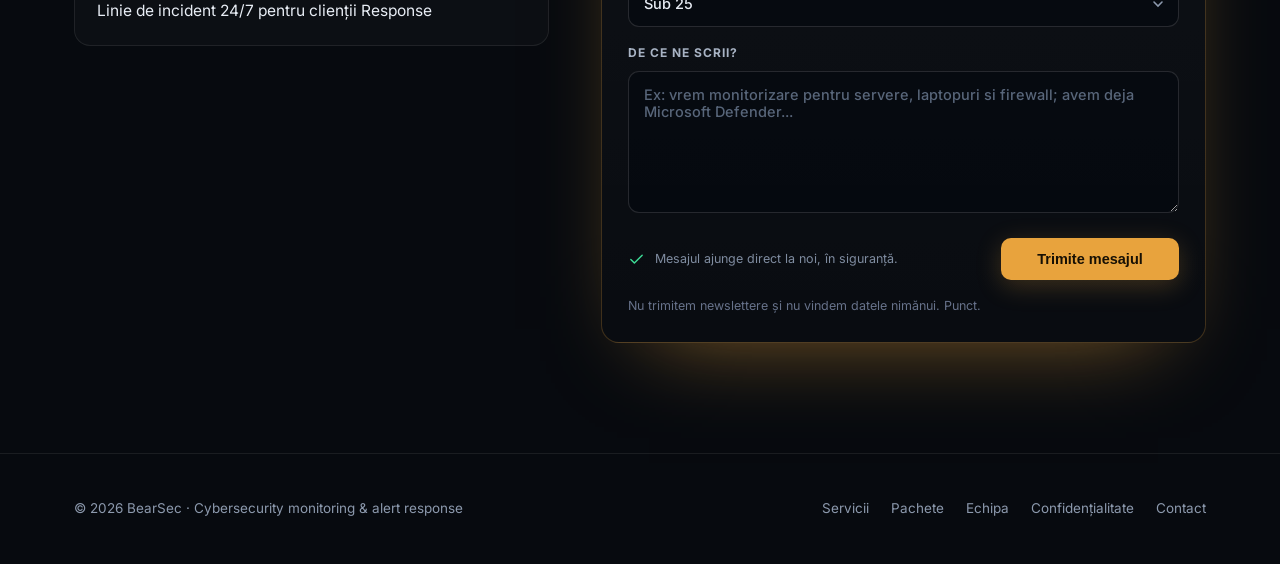
==== commit 6882ccd9: "Self-host fonts, add Privacy Policy page, blocking cookie consent, Formspree contact form integratio" ====
--- a/index.html
+++ b/index.html
@@ -3,7 +3,7 @@
 <head>
 <meta charset="UTF-8" />
 <meta name="viewport" content="width=device-width, initial-scale=1" />
-<meta http-equiv="Content-Security-Policy" content="default-src 'self'; script-src 'self'; style-src 'self' 'unsafe-inline' https://fonts.googleapis.com; font-src 'self' https://fonts.gstatic.com data:; img-src 'self' data:; media-src 'self'; connect-src 'none'; object-src 'none'; base-uri 'self'; form-action 'none'; frame-ancestors 'none'; upgrade-insecure-requests" />
+<meta http-equiv="Content-Security-Policy" content="default-src 'self'; script-src 'self'; style-src 'self' 'unsafe-inline'; font-src 'self'; img-src 'self' data:; media-src 'self'; connect-src 'self' https://formspree.io; object-src 'none'; base-uri 'self'; form-action 'self' https://formspree.io; frame-ancestors 'none'; upgrade-insecure-requests" />
 <meta name="referrer" content="strict-origin-when-cross-origin" />
 <title>BearSec — Monitorizare de securitate 24/7</title>
 <meta name="description" content="BearSec — monitorizare de securitate, SIEM, vizibilitate endpoint si raspuns la incidente pentru firme mici si medii. Fara costuri enterprise." />
@@ -23,9 +23,7 @@
 <meta name="twitter:image" content="https://bearsec.io/img/bear-intro.png" />
 
 <link rel="apple-touch-icon" href="data:image/svg+xml,<svg xmlns='http://www.w3.org/2000/svg' viewBox='0 0 32 32'><rect width='32' height='32' rx='8' fill='%230b0f16'/><path d='M8 12a3 3 0 116 0M18 12a3 3 0 116 0M7 18c0-5 4-8 9-8s9 3 9 8-4 8-9 8-9-3-9-8z' fill='none' stroke='%23e8a33d' stroke-width='2'/></svg>" />
-<link rel="preconnect" href="https://fonts.googleapis.com" />
-<link rel="preconnect" href="https://fonts.gstatic.com" crossorigin />
-<link href="https://fonts.googleapis.com/css2?family=Inter:wght@400;500;600;700;800&family=JetBrains+Mono:wght@400;500;600;700&display=swap" rel="stylesheet" />
+<link rel="stylesheet" href="css/fonts.css" />
 <link rel="icon" href="data:image/svg+xml,<svg xmlns='http://www.w3.org/2000/svg' viewBox='0 0 32 32'><rect width='32' height='32' rx='8' fill='%230b0f16'/><path d='M8 12a3 3 0 116 0M18 12a3 3 0 116 0M7 18c0-5 4-8 9-8s9 3 9 8-4 8-9 8-9-3-9-8z' fill='none' stroke='%23e8a33d' stroke-width='2'/></svg>" />
 <link rel="stylesheet" href="css/style.css" />
 </head>
@@ -491,7 +489,7 @@
         </div>
         <div class="form-status" data-i18n="ct.status">Raspuns rapid</div>
       </div>
-      <form id="cform">
+      <form id="cform" action="https://formspree.io/f/xzepqybr" method="POST">
         <div class="row2">
           <div class="field"><label data-i18n="ct.f1">Nume</label><input name="nume" placeholder="Alex Ionescu" required /></div>
           <div class="field"><label data-i18n="ct.f2">Companie</label><input name="companie" placeholder="Compania ta" /></div>
@@ -536,11 +534,12 @@
         <div class="submit-row">
           <div class="micro-proof">
             <svg viewBox="0 0 24 24" aria-hidden="true"><path d="M20 6L9 17l-5-5"/></svg>
-            <span data-i18n="ct.proof">Mesajul se deschide in clientul tau de email, gata completat.</span>
+            <span data-i18n="ct.proof">Mesajul ajunge direct la noi, în siguranță.</span>
           </div>
-          <button type="submit" class="btn btn-primary" data-i18n="ct.send">Trimite mesajul</button>
+          <button type="submit" class="btn btn-primary" id="cformSubmit" data-i18n="ct.send">Trimite mesajul</button>
         </div>
         <p class="note" data-i18n="ct.note">Nu trimitem newslettere și nu vindem datele nimănui. Punct.</p>
+        <p class="note" id="cformStatus" style="display:none;color:var(--green)"></p>
       </form>
     </div>
   </div>
@@ -588,10 +587,19 @@
       <a href="#servicii" data-i18n="nav.services">Servicii</a>
       <a href="#pachete" data-i18n="nav.packages">Pachete</a>
       <a href="echipa.html">Echipa</a>
+      <a href="privacy.html" data-i18n="nav.privacy">Confidențialitate</a>
       <a href="#contact" data-i18n="nav.contact">Contact</a>
     </div>
   </div>
 </footer>
+
+<div class="cookie-banner" id="cookieBanner">
+  <div class="cookie-banner-card">
+    <div class="eyebrow" data-i18n="cookie.eyebrow">Confidențialitate</div>
+    <p><span data-i18n="cookie.text">Folosim doar stocare locală strict funcțională (preferință de limbă, animație de start văzută) — fără urmărire, fără analytics.</span> <a href="privacy.html" data-i18n="cookie.more">Află mai multe</a></p>
+    <button id="cookieOk" class="btn btn-primary" data-i18n="cookie.ok">Am înțeles</button>
+  </div>
+</div>
 
 <script src="js/main.js"></script>
 </body>
--- a/css/fonts.css
+++ b/css/fonts.css
@@ -0,0 +1,32 @@
+@font-face {
+  font-family: 'Inter';
+  font-style: normal;
+  font-weight: 100 900;
+  font-display: swap;
+  src: url('../fonts/inter-latin-ext.woff2') format('woff2');
+  unicode-range: U+0100-02BA, U+02BD-02C5, U+02C7-02CC, U+02CE-02D7, U+02DD-02FF, U+0304, U+0308, U+0329, U+1D00-1DBF, U+1E00-1E9F, U+1EF2-1EFF, U+2020, U+20A0-20AB, U+20AD-20C0, U+2113, U+2C60-2C7F, U+A720-A7FF;
+}
+@font-face {
+  font-family: 'Inter';
+  font-style: normal;
+  font-weight: 100 900;
+  font-display: swap;
+  src: url('../fonts/inter-latin.woff2') format('woff2');
+  unicode-range: U+0000-00FF, U+0131, U+0152-0153, U+02BB-02BC, U+02C6, U+02DA, U+02DC, U+0304, U+0308, U+0329, U+2000-206F, U+20AC, U+2122, U+2191, U+2193, U+2212, U+2215, U+FEFF, U+FFFD;
+}
+@font-face {
+  font-family: 'JetBrains Mono';
+  font-style: normal;
+  font-weight: 100 900;
+  font-display: swap;
+  src: url('../fonts/jetbrains-mono-latin-ext.woff2') format('woff2');
+  unicode-range: U+0100-02BA, U+02BD-02C5, U+02C7-02CC, U+02CE-02D7, U+02DD-02FF, U+0304, U+0308, U+0329, U+1D00-1DBF, U+1E00-1E9F, U+1EF2-1EFF, U+2020, U+20A0-20AB, U+20AD-20C0, U+2113, U+2C60-2C7F, U+A720-A7FF;
+}
+@font-face {
+  font-family: 'JetBrains Mono';
+  font-style: normal;
+  font-weight: 100 900;
+  font-display: swap;
+  src: url('../fonts/jetbrains-mono-latin.woff2') format('woff2');
+  unicode-range: U+0000-00FF, U+0131, U+0152-0153, U+02BB-02BC, U+02C6, U+02DA, U+02DC, U+0304, U+0308, U+0329, U+2000-206F, U+20AC, U+2122, U+2191, U+2193, U+2212, U+2215, U+FEFF, U+FFFD;
+}
--- a/css/style.css
+++ b/css/style.css
@@ -520,6 +520,21 @@
   .foot-links{display:flex;gap:22px}
   .foot-links a:hover{color:var(--accent)}
 
+  .cookie-banner{
+    display:none;position:fixed;inset:0;z-index:9997;align-items:center;justify-content:center;padding:20px;
+    background:rgba(3,5,9,.86);backdrop-filter:blur(10px);-webkit-backdrop-filter:blur(10px)
+  }
+  .cookie-banner.show{display:flex}
+  .cookie-banner-card{
+    max-width:460px;width:100%;text-align:center;
+    background:rgba(10,14,20,.98);border:1px solid var(--line-strong);border-radius:18px;
+    padding:32px 28px;box-shadow:0 44px 110px -40px rgba(0,0,0,.9)
+  }
+  .cookie-banner-card .eyebrow{justify-content:center;display:flex}
+  .cookie-banner-card p{font-size:14.5px;color:var(--muted);line-height:1.65;margin:12px 0 24px}
+  .cookie-banner-card p a{color:var(--accent);text-decoration:underline}
+  .cookie-banner-card .btn{width:100%;justify-content:center}
+
   /* ===== CURSOR: LABA DE URS ===== */
   @media (pointer:fine){
     body{
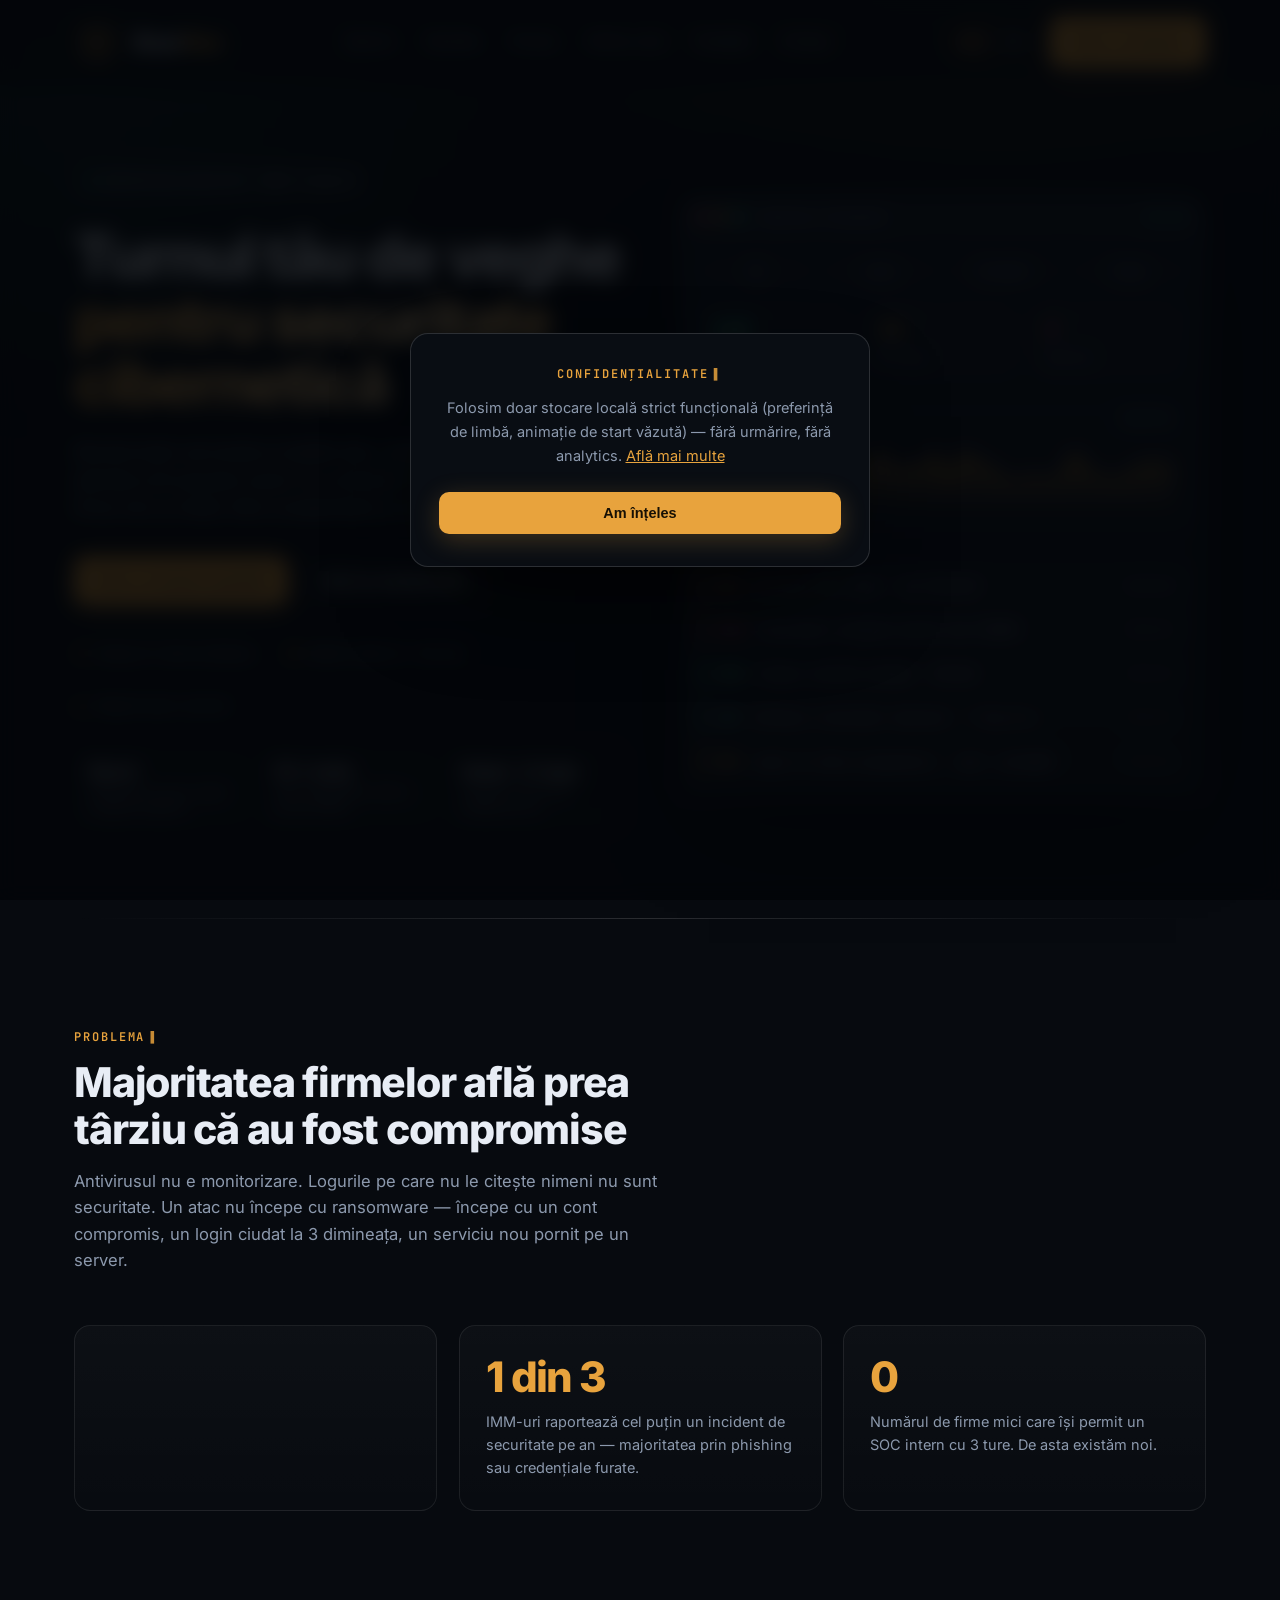
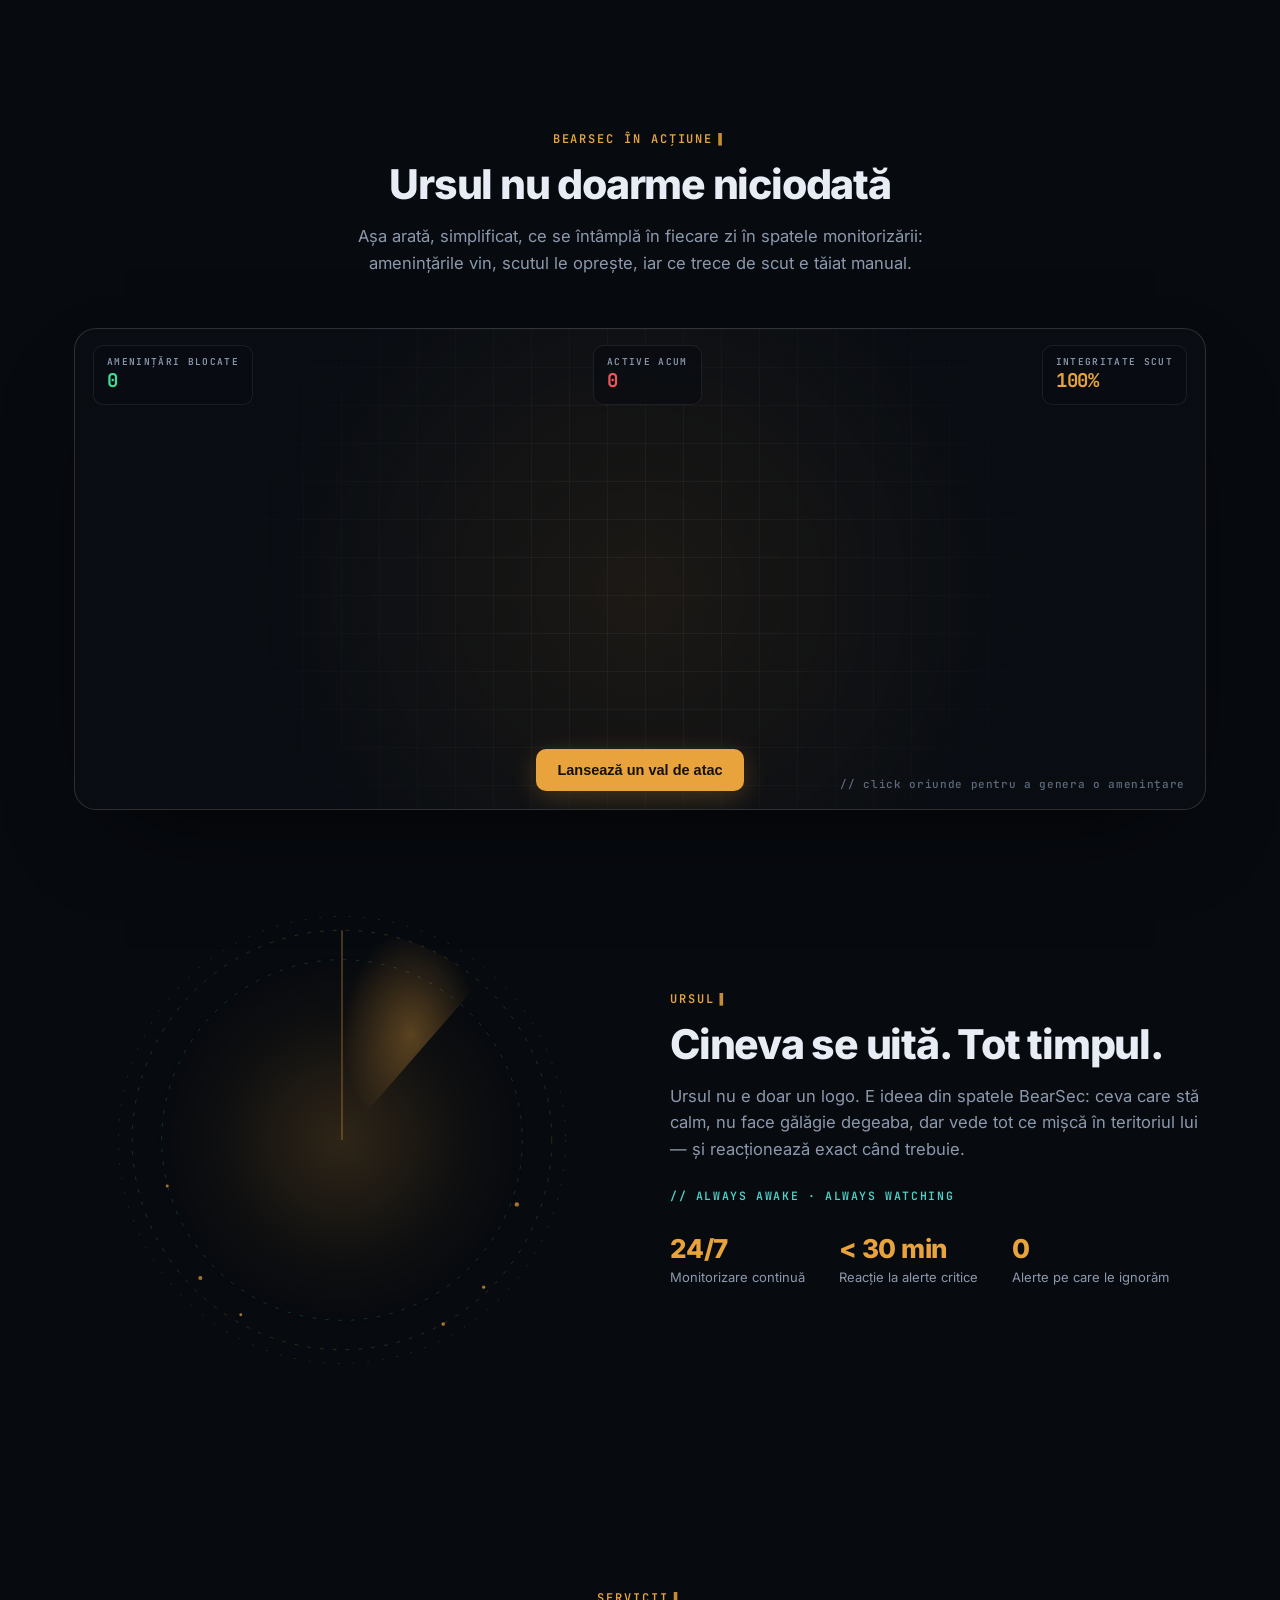
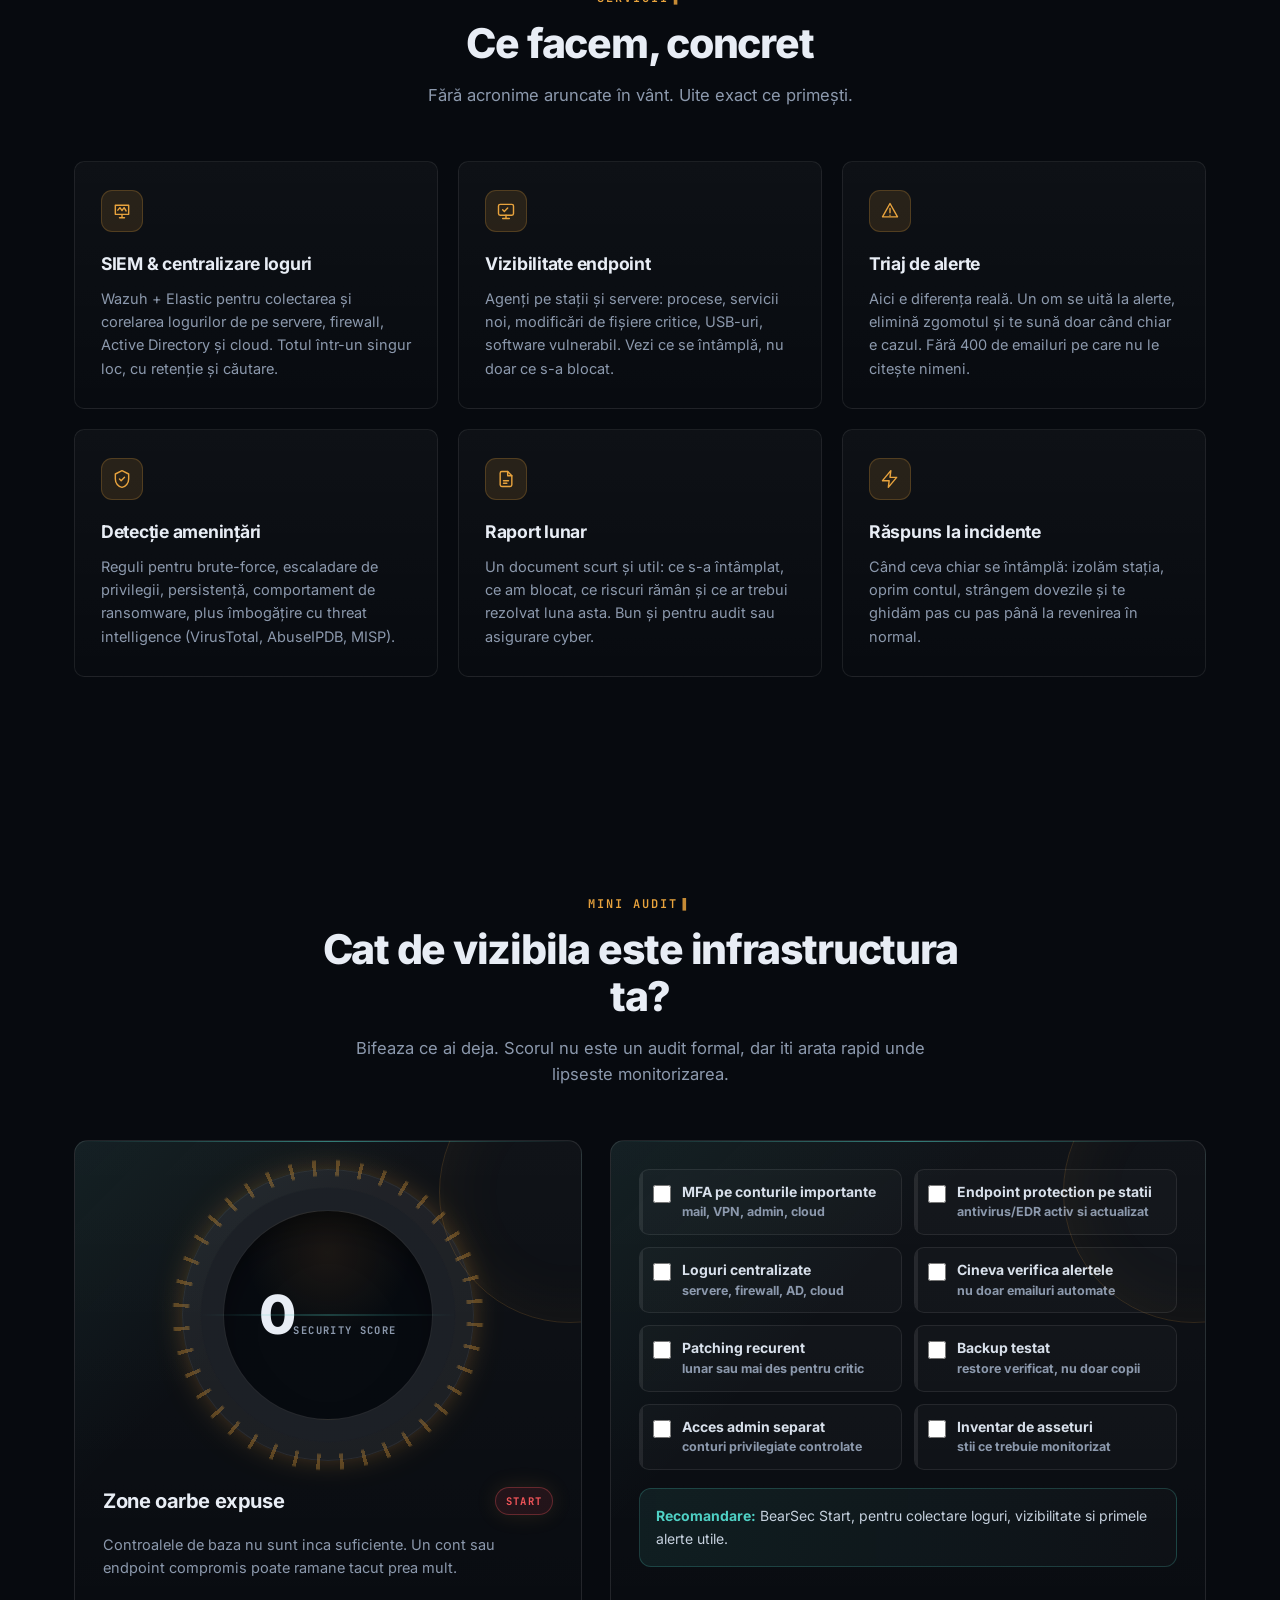
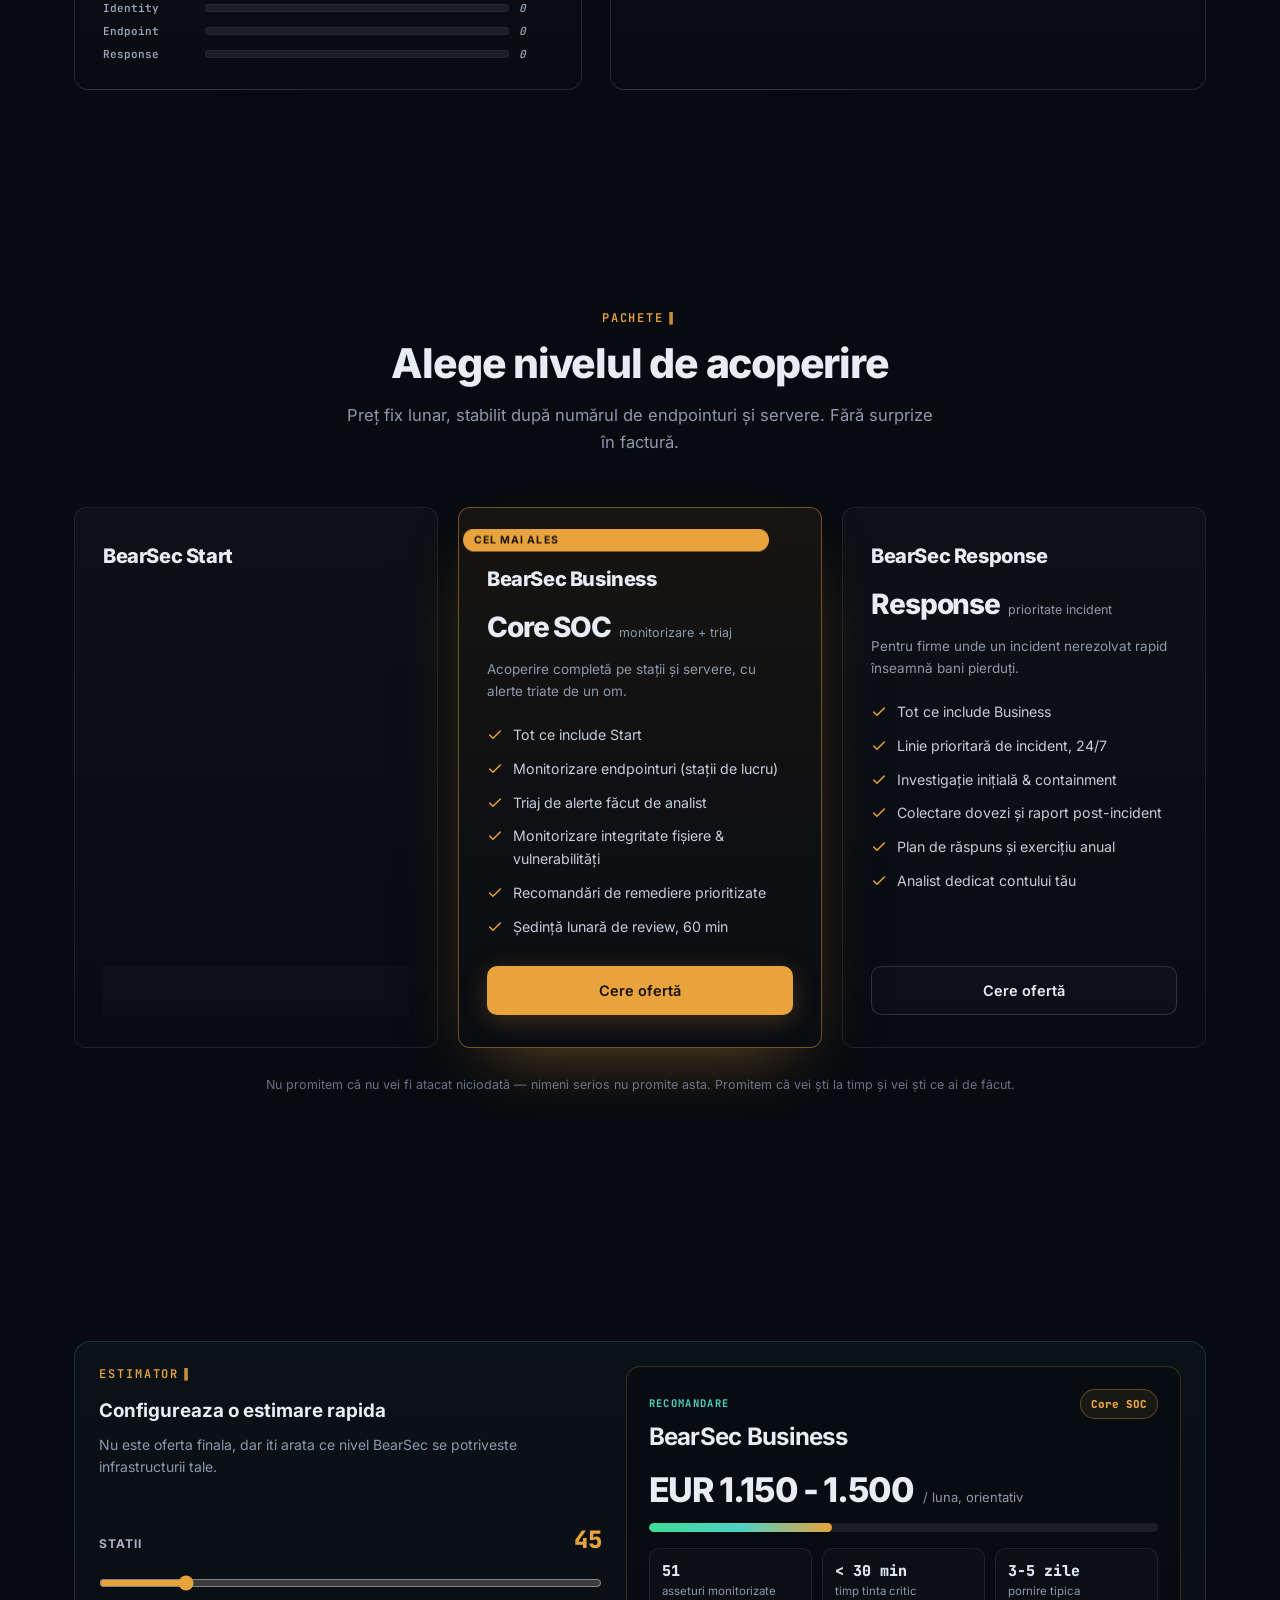
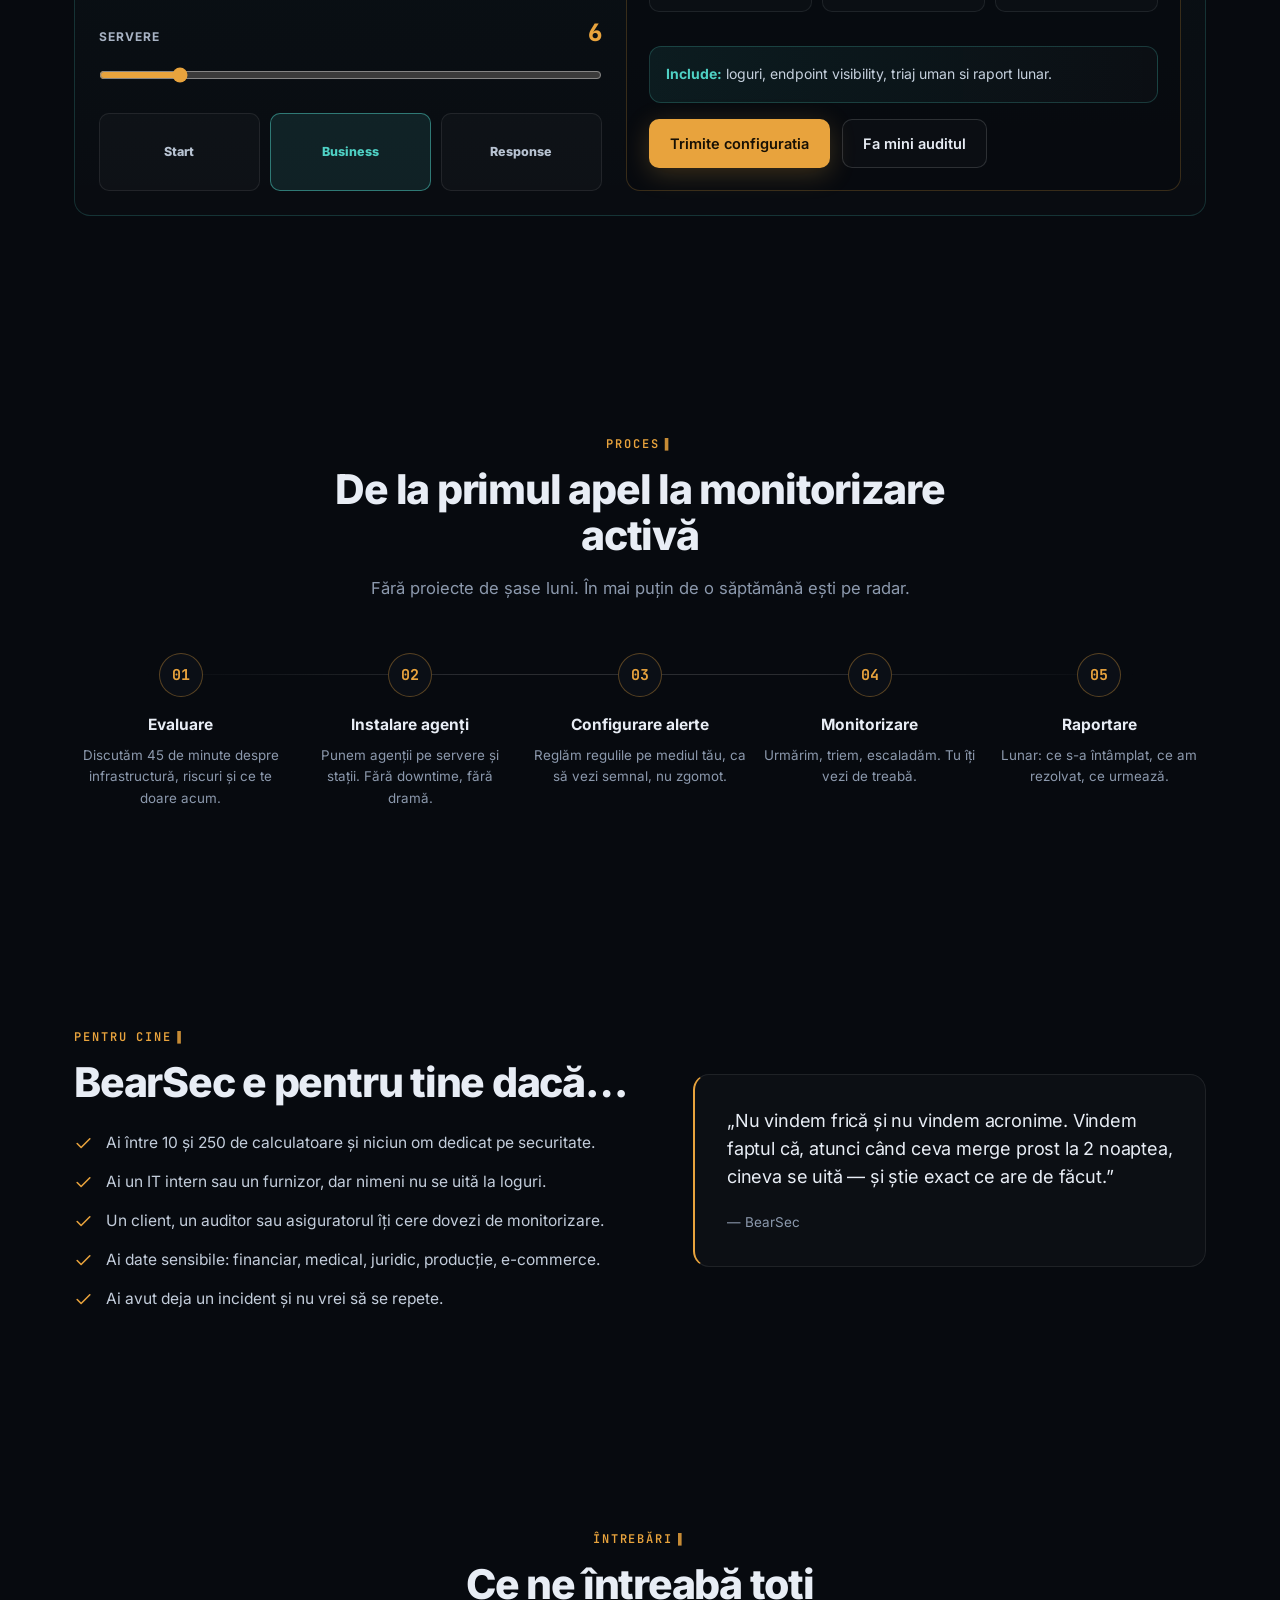
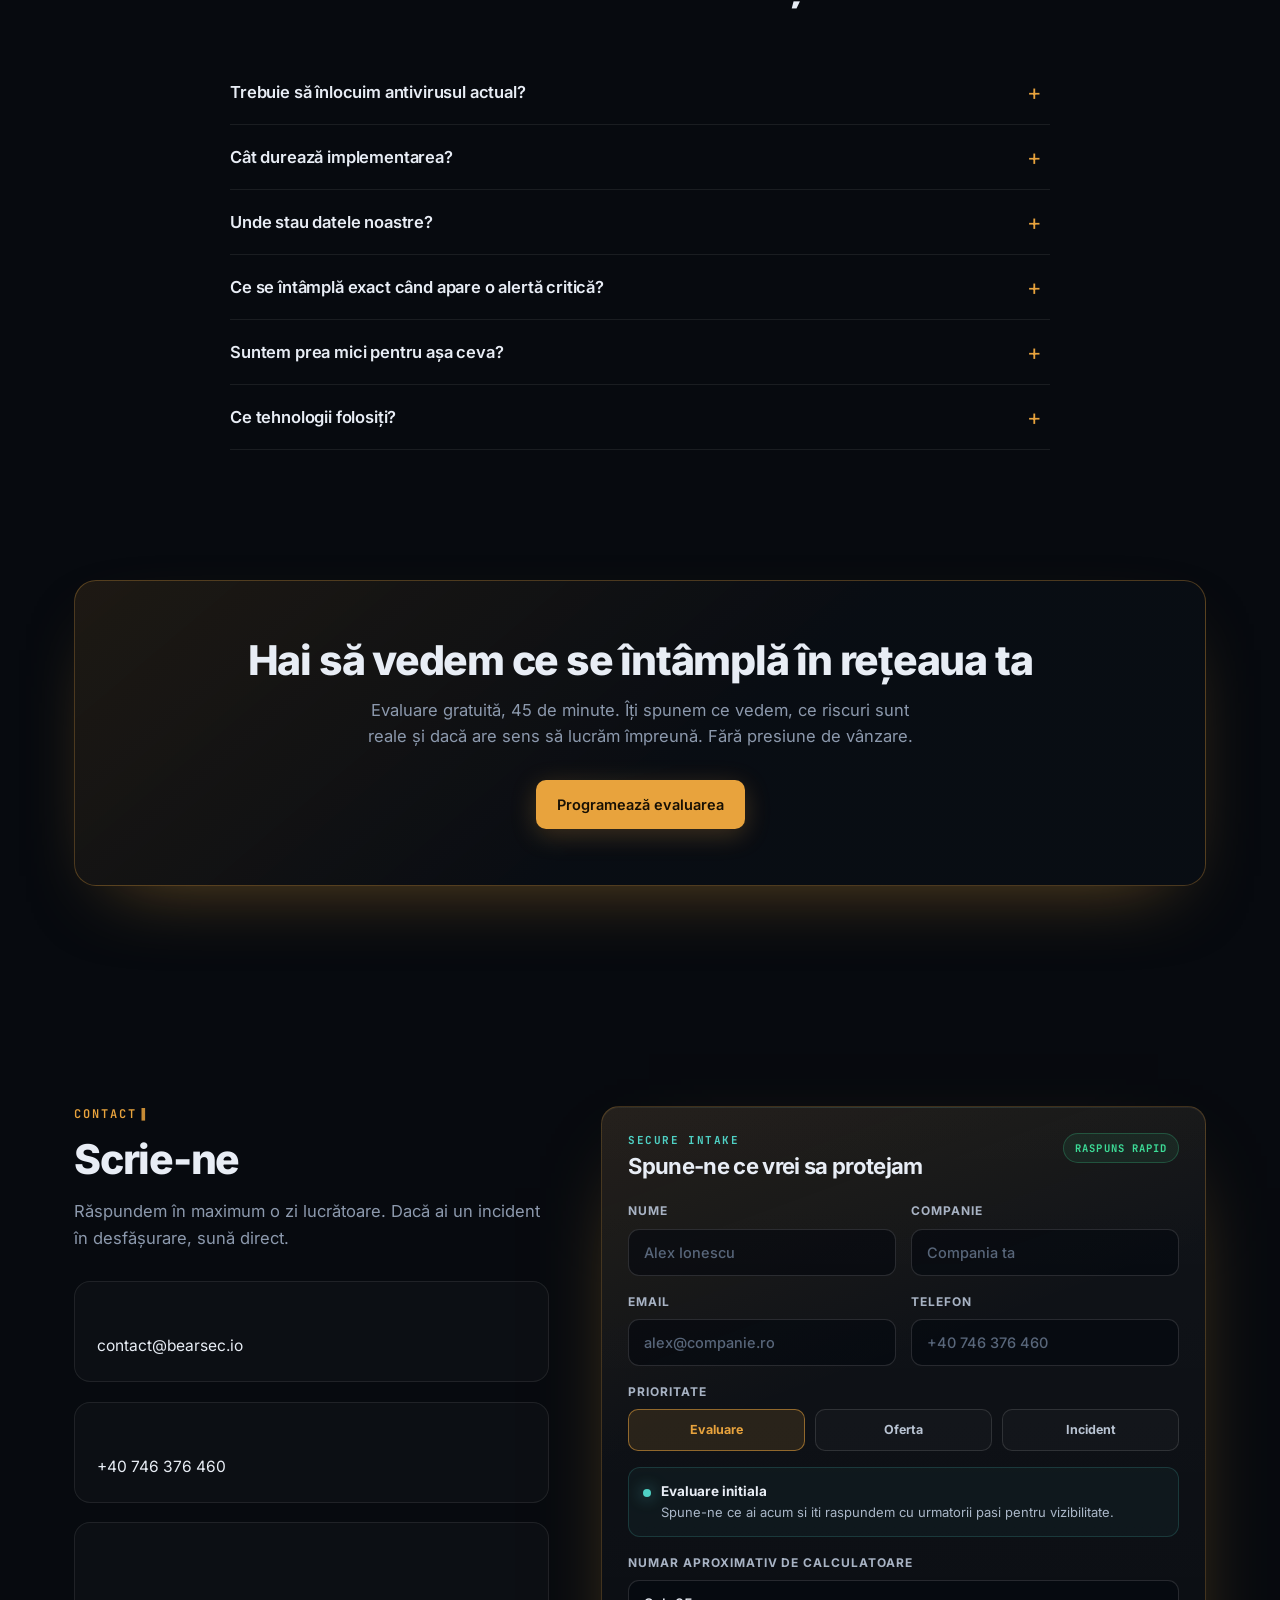
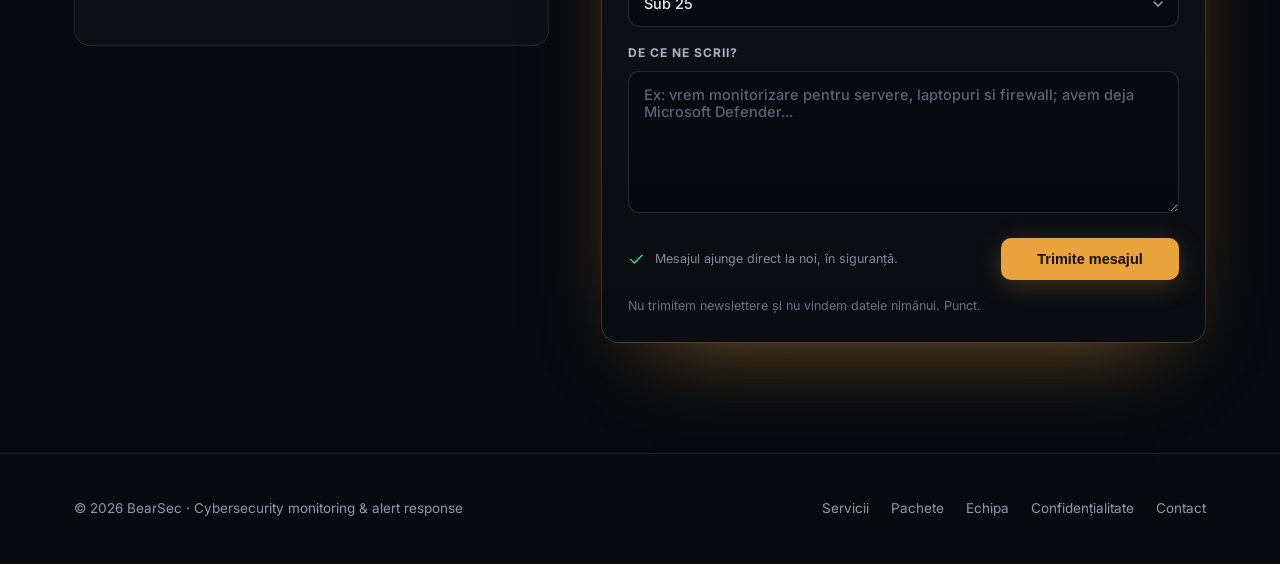
==== commit 8e90b975: "Fix contact info: correct email domain to bearsec.io, add real phone number Co-Authored-By: Claude S" ====
--- a/index.html
+++ b/index.html
@@ -476,8 +476,8 @@
       <h2 data-i18n="ct.h2">Scrie-ne</h2>
       <p class="sec-lead" style="margin-bottom:30px" data-i18n="ct.lead">Răspundem în maximum o zi lucrătoare. Dacă ai un incident în desfășurare, sună direct.</p>
       <div class="cinfo">
-        <div class="cbox"><h4 data-i18n="ct.email">Email</h4><a href="mailto:contact@bearsec.ro">contact@bearsec.ro</a></div>
-        <div class="cbox"><h4 data-i18n="ct.phone">Telefon</h4><a href="tel:+40700000000">+40 700 000 000</a></div>
+        <div class="cbox"><h4 data-i18n="ct.email">Email</h4><a href="mailto:contact@bearsec.io">contact@bearsec.io</a></div>
+        <div class="cbox"><h4 data-i18n="ct.phone">Telefon</h4><a href="tel:+40746376460">+40 746 376 460</a></div>
         <div class="cbox"><h4 data-i18n="ct.hours">Program</h4><p data-i18n="ct.hoursv">Luni–Vineri, 09:00–18:00<br>Linie de incident 24/7 pentru clienții Response</p></div>
       </div>
     </div>
@@ -496,7 +496,7 @@
         </div>
         <div class="row2">
           <div class="field"><label data-i18n="ct.f3">Email</label><input type="email" name="email" placeholder="alex@companie.ro" required /></div>
-          <div class="field"><label data-i18n="ct.f4">Telefon</label><input name="telefon" placeholder="+40 700 000 000" /></div>
+          <div class="field"><label data-i18n="ct.f4">Telefon</label><input name="telefon" placeholder="+40 746 376 460" /></div>
         </div>
         <div class="field"><label data-i18n="ct.f7">Prioritate</label>
           <div class="quick-row">
